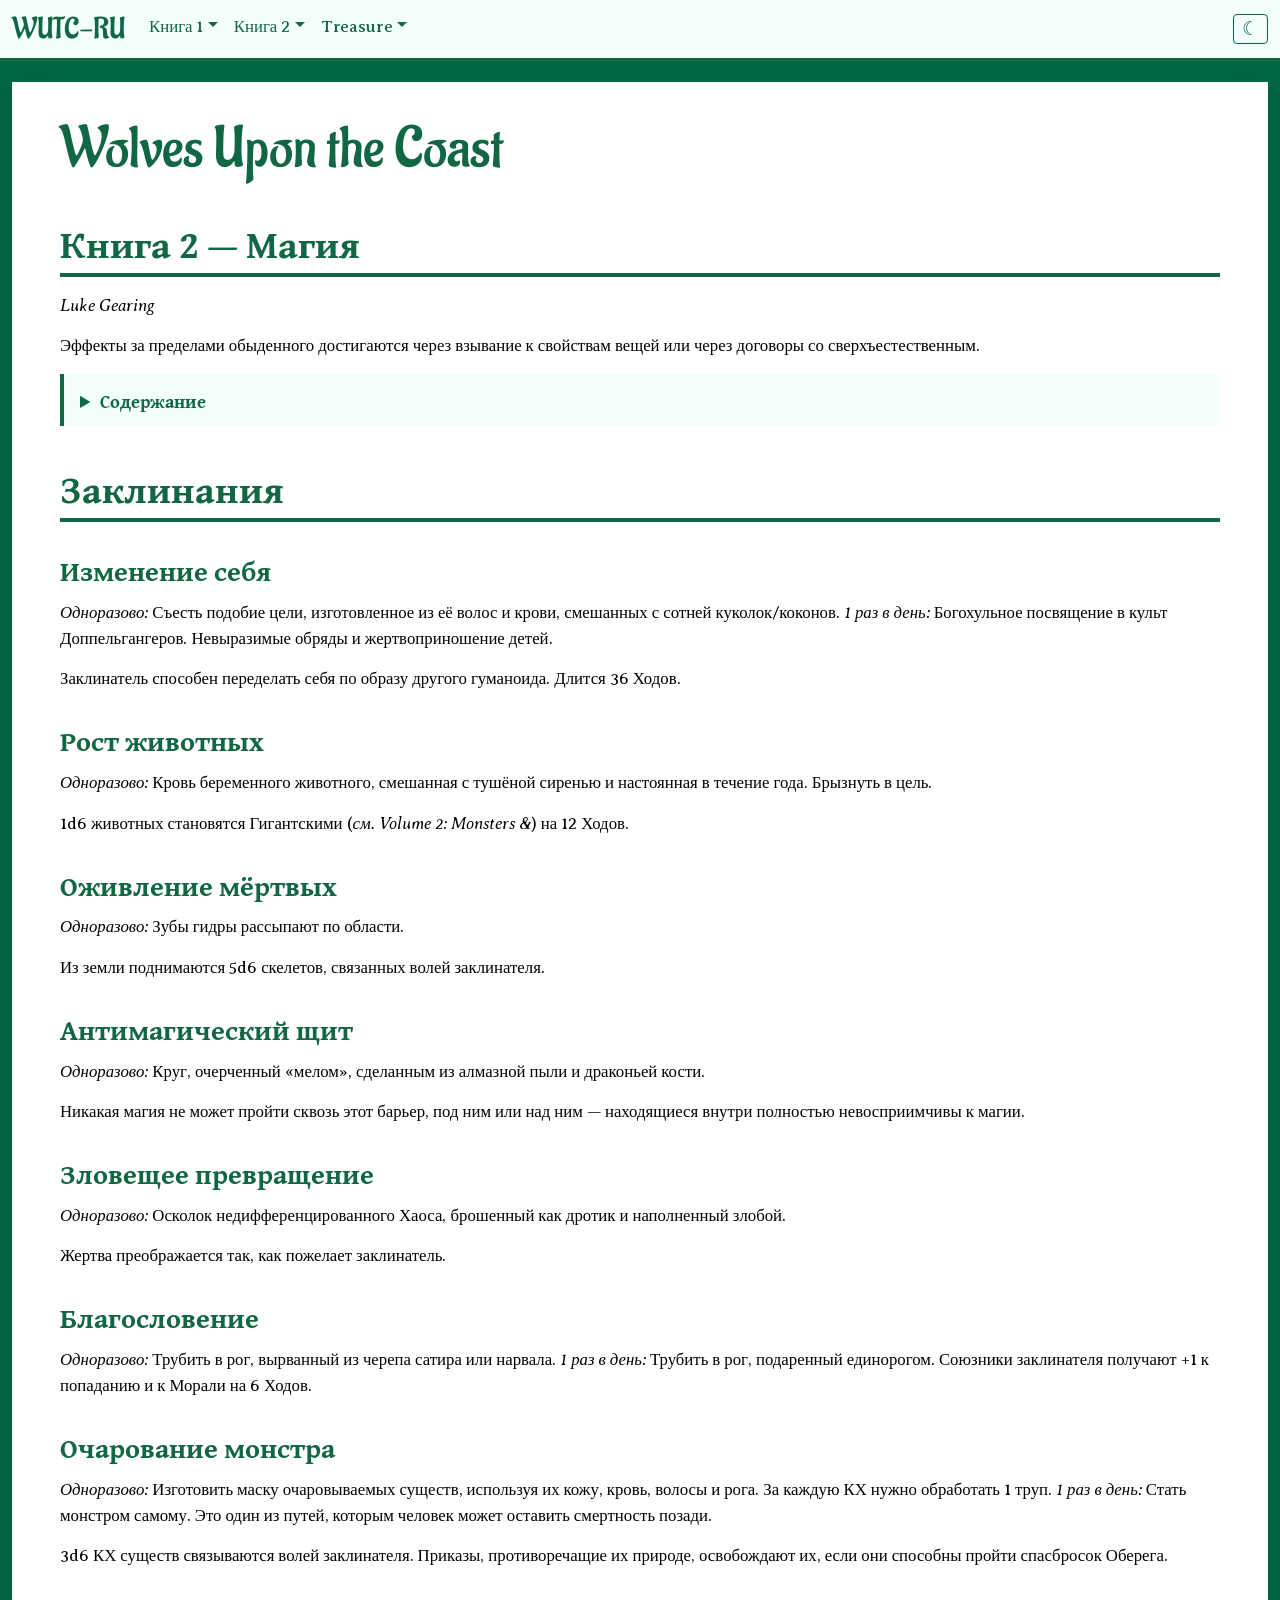
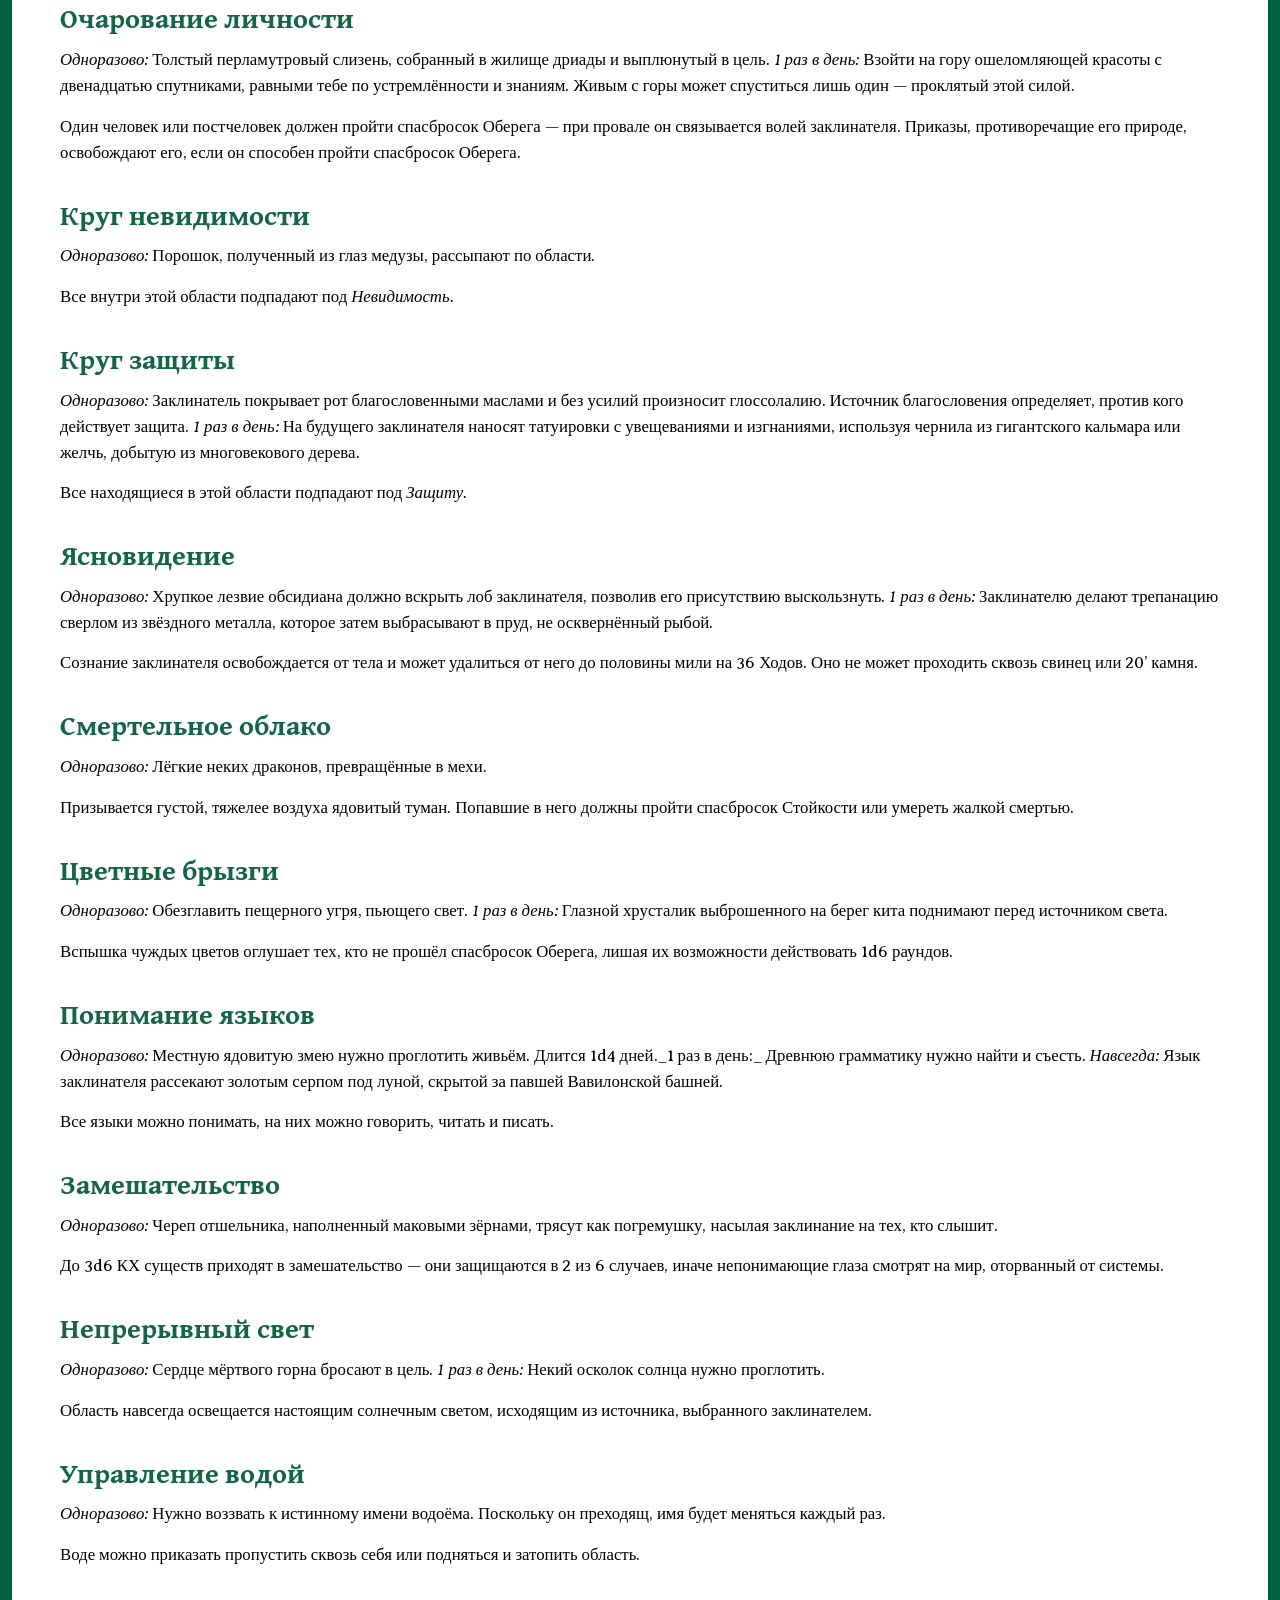
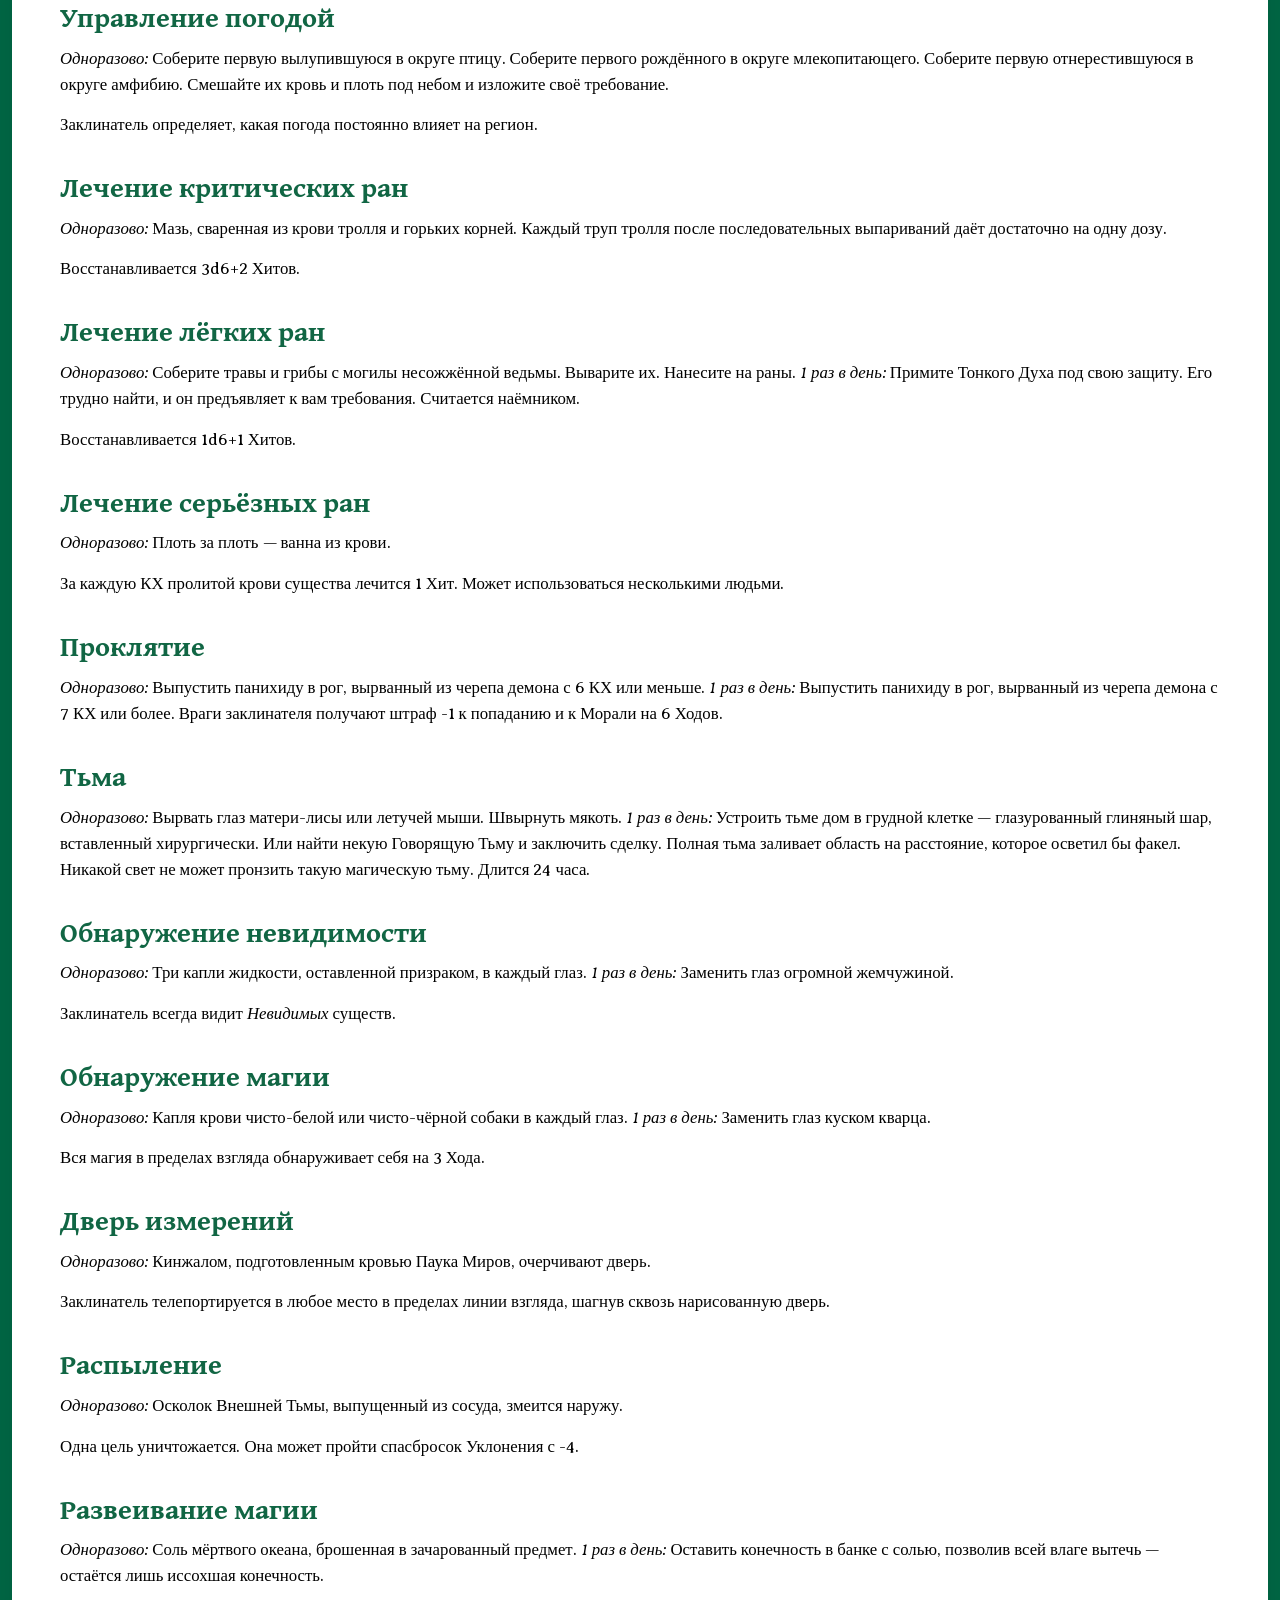
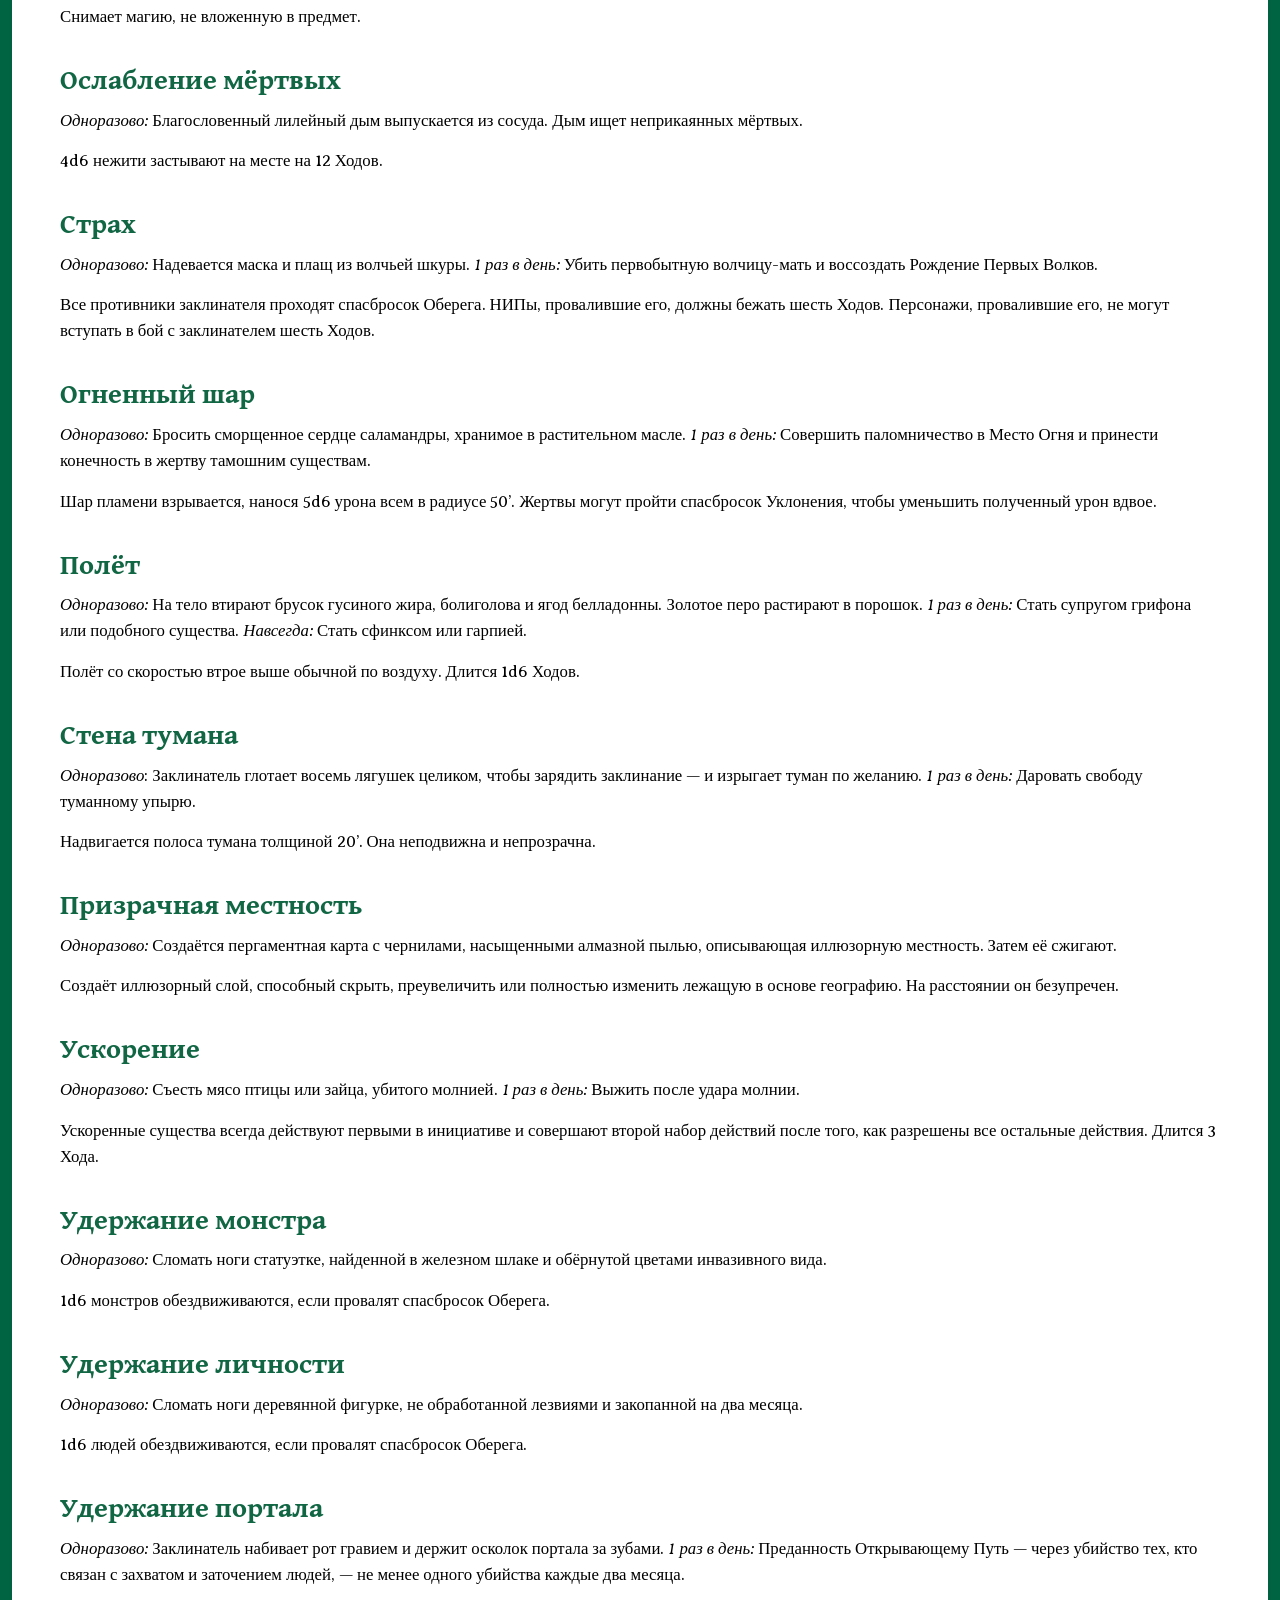
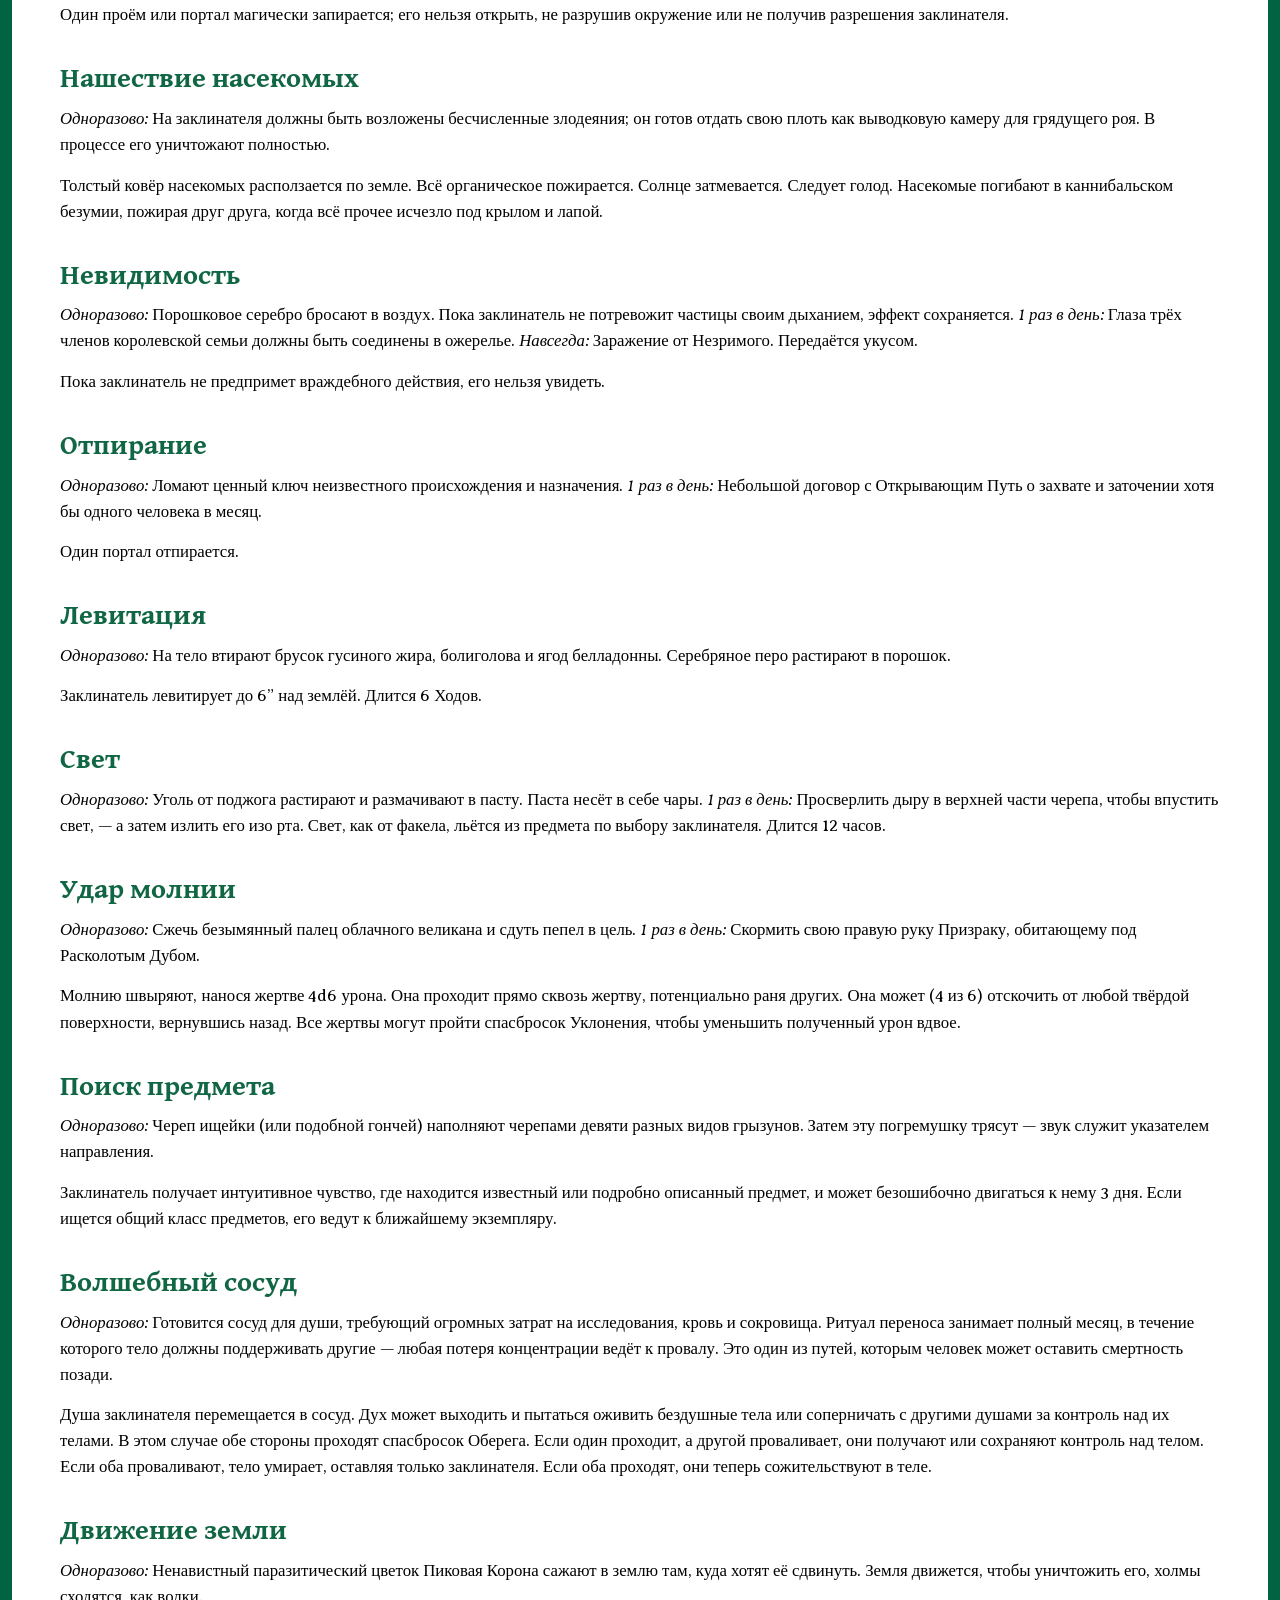
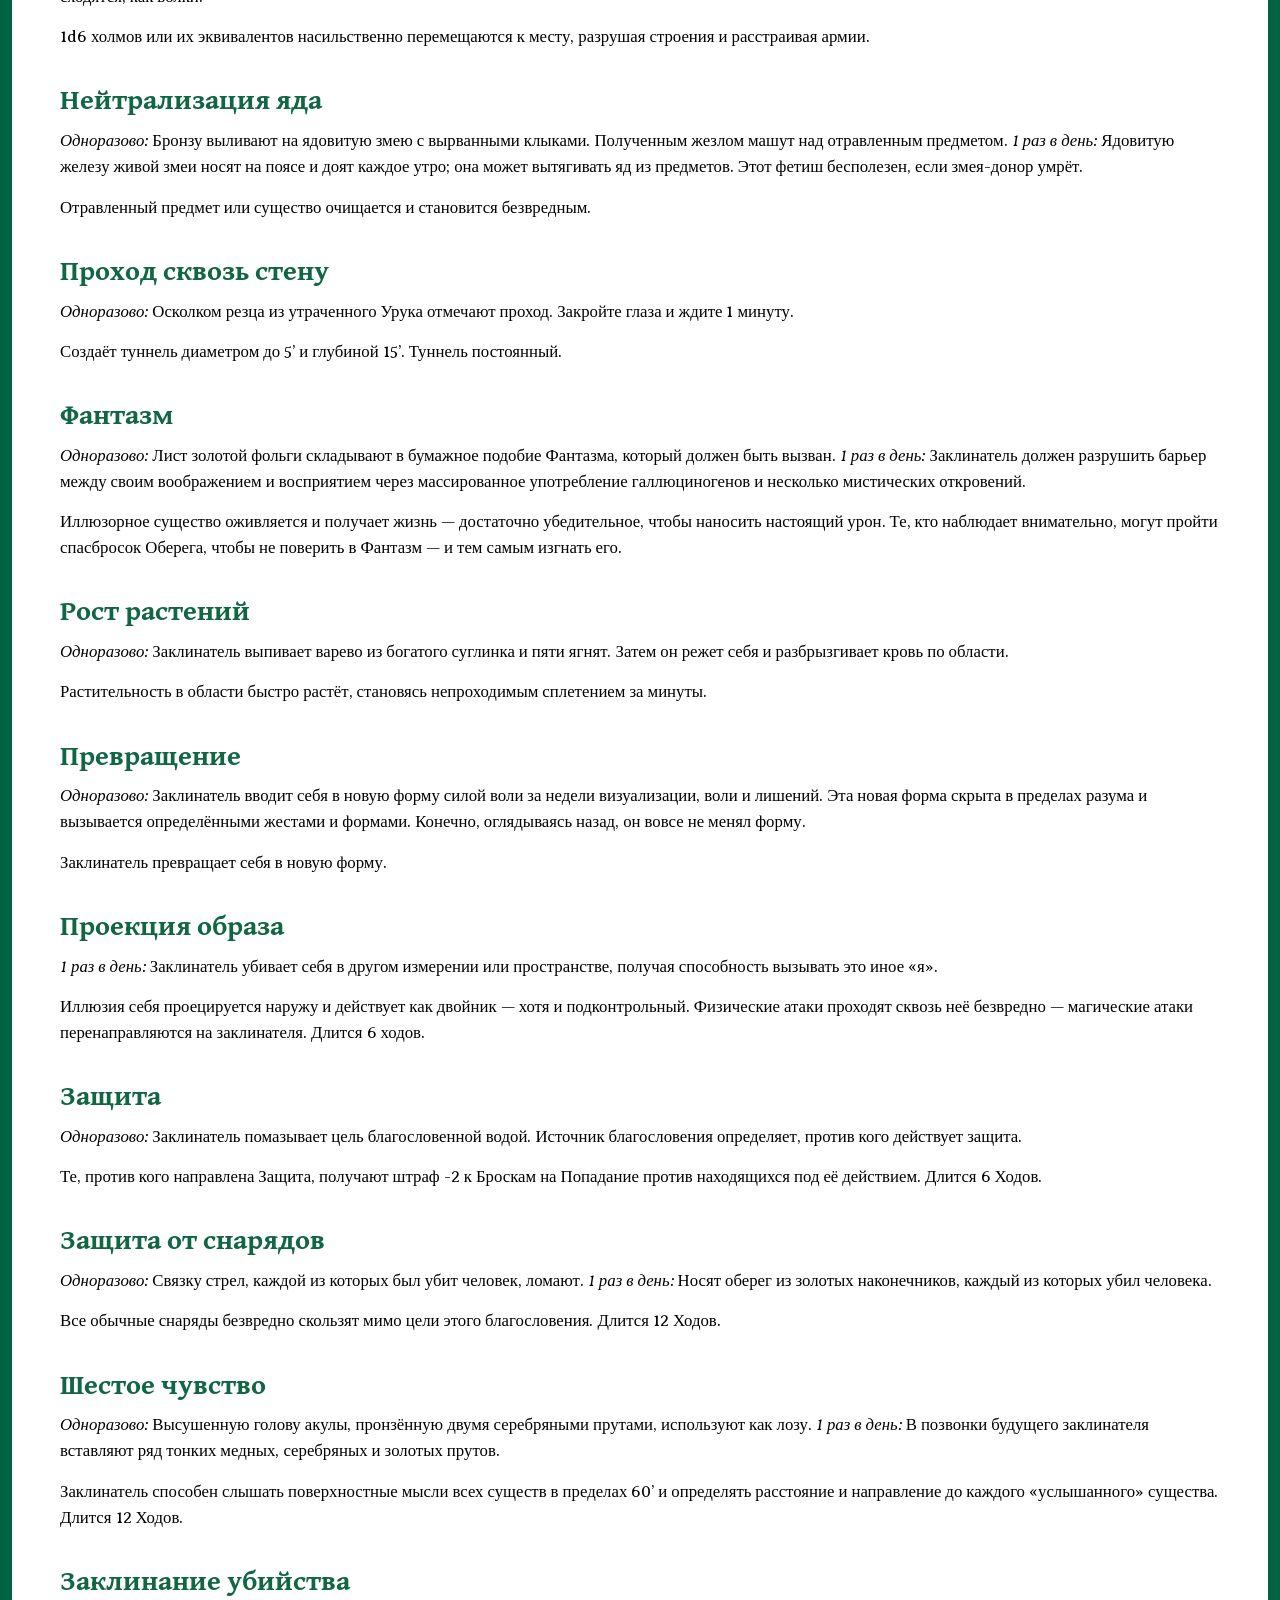
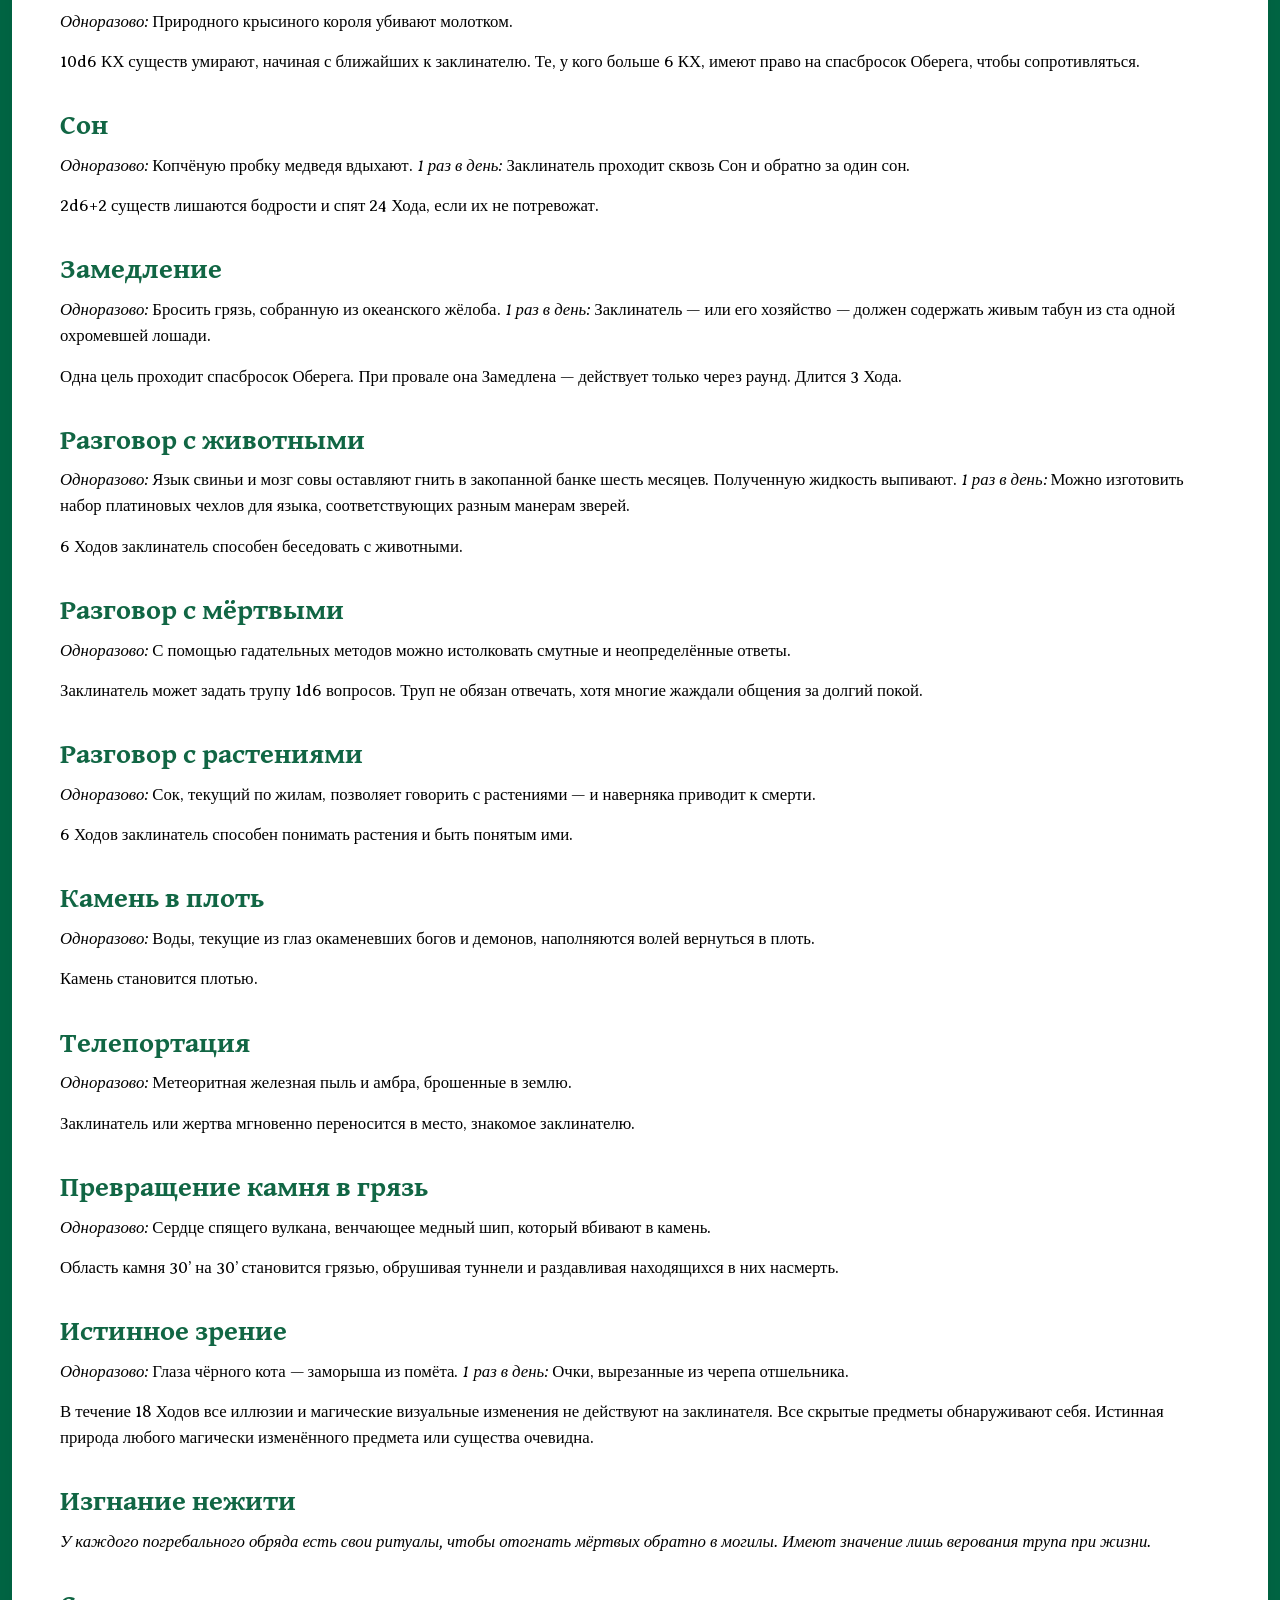
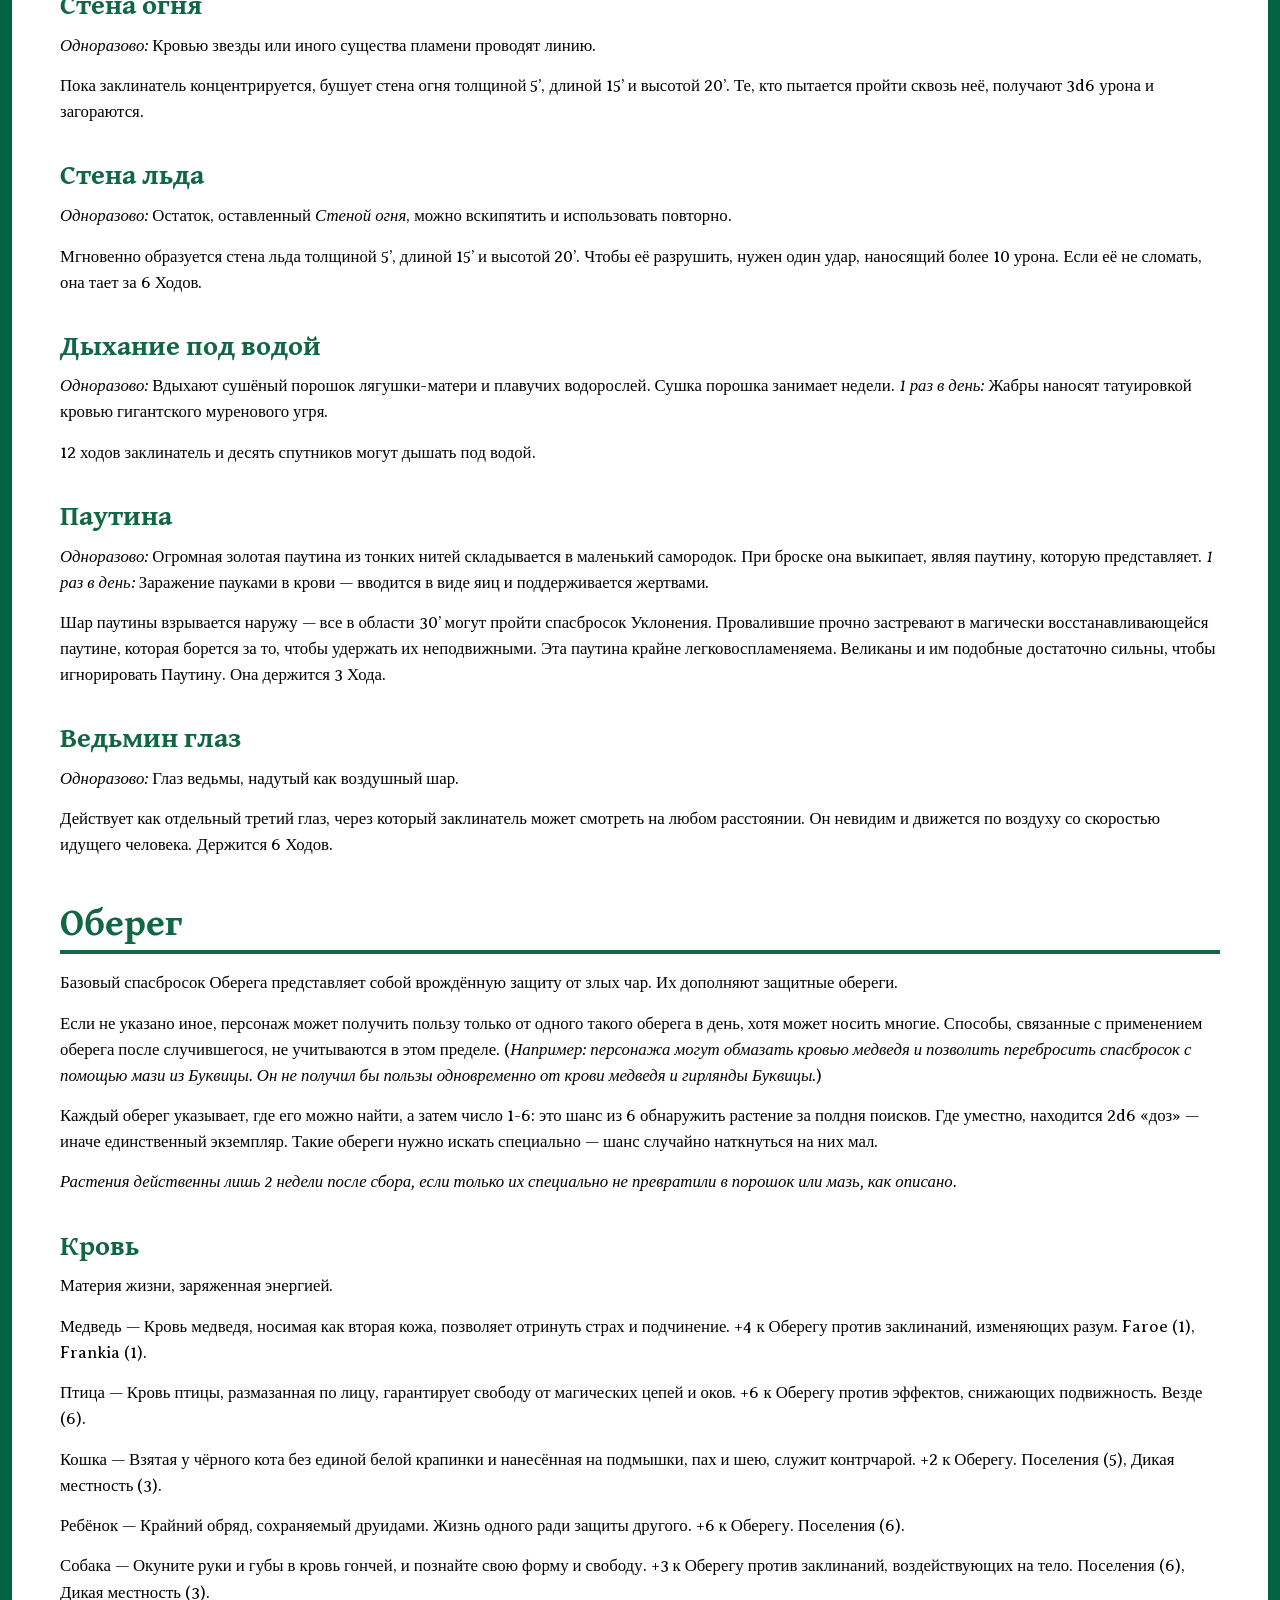
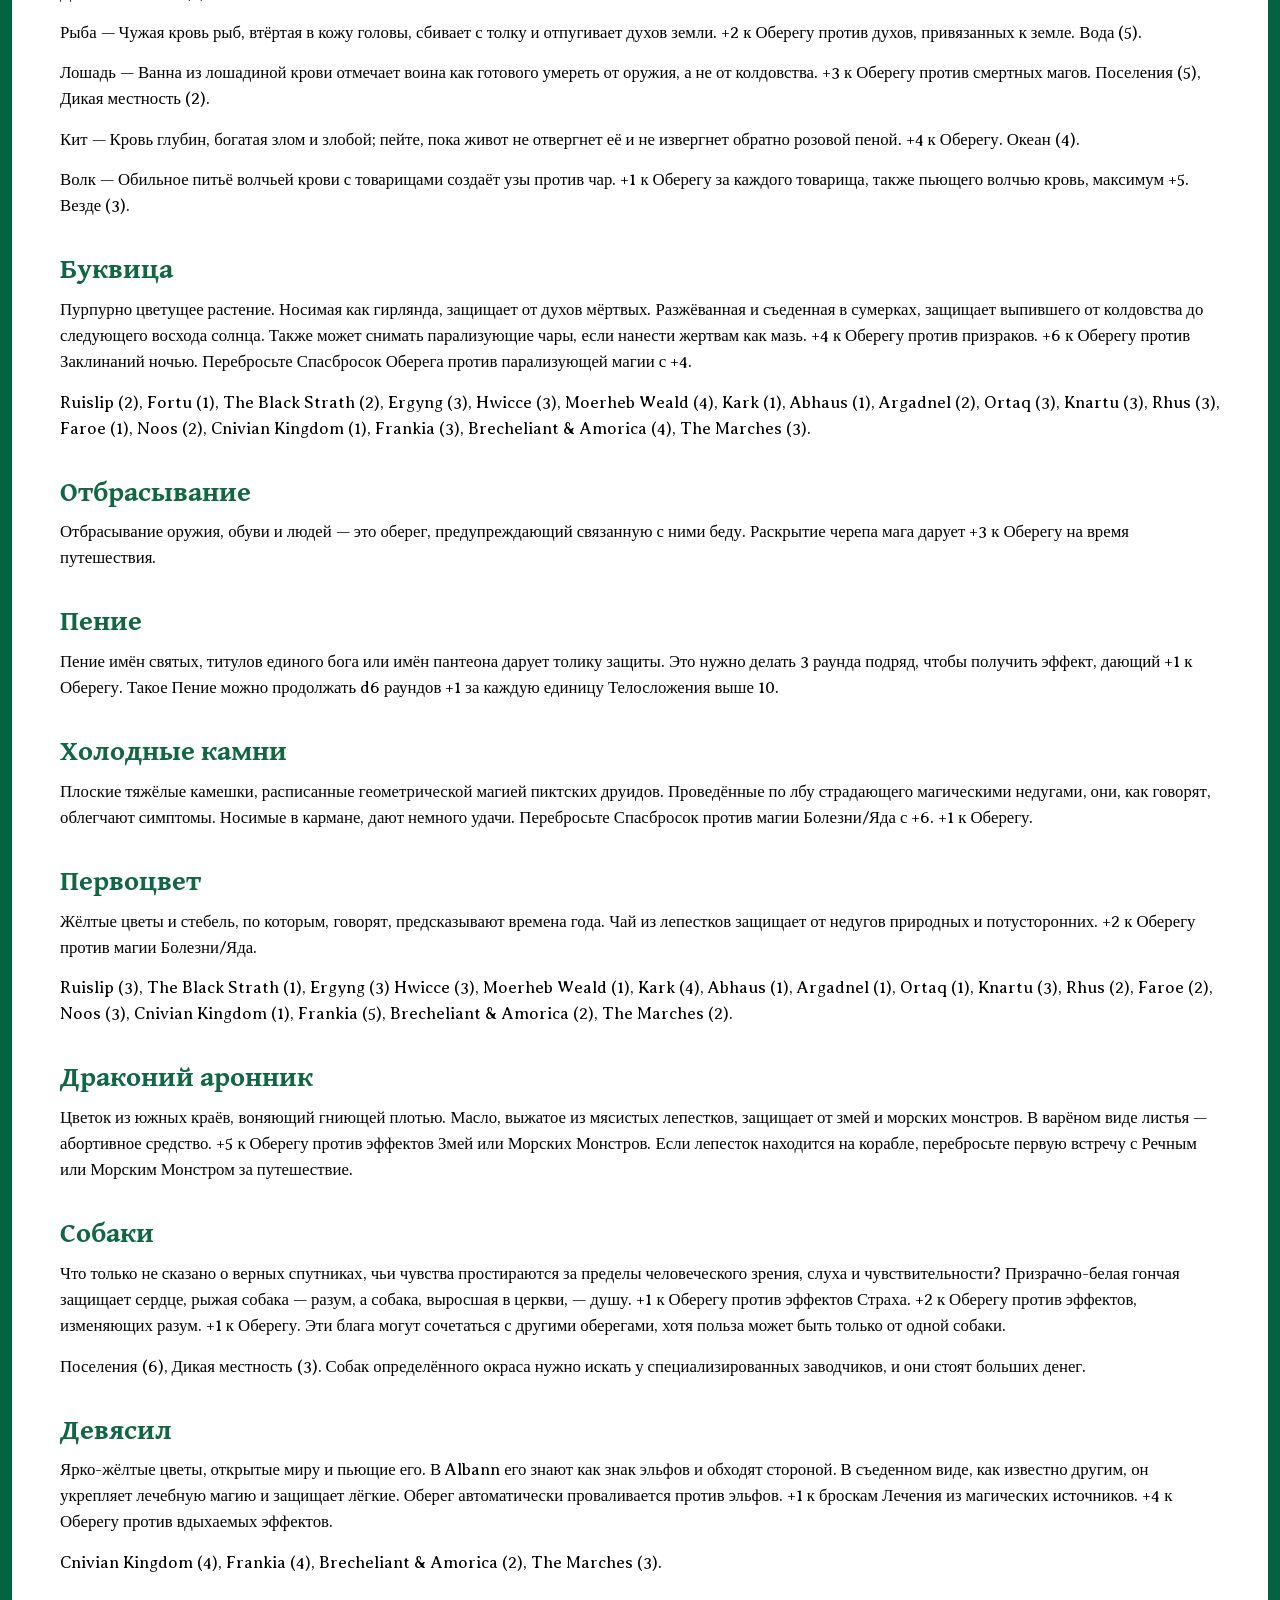
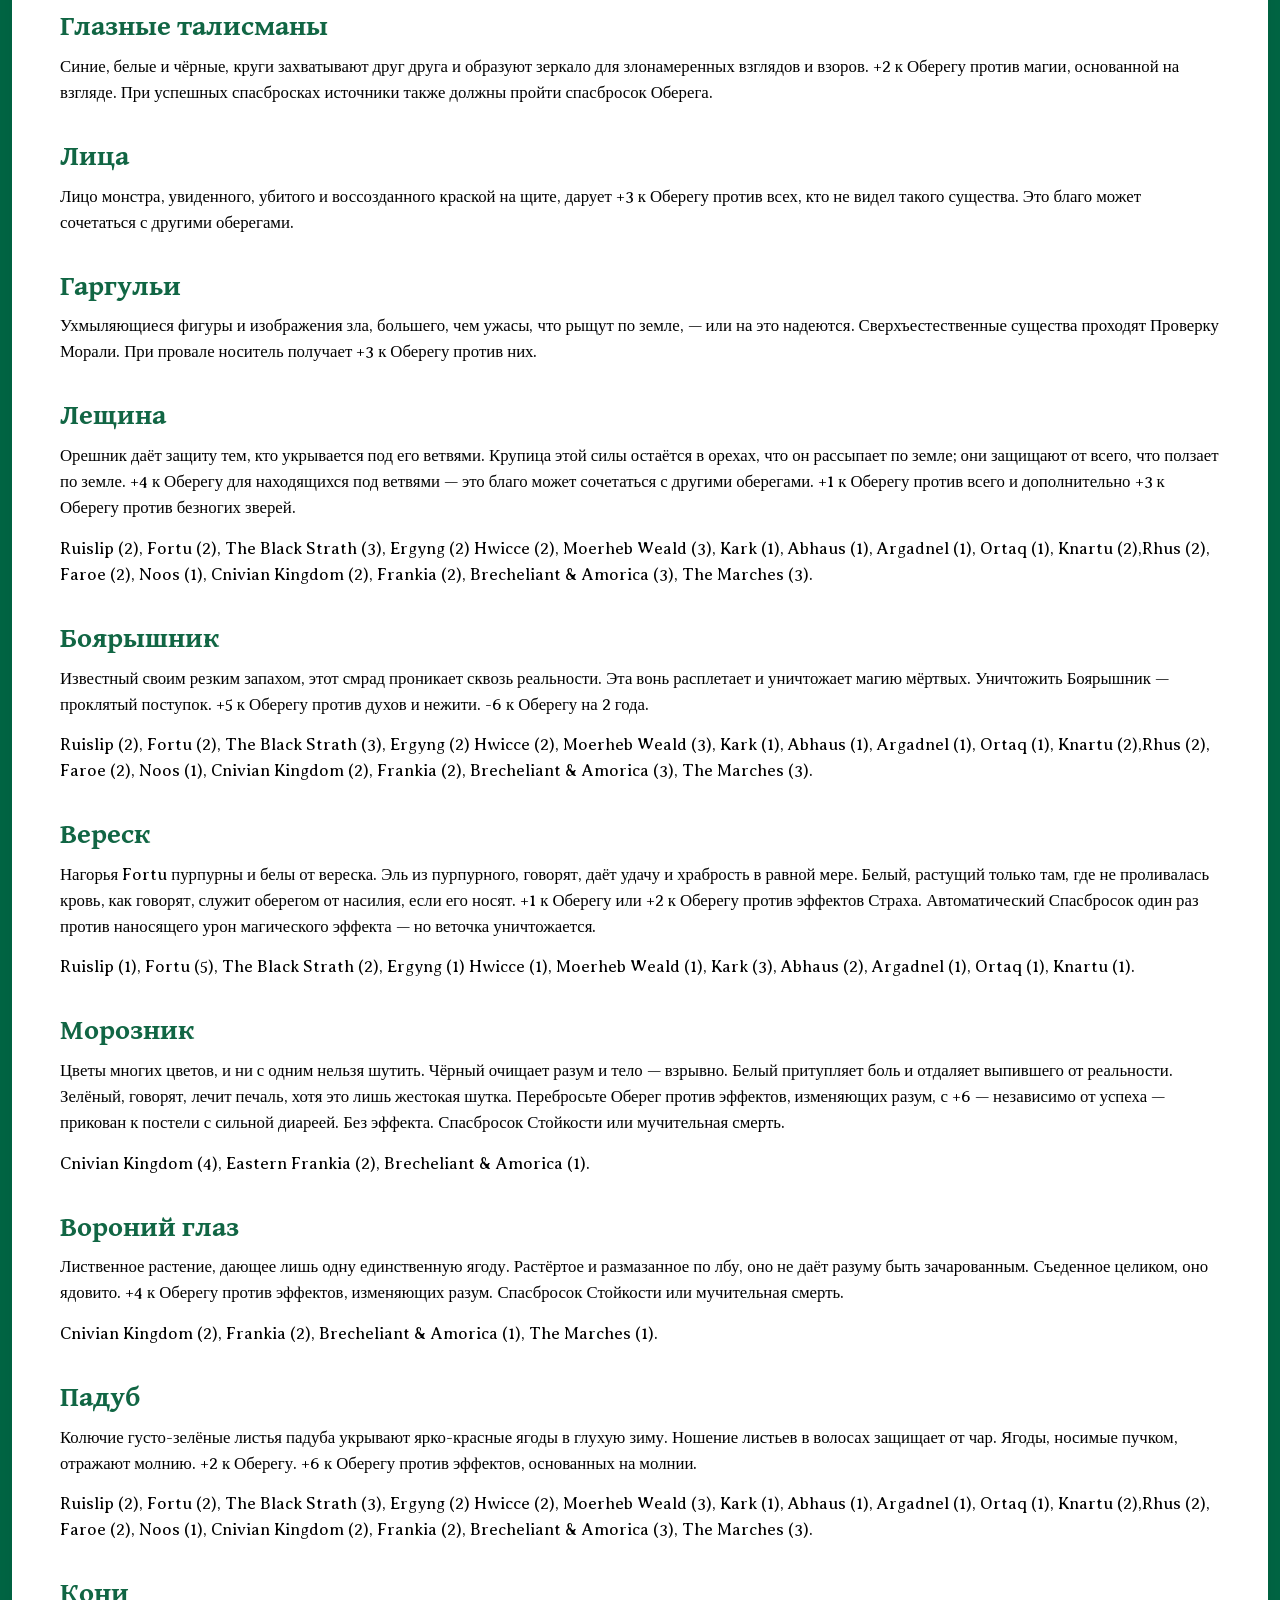
==== magic.html @ f544f0d9 "Сайт WutC-RU: три книги, Bootstrap-тема, сборка из Markdown" ====
<!DOCTYPE html>
<html lang="ru" data-bs-theme="light">
<head>
    <meta charset="utf-8">
    <meta name="viewport" content="width=device-width, initial-scale=1">
    <meta name="description" content="Wolves Upon the Coast — перевод на русский: Книга 2">
    <title>Книга 2 — Магия — Wolves Upon the Coast</title>
    <link rel="preconnect" href="https://fonts.googleapis.com">
    <link rel="preconnect" href="https://fonts.gstatic.com" crossorigin>
    <link href="https://fonts.googleapis.com/css2?family=Aladin&family=Averia+Serif+Libre:ital,wght@0,300;0,400;0,700;1,300;1,400&family=Gentium+Book+Plus:ital,wght@0,400;0,700;1,400&display=swap" rel="stylesheet">
    <link href="https://cdn.jsdelivr.net/npm/bootstrap@5.3.3/dist/css/bootstrap.min.css" rel="stylesheet">
    <link href="assets/style.css" rel="stylesheet">
</head>
<body>
<a class="visually-hidden-focusable" href="#main">К содержанию</a>
<nav class="navbar navbar-expand-lg sticky-top wutc-navbar">
    <div class="container-xxl">
        <a class="navbar-brand" href="index.html">WUTC-RU</a>
        <button class="navbar-toggler" type="button" data-bs-toggle="collapse" data-bs-target="#wutcNav"
                aria-controls="wutcNav" aria-expanded="false" aria-label="Переключить навигацию">
            <span class="navbar-toggler-icon"></span>
        </button>
        <div class="collapse navbar-collapse" id="wutcNav">
            <ul class="navbar-nav me-auto">
                <li class="nav-item dropdown"><a class="nav-link dropdown-toggle" href="index.html" role="button" data-bs-toggle="dropdown" aria-expanded="false">Книга 1</a><ul class="dropdown-menu"><li><a class="dropdown-item" href="index.html#книга-1--правила">Книга 1 — Правила</a></li><li><a class="dropdown-item" href="index.html#персонажи">Персонажи</a></li><li><a class="dropdown-item" href="index.html#снаряжение">Снаряжение</a></li><li><a class="dropdown-item" href="index.html#инструменты-разрешения">Инструменты разрешения</a></li><li><a class="dropdown-item" href="index.html#путешествие">Путешествие</a></li><li><a class="dropdown-item" href="index.html#против-моря">Против моря</a></li><li><a class="dropdown-item" href="index.html#на-земле">На земле</a></li><li><a class="dropdown-item" href="index.html#под-землёй">Под землёй</a></li><li><a class="dropdown-item" href="index.html#послесловие">Послесловие</a></li></ul></li>
                <li class="nav-item dropdown"><a class="nav-link dropdown-toggle" href="magic.html" role="button" data-bs-toggle="dropdown" aria-expanded="false">Книга 2</a><ul class="dropdown-menu"><li><a class="dropdown-item" href="magic.html#книга-2--магия">Книга 2 — Магия</a></li><li><a class="dropdown-item" href="magic.html#заклинания">Заклинания</a></li><li><a class="dropdown-item" href="magic.html#оберег">Оберег</a></li><li><a class="dropdown-item" href="magic.html#приложение-1-изгнание-нежити">Приложение 1: Изгнание нежити</a></li></ul></li>
                <li class="nav-item dropdown"><a class="nav-link dropdown-toggle" href="treasure.html" role="button" data-bs-toggle="dropdown" aria-expanded="false">Treasure</a><ul class="dropdown-menu"><li><a class="dropdown-item" href="treasure.html#таблицы-сокровищ">Таблицы сокровищ</a></li><li><a class="dropdown-item" href="treasure.html#монеты">Монеты</a></li><li><a class="dropdown-item" href="treasure.html#товары-1d100">Товары (1d100)</a></li><li><a class="dropdown-item" href="treasure.html#артефакты-d20">Артефакты (d20)</a></li><li><a class="dropdown-item" href="treasure.html#карты">Карты</a></li><li><a class="dropdown-item" href="treasure.html#магические-предметы-d100">Магические предметы (d100)</a></li></ul></li>
            </ul>
            <button id="themeToggle" class="btn btn-sm wutc-theme-toggle ms-lg-2 mt-2 mt-lg-0"
                    type="button" aria-label="Переключить тему">
                <span class="theme-icon theme-icon-light" aria-hidden="true">&#9788;</span>
                <span class="theme-icon theme-icon-dark" aria-hidden="true">&#9790;</span>
            </button>
        </div>
    </div>
</nav>
<div class="container-xxl wutc-shell">
    <main id="main" class="wutc-content">
<h1 id="wolves-upon-the-coast"><a aria-hidden="true" class="header-anchor" href="#wolves-upon-the-coast" tabindex="-1" title="Ссылка на раздел">#</a>Wolves Upon the Coast</h1>
<h2 id="книга-2--магия"><a aria-hidden="true" class="header-anchor" href="#книга-2--магия" tabindex="-1" title="Ссылка на раздел">#</a>Книга 2 — Магия</h2>
<p><em>Luke Gearing</em></p>
<p>Эффекты за пределами обыденного достигаются через взывание к свойствам вещей или через договоры со сверхъестественным.</p>
<details class="wutc-toc"><summary class="wutc-toc-title">Содержание</summary><ul><li class="toc-h2"><a href="#книга-2--магия">Книга 2 — Магия</a></li><li class="toc-h2"><a href="#заклинания">Заклинания</a></li><li class="toc-h3"><a href="#изменение-себя">Изменение себя</a></li><li class="toc-h3"><a href="#рост-животных">Рост животных</a></li><li class="toc-h3"><a href="#оживление-мёртвых">Оживление мёртвых</a></li><li class="toc-h3"><a href="#антимагический-щит">Антимагический щит</a></li><li class="toc-h3"><a href="#зловещее-превращение">Зловещее превращение</a></li><li class="toc-h3"><a href="#благословение">Благословение</a></li><li class="toc-h3"><a href="#очарование-монстра">Очарование монстра</a></li><li class="toc-h3"><a href="#очарование-личности">Очарование личности</a></li><li class="toc-h3"><a href="#круг-невидимости">Круг невидимости</a></li><li class="toc-h3"><a href="#круг-защиты">Круг защиты</a></li><li class="toc-h3"><a href="#ясновидение">Ясновидение</a></li><li class="toc-h3"><a href="#смертельное-облако">Смертельное облако</a></li><li class="toc-h3"><a href="#цветные-брызги">Цветные брызги</a></li><li class="toc-h3"><a href="#понимание-языков">Понимание языков</a></li><li class="toc-h3"><a href="#замешательство">Замешательство</a></li><li class="toc-h3"><a href="#непрерывный-свет">Непрерывный свет</a></li><li class="toc-h3"><a href="#управление-водой">Управление водой</a></li><li class="toc-h3"><a href="#управление-погодой">Управление погодой</a></li><li class="toc-h3"><a href="#лечение-критических-ран">Лечение критических ран</a></li><li class="toc-h3"><a href="#лечение-лёгких-ран">Лечение лёгких ран</a></li><li class="toc-h3"><a href="#лечение-серьёзных-ран">Лечение серьёзных ран</a></li><li class="toc-h3"><a href="#проклятие">Проклятие</a></li><li class="toc-h3"><a href="#тьма">Тьма</a></li><li class="toc-h3"><a href="#обнаружение-невидимости">Обнаружение невидимости</a></li><li class="toc-h3"><a href="#обнаружение-магии">Обнаружение магии</a></li><li class="toc-h3"><a href="#дверь-измерений">Дверь измерений</a></li><li class="toc-h3"><a href="#распыление">Распыление</a></li><li class="toc-h3"><a href="#развеивание-магии">Развеивание магии</a></li><li class="toc-h3"><a href="#ослабление-мёртвых">Ослабление мёртвых</a></li><li class="toc-h3"><a href="#страх">Страх</a></li><li class="toc-h3"><a href="#огненный-шар">Огненный шар</a></li><li class="toc-h3"><a href="#полёт">Полёт</a></li><li class="toc-h3"><a href="#стена-тумана">Стена тумана</a></li><li class="toc-h3"><a href="#призрачная-местность">Призрачная местность</a></li><li class="toc-h3"><a href="#ускорение">Ускорение</a></li><li class="toc-h3"><a href="#удержание-монстра">Удержание монстра</a></li><li class="toc-h3"><a href="#удержание-личности">Удержание личности</a></li><li class="toc-h3"><a href="#удержание-портала">Удержание портала</a></li><li class="toc-h3"><a href="#нашествие-насекомых">Нашествие насекомых</a></li><li class="toc-h3"><a href="#невидимость">Невидимость</a></li><li class="toc-h3"><a href="#отпирание">Отпирание</a></li><li class="toc-h3"><a href="#левитация">Левитация</a></li><li class="toc-h3"><a href="#свет">Свет</a></li><li class="toc-h3"><a href="#удар-молнии">Удар молнии</a></li><li class="toc-h3"><a href="#поиск-предмета">Поиск предмета</a></li><li class="toc-h3"><a href="#волшебный-сосуд">Волшебный сосуд</a></li><li class="toc-h3"><a href="#движение-земли">Движение земли</a></li><li class="toc-h3"><a href="#нейтрализация-яда">Нейтрализация яда</a></li><li class="toc-h3"><a href="#проход-сквозь-стену">Проход сквозь стену</a></li><li class="toc-h3"><a href="#фантазм">Фантазм</a></li><li class="toc-h3"><a href="#рост-растений">Рост растений</a></li><li class="toc-h3"><a href="#превращение">Превращение</a></li><li class="toc-h3"><a href="#проекция-образа">Проекция образа</a></li><li class="toc-h3"><a href="#защита">Защита</a></li><li class="toc-h3"><a href="#защита-от-снарядов">Защита от снарядов</a></li><li class="toc-h3"><a href="#шестое-чувство">Шестое чувство</a></li><li class="toc-h3"><a href="#заклинание-убийства">Заклинание убийства</a></li><li class="toc-h3"><a href="#сон">Сон</a></li><li class="toc-h3"><a href="#замедление">Замедление</a></li><li class="toc-h3"><a href="#разговор-с-животными">Разговор с животными</a></li><li class="toc-h3"><a href="#разговор-с-мёртвыми">Разговор с мёртвыми</a></li><li class="toc-h3"><a href="#разговор-с-растениями">Разговор с растениями</a></li><li class="toc-h3"><a href="#камень-в-плоть">Камень в плоть</a></li><li class="toc-h3"><a href="#телепортация">Телепортация</a></li><li class="toc-h3"><a href="#превращение-камня-в-грязь">Превращение камня в грязь</a></li><li class="toc-h3"><a href="#истинное-зрение">Истинное зрение</a></li><li class="toc-h3"><a href="#изгнание-нежити">Изгнание нежити</a></li><li class="toc-h3"><a href="#стена-огня">Стена огня</a></li><li class="toc-h3"><a href="#стена-льда">Стена льда</a></li><li class="toc-h3"><a href="#дыхание-под-водой">Дыхание под водой</a></li><li class="toc-h3"><a href="#паутина">Паутина</a></li><li class="toc-h3"><a href="#ведьмин-глаз">Ведьмин глаз</a></li><li class="toc-h2"><a href="#оберег">Оберег</a></li><li class="toc-h3"><a href="#кровь">Кровь</a></li><li class="toc-h3"><a href="#буквица">Буквица</a></li><li class="toc-h3"><a href="#отбрасывание">Отбрасывание</a></li><li class="toc-h3"><a href="#пение">Пение</a></li><li class="toc-h3"><a href="#холодные-камни">Холодные камни</a></li><li class="toc-h3"><a href="#первоцвет">Первоцвет</a></li><li class="toc-h3"><a href="#драконий-аронник">Драконий аронник</a></li><li class="toc-h3"><a href="#собаки">Собаки</a></li><li class="toc-h3"><a href="#девясил">Девясил</a></li><li class="toc-h3"><a href="#глазные-талисманы">Глазные талисманы</a></li><li class="toc-h3"><a href="#лица">Лица</a></li><li class="toc-h3"><a href="#гаргульи">Гаргульи</a></li><li class="toc-h3"><a href="#лещина">Лещина</a></li><li class="toc-h3"><a href="#боярышник">Боярышник</a></li><li class="toc-h3"><a href="#вереск">Вереск</a></li><li class="toc-h3"><a href="#морозник">Морозник</a></li><li class="toc-h3"><a href="#вороний-глаз">Вороний глаз</a></li><li class="toc-h3"><a href="#падуб">Падуб</a></li><li class="toc-h3"><a href="#кони">Кони</a></li><li class="toc-h3"><a href="#подковы">Подковы</a></li><li class="toc-h3"><a href="#плющ">Плющ</a></li><li class="toc-h3"><a href="#коровяк">Коровяк</a></li><li class="toc-h3"><a href="#дуб">Дуб</a></li><li class="toc-h3"><a href="#фаллы">Фаллы</a></li><li class="toc-h3"><a href="#карманные-фигурки">Карманные фигурки</a></li><li class="toc-h3"><a href="#розмарин">Розмарин</a></li><li class="toc-h3"><a href="#рябина">Рябина</a></li><li class="toc-h3"><a href="#рута">Рута</a></li><li class="toc-h3"><a href="#сера">Сера</a></li><li class="toc-h3"><a href="#вербена">Вербена</a></li><li class="toc-h3"><a href="#письмена">Письмена</a></li><li class="toc-h3"><a href="#тысячелистник">Тысячелистник</a></li><li class="toc-h3"><a href="#тис">Тис</a></li><li class="toc-h2"><a href="#приложение-1-изгнание-нежити">Приложение 1: Изгнание нежити</a></li></ul></details><h2 id="заклинания"><a aria-hidden="true" class="header-anchor" href="#заклинания" tabindex="-1" title="Ссылка на раздел">#</a>Заклинания</h2>
<h3 id="изменение-себя"><a aria-hidden="true" class="header-anchor" href="#изменение-себя" tabindex="-1" title="Ссылка на раздел">#</a>Изменение себя</h3>
<p><em>Одноразово:</em> Съесть подобие цели, изготовленное из её волос и крови, смешанных с сотней куколок/коконов. <em>1 раз в день:</em> Богохульное посвящение в культ Доппельгангеров. Невыразимые обряды и жертвоприношение детей.</p>
<p>Заклинатель способен переделать себя по образу другого гуманоида. Длится 36 Ходов.</p>
<h3 id="рост-животных"><a aria-hidden="true" class="header-anchor" href="#рост-животных" tabindex="-1" title="Ссылка на раздел">#</a>Рост животных</h3>
<p><em>Одноразово:</em> Кровь беременного животного, смешанная с тушёной сиренью и настоянная в течение года. Брызнуть в цель.</p>
<p>1d6 животных становятся Гигантскими (<em>см. Volume 2: Monsters &amp;</em>) на 12 Ходов.</p>
<h3 id="оживление-мёртвых"><a aria-hidden="true" class="header-anchor" href="#оживление-мёртвых" tabindex="-1" title="Ссылка на раздел">#</a>Оживление мёртвых</h3>
<p><em>Одноразово:</em> Зубы гидры рассыпают по области.</p>
<p>Из земли поднимаются 5d6 скелетов, связанных волей заклинателя.</p>
<h3 id="антимагический-щит"><a aria-hidden="true" class="header-anchor" href="#антимагический-щит" tabindex="-1" title="Ссылка на раздел">#</a>Антимагический щит</h3>
<p><em>Одноразово:</em> Круг, очерченный «мелом», сделанным из алмазной пыли и драконьей кости.</p>
<p>Никакая магия не может пройти сквозь этот барьер, под ним или над ним — находящиеся внутри полностью невосприимчивы к магии.</p>
<h3 id="зловещее-превращение"><a aria-hidden="true" class="header-anchor" href="#зловещее-превращение" tabindex="-1" title="Ссылка на раздел">#</a>Зловещее превращение</h3>
<p><em>Одноразово:</em> Осколок недифференцированного Хаоса, брошенный как дротик и наполненный злобой.</p>
<p>Жертва преображается так, как пожелает заклинатель.</p>
<h3 id="благословение"><a aria-hidden="true" class="header-anchor" href="#благословение" tabindex="-1" title="Ссылка на раздел">#</a>Благословение</h3>
<p><em>Одноразово:</em> Трубить в рог, вырванный из черепа сатира или нарвала. <em>1 раз в день:</em> Трубить в рог, подаренный единорогом. Союзники заклинателя получают +1 к попаданию и к Морали на 6 Ходов.</p>
<h3 id="очарование-монстра"><a aria-hidden="true" class="header-anchor" href="#очарование-монстра" tabindex="-1" title="Ссылка на раздел">#</a>Очарование монстра</h3>
<p><em>Одноразово:</em> Изготовить маску очаровываемых существ, используя их кожу, кровь, волосы и рога. За каждую КХ нужно обработать 1 труп. <em>1 раз в день:</em> Стать монстром самому. Это один из путей, которым человек может оставить смертность позади.</p>
<p>3d6 КХ существ связываются волей заклинателя. Приказы, противоречащие их природе, освобождают их, если они способны пройти спасбросок Оберега.</p>
<h3 id="очарование-личности"><a aria-hidden="true" class="header-anchor" href="#очарование-личности" tabindex="-1" title="Ссылка на раздел">#</a>Очарование личности</h3>
<p><em>Одноразово:</em> Толстый перламутровый слизень, собранный в жилище дриады и выплюнутый в цель. <em>1 раз в день:</em> Взойти на гору ошеломляющей красоты с двенадцатью спутниками, равными тебе по устремлённости и знаниям. Живым с горы может спуститься лишь один — проклятый этой силой.</p>
<p>Один человек или постчеловек должен пройти спасбросок Оберега — при провале он связывается волей заклинателя. Приказы, противоречащие его природе, освобождают его, если он способен пройти спасбросок Оберега.</p>
<h3 id="круг-невидимости"><a aria-hidden="true" class="header-anchor" href="#круг-невидимости" tabindex="-1" title="Ссылка на раздел">#</a>Круг невидимости</h3>
<p><em>Одноразово:</em> Порошок, полученный из глаз медузы, рассыпают по области.</p>
<p>Все внутри этой области подпадают под <em>Невидимость.</em></p>
<h3 id="круг-защиты"><a aria-hidden="true" class="header-anchor" href="#круг-защиты" tabindex="-1" title="Ссылка на раздел">#</a>Круг защиты</h3>
<p><em>Одноразово:</em> Заклинатель покрывает рот благословенными маслами и без усилий произносит глоссолалию. Источник благословения определяет, против кого действует защита. <em>1 раз в день:</em> На будущего заклинателя наносят татуировки с увещеваниями и изгнаниями, используя чернила из гигантского кальмара или желчь, добытую из многовекового дерева.</p>
<p>Все находящиеся в этой области подпадают под <em>Защиту.</em></p>
<h3 id="ясновидение"><a aria-hidden="true" class="header-anchor" href="#ясновидение" tabindex="-1" title="Ссылка на раздел">#</a>Ясновидение</h3>
<p><em>Одноразово:</em> Хрупкое лезвие обсидиана должно вскрыть лоб заклинателя, позволив его присутствию выскользнуть. <em>1 раз в день:</em> Заклинателю делают трепанацию сверлом из звёздного металла, которое затем выбрасывают в пруд, не осквернённый рыбой.</p>
<p>Сознание заклинателя освобождается от тела и может удалиться от него до половины мили на 36 Ходов. Оно не может проходить сквозь свинец или 20’ камня.</p>
<h3 id="смертельное-облако"><a aria-hidden="true" class="header-anchor" href="#смертельное-облако" tabindex="-1" title="Ссылка на раздел">#</a>Смертельное облако</h3>
<p><em>Одноразово:</em> Лёгкие неких драконов, превращённые в мехи.</p>
<p>Призывается густой, тяжелее воздуха ядовитый туман. Попавшие в него должны пройти спасбросок Стойкости или умереть жалкой смертью.</p>
<h3 id="цветные-брызги"><a aria-hidden="true" class="header-anchor" href="#цветные-брызги" tabindex="-1" title="Ссылка на раздел">#</a>Цветные брызги</h3>
<p><em>Одноразово:</em> Обезглавить пещерного угря, пьющего свет. <em>1 раз в день:</em> Глазной хрусталик выброшенного на берег кита поднимают перед источником света.</p>
<p>Вспышка чуждых цветов оглушает тех, кто не прошёл спасбросок Оберега, лишая их возможности действовать 1d6 раундов.</p>
<h3 id="понимание-языков"><a aria-hidden="true" class="header-anchor" href="#понимание-языков" tabindex="-1" title="Ссылка на раздел">#</a>Понимание языков</h3>
<p><em>Одноразово:</em> Местную ядовитую змею нужно проглотить живьём. Длится 1d4 дней._1 раз в день:_ Древнюю грамматику нужно найти и съесть. <em>Навсегда:</em> Язык заклинателя рассекают золотым серпом под луной, скрытой за павшей Вавилонской башней.</p>
<p>Все языки можно понимать, на них можно говорить, читать и писать.</p>
<h3 id="замешательство"><a aria-hidden="true" class="header-anchor" href="#замешательство" tabindex="-1" title="Ссылка на раздел">#</a>Замешательство</h3>
<p><em>Одноразово:</em> Череп отшельника, наполненный маковыми зёрнами, трясут как погремушку, насылая заклинание на тех, кто слышит.</p>
<p>До 3d6 КХ существ приходят в замешательство — они защищаются в 2 из 6 случаев, иначе непонимающие глаза смотрят на мир, оторванный от системы.</p>
<h3 id="непрерывный-свет"><a aria-hidden="true" class="header-anchor" href="#непрерывный-свет" tabindex="-1" title="Ссылка на раздел">#</a>Непрерывный свет</h3>
<p><em>Одноразово:</em> Сердце мёртвого горна бросают в цель. <em>1 раз в день:</em> Некий осколок солнца нужно проглотить.</p>
<p>Область навсегда освещается настоящим солнечным светом, исходящим из источника, выбранного заклинателем.</p>
<h3 id="управление-водой"><a aria-hidden="true" class="header-anchor" href="#управление-водой" tabindex="-1" title="Ссылка на раздел">#</a>Управление водой</h3>
<p><em>Одноразово:</em> Нужно воззвать к истинному имени водоёма. Поскольку он преходящ, имя будет меняться каждый раз.</p>
<p>Воде можно приказать пропустить сквозь себя или подняться и затопить область.</p>
<h3 id="управление-погодой"><a aria-hidden="true" class="header-anchor" href="#управление-погодой" tabindex="-1" title="Ссылка на раздел">#</a>Управление погодой</h3>
<p><em>Одноразово:</em> Соберите первую вылупившуюся в округе птицу. Соберите первого рождённого в округе млекопитающего. Соберите первую отнерестившуюся в округе амфибию. Смешайте их кровь и плоть под небом и изложите своё требование.</p>
<p>Заклинатель определяет, какая погода постоянно влияет на регион.</p>
<h3 id="лечение-критических-ран"><a aria-hidden="true" class="header-anchor" href="#лечение-критических-ран" tabindex="-1" title="Ссылка на раздел">#</a>Лечение критических ран</h3>
<p><em>Одноразово:</em> Мазь, сваренная из крови тролля и горьких корней. Каждый труп тролля после последовательных выпариваний даёт достаточно на одну дозу.</p>
<p>Восстанавливается 3d6+2 Хитов.</p>
<h3 id="лечение-лёгких-ран"><a aria-hidden="true" class="header-anchor" href="#лечение-лёгких-ран" tabindex="-1" title="Ссылка на раздел">#</a>Лечение лёгких ран</h3>
<p><em>Одноразово:</em> Соберите травы и грибы с могилы несожжённой ведьмы. Выварите их. Нанесите на раны. <em>1 раз в день:</em> Примите Тонкого Духа под свою защиту. Его трудно найти, и он предъявляет к вам требования. Считается наёмником.</p>
<p>Восстанавливается 1d6+1 Хитов.</p>
<h3 id="лечение-серьёзных-ран"><a aria-hidden="true" class="header-anchor" href="#лечение-серьёзных-ран" tabindex="-1" title="Ссылка на раздел">#</a>Лечение серьёзных ран</h3>
<p><em>Одноразово:</em> Плоть за плоть — ванна из крови.</p>
<p>За каждую КХ пролитой крови существа лечится 1 Хит. Может использоваться несколькими людьми.</p>
<h3 id="проклятие"><a aria-hidden="true" class="header-anchor" href="#проклятие" tabindex="-1" title="Ссылка на раздел">#</a>Проклятие</h3>
<p><em>Одноразово:</em> Выпустить панихиду в рог, вырванный из черепа демона с 6 КХ или меньше. <em>1 раз в день:</em> Выпустить панихиду в рог, вырванный из черепа демона с 7 КХ или более. Враги заклинателя получают штраф -1 к попаданию и к Морали на 6 Ходов.</p>
<h3 id="тьма"><a aria-hidden="true" class="header-anchor" href="#тьма" tabindex="-1" title="Ссылка на раздел">#</a>Тьма</h3>
<p><em>Одноразово:</em> Вырвать глаз матери-лисы или летучей мыши. Швырнуть мякоть. <em>1 раз в день:</em> Устроить тьме дом в грудной клетке — глазурованный глиняный шар, вставленный хирургически. Или найти некую Говорящую Тьму и заключить сделку. Полная тьма заливает область на расстояние, которое осветил бы факел. Никакой свет не может пронзить такую магическую тьму. Длится 24 часа.</p>
<h3 id="обнаружение-невидимости"><a aria-hidden="true" class="header-anchor" href="#обнаружение-невидимости" tabindex="-1" title="Ссылка на раздел">#</a>Обнаружение невидимости</h3>
<p><em>Одноразово:</em> Три капли жидкости, оставленной призраком, в каждый глаз. <em>1 раз в день:</em> Заменить глаз огромной жемчужиной.</p>
<p>Заклинатель всегда видит <em>Невидимых</em> существ.</p>
<h3 id="обнаружение-магии"><a aria-hidden="true" class="header-anchor" href="#обнаружение-магии" tabindex="-1" title="Ссылка на раздел">#</a>Обнаружение магии</h3>
<p><em>Одноразово:</em> Капля крови чисто-белой или чисто-чёрной собаки в каждый глаз. <em>1 раз в день:</em> Заменить глаз куском кварца.</p>
<p>Вся магия в пределах взгляда обнаруживает себя на 3 Хода.</p>
<h3 id="дверь-измерений"><a aria-hidden="true" class="header-anchor" href="#дверь-измерений" tabindex="-1" title="Ссылка на раздел">#</a>Дверь измерений</h3>
<p><em>Одноразово:</em> Кинжалом, подготовленным кровью Паука Миров, очерчивают дверь.</p>
<p>Заклинатель телепортируется в любое место в пределах линии взгляда, шагнув сквозь нарисованную дверь.</p>
<h3 id="распыление"><a aria-hidden="true" class="header-anchor" href="#распыление" tabindex="-1" title="Ссылка на раздел">#</a>Распыление</h3>
<p><em>Одноразово:</em> Осколок Внешней Тьмы, выпущенный из сосуда, змеится наружу.</p>
<p>Одна цель уничтожается. Она может пройти спасбросок Уклонения с -4.</p>
<h3 id="развеивание-магии"><a aria-hidden="true" class="header-anchor" href="#развеивание-магии" tabindex="-1" title="Ссылка на раздел">#</a>Развеивание магии</h3>
<p><em>Одноразово:</em> Соль мёртвого океана, брошенная в зачарованный предмет. <em>1 раз в день:</em> Оставить конечность в банке с солью, позволив всей влаге вытечь — остаётся лишь иссохшая конечность.</p>
<p>Снимает магию, не вложенную в предмет.</p>
<h3 id="ослабление-мёртвых"><a aria-hidden="true" class="header-anchor" href="#ослабление-мёртвых" tabindex="-1" title="Ссылка на раздел">#</a>Ослабление мёртвых</h3>
<p><em>Одноразово:</em> Благословенный лилейный дым выпускается из сосуда. Дым ищет неприкаянных мёртвых.</p>
<p>4d6 нежити застывают на месте на 12 Ходов.</p>
<h3 id="страх"><a aria-hidden="true" class="header-anchor" href="#страх" tabindex="-1" title="Ссылка на раздел">#</a>Страх</h3>
<p><em>Одноразово:</em> Надевается маска и плащ из волчьей шкуры. <em>1 раз в день:</em> Убить первобытную волчицу-мать и воссоздать Рождение Первых Волков.</p>
<p>Все противники заклинателя проходят спасбросок Оберега. НИПы, провалившие его, должны бежать шесть Ходов. Персонажи, провалившие его, не могут вступать в бой с заклинателем шесть Ходов.</p>
<h3 id="огненный-шар"><a aria-hidden="true" class="header-anchor" href="#огненный-шар" tabindex="-1" title="Ссылка на раздел">#</a>Огненный шар</h3>
<p><em>Одноразово:</em> Бросить сморщенное сердце саламандры, хранимое в растительном масле. <em>1 раз в день:</em> Совершить паломничество в Место Огня и принести конечность в жертву тамошним существам.</p>
<p>Шар пламени взрывается, нанося 5d6 урона всем в радиусе 50’. Жертвы могут пройти спасбросок Уклонения, чтобы уменьшить полученный урон вдвое.</p>
<h3 id="полёт"><a aria-hidden="true" class="header-anchor" href="#полёт" tabindex="-1" title="Ссылка на раздел">#</a>Полёт</h3>
<p><em>Одноразово:</em> На тело втирают брусок гусиного жира, болиголова и ягод белладонны. Золотое перо растирают в порошок. <em>1 раз в день:</em> Стать супругом грифона или подобного существа. <em>Навсегда:</em> Стать сфинксом или гарпией.</p>
<p>Полёт со скоростью втрое выше обычной по воздуху. Длится 1d6 Ходов.</p>
<h3 id="стена-тумана"><a aria-hidden="true" class="header-anchor" href="#стена-тумана" tabindex="-1" title="Ссылка на раздел">#</a>Стена тумана</h3>
<p><em>Одноразово</em>: Заклинатель глотает восемь лягушек целиком, чтобы зарядить заклинание — и изрыгает туман по желанию. <em>1 раз в день:</em> Даровать свободу туманному упырю.</p>
<p>Надвигается полоса тумана толщиной 20’. Она неподвижна и непрозрачна.</p>
<h3 id="призрачная-местность"><a aria-hidden="true" class="header-anchor" href="#призрачная-местность" tabindex="-1" title="Ссылка на раздел">#</a>Призрачная местность</h3>
<p><em>Одноразово:</em> Создаётся пергаментная карта с чернилами, насыщенными алмазной пылью, описывающая иллюзорную местность. Затем её сжигают.</p>
<p>Создаёт иллюзорный слой, способный скрыть, преувеличить или полностью изменить лежащую в основе географию. На расстоянии он безупречен.</p>
<h3 id="ускорение"><a aria-hidden="true" class="header-anchor" href="#ускорение" tabindex="-1" title="Ссылка на раздел">#</a>Ускорение</h3>
<p><em>Одноразово:</em> Съесть мясо птицы или зайца, убитого молнией. <em>1 раз в день:</em> Выжить после удара молнии.</p>
<p>Ускоренные существа всегда действуют первыми в инициативе и совершают второй набор действий после того, как разрешены все остальные действия. Длится 3 Хода.</p>
<h3 id="удержание-монстра"><a aria-hidden="true" class="header-anchor" href="#удержание-монстра" tabindex="-1" title="Ссылка на раздел">#</a>Удержание монстра</h3>
<p><em>Одноразово:</em> Сломать ноги статуэтке, найденной в железном шлаке и обёрнутой цветами инвазивного вида.</p>
<p>1d6 монстров обездвиживаются, если провалят спасбросок Оберега.</p>
<h3 id="удержание-личности"><a aria-hidden="true" class="header-anchor" href="#удержание-личности" tabindex="-1" title="Ссылка на раздел">#</a>Удержание личности</h3>
<p><em>Одноразово:</em> Сломать ноги деревянной фигурке, не обработанной лезвиями и закопанной на два месяца.</p>
<p>1d6 людей обездвиживаются, если провалят спасбросок Оберега.</p>
<h3 id="удержание-портала"><a aria-hidden="true" class="header-anchor" href="#удержание-портала" tabindex="-1" title="Ссылка на раздел">#</a>Удержание портала</h3>
<p><em>Одноразово:</em> Заклинатель набивает рот гравием и держит осколок портала за зубами. <em>1 раз в день:</em> Преданность Открывающему Путь — через убийство тех, кто связан с захватом и заточением людей, — не менее одного убийства каждые два месяца.</p>
<p>Один проём или портал магически запирается; его нельзя открыть, не разрушив окружение или не получив разрешения заклинателя.</p>
<h3 id="нашествие-насекомых"><a aria-hidden="true" class="header-anchor" href="#нашествие-насекомых" tabindex="-1" title="Ссылка на раздел">#</a>Нашествие насекомых</h3>
<p><em>Одноразово:</em> На заклинателя должны быть возложены бесчисленные злодеяния; он готов отдать свою плоть как выводковую камеру для грядущего роя. В процессе его уничтожают полностью.</p>
<p>Толстый ковёр насекомых расползается по земле. Всё органическое пожирается. Солнце затмевается. Следует голод. Насекомые погибают в каннибальском безумии, пожирая друг друга, когда всё прочее исчезло под крылом и лапой.</p>
<h3 id="невидимость"><a aria-hidden="true" class="header-anchor" href="#невидимость" tabindex="-1" title="Ссылка на раздел">#</a>Невидимость</h3>
<p><em>Одноразово:</em> Порошковое серебро бросают в воздух. Пока заклинатель не потревожит частицы своим дыханием, эффект сохраняется. <em>1 раз в день:</em> Глаза трёх членов королевской семьи должны быть соединены в ожерелье. <em>Навсегда:</em> Заражение от Незримого. Передаётся укусом.</p>
<p>Пока заклинатель не предпримет враждебного действия, его нельзя увидеть.</p>
<h3 id="отпирание"><a aria-hidden="true" class="header-anchor" href="#отпирание" tabindex="-1" title="Ссылка на раздел">#</a>Отпирание</h3>
<p><em>Одноразово:</em> Ломают ценный ключ неизвестного происхождения и назначения. <em>1 раз в день:</em> Небольшой договор с Открывающим Путь о захвате и заточении хотя бы одного человека в месяц.</p>
<p>Один портал отпирается.</p>
<h3 id="левитация"><a aria-hidden="true" class="header-anchor" href="#левитация" tabindex="-1" title="Ссылка на раздел">#</a>Левитация</h3>
<p><em>Одноразово:</em> На тело втирают брусок гусиного жира, болиголова и ягод белладонны. Серебряное перо растирают в порошок.</p>
<p>Заклинатель левитирует до 6” над землёй. Длится 6 Ходов.</p>
<h3 id="свет"><a aria-hidden="true" class="header-anchor" href="#свет" tabindex="-1" title="Ссылка на раздел">#</a>Свет</h3>
<p><em>Одноразово:</em> Уголь от поджога растирают и размачивают в пасту. Паста несёт в себе чары. <em>1 раз в день:</em> Просверлить дыру в верхней части черепа, чтобы впустить свет, — а затем излить его изо рта. Свет, как от факела, льётся из предмета по выбору заклинателя. Длится 12 часов.</p>
<h3 id="удар-молнии"><a aria-hidden="true" class="header-anchor" href="#удар-молнии" tabindex="-1" title="Ссылка на раздел">#</a>Удар молнии</h3>
<p><em>Одноразово:</em> Сжечь безымянный палец облачного великана и сдуть пепел в цель. <em>1 раз в день:</em> Скормить свою правую руку Призраку, обитающему под Расколотым Дубом.</p>
<p>Молнию швыряют, нанося жертве 4d6 урона. Она проходит прямо сквозь жертву, потенциально раня других. Она может (4 из 6) отскочить от любой твёрдой поверхности, вернувшись назад. Все жертвы могут пройти спасбросок Уклонения, чтобы уменьшить полученный урон вдвое.</p>
<h3 id="поиск-предмета"><a aria-hidden="true" class="header-anchor" href="#поиск-предмета" tabindex="-1" title="Ссылка на раздел">#</a>Поиск предмета</h3>
<p><em>Одноразово:</em> Череп ищейки (или подобной гончей) наполняют черепами девяти разных видов грызунов. Затем эту погремушку трясут — звук служит указателем направления.</p>
<p>Заклинатель получает интуитивное чувство, где находится известный или подробно описанный предмет, и может безошибочно двигаться к нему 3 дня. Если ищется общий класс предметов, его ведут к ближайшему экземпляру.</p>
<h3 id="волшебный-сосуд"><a aria-hidden="true" class="header-anchor" href="#волшебный-сосуд" tabindex="-1" title="Ссылка на раздел">#</a>Волшебный сосуд</h3>
<p><em>Одноразово:</em> Готовится сосуд для души, требующий огромных затрат на исследования, кровь и сокровища. Ритуал переноса занимает полный месяц, в течение которого тело должны поддерживать другие — любая потеря концентрации ведёт к провалу. Это один из путей, которым человек может оставить смертность позади.</p>
<p>Душа заклинателя перемещается в сосуд. Дух может выходить и пытаться оживить бездушные тела или соперничать с другими душами за контроль над их телами. В этом случае обе стороны проходят спасбросок Оберега. Если один проходит, а другой проваливает, они получают или сохраняют контроль над телом. Если оба проваливают, тело умирает, оставляя только заклинателя. Если оба проходят, они теперь сожительствуют в теле.</p>
<h3 id="движение-земли"><a aria-hidden="true" class="header-anchor" href="#движение-земли" tabindex="-1" title="Ссылка на раздел">#</a>Движение земли</h3>
<p><em>Одноразово:</em> Ненавистный паразитический цветок Пиковая Корона сажают в землю там, куда хотят её сдвинуть. Земля движется, чтобы уничтожить его, холмы сходятся, как волки.</p>
<p>1d6 холмов или их эквивалентов насильственно перемещаются к месту, разрушая строения и расстраивая армии.</p>
<h3 id="нейтрализация-яда"><a aria-hidden="true" class="header-anchor" href="#нейтрализация-яда" tabindex="-1" title="Ссылка на раздел">#</a>Нейтрализация яда</h3>
<p><em>Одноразово:</em> Бронзу выливают на ядовитую змею с вырванными клыками. Полученным жезлом машут над отравленным предметом. <em>1 раз в день:</em> Ядовитую железу живой змеи носят на поясе и доят каждое утро; она может вытягивать яд из предметов. Этот фетиш бесполезен, если змея-донор умрёт.</p>
<p>Отравленный предмет или существо очищается и становится безвредным.</p>
<h3 id="проход-сквозь-стену"><a aria-hidden="true" class="header-anchor" href="#проход-сквозь-стену" tabindex="-1" title="Ссылка на раздел">#</a>Проход сквозь стену</h3>
<p><em>Одноразово:</em> Осколком резца из утраченного Урука отмечают проход. Закройте глаза и ждите 1 минуту.</p>
<p>Создаёт туннель диаметром до 5’ и глубиной 15’. Туннель постоянный.</p>
<h3 id="фантазм"><a aria-hidden="true" class="header-anchor" href="#фантазм" tabindex="-1" title="Ссылка на раздел">#</a>Фантазм</h3>
<p><em>Одноразово:</em> Лист золотой фольги складывают в бумажное подобие Фантазма, который должен быть вызван. <em>1 раз в день:</em> Заклинатель должен разрушить барьер между своим воображением и восприятием через массированное употребление галлюциногенов и несколько мистических откровений.</p>
<p>Иллюзорное существо оживляется и получает жизнь — достаточно убедительное, чтобы наносить настоящий урон. Те, кто наблюдает внимательно, могут пройти спасбросок Оберега, чтобы не поверить в Фантазм — и тем самым изгнать его.</p>
<h3 id="рост-растений"><a aria-hidden="true" class="header-anchor" href="#рост-растений" tabindex="-1" title="Ссылка на раздел">#</a>Рост растений</h3>
<p><em>Одноразово:</em> Заклинатель выпивает варево из богатого суглинка и пяти ягнят. Затем он режет себя и разбрызгивает кровь по области.</p>
<p>Растительность в области быстро растёт, становясь непроходимым сплетением за минуты.</p>
<h3 id="превращение"><a aria-hidden="true" class="header-anchor" href="#превращение" tabindex="-1" title="Ссылка на раздел">#</a>Превращение</h3>
<p><em>Одноразово:</em> Заклинатель вводит себя в новую форму силой воли за недели визуализации, воли и лишений. Эта новая форма скрыта в пределах разума и вызывается определёнными жестами и формами. Конечно, оглядываясь назад, он вовсе не менял форму.</p>
<p>Заклинатель превращает себя в новую форму.</p>
<h3 id="проекция-образа"><a aria-hidden="true" class="header-anchor" href="#проекция-образа" tabindex="-1" title="Ссылка на раздел">#</a>Проекция образа</h3>
<p><em>1 раз в день:</em> Заклинатель убивает себя в другом измерении или пространстве, получая способность вызывать это иное «я».</p>
<p>Иллюзия себя проецируется наружу и действует как двойник — хотя и подконтрольный. Физические атаки проходят сквозь неё безвредно — магические атаки перенаправляются на заклинателя. Длится 6 ходов.</p>
<h3 id="защита"><a aria-hidden="true" class="header-anchor" href="#защита" tabindex="-1" title="Ссылка на раздел">#</a>Защита</h3>
<p><em>Одноразово:</em> Заклинатель помазывает цель благословенной водой. Источник благословения определяет, против кого действует защита.</p>
<p>Те, против кого направлена Защита, получают штраф -2 к Броскам на Попадание против находящихся под её действием. Длится 6 Ходов.</p>
<h3 id="защита-от-снарядов"><a aria-hidden="true" class="header-anchor" href="#защита-от-снарядов" tabindex="-1" title="Ссылка на раздел">#</a>Защита от снарядов</h3>
<p><em>Одноразово:</em> Связку стрел, каждой из которых был убит человек, ломают. <em>1 раз в день:</em> Носят оберег из золотых наконечников, каждый из которых убил человека.</p>
<p>Все обычные снаряды безвредно скользят мимо цели этого благословения. Длится 12 Ходов.</p>
<h3 id="шестое-чувство"><a aria-hidden="true" class="header-anchor" href="#шестое-чувство" tabindex="-1" title="Ссылка на раздел">#</a>Шестое чувство</h3>
<p><em>Одноразово:</em> Высушенную голову акулы, пронзённую двумя серебряными прутами, используют как лозу. <em>1 раз в день:</em> В позвонки будущего заклинателя вставляют ряд тонких медных, серебряных и золотых прутов.</p>
<p>Заклинатель способен слышать поверхностные мысли всех существ в пределах 60’ и определять расстояние и направление до каждого «услышанного» существа. Длится 12 Ходов.</p>
<h3 id="заклинание-убийства"><a aria-hidden="true" class="header-anchor" href="#заклинание-убийства" tabindex="-1" title="Ссылка на раздел">#</a>Заклинание убийства</h3>
<p><em>Одноразово:</em> Природного крысиного короля убивают молотком.</p>
<p>10d6 КХ существ умирают, начиная с ближайших к заклинателю. Те, у кого больше 6 КХ, имеют право на спасбросок Оберега, чтобы сопротивляться.</p>
<h3 id="сон"><a aria-hidden="true" class="header-anchor" href="#сон" tabindex="-1" title="Ссылка на раздел">#</a>Сон</h3>
<p><em>Одноразово:</em> Копчёную пробку медведя вдыхают. <em>1 раз в день:</em> Заклинатель проходит сквозь Сон и обратно за один сон.</p>
<p>2d6+2 существ лишаются бодрости и спят 24 Хода, если их не потревожат.</p>
<h3 id="замедление"><a aria-hidden="true" class="header-anchor" href="#замедление" tabindex="-1" title="Ссылка на раздел">#</a>Замедление</h3>
<p><em>Одноразово:</em> Бросить грязь, собранную из океанского жёлоба. <em>1 раз в день:</em> Заклинатель — или его хозяйство — должен содержать живым табун из ста одной охромевшей лошади.</p>
<p>Одна цель проходит спасбросок Оберега. При провале она Замедлена — действует только через раунд. Длится 3 Хода.</p>
<h3 id="разговор-с-животными"><a aria-hidden="true" class="header-anchor" href="#разговор-с-животными" tabindex="-1" title="Ссылка на раздел">#</a>Разговор с животными</h3>
<p><em>Одноразово:</em> Язык свиньи и мозг совы оставляют гнить в закопанной банке шесть месяцев. Полученную жидкость выпивают. <em>1 раз в день:</em> Можно изготовить набор платиновых чехлов для языка, соответствующих разным манерам зверей.</p>
<p>6 Ходов заклинатель способен беседовать с животными.</p>
<h3 id="разговор-с-мёртвыми"><a aria-hidden="true" class="header-anchor" href="#разговор-с-мёртвыми" tabindex="-1" title="Ссылка на раздел">#</a>Разговор с мёртвыми</h3>
<p><em>Одноразово:</em> С помощью гадательных методов можно истолковать смутные и неопределённые ответы.</p>
<p>Заклинатель может задать трупу 1d6 вопросов. Труп не обязан отвечать, хотя многие жаждали общения за долгий покой.</p>
<h3 id="разговор-с-растениями"><a aria-hidden="true" class="header-anchor" href="#разговор-с-растениями" tabindex="-1" title="Ссылка на раздел">#</a>Разговор с растениями</h3>
<p><em>Одноразово:</em> Сок, текущий по жилам, позволяет говорить с растениями — и наверняка приводит к смерти.</p>
<p>6 Ходов заклинатель способен понимать растения и быть понятым ими.</p>
<h3 id="камень-в-плоть"><a aria-hidden="true" class="header-anchor" href="#камень-в-плоть" tabindex="-1" title="Ссылка на раздел">#</a>Камень в плоть</h3>
<p><em>Одноразово:</em> Воды, текущие из глаз окаменевших богов и демонов, наполняются волей вернуться в плоть.</p>
<p>Камень становится плотью.</p>
<h3 id="телепортация"><a aria-hidden="true" class="header-anchor" href="#телепортация" tabindex="-1" title="Ссылка на раздел">#</a>Телепортация</h3>
<p><em>Одноразово:</em> Метеоритная железная пыль и амбра, брошенные в землю.</p>
<p>Заклинатель или жертва мгновенно переносится в место, знакомое заклинателю.</p>
<h3 id="превращение-камня-в-грязь"><a aria-hidden="true" class="header-anchor" href="#превращение-камня-в-грязь" tabindex="-1" title="Ссылка на раздел">#</a>Превращение камня в грязь</h3>
<p><em>Одноразово:</em> Сердце спящего вулкана, венчающее медный шип, который вбивают в камень.</p>
<p>Область камня 30’ на 30’ становится грязью, обрушивая туннели и раздавливая находящихся в них насмерть.</p>
<h3 id="истинное-зрение"><a aria-hidden="true" class="header-anchor" href="#истинное-зрение" tabindex="-1" title="Ссылка на раздел">#</a>Истинное зрение</h3>
<p><em>Одноразово:</em> Глаза чёрного кота — заморыша из помёта. <em>1 раз в день:</em> Очки, вырезанные из черепа отшельника.</p>
<p>В течение 18 Ходов все иллюзии и магические визуальные изменения не действуют на заклинателя. Все скрытые предметы обнаруживают себя. Истинная природа любого магически изменённого предмета или существа очевидна.</p>
<h3 id="изгнание-нежити"><a aria-hidden="true" class="header-anchor" href="#изгнание-нежити" tabindex="-1" title="Ссылка на раздел">#</a>Изгнание нежити</h3>
<p><em>У каждого погребального обряда есть свои ритуалы, чтобы отогнать мёртвых обратно в могилы. Имеют значение лишь верования трупа при жизни.</em></p>
<h3 id="стена-огня"><a aria-hidden="true" class="header-anchor" href="#стена-огня" tabindex="-1" title="Ссылка на раздел">#</a>Стена огня</h3>
<p><em>Одноразово:</em> Кровью звезды или иного существа пламени проводят линию.</p>
<p>Пока заклинатель концентрируется, бушует стена огня толщиной 5’, длиной 15’ и высотой 20’. Те, кто пытается пройти сквозь неё, получают 3d6 урона и загораются.</p>
<h3 id="стена-льда"><a aria-hidden="true" class="header-anchor" href="#стена-льда" tabindex="-1" title="Ссылка на раздел">#</a>Стена льда</h3>
<p><em>Одноразово:</em> Остаток, оставленный <em>Стеной огня</em>, можно вскипятить и использовать повторно.</p>
<p>Мгновенно образуется стена льда толщиной 5’, длиной 15’ и высотой 20’. Чтобы её разрушить, нужен один удар, наносящий более 10 урона. Если её не сломать, она тает за 6 Ходов.</p>
<h3 id="дыхание-под-водой"><a aria-hidden="true" class="header-anchor" href="#дыхание-под-водой" tabindex="-1" title="Ссылка на раздел">#</a>Дыхание под водой</h3>
<p><em>Одноразово:</em> Вдыхают сушёный порошок лягушки-матери и плавучих водорослей. Сушка порошка занимает недели. <em>1 раз в день:</em> Жабры наносят татуировкой кровью гигантского муренового угря.</p>
<p>12 ходов заклинатель и десять спутников могут дышать под водой.</p>
<h3 id="паутина"><a aria-hidden="true" class="header-anchor" href="#паутина" tabindex="-1" title="Ссылка на раздел">#</a>Паутина</h3>
<p><em>Одноразово:</em> Огромная золотая паутина из тонких нитей складывается в маленький самородок. При броске она выкипает, являя паутину, которую представляет. <em>1 раз в день:</em> Заражение пауками в крови — вводится в виде яиц и поддерживается жертвами.</p>
<p>Шар паутины взрывается наружу — все в области 30’ могут пройти спасбросок Уклонения. Провалившие прочно застревают в магически восстанавливающейся паутине, которая борется за то, чтобы удержать их неподвижными. Эта паутина крайне легковоспламеняема. Великаны и им подобные достаточно сильны, чтобы игнорировать Паутину. Она держится 3 Хода.</p>
<h3 id="ведьмин-глаз"><a aria-hidden="true" class="header-anchor" href="#ведьмин-глаз" tabindex="-1" title="Ссылка на раздел">#</a>Ведьмин глаз</h3>
<p><em>Одноразово:</em> Глаз ведьмы, надутый как воздушный шар.</p>
<p>Действует как отдельный третий глаз, через который заклинатель может смотреть на любом расстоянии. Он невидим и движется по воздуху со скоростью идущего человека. Держится 6 Ходов.</p>
<h2 id="оберег"><a aria-hidden="true" class="header-anchor" href="#оберег" tabindex="-1" title="Ссылка на раздел">#</a>Оберег</h2>
<p>Базовый спасбросок Оберега представляет собой врождённую защиту от злых чар. Их дополняют защитные обереги.</p>
<p>Если не указано иное, персонаж может получить пользу только от одного такого оберега в день, хотя может носить многие. Способы, связанные с применением оберега после случившегося, не учитываются в этом пределе. (<em>Например: персонажа могут обмазать кровью медведя и позволить перебросить спасбросок с помощью мази из Буквицы. Он не получил бы пользы одновременно от крови медведя и гирлянды Буквицы.</em>)</p>
<p>Каждый оберег указывает, где его можно найти, а затем число 1-6: это шанс из 6 обнаружить растение за полдня поисков. Где уместно, находится 2d6 «доз» — иначе единственный экземпляр. Такие обереги нужно искать специально — шанс случайно наткнуться на них мал.</p>
<p><em>Растения действенны лишь 2 недели после сбора, если только их специально не превратили в порошок или мазь, как описано.</em></p>
<h3 id="кровь"><a aria-hidden="true" class="header-anchor" href="#кровь" tabindex="-1" title="Ссылка на раздел">#</a>Кровь</h3>
<p>Материя жизни, заряженная энергией.</p>
<p>Медведь — Кровь медведя, носимая как вторая кожа, позволяет отринуть страх и подчинение. +4 к Оберегу против заклинаний, изменяющих разум. Faroe (1), Frankia (1).</p>
<p>Птица — Кровь птицы, размазанная по лицу, гарантирует свободу от магических цепей и оков. +6 к Оберегу против эффектов, снижающих подвижность. Везде (6).</p>
<p>Кошка — Взятая у чёрного кота без единой белой крапинки и нанесённая на подмышки, пах и шею, служит контрчарой. +2 к Оберегу. Поселения (5), Дикая местность (3).</p>
<p>Ребёнок — Крайний обряд, сохраняемый друидами. Жизнь одного ради защиты другого. +6 к Оберегу. Поселения (6).</p>
<p>Собака — Окуните руки и губы в кровь гончей, и познайте свою форму и свободу. +3 к Оберегу против заклинаний, воздействующих на тело. Поселения (6), Дикая местность (3).</p>
<p>Рыба — Чужая кровь рыб, втёртая в кожу головы, сбивает с толку и отпугивает духов земли. +2 к Оберегу против духов, привязанных к земле. Вода (5).</p>
<p>Лошадь — Ванна из лошадиной крови отмечает воина как готового умереть от оружия, а не от колдовства. +3 к Оберегу против смертных магов. Поселения (5), Дикая местность (2).</p>
<p>Кит — Кровь глубин, богатая злом и злобой; пейте, пока живот не отвергнет её и не извергнет обратно розовой пеной. +4 к Оберегу. Океан (4).</p>
<p>Волк — Обильное питьё волчьей крови с товарищами создаёт узы против чар. +1 к Оберегу за каждого товарища, также пьющего волчью кровь, максимум +5. Везде (3).</p>
<h3 id="буквица"><a aria-hidden="true" class="header-anchor" href="#буквица" tabindex="-1" title="Ссылка на раздел">#</a>Буквица</h3>
<p>Пурпурно цветущее растение. Носимая как гирлянда, защищает от духов мёртвых. Разжёванная и съеденная в сумерках, защищает выпившего от колдовства до следующего восхода солнца. Также может снимать парализующие чары, если нанести жертвам как мазь. +4 к Оберегу против призраков. +6 к Оберегу против Заклинаний ночью. Перебросьте Спасбросок Оберега против парализующей магии с +4.</p>
<p>Ruislip (2), Fortu (1), The Black Strath (2), Ergyng (3), Hwicce (3), Moerheb Weald (4), Kark (1), Abhaus (1), Argadnel (2), Ortaq (3), Knartu (3), Rhus (3), Faroe (1), Noos (2), Cnivian Kingdom (1), Frankia (3), Brecheliant &amp; Amorica (4), The Marches (3).</p>
<h3 id="отбрасывание"><a aria-hidden="true" class="header-anchor" href="#отбрасывание" tabindex="-1" title="Ссылка на раздел">#</a>Отбрасывание</h3>
<p>Отбрасывание оружия, обуви и людей — это оберег, предупреждающий связанную с ними беду. Раскрытие черепа мага дарует +3 к Оберегу на время путешествия.</p>
<h3 id="пение"><a aria-hidden="true" class="header-anchor" href="#пение" tabindex="-1" title="Ссылка на раздел">#</a>Пение</h3>
<p>Пение имён святых, титулов единого бога или имён пантеона дарует толику защиты. Это нужно делать 3 раунда подряд, чтобы получить эффект, дающий +1 к Оберегу. Такое Пение можно продолжать d6 раундов +1 за каждую единицу Телосложения выше 10.</p>
<h3 id="холодные-камни"><a aria-hidden="true" class="header-anchor" href="#холодные-камни" tabindex="-1" title="Ссылка на раздел">#</a>Холодные камни</h3>
<p>Плоские тяжёлые камешки, расписанные геометрической магией пиктских друидов. Проведённые по лбу страдающего магическими недугами, они, как говорят, облегчают симптомы. Носимые в кармане, дают немного удачи. Перебросьте Спасбросок против магии Болезни/Яда с +6. +1 к Оберегу.</p>
<h3 id="первоцвет"><a aria-hidden="true" class="header-anchor" href="#первоцвет" tabindex="-1" title="Ссылка на раздел">#</a>Первоцвет</h3>
<p>Жёлтые цветы и стебель, по которым, говорят, предсказывают времена года. Чай из лепестков защищает от недугов природных и потусторонних. +2 к Оберегу против магии Болезни/Яда.</p>
<p>Ruislip (3), The Black Strath (1), Ergyng (3) Hwicce (3), Moerheb Weald (1), Kark (4), Abhaus (1), Argadnel (1), Ortaq (1), Knartu (3), Rhus (2), Faroe (2), Noos (3), Cnivian Kingdom (1), Frankia (5), Brecheliant &amp; Amorica (2), The Marches (2).</p>
<h3 id="драконий-аронник"><a aria-hidden="true" class="header-anchor" href="#драконий-аронник" tabindex="-1" title="Ссылка на раздел">#</a>Драконий аронник</h3>
<p>Цветок из южных краёв, воняющий гниющей плотью. Масло, выжатое из мясистых лепестков, защищает от змей и морских монстров. В варёном виде листья — абортивное средство. +5 к Оберегу против эффектов Змей или Морских Монстров. Если лепесток находится на корабле, перебросьте первую встречу с Речным или Морским Монстром за путешествие.</p>
<h3 id="собаки"><a aria-hidden="true" class="header-anchor" href="#собаки" tabindex="-1" title="Ссылка на раздел">#</a>Собаки</h3>
<p>Что только не сказано о верных спутниках, чьи чувства простираются за пределы человеческого зрения, слуха и чувствительности? Призрачно-белая гончая защищает сердце, рыжая собака — разум, а собака, выросшая в церкви, — душу. +1 к Оберегу против эффектов Страха. +2 к Оберегу против эффектов, изменяющих разум. +1 к Оберегу. Эти блага могут сочетаться с другими оберегами, хотя польза может быть только от одной собаки.</p>
<p>Поселения (6), Дикая местность (3). Собак определённого окраса нужно искать у специализированных заводчиков, и они стоят больших денег.</p>
<h3 id="девясил"><a aria-hidden="true" class="header-anchor" href="#девясил" tabindex="-1" title="Ссылка на раздел">#</a>Девясил</h3>
<p>Ярко-жёлтые цветы, открытые миру и пьющие его. В Albann его знают как знак эльфов и обходят стороной. В съеденном виде, как известно другим, он укрепляет лечебную магию и защищает лёгкие. Оберег автоматически проваливается против эльфов. +1 к броскам Лечения из магических источников. +4 к Оберегу против вдыхаемых эффектов.</p>
<p>Cnivian Kingdom (4), Frankia (4), Brecheliant &amp; Amorica (2), The Marches (3).</p>
<h3 id="глазные-талисманы"><a aria-hidden="true" class="header-anchor" href="#глазные-талисманы" tabindex="-1" title="Ссылка на раздел">#</a>Глазные талисманы</h3>
<p>Синие, белые и чёрные, круги захватывают друг друга и образуют зеркало для злонамеренных взглядов и взоров. +2 к Оберегу против магии, основанной на взгляде. При успешных спасбросках источники также должны пройти спасбросок Оберега.</p>
<h3 id="лица"><a aria-hidden="true" class="header-anchor" href="#лица" tabindex="-1" title="Ссылка на раздел">#</a>Лица</h3>
<p>Лицо монстра, увиденного, убитого и воссозданного краской на щите, дарует +3 к Оберегу против всех, кто не видел такого существа. Это благо может сочетаться с другими оберегами.</p>
<h3 id="гаргульи"><a aria-hidden="true" class="header-anchor" href="#гаргульи" tabindex="-1" title="Ссылка на раздел">#</a>Гаргульи</h3>
<p>Ухмыляющиеся фигуры и изображения зла, большего, чем ужасы, что рыщут по земле, — или на это надеются. Сверхъестественные существа проходят Проверку Морали. При провале носитель получает +3 к Оберегу против них.</p>
<h3 id="лещина"><a aria-hidden="true" class="header-anchor" href="#лещина" tabindex="-1" title="Ссылка на раздел">#</a>Лещина</h3>
<p>Орешник даёт защиту тем, кто укрывается под его ветвями. Крупица этой силы остаётся в орехах, что он рассыпает по земле; они защищают от всего, что ползает по земле. +4 к Оберегу для находящихся под ветвями — это благо может сочетаться с другими оберегами. +1 к Оберегу против всего и дополнительно +3 к Оберегу против безногих зверей.</p>
<p>Ruislip (2), Fortu (2), The Black Strath (3), Ergyng (2) Hwicce (2), Moerheb Weald (3), Kark (1), Abhaus (1), Argadnel (1), Ortaq (1), Knartu (2),Rhus (2), Faroe (2), Noos (1), Cnivian Kingdom (2), Frankia (2), Brecheliant &amp; Amorica (3), The Marches (3).</p>
<h3 id="боярышник"><a aria-hidden="true" class="header-anchor" href="#боярышник" tabindex="-1" title="Ссылка на раздел">#</a>Боярышник</h3>
<p>Известный своим резким запахом, этот смрад проникает сквозь реальности. Эта вонь расплетает и уничтожает магию мёртвых. Уничтожить Боярышник — проклятый поступок. +5 к Оберегу против духов и нежити. -6 к Оберегу на 2 года.</p>
<p>Ruislip (2), Fortu (2), The Black Strath (3), Ergyng (2) Hwicce (2), Moerheb Weald (3), Kark (1), Abhaus (1), Argadnel (1), Ortaq (1), Knartu (2),Rhus (2), Faroe (2), Noos (1), Cnivian Kingdom (2), Frankia (2), Brecheliant &amp; Amorica (3), The Marches (3).</p>
<h3 id="вереск"><a aria-hidden="true" class="header-anchor" href="#вереск" tabindex="-1" title="Ссылка на раздел">#</a>Вереск</h3>
<p>Нагорья Fortu пурпурны и белы от вереска. Эль из пурпурного, говорят, даёт удачу и храбрость в равной мере. Белый, растущий только там, где не проливалась кровь, как говорят, служит оберегом от насилия, если его носят. +1 к Оберегу или +2 к Оберегу против эффектов Страха. Автоматический Спасбросок один раз против наносящего урон магического эффекта — но веточка уничтожается.</p>
<p>Ruislip (1), Fortu (5), The Black Strath (2), Ergyng (1) Hwicce (1), Moerheb Weald (1), Kark (3), Abhaus (2), Argadnel (1), Ortaq (1), Knartu (1).</p>
<h3 id="морозник"><a aria-hidden="true" class="header-anchor" href="#морозник" tabindex="-1" title="Ссылка на раздел">#</a>Морозник</h3>
<p>Цветы многих цветов, и ни с одним нельзя шутить. Чёрный очищает разум и тело — взрывно. Белый притупляет боль и отдаляет выпившего от реальности. Зелёный, говорят, лечит печаль, хотя это лишь жестокая шутка. Перебросьте Оберег против эффектов, изменяющих разум, с +6 — независимо от успеха — прикован к постели с сильной диареей. Без эффекта. Спасбросок Стойкости или мучительная смерть.</p>
<p>Cnivian Kingdom (4), Eastern Frankia (2), Brecheliant &amp; Amorica (1).</p>
<h3 id="вороний-глаз"><a aria-hidden="true" class="header-anchor" href="#вороний-глаз" tabindex="-1" title="Ссылка на раздел">#</a>Вороний глаз</h3>
<p>Лиственное растение, дающее лишь одну единственную ягоду. Растёртое и размазанное по лбу, оно не даёт разуму быть зачарованным. Съеденное целиком, оно ядовито. +4 к Оберегу против эффектов, изменяющих разум. Спасбросок Стойкости или мучительная смерть.</p>
<p>Cnivian Kingdom (2), Frankia (2), Brecheliant &amp; Amorica (1), The Marches (1).</p>
<h3 id="падуб"><a aria-hidden="true" class="header-anchor" href="#падуб" tabindex="-1" title="Ссылка на раздел">#</a>Падуб</h3>
<p>Колючие густо-зелёные листья падуба укрывают ярко-красные ягоды в глухую зиму. Ношение листьев в волосах защищает от чар. Ягоды, носимые пучком, отражают молнию. +2 к Оберегу. +6 к Оберегу против эффектов, основанных на молнии.</p>
<p>Ruislip (2), Fortu (2), The Black Strath (3), Ergyng (2) Hwicce (2), Moerheb Weald (3), Kark (1), Abhaus (1), Argadnel (1), Ortaq (1), Knartu (2),Rhus (2), Faroe (2), Noos (1), Cnivian Kingdom (2), Frankia (2), Brecheliant &amp; Amorica (3), The Marches (3).</p>
<h3 id="кони"><a aria-hidden="true" class="header-anchor" href="#кони" tabindex="-1" title="Ссылка на раздел">#</a>Кони</h3>
<p>Работа животного не заканчивается смертью. Череп лошади, имевшей имя, служит громоздким защитным оберегом. Если он ещё облечён плотью, голова — страшное проклятие. +3 к Оберегу. Есть шанс 1 из 6, что череп расколется при каждом успешном спасброске.</p>
<p>Поселения (5), Дикая местность (2).</p>
<h3 id="подковы"><a aria-hidden="true" class="header-anchor" href="#подковы" tabindex="-1" title="Ссылка на раздел">#</a>Подковы</h3>
<p>Извечный оберег удачи. +1 к Оберегу. Если подкову купили именно для этой цели — нет эффекта: её нужно найти или украсть.</p>
<p>Поселения (2), Дикая местность (1).</p>
<h3 id="плющ"><a aria-hidden="true" class="header-anchor" href="#плющ" tabindex="-1" title="Ссылка на раздел">#</a>Плющ</h3>
<p>Ползучие лозы плотно связывают строения и проникают в мельчайшие щели. Находящиеся внутри защищены от магии, брошенной в здание. +3 к Оберегу для всех внутри. Это благо может сочетаться с другими оберегами.</p>
<p>Везде (5).</p>
<h3 id="коровяк"><a aria-hidden="true" class="header-anchor" href="#коровяк" tabindex="-1" title="Ссылка на раздел">#</a>Коровяк</h3>
<p>Свеча из этих листьев даёт низкое, мерцающее пламя. Те, кто находится в скудном свете такой свечи, защищены от козней и чар ведьм. +6 к Оберегу против смертных магов.</p>
<p>Горы (3).</p>
<h3 id="дуб"><a aria-hidden="true" class="header-anchor" href="#дуб" tabindex="-1" title="Ссылка на раздел">#</a>Дуб</h3>
<p>Древесина с репутацией крепкой и глубокой силы. Дубовый щит останавливает магию так же, как клинки. Горсть жёлудей защищает от всех приходящих, а лист на шее рассекает иллюзии. Дубовый щит можно принести в жертву, чтобы добавить +6 к проваленному спасброску Оберега. +1 к Оберегу. +4 к Оберегу против Иллюзий.</p>
<p>Везде (3).</p>
<h3 id="фаллы"><a aria-hidden="true" class="header-anchor" href="#фаллы" tabindex="-1" title="Ссылка на раздел">#</a>Фаллы</h3>
<p>Захватчики с юга носили обереги из крылатых фаллосов — говорили, что смех, который они вызывали, отвлекал злые силы. +1 к Оберегу. +2 к Оберегу, если с оберегом пошутить непристойно.</p>
<h3 id="карманные-фигурки"><a aria-hidden="true" class="header-anchor" href="#карманные-фигурки" tabindex="-1" title="Ссылка на раздел">#</a>Карманные фигурки</h3>
<p>Резные фигурки святых, богов и героев широко распространены и многообразны. У каждой есть история, и говорят, что они защищают от того, что эти герои преодолели. Герои и Святые дают +2 к Оберегу против того, что они преодолели в своих историях. Боги дают +1 к Оберегу против вещей в их владениях и против всего, чему они противились.</p>
<h3 id="розмарин"><a aria-hidden="true" class="header-anchor" href="#розмарин" tabindex="-1" title="Ссылка на раздел">#</a>Розмарин</h3>
<p>Голубые цветы и зелёные иглы растут из этого растения, овеянного легендами. Гирлянда цветов или носимая веточка защищает от невидимых вещей. +4 к Оберегу против духов и бесплотных существ.</p>
<p>Монастыри и церкви (4).</p>
<h3 id="рябина"><a aria-hidden="true" class="header-anchor" href="#рябина" tabindex="-1" title="Ссылка на раздел">#</a>Рябина</h3>
<p>Каждая оранжево-красная ягода отмечена пятиконечной звездой — указанием на их силу. Растёртые в пасту и размазанные по щиту, они защищают владельца. +4 к Оберегу, пока паста полностью не высохнет (~2 часа).</p>
<p>Ruislip (1), Fortu (3), The Black Strath (3), Ergyng (1) Hwicce (1), Moerheb Weald (2), Kark (3), Abhaus (2), Faroe (3).</p>
<h3 id="рута"><a aria-hidden="true" class="header-anchor" href="#рута" tabindex="-1" title="Ссылка на раздел">#</a>Рута</h3>
<p>Сине-зелёные листья, также известные как погибель ведьм, и не без причины. Пучок листьев можно сжечь, и вдыхающие дым получают защиту от магии. +3 к Оберегу против смертных магов. Вдыхающие этот дым не могут творить заклинания. Длится 4 часа.</p>
<p>Cnivian Kingdom (2), Римские руины (1).</p>
<h3 id="сера"><a aria-hidden="true" class="header-anchor" href="#сера" tabindex="-1" title="Ссылка на раздел">#</a>Сера</h3>
<p>Минерал, жаждущий гореть и извергать своё ужасное зловоние; все, кто вдыхает едкий дым, начинают извергаться рвотой, но очищаются от нечистых чар. Перебросьте Оберег с +6. Спасбросок Стойкости, чтобы не потерять d6 раундов на рвоту.</p>
<h3 id="вербена"><a aria-hidden="true" class="header-anchor" href="#вербена" tabindex="-1" title="Ссылка на раздел">#</a>Вербена</h3>
<p>Пурпурные цветы вербены, носимые в кармане, отвлекают злые силы. +3 к Оберегу. После одного успешного спасброска цветок увядает и становится бесполезным.</p>
<p>Везде (2).</p>
<h3 id="письмена"><a aria-hidden="true" class="header-anchor" href="#письмена" tabindex="-1" title="Ссылка на раздел">#</a>Письмена</h3>
<p>Письменное слово, будь то латинский шрифт или древние руны, обладает собственной магией и может защищать от других форм. Знаки из обычных материалов дают +1 к Оберегу против ровно того, что они описывают. Знаки чернилами морского зверя и кровью монстра, взятого у существа с 5+ КХ, дают +2 к Оберегу против категории угрозы. Руны из растёртого алмаза, смешанного с королевской кровью, могут давать +3 к Оберегу навсегда — сила, сжатая в одну фразу или знак. Чернила морского зверя и кровь монстра можно использовать для татуировок, дающих +1 к Оберегу навсегда. Это благо может сочетаться с другими оберегами. Можно носить до двух таких татуировок, но вторая должна быть сделана из существа с более высоким КХ, чем первая.</p>
<h3 id="тысячелистник"><a aria-hidden="true" class="header-anchor" href="#тысячелистник" tabindex="-1" title="Ссылка на раздел">#</a>Тысячелистник</h3>
<p>Белые и лиловые цветы, растёртые в припарку и размазанные по спине, как говорят, внушают храбрость, достаточную, чтобы выстоять перед потусторонним. +6 к Оберегу против эффектов Страха.</p>
<p>Ruislip (2), Fortu (2), The Black Strath (1), Ergyng (2) Hwicce (2), Moerheb Weald (1), Kark (1), Abhaus (1), Argadnel (1), Ortaq (1), Knartu (2),Rhus (2), Faroe (2), Noos (3), Cnivian Kingdom (2), Frankia (2), Brecheliant &amp; Amorica (1), The Marches (2).</p>
<h3 id="тис"><a aria-hidden="true" class="header-anchor" href="#тис" tabindex="-1" title="Ссылка на раздел">#</a>Тис</h3>
<p>Ещё одно дерево из легенд; его ягоды использовали, чтобы избежать плена — съевшие уходили в смерть. Он имеет власть над мёртвыми и требует, чтобы они оставались в покое. Щиты из тиса несут этот оберег с собой. +4 к Оберегу против эффектов нежити под тисовым деревом. +3 к Оберегу для носителя тисового щита.</p>
<p>Ruislip (1), Fortu (1), The Black Strath (1), Ergyng (2) Hwicce (2), Moerheb Weald (3), Rhus (2), Faroe (1), Cnivian Kingdom (1), Frankia (2), Brecheliant &amp; Amorica (2).</p>
<h2 id="приложение-1-изгнание-нежити"><a aria-hidden="true" class="header-anchor" href="#приложение-1-изгнание-нежити" tabindex="-1" title="Ссылка на раздел">#</a>Приложение 1: Изгнание нежити</h2>
<p>Несчастные мёртвые, вынужденные ходить, отзываются на разные обряды изгнания в зависимости от их веры при жизни. Обучение таким обрядам часто ограничено высшими эшелонами вер — или их агентами. Изгнанная нежить бежит из области, не совершая атак.</p>
<p>Христианские и мусульманские мёртвые сопротивляются изгнанию. Их подняли рано, их завет нарушен. Всё, чего они желают, — месть жестокому миру. Серебряный святой символ может отогнать их, хотя они проходят Спасбросок Оберега, чтобы сопротивляться. Каждый делает этот спасбросок отдельно, и прошедшие невосприимчивы к дальнейшим попыткам.</p>
<p>Друидических мёртвых изгоняют, швыряя землю, собранную у корней дуба. 2d6 КХ нежити отгоняются за раунд.</p>
<p>Мёртвых древних норманнов изгоняют чтением деяний — за каждую успешно пересказанную Похвальбу изгоняется 1d6 нежити.</p>
<p>Мёртвых Noos изгоняют морской водой: облитые чашкой воды, они становятся спокойными и неподвижными.</p>
<p>Мёртвые The Marches не нападают на тех, кто перечисляет имена и родословные белгских предков. Многие имеют парольные фразы, вплетённые в процесс их поднятия.</p>

    </main>
    <footer class="wutc-footer">
        <p>Wolves Upon the Coast · перевод на русский · <a href="index.html">Книга 1</a> · <a href="magic.html">Книга 2</a> · <a href="treasure.html">Treasure</a></p>
    </footer>
</div>
<script src="https://cdn.jsdelivr.net/npm/bootstrap@5.3.3/dist/js/bootstrap.bundle.min.js"></script>
<script src="assets/app.js"></script>
</body>
</html>
---- assets/style.css ----
/* WutC-RU — оформление по мотивам callmepartario.github.io/wutc */

:root {
    --wutc-green: #164;
    --wutc-deep: #064;
    --wutc-deep-dark: #032;
    --wutc-paper: #ffffff;
    --wutc-paper-soft: #f2fffc;
    --wutc-ink: #000000;
    --wutc-muted: #5c6b66;
    --wutc-link: #2b71f4;
    --wutc-link-hover: #225ac3;
    --wutc-rule: #164;
    --wutc-navbar: #f2fffc;
    --wutc-shadow: rgba(0, 0, 0, .08);
}

[data-bs-theme="dark"] {
    --wutc-green: #9dc;
    --wutc-paper: #1c1f21;
    --wutc-paper-soft: #222829;
    --wutc-ink: #ffffff;
    --wutc-muted: #b9c4c0;
    --wutc-link: #facc8e;
    --wutc-link-hover: #fca832;
    --wutc-rule: #164;
    --wutc-navbar: #164;
    --wutc-shadow: rgba(0, 0, 0, .45);
}

html {
    scroll-behavior: smooth;
    scroll-padding-top: 5.5rem;
}

body {
    font-family: "Averia Serif Libre", "Times New Roman", Times, serif;
    font-weight: 300;
    font-size: 1.05rem;
    line-height: 1.55;
    color: var(--wutc-ink);
    background-color: var(--wutc-deep);
}

[data-bs-theme="dark"] body {
    background-color: var(--wutc-deep-dark);
}

a {
    color: var(--wutc-link);
}

a:hover {
    color: var(--wutc-link-hover);
}

/* ---------- Навигация ---------- */

.wutc-navbar {
    background-color: var(--wutc-navbar) !important;
    border-bottom: 0.25em solid var(--wutc-rule);
    padding-top: .35rem;
    padding-bottom: .35rem;
}

.wutc-navbar .navbar-brand {
    font-family: Aladin, "Times New Roman", Times, serif;
    font-size: 1.9rem;
    line-height: 1;
    color: var(--wutc-green);
}

[data-bs-theme="dark"] .wutc-navbar .navbar-brand {
    color: #ffffff;
}

.wutc-navbar .nav-link {
    color: var(--wutc-green);
    font-weight: 400;
}

[data-bs-theme="dark"] .wutc-navbar .nav-link {
    color: #ffffff;
}

.wutc-navbar .dropdown-menu {
    background-color: var(--wutc-paper);
    border-color: var(--wutc-rule);
}

.wutc-navbar .dropdown-item {
    color: var(--wutc-ink);
}

.wutc-navbar .dropdown-item:hover,
.wutc-navbar .dropdown-item:focus {
    background-color: var(--wutc-paper-soft);
    color: var(--wutc-green);
}

.wutc-theme-toggle {
    border: 1px solid var(--wutc-rule);
    color: var(--wutc-green);
    background-color: transparent;
    line-height: 1;
    font-size: 1.2rem;
}

.wutc-theme-toggle:hover {
    background-color: var(--wutc-paper-soft);
    color: var(--wutc-green);
}

.theme-icon-light {
    display: none;
}

[data-bs-theme="dark"] .theme-icon-light {
    display: inline;
}

[data-bs-theme="dark"] .theme-icon-dark {
    display: none;
}

/* ---------- Основной блок ---------- */

.wutc-shell {
    padding-top: 1.25rem;
    padding-bottom: 1.25rem;
}

.wutc-content {
    background-color: var(--wutc-paper);
    color: var(--wutc-ink);
    padding: 1.5rem 1.75rem 2rem;
    box-shadow: 0 .5rem 1.5rem var(--wutc-shadow);
}

@media (min-width: 768px) {
    .wutc-content {
        padding: 2.25rem 3rem 3rem;
    }
}

.wutc-footer {
    color: #d8e6e1;
    font-size: .9rem;
    text-align: center;
    padding: 1.25rem 0 2rem;
}

.wutc-footer a {
    color: #ffffff;
}

/* ---------- Типографика ---------- */

h1, h2, h3, h4, h5, h6 {
    color: var(--wutc-green);
    scroll-margin-top: 5.5rem;
}

h1 {
    font-family: Aladin, "Times New Roman", Times, serif;
    font-size: clamp(2.4rem, 5vw, 3.6rem);
    font-weight: normal;
    line-height: 1.1;
    text-align: left;
    margin: 0 0 1rem;
}

h2 {
    font-family: "Gentium Book Plus", "Times New Roman", Times, serif;
    font-size: clamp(1.7rem, 3vw, 2.5rem);
    font-weight: bold;
    border-bottom: .25rem solid var(--wutc-rule);
    padding-bottom: .35rem;
    margin-top: 2.5rem;
    margin-bottom: 1rem;
}

h3 {
    font-family: "Gentium Book Plus", "Times New Roman", Times, serif;
    font-size: clamp(1.4rem, 2.2vw, 2rem);
    font-weight: bold;
    margin-top: 2rem;
    margin-bottom: .75rem;
}

h4 {
    font-family: "Gentium Book Plus", "Times New Roman", Times, serif;
    font-size: 1.45rem;
    font-weight: bold;
    margin-top: 1.6rem;
    margin-bottom: .5rem;
}

p {
    margin-bottom: .9rem;
}

strong {
    font-weight: 700;
}

blockquote {
    margin: 1.5rem 0;
    padding: .25rem 0 .25rem 1rem;
    border-left: .25rem solid var(--wutc-rule);
    color: var(--wutc-green);
    font-style: italic;
    font-size: 1.15rem;
}

hr {
    border-top: .15rem solid var(--wutc-rule);
    opacity: 1;
    margin: 2rem 0;
}

ul, ol {
    margin-bottom: 1rem;
}

li {
    margin-bottom: .3rem;
}

/* ---------- Якоря заголовков ---------- */

.header-anchor {
    float: left;
    margin-left: -1.15em;
    width: 1.15em;
    color: var(--wutc-green);
    opacity: 0;
    text-decoration: none;
    font-weight: normal;
}

h1:hover .header-anchor,
h2:hover .header-anchor,
h3:hover .header-anchor,
h4:hover .header-anchor,
.header-anchor:focus {
    opacity: .45;
}

.header-anchor:hover {
    opacity: 1;
    color: var(--wutc-link-hover);
}

/* ---------- Оглавление ---------- */

.wutc-toc {
    background-color: var(--wutc-paper-soft);
    border-left: .25rem solid var(--wutc-rule);
    padding: .9rem 1rem .6rem;
    margin: 0 0 2rem;
}

.wutc-toc-title {
    font-family: "Gentium Book Plus", "Times New Roman", Times, serif;
    font-weight: bold;
    font-size: 1.15rem;
    color: var(--wutc-green);
    cursor: pointer;
    list-style-position: inside;
}

.wutc-toc[open] .wutc-toc-title {
    margin-bottom: .4rem;
}

.wutc-toc-title::marker {
    color: var(--wutc-green);
}

.wutc-toc ul {
    list-style: none;
    padding-left: 0;
    margin-bottom: 0;
    column-count: 1;
    column-gap: 2rem;
}

@media (min-width: 768px) {
    .wutc-toc ul {
        column-count: 2;
    }
}

@media (min-width: 1200px) {
    .wutc-toc ul {
        column-count: 3;
    }
}

.wutc-toc li {
    break-inside: avoid;
    margin-bottom: .2rem;
    line-height: 1.35;
}

.wutc-toc .toc-h2 {
    font-weight: 700;
    margin-top: .35rem;
}

.wutc-toc .toc-h3 {
    padding-left: 1rem;
    font-size: .95rem;
}

/* ---------- Таблицы ---------- */

.table-responsive {
    margin: 1.25rem 0 1.5rem;
}

.table {
    --bs-table-color: var(--wutc-ink);
    --bs-table-bg: transparent;
    --bs-table-striped-color: var(--wutc-ink);
    --bs-table-striped-bg: rgba(22, 68, 68, .06);
    --bs-table-border-color: rgba(22, 68, 68, .25);
    font-size: .95rem;
    border-top: .15rem solid var(--wutc-rule);
    border-bottom: .15rem solid var(--wutc-rule);
    margin-bottom: 0;
}

[data-bs-theme="dark"] .table {
    --bs-table-striped-bg: rgba(255, 255, 255, .05);
    --bs-table-border-color: rgba(255, 255, 255, .18);
}

.table > :not(caption) > * > * {
    padding: .45rem .6rem;
    vertical-align: top;
}

.table thead th {
    font-family: "Gentium Book Plus", "Times New Roman", Times, serif;
    font-weight: 700;
    border-bottom: .12rem solid var(--wutc-rule);
}

.table tbody td:first-child {
    font-weight: 600;
}

.table tbody tr:last-child td {
    border-bottom: 0;
}

/* ---------- Мелкое ---------- */

code {
    color: var(--wutc-green);
    background-color: var(--wutc-paper-soft);
}

:focus-visible {
    outline: .15rem solid var(--wutc-link);
    outline-offset: .15rem;
}

@media print {
    body {
        background: #ffffff;
    }

    .wutc-navbar,
    .wutc-footer,
    .wutc-toc,
    .header-anchor {
        display: none !important;
    }

    .wutc-content {
        box-shadow: none;
        padding: 0;
    }
}
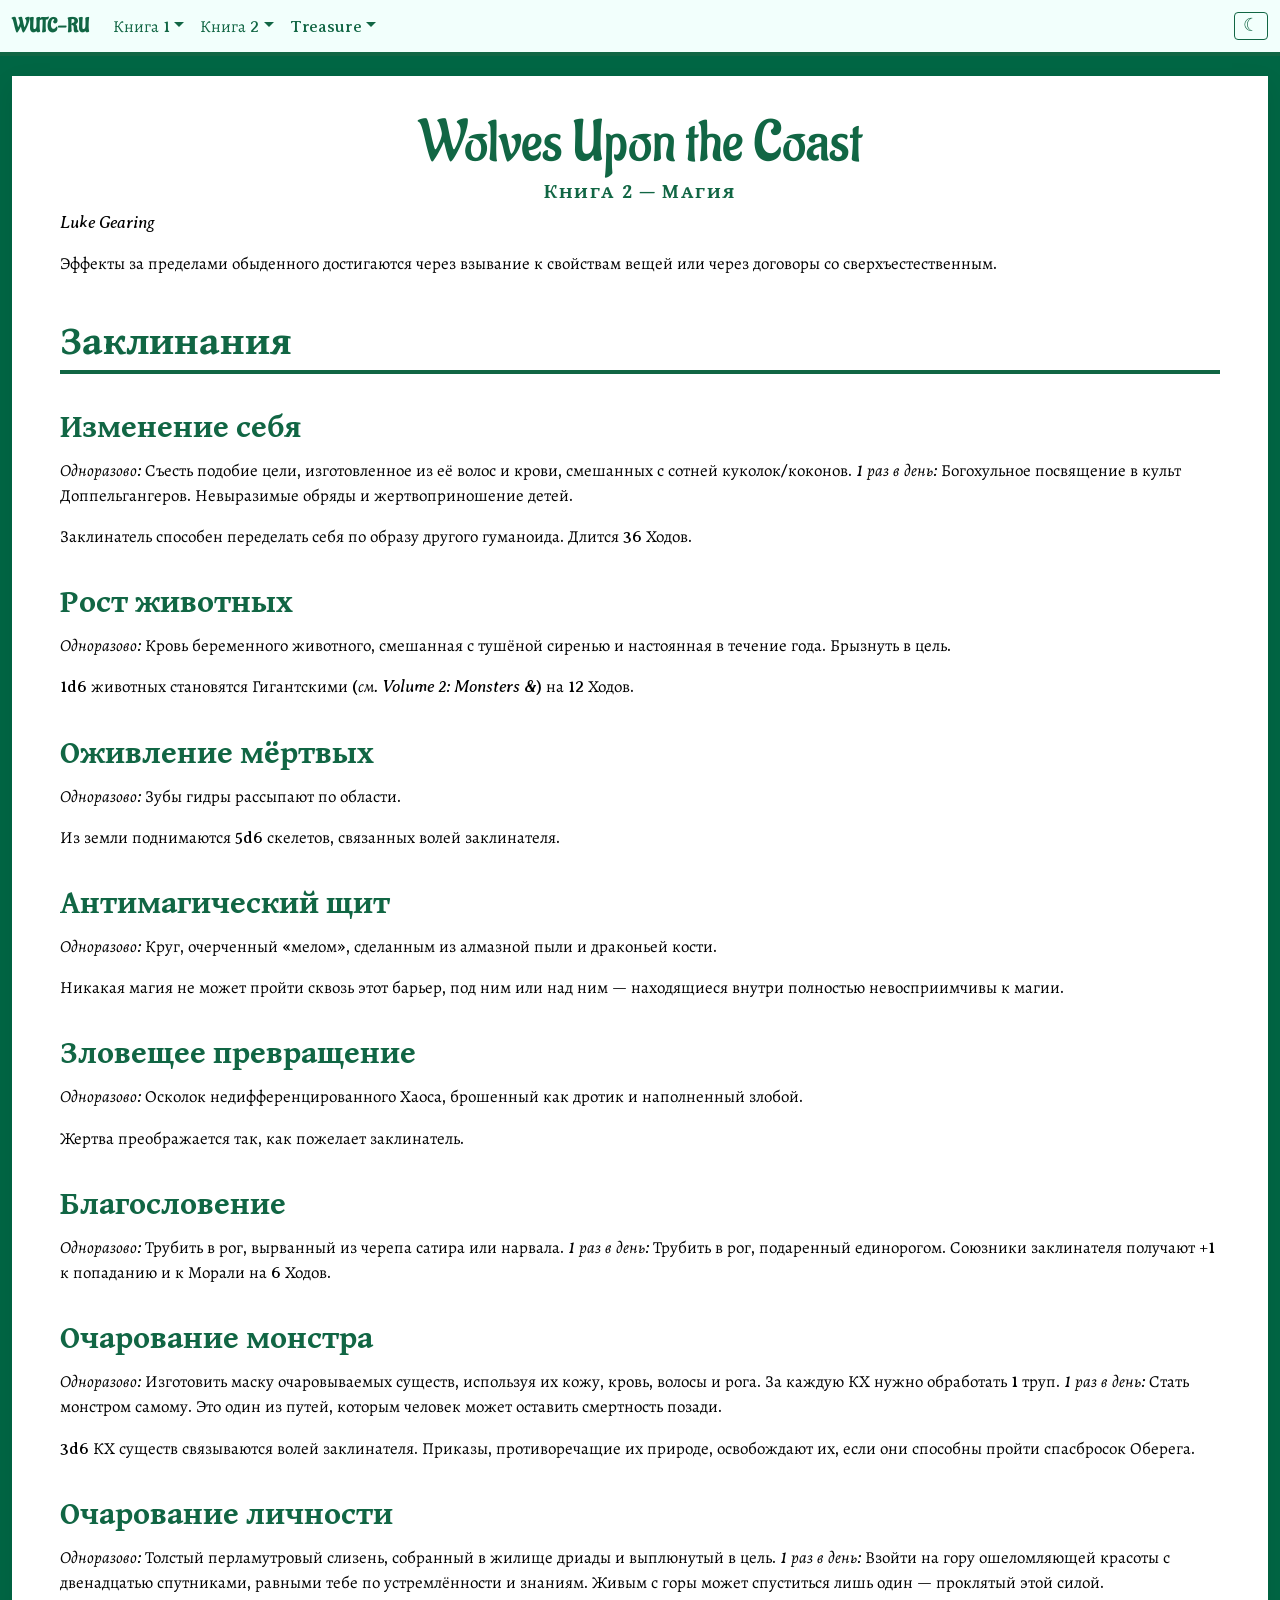
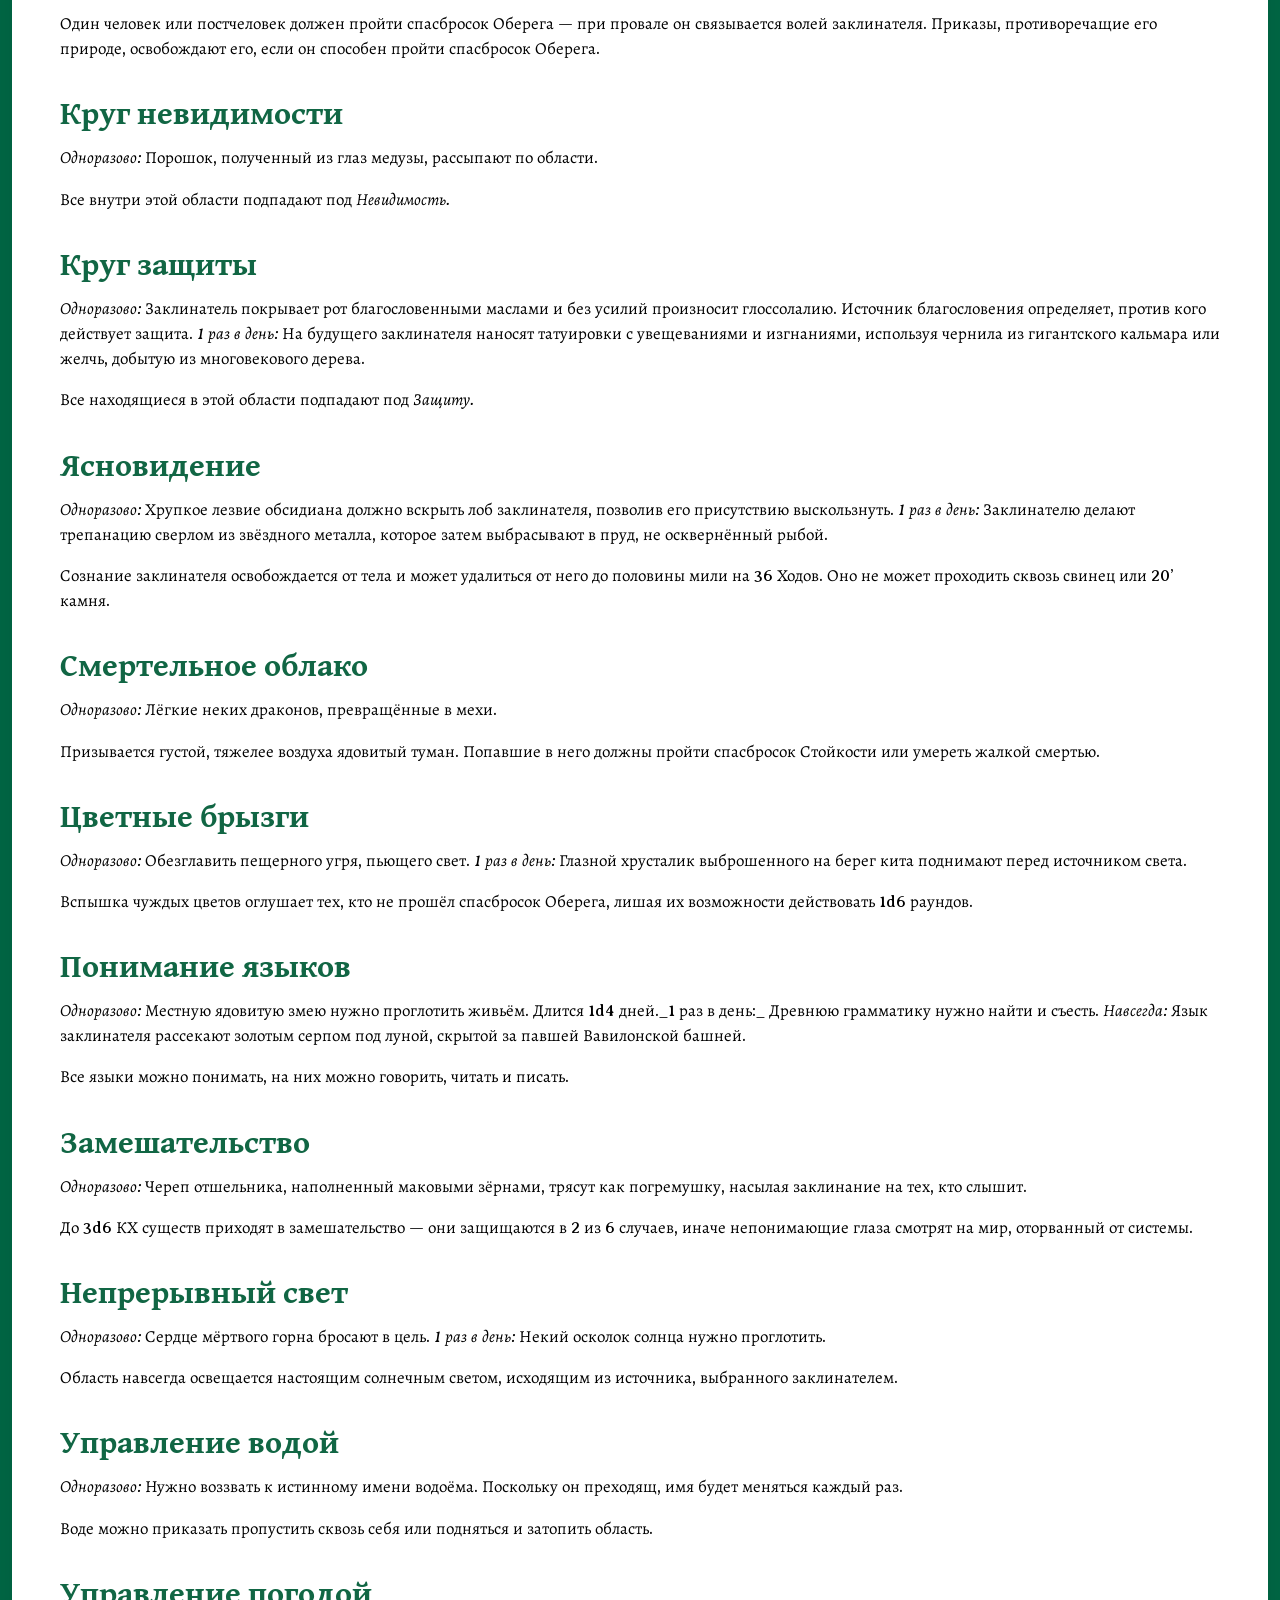
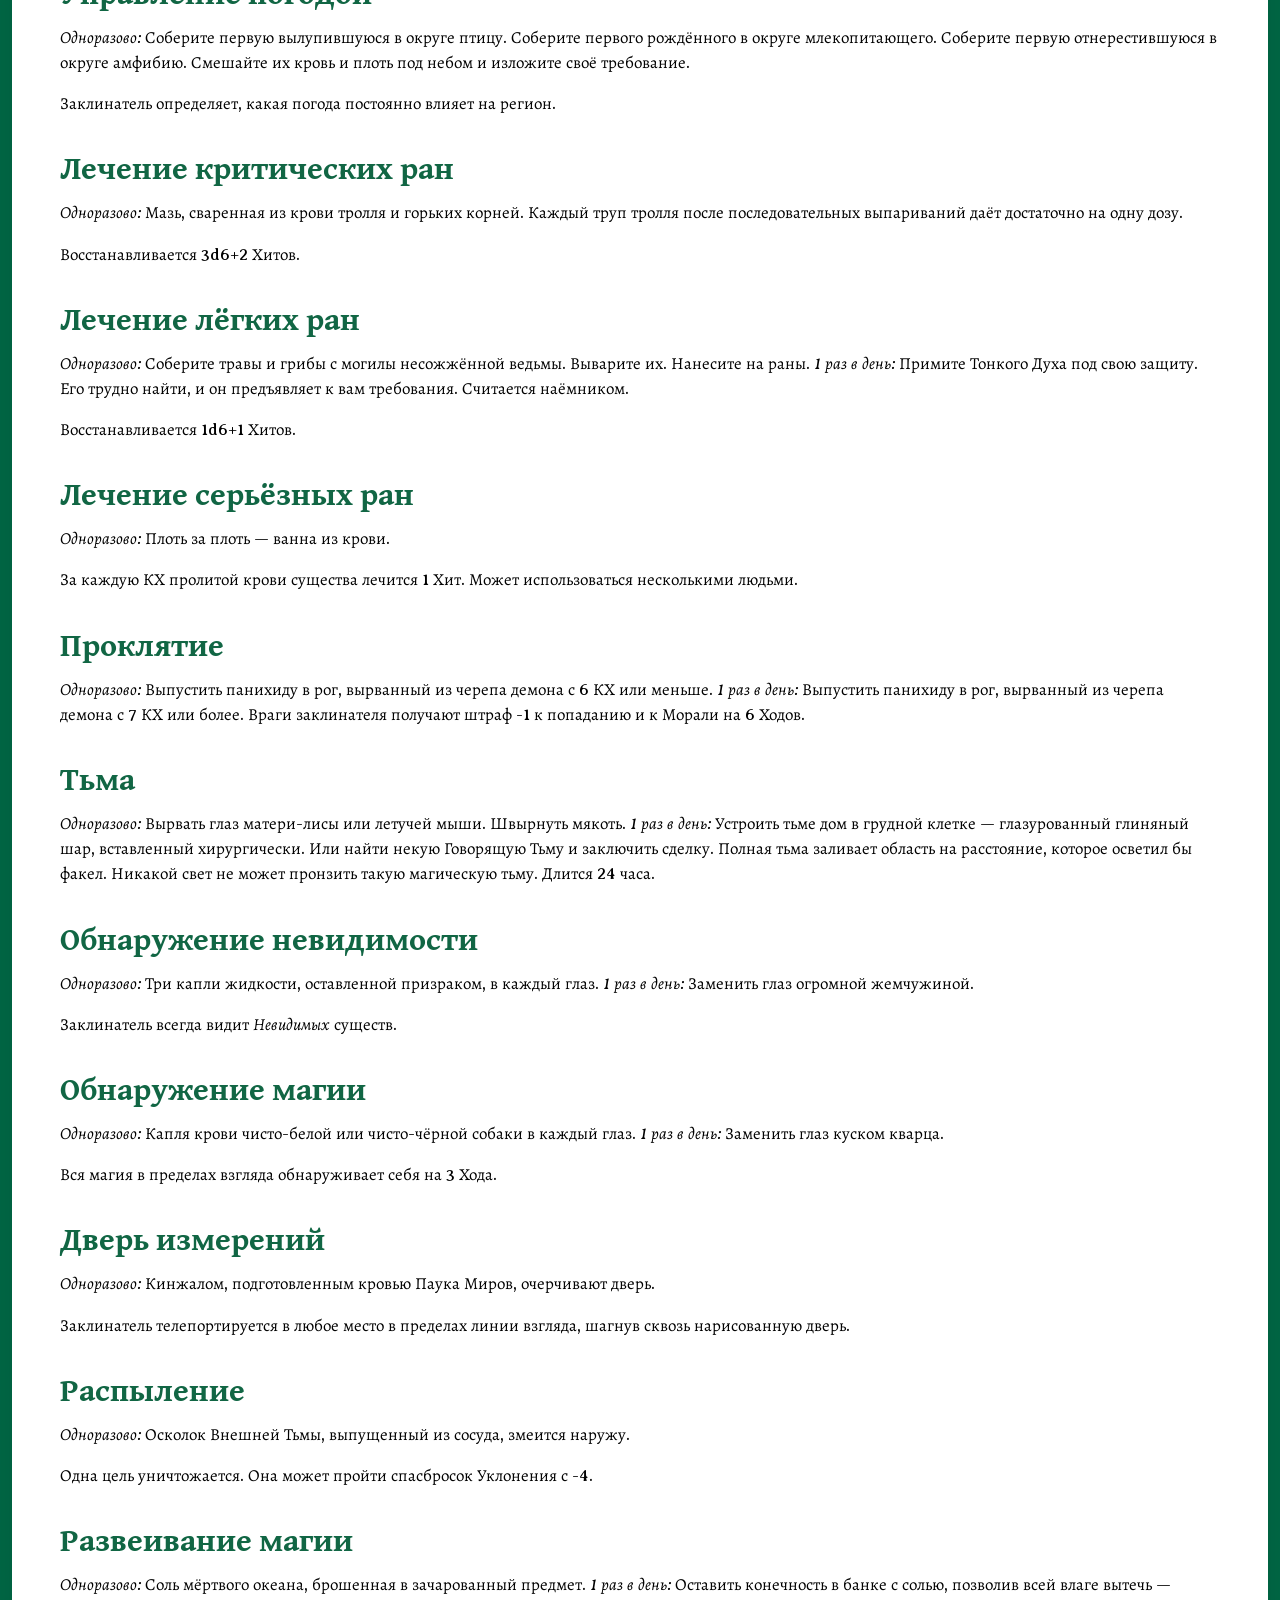
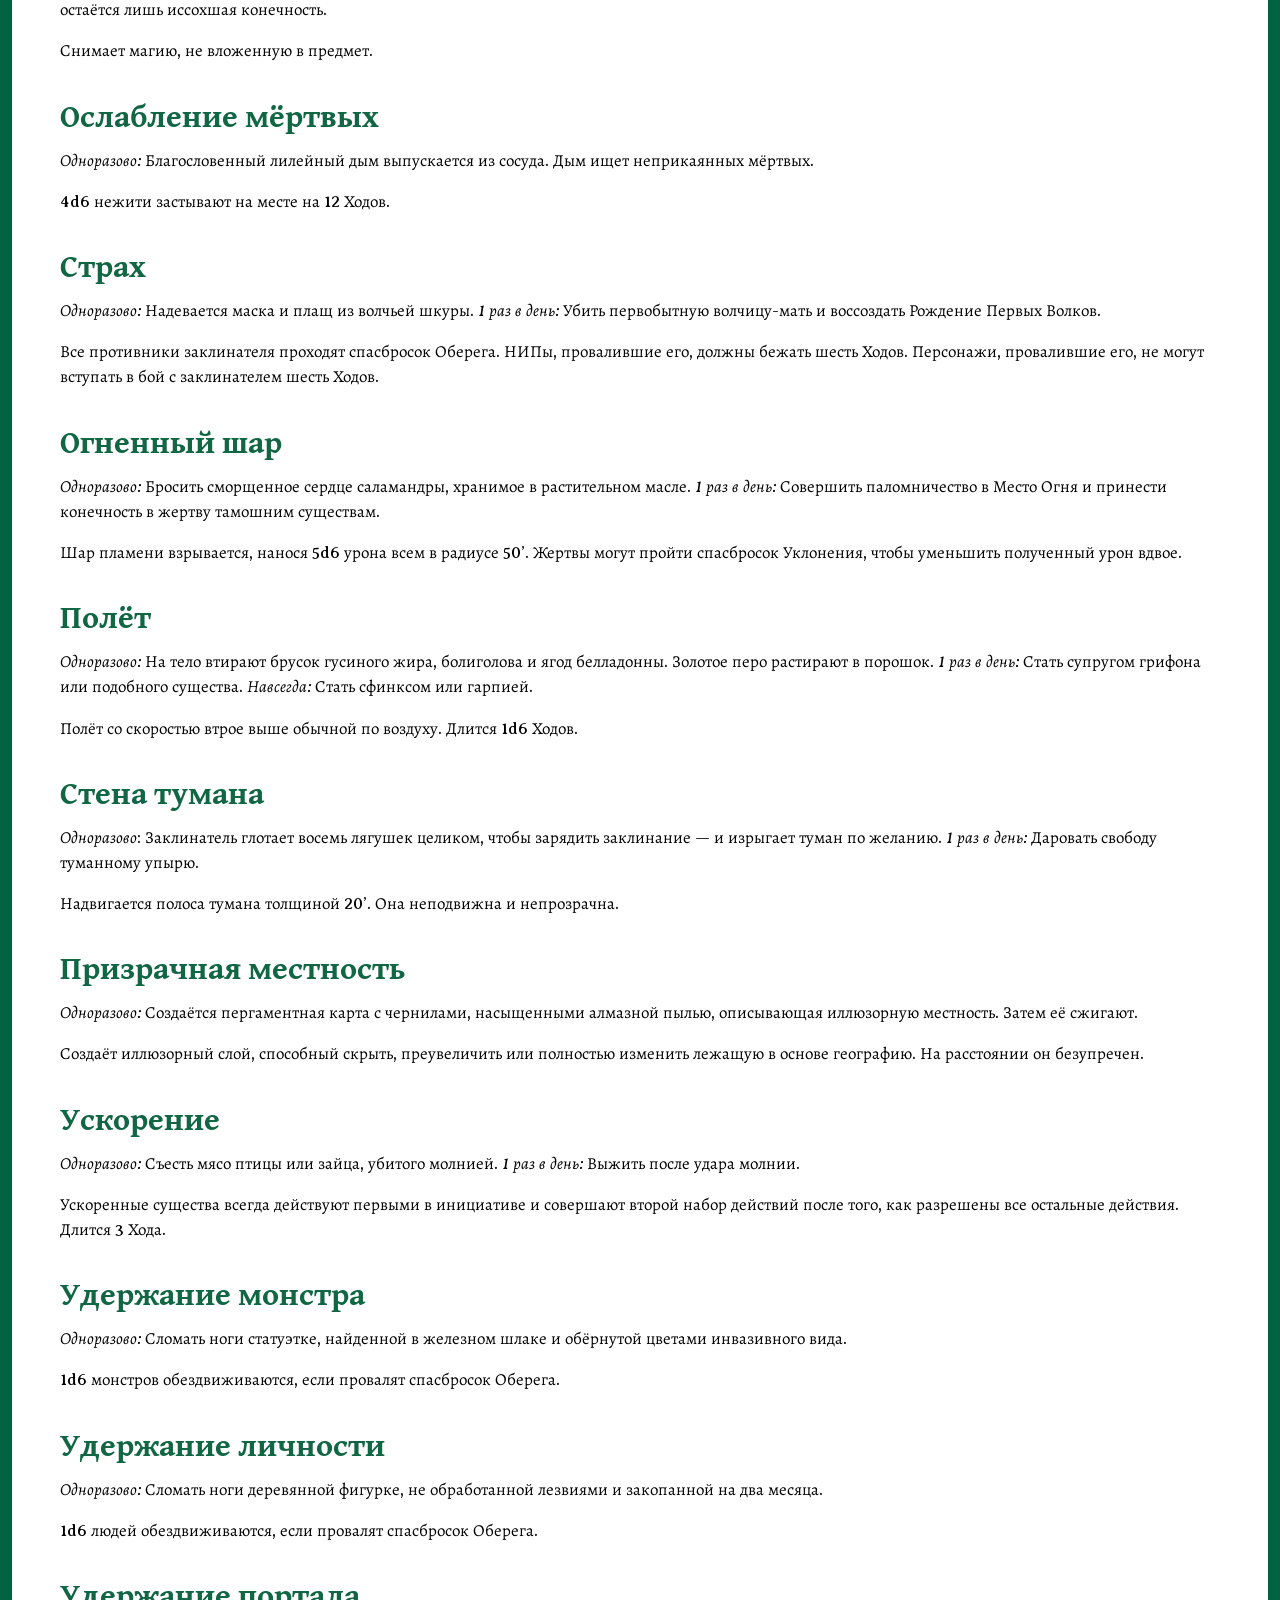
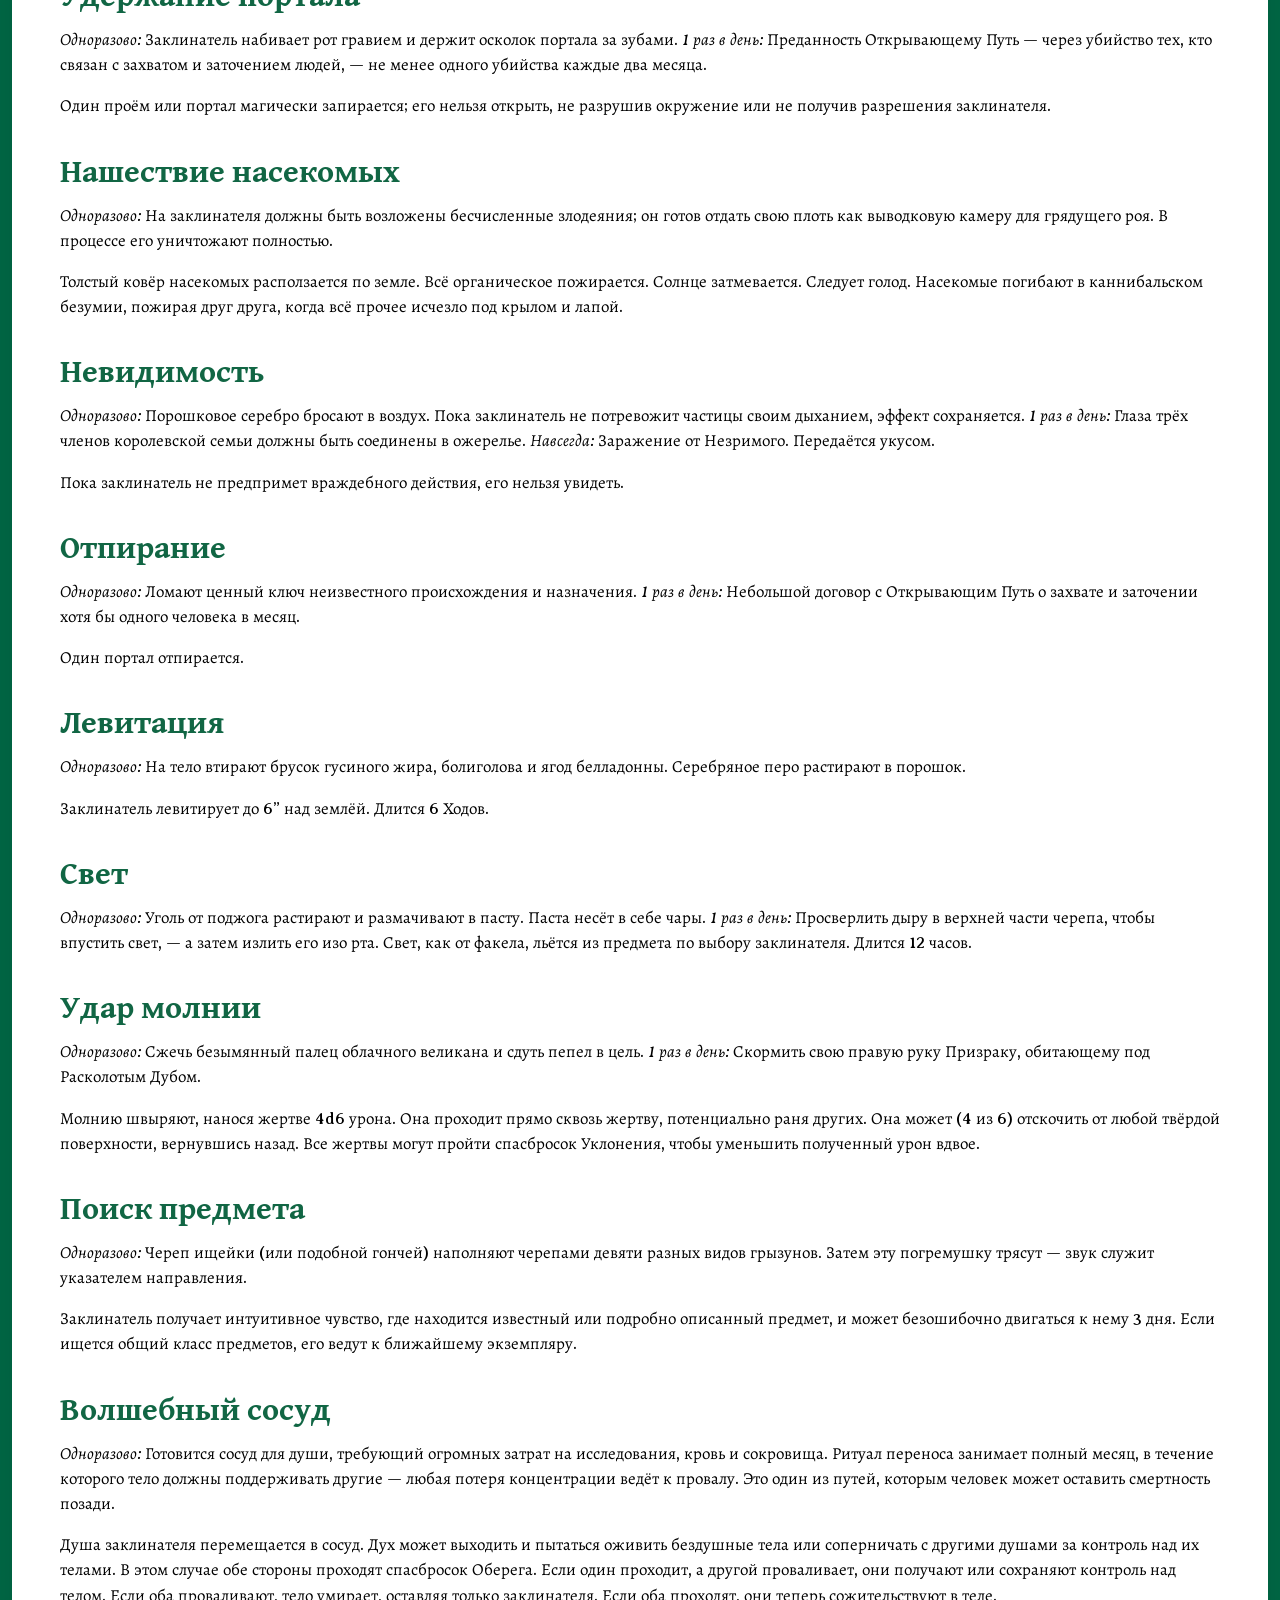
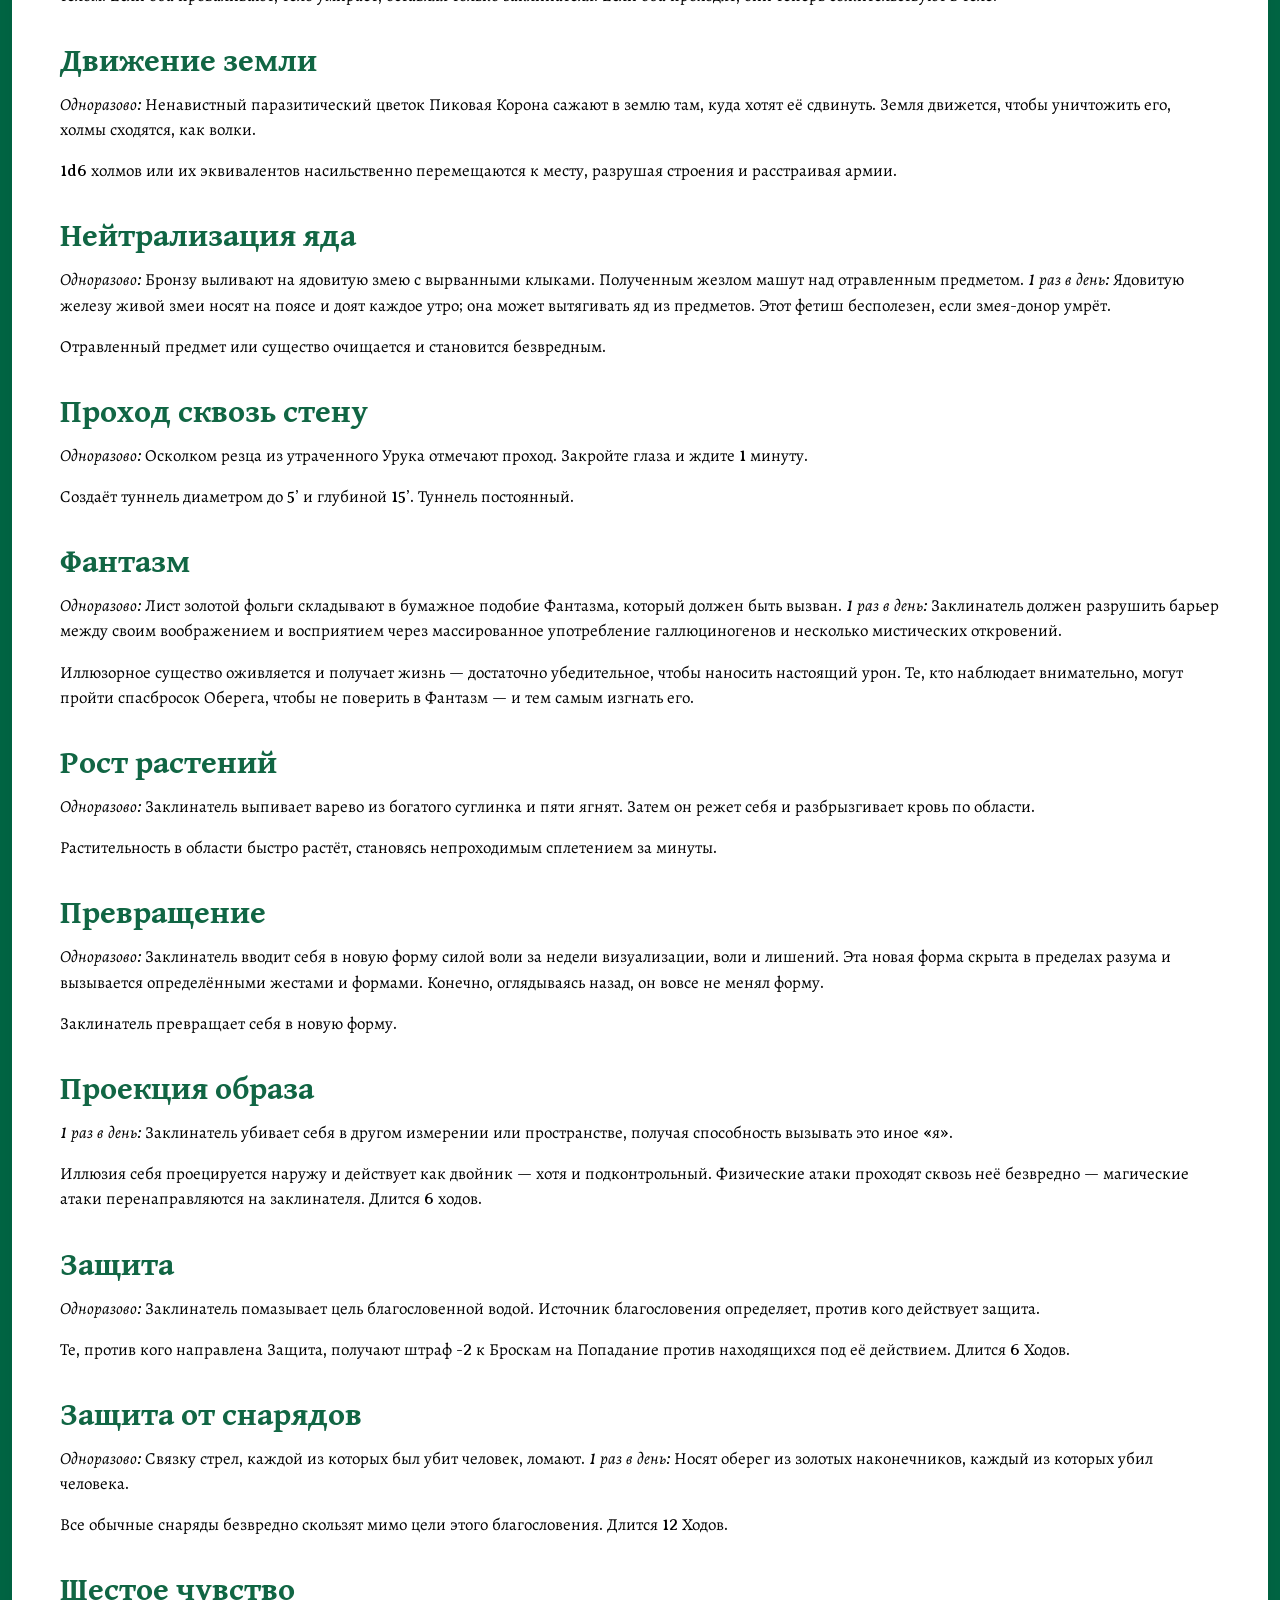
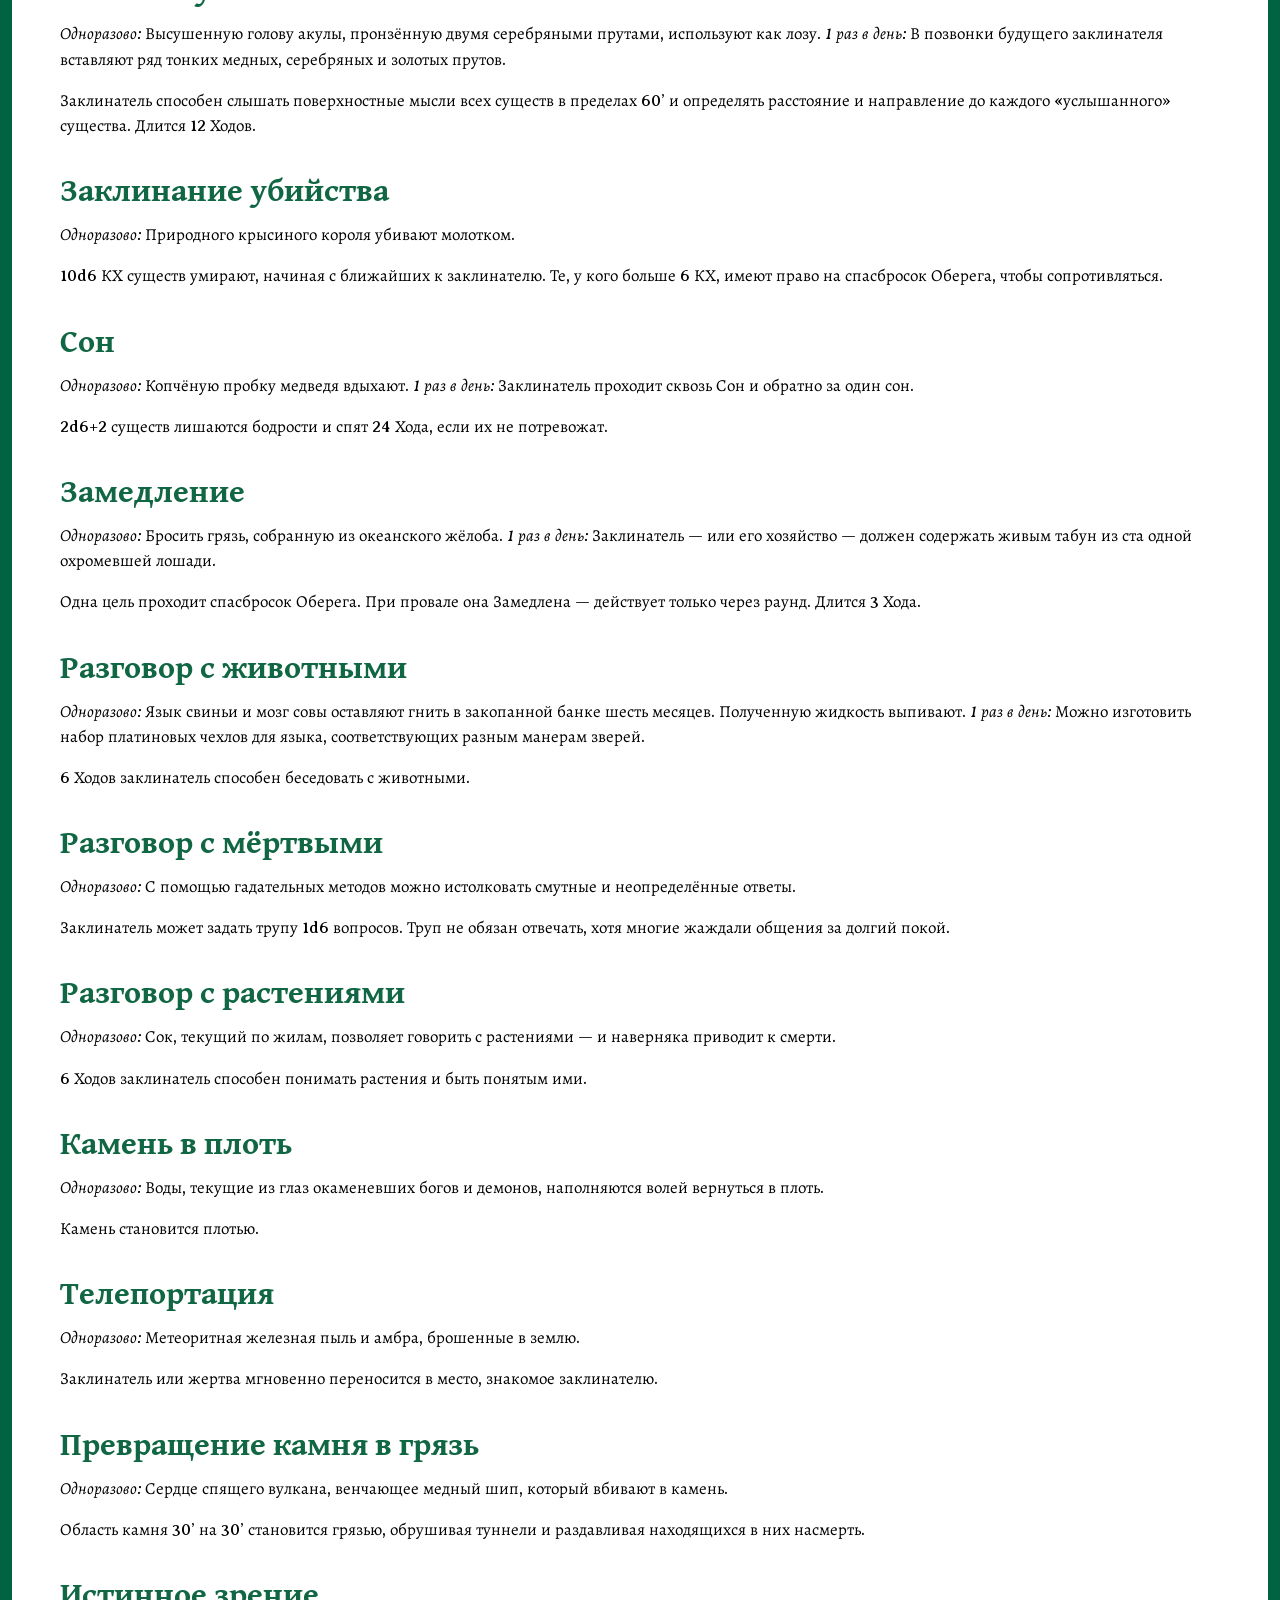
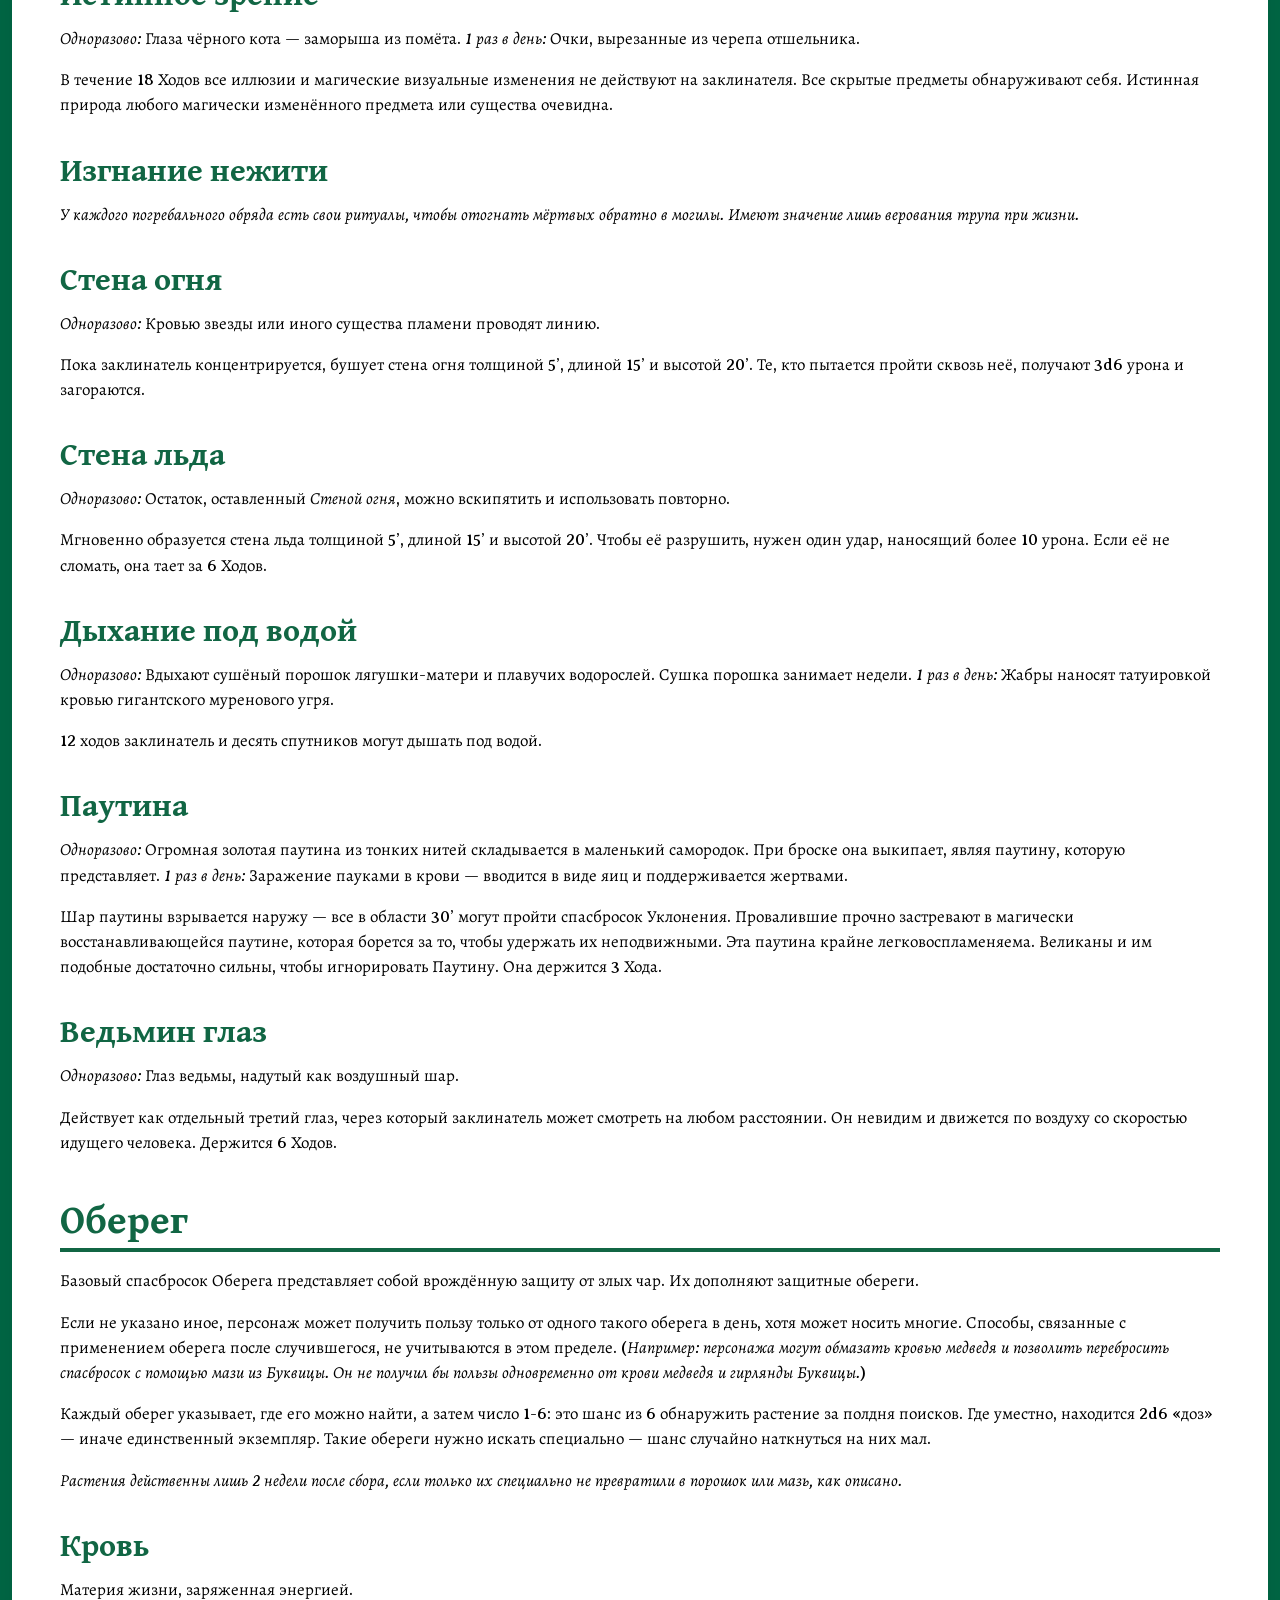
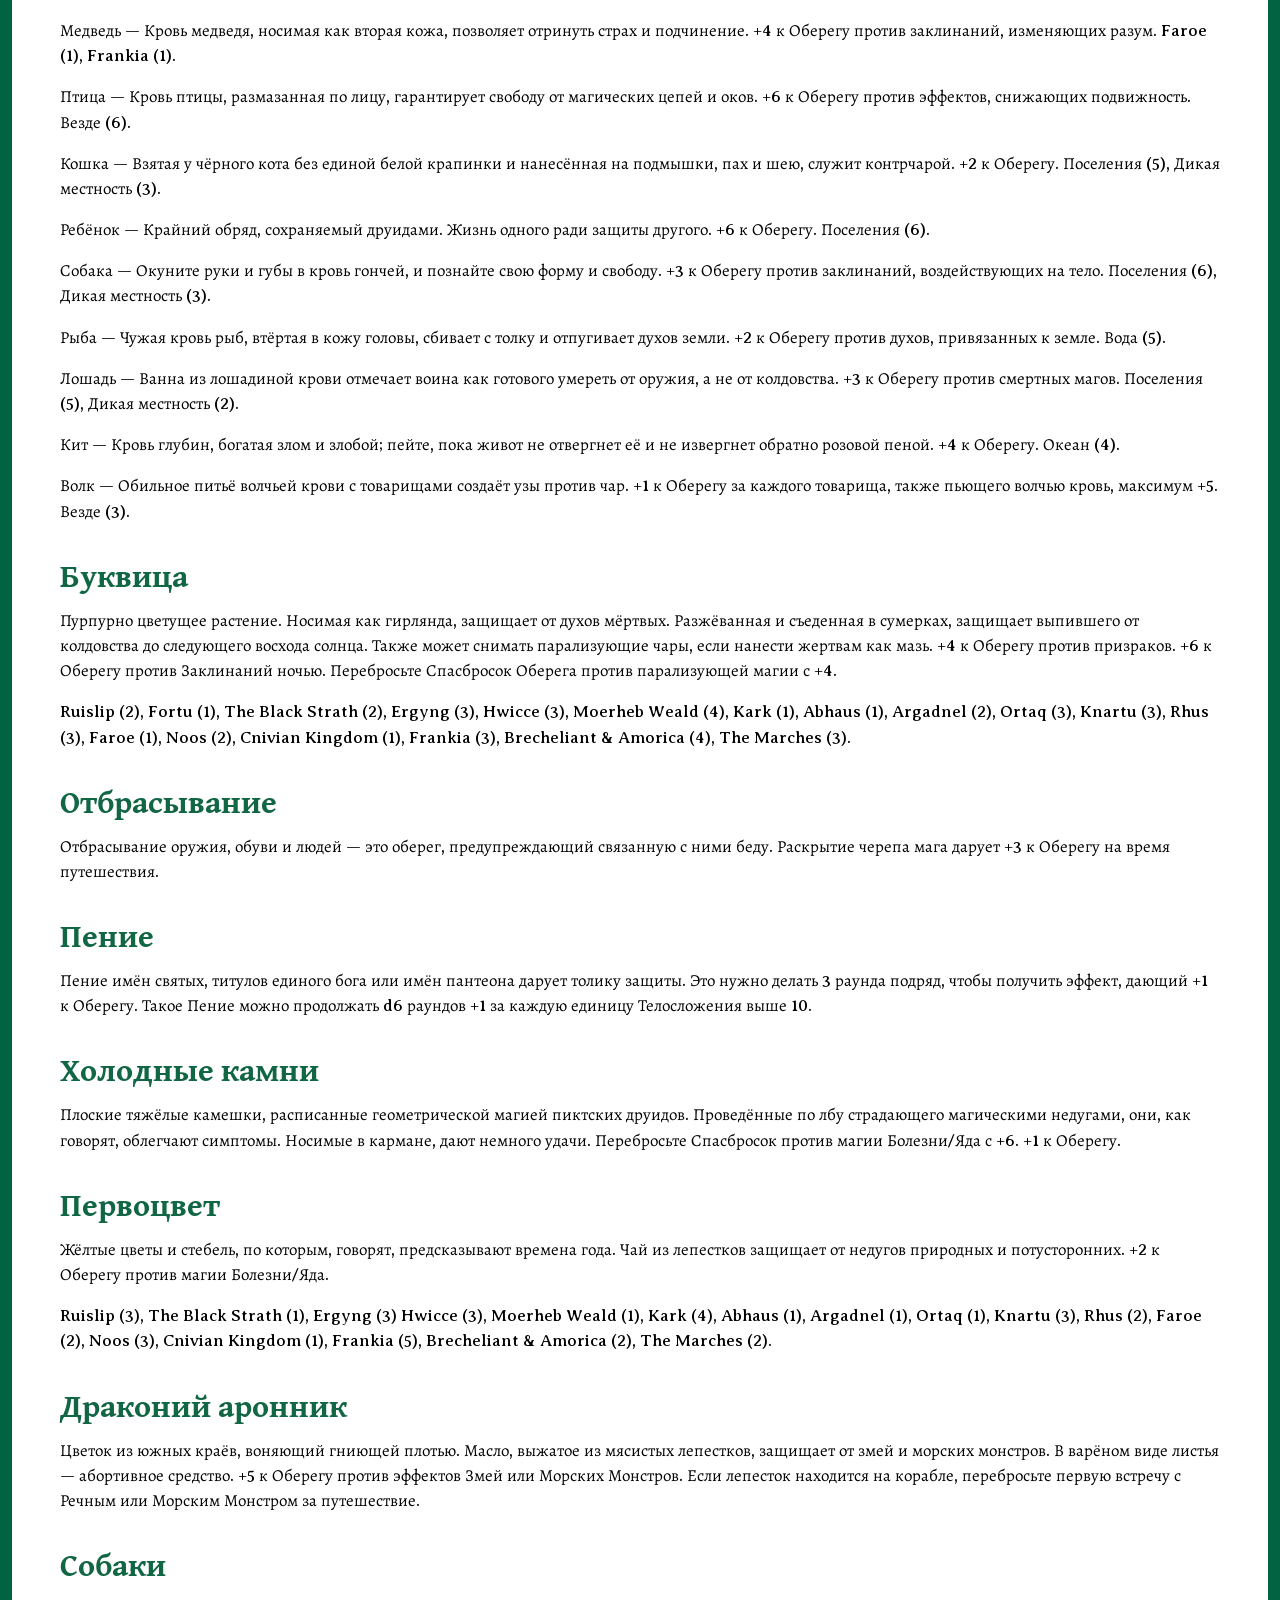
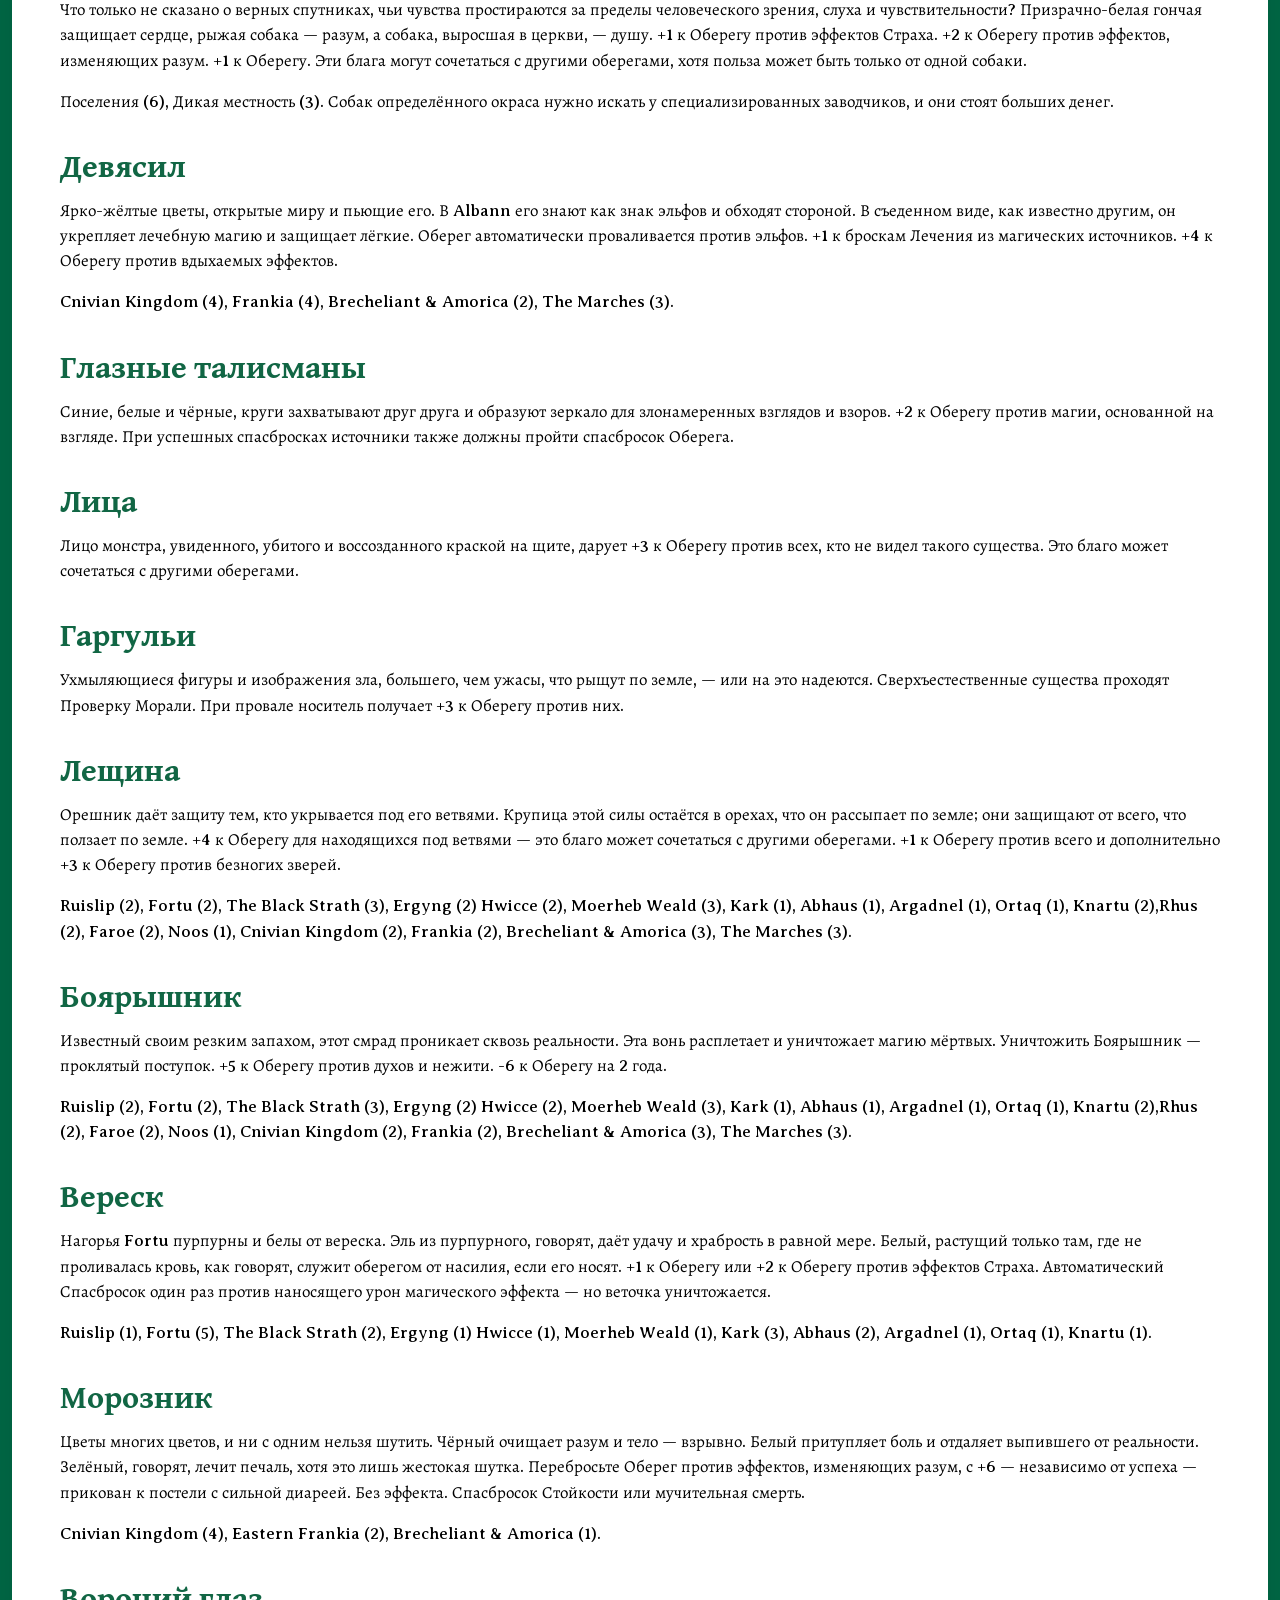
==== commit cc2a5e06: "Стиль как в эталоне: Alegreya, цитаты, подзаголовок h1, таблицы; убрано содержание; ссылка на перево" ====
--- a/magic.html
+++ b/magic.html
@@ -7,13 +7,13 @@
     <title>Книга 2 — Магия — Wolves Upon the Coast</title>
     <link rel="preconnect" href="https://fonts.googleapis.com">
     <link rel="preconnect" href="https://fonts.gstatic.com" crossorigin>
-    <link href="https://fonts.googleapis.com/css2?family=Aladin&family=Averia+Serif+Libre:ital,wght@0,300;0,400;0,700;1,300;1,400&family=Gentium+Book+Plus:ital,wght@0,400;0,700;1,400&display=swap" rel="stylesheet">
+    <link href="https://fonts.googleapis.com/css2?family=Aladin&family=Alegreya:ital,wght@0,400;0,700;1,400;1,700&family=Averia+Serif+Libre:ital,wght@0,300;0,400;0,700;1,300;1,400&family=Gentium+Book+Plus:ital,wght@0,400;0,700;1,400&display=swap" rel="stylesheet">
     <link href="https://cdn.jsdelivr.net/npm/bootstrap@5.3.3/dist/css/bootstrap.min.css" rel="stylesheet">
     <link href="assets/style.css" rel="stylesheet">
 </head>
 <body>
 <a class="visually-hidden-focusable" href="#main">К содержанию</a>
-<nav class="navbar navbar-expand-lg sticky-top wutc-navbar">
+<nav class="navbar navbar-expand-md sticky-top wutc-navbar">
     <div class="container-xxl">
         <a class="navbar-brand" href="index.html">WUTC-RU</a>
         <button class="navbar-toggler" type="button" data-bs-toggle="collapse" data-bs-target="#wutcNav"
@@ -22,8 +22,8 @@
         </button>
         <div class="collapse navbar-collapse" id="wutcNav">
             <ul class="navbar-nav me-auto">
-                <li class="nav-item dropdown"><a class="nav-link dropdown-toggle" href="index.html" role="button" data-bs-toggle="dropdown" aria-expanded="false">Книга 1</a><ul class="dropdown-menu"><li><a class="dropdown-item" href="index.html#книга-1--правила">Книга 1 — Правила</a></li><li><a class="dropdown-item" href="index.html#персонажи">Персонажи</a></li><li><a class="dropdown-item" href="index.html#снаряжение">Снаряжение</a></li><li><a class="dropdown-item" href="index.html#инструменты-разрешения">Инструменты разрешения</a></li><li><a class="dropdown-item" href="index.html#путешествие">Путешествие</a></li><li><a class="dropdown-item" href="index.html#против-моря">Против моря</a></li><li><a class="dropdown-item" href="index.html#на-земле">На земле</a></li><li><a class="dropdown-item" href="index.html#под-землёй">Под землёй</a></li><li><a class="dropdown-item" href="index.html#послесловие">Послесловие</a></li></ul></li>
-                <li class="nav-item dropdown"><a class="nav-link dropdown-toggle" href="magic.html" role="button" data-bs-toggle="dropdown" aria-expanded="false">Книга 2</a><ul class="dropdown-menu"><li><a class="dropdown-item" href="magic.html#книга-2--магия">Книга 2 — Магия</a></li><li><a class="dropdown-item" href="magic.html#заклинания">Заклинания</a></li><li><a class="dropdown-item" href="magic.html#оберег">Оберег</a></li><li><a class="dropdown-item" href="magic.html#приложение-1-изгнание-нежити">Приложение 1: Изгнание нежити</a></li></ul></li>
+                <li class="nav-item dropdown"><a class="nav-link dropdown-toggle" href="index.html" role="button" data-bs-toggle="dropdown" aria-expanded="false">Книга 1</a><ul class="dropdown-menu"><li><a class="dropdown-item" href="index.html#персонажи">Персонажи</a></li><li><a class="dropdown-item" href="index.html#снаряжение">Снаряжение</a></li><li><a class="dropdown-item" href="index.html#инструменты-разрешения">Инструменты разрешения</a></li><li><a class="dropdown-item" href="index.html#путешествие">Путешествие</a></li><li><a class="dropdown-item" href="index.html#против-моря">Против моря</a></li><li><a class="dropdown-item" href="index.html#на-земле">На земле</a></li><li><a class="dropdown-item" href="index.html#под-землёй">Под землёй</a></li><li><a class="dropdown-item" href="index.html#послесловие">Послесловие</a></li></ul></li>
+                <li class="nav-item dropdown"><a class="nav-link dropdown-toggle" href="magic.html" role="button" data-bs-toggle="dropdown" aria-expanded="false">Книга 2</a><ul class="dropdown-menu"><li><a class="dropdown-item" href="magic.html#заклинания">Заклинания</a></li><li><a class="dropdown-item" href="magic.html#оберег">Оберег</a></li><li><a class="dropdown-item" href="magic.html#приложение-1-изгнание-нежити">Приложение 1: Изгнание нежити</a></li></ul></li>
                 <li class="nav-item dropdown"><a class="nav-link dropdown-toggle" href="treasure.html" role="button" data-bs-toggle="dropdown" aria-expanded="false">Treasure</a><ul class="dropdown-menu"><li><a class="dropdown-item" href="treasure.html#таблицы-сокровищ">Таблицы сокровищ</a></li><li><a class="dropdown-item" href="treasure.html#монеты">Монеты</a></li><li><a class="dropdown-item" href="treasure.html#товары-1d100">Товары (1d100)</a></li><li><a class="dropdown-item" href="treasure.html#артефакты-d20">Артефакты (d20)</a></li><li><a class="dropdown-item" href="treasure.html#карты">Карты</a></li><li><a class="dropdown-item" href="treasure.html#магические-предметы-d100">Магические предметы (d100)</a></li></ul></li>
             </ul>
             <button id="themeToggle" class="btn btn-sm wutc-theme-toggle ms-lg-2 mt-2 mt-lg-0"
@@ -36,11 +36,11 @@
 </nav>
 <div class="container-xxl wutc-shell">
     <main id="main" class="wutc-content">
-<h1 id="wolves-upon-the-coast"><a aria-hidden="true" class="header-anchor" href="#wolves-upon-the-coast" tabindex="-1" title="Ссылка на раздел">#</a>Wolves Upon the Coast</h1>
-<h2 id="книга-2--магия"><a aria-hidden="true" class="header-anchor" href="#книга-2--магия" tabindex="-1" title="Ссылка на раздел">#</a>Книга 2 — Магия</h2>
+<h1 class="text-center" id="wolves-upon-the-coast"><a aria-hidden="true" class="header-anchor" href="#wolves-upon-the-coast" tabindex="-1" title="Ссылка на раздел">#</a>Wolves Upon the Coast<span class="wutc-subtitle" id="книга-2--магия">Книга 2 — Магия</span></h1>
+
 <p><em>Luke Gearing</em></p>
 <p>Эффекты за пределами обыденного достигаются через взывание к свойствам вещей или через договоры со сверхъестественным.</p>
-<details class="wutc-toc"><summary class="wutc-toc-title">Содержание</summary><ul><li class="toc-h2"><a href="#книга-2--магия">Книга 2 — Магия</a></li><li class="toc-h2"><a href="#заклинания">Заклинания</a></li><li class="toc-h3"><a href="#изменение-себя">Изменение себя</a></li><li class="toc-h3"><a href="#рост-животных">Рост животных</a></li><li class="toc-h3"><a href="#оживление-мёртвых">Оживление мёртвых</a></li><li class="toc-h3"><a href="#антимагический-щит">Антимагический щит</a></li><li class="toc-h3"><a href="#зловещее-превращение">Зловещее превращение</a></li><li class="toc-h3"><a href="#благословение">Благословение</a></li><li class="toc-h3"><a href="#очарование-монстра">Очарование монстра</a></li><li class="toc-h3"><a href="#очарование-личности">Очарование личности</a></li><li class="toc-h3"><a href="#круг-невидимости">Круг невидимости</a></li><li class="toc-h3"><a href="#круг-защиты">Круг защиты</a></li><li class="toc-h3"><a href="#ясновидение">Ясновидение</a></li><li class="toc-h3"><a href="#смертельное-облако">Смертельное облако</a></li><li class="toc-h3"><a href="#цветные-брызги">Цветные брызги</a></li><li class="toc-h3"><a href="#понимание-языков">Понимание языков</a></li><li class="toc-h3"><a href="#замешательство">Замешательство</a></li><li class="toc-h3"><a href="#непрерывный-свет">Непрерывный свет</a></li><li class="toc-h3"><a href="#управление-водой">Управление водой</a></li><li class="toc-h3"><a href="#управление-погодой">Управление погодой</a></li><li class="toc-h3"><a href="#лечение-критических-ран">Лечение критических ран</a></li><li class="toc-h3"><a href="#лечение-лёгких-ран">Лечение лёгких ран</a></li><li class="toc-h3"><a href="#лечение-серьёзных-ран">Лечение серьёзных ран</a></li><li class="toc-h3"><a href="#проклятие">Проклятие</a></li><li class="toc-h3"><a href="#тьма">Тьма</a></li><li class="toc-h3"><a href="#обнаружение-невидимости">Обнаружение невидимости</a></li><li class="toc-h3"><a href="#обнаружение-магии">Обнаружение магии</a></li><li class="toc-h3"><a href="#дверь-измерений">Дверь измерений</a></li><li class="toc-h3"><a href="#распыление">Распыление</a></li><li class="toc-h3"><a href="#развеивание-магии">Развеивание магии</a></li><li class="toc-h3"><a href="#ослабление-мёртвых">Ослабление мёртвых</a></li><li class="toc-h3"><a href="#страх">Страх</a></li><li class="toc-h3"><a href="#огненный-шар">Огненный шар</a></li><li class="toc-h3"><a href="#полёт">Полёт</a></li><li class="toc-h3"><a href="#стена-тумана">Стена тумана</a></li><li class="toc-h3"><a href="#призрачная-местность">Призрачная местность</a></li><li class="toc-h3"><a href="#ускорение">Ускорение</a></li><li class="toc-h3"><a href="#удержание-монстра">Удержание монстра</a></li><li class="toc-h3"><a href="#удержание-личности">Удержание личности</a></li><li class="toc-h3"><a href="#удержание-портала">Удержание портала</a></li><li class="toc-h3"><a href="#нашествие-насекомых">Нашествие насекомых</a></li><li class="toc-h3"><a href="#невидимость">Невидимость</a></li><li class="toc-h3"><a href="#отпирание">Отпирание</a></li><li class="toc-h3"><a href="#левитация">Левитация</a></li><li class="toc-h3"><a href="#свет">Свет</a></li><li class="toc-h3"><a href="#удар-молнии">Удар молнии</a></li><li class="toc-h3"><a href="#поиск-предмета">Поиск предмета</a></li><li class="toc-h3"><a href="#волшебный-сосуд">Волшебный сосуд</a></li><li class="toc-h3"><a href="#движение-земли">Движение земли</a></li><li class="toc-h3"><a href="#нейтрализация-яда">Нейтрализация яда</a></li><li class="toc-h3"><a href="#проход-сквозь-стену">Проход сквозь стену</a></li><li class="toc-h3"><a href="#фантазм">Фантазм</a></li><li class="toc-h3"><a href="#рост-растений">Рост растений</a></li><li class="toc-h3"><a href="#превращение">Превращение</a></li><li class="toc-h3"><a href="#проекция-образа">Проекция образа</a></li><li class="toc-h3"><a href="#защита">Защита</a></li><li class="toc-h3"><a href="#защита-от-снарядов">Защита от снарядов</a></li><li class="toc-h3"><a href="#шестое-чувство">Шестое чувство</a></li><li class="toc-h3"><a href="#заклинание-убийства">Заклинание убийства</a></li><li class="toc-h3"><a href="#сон">Сон</a></li><li class="toc-h3"><a href="#замедление">Замедление</a></li><li class="toc-h3"><a href="#разговор-с-животными">Разговор с животными</a></li><li class="toc-h3"><a href="#разговор-с-мёртвыми">Разговор с мёртвыми</a></li><li class="toc-h3"><a href="#разговор-с-растениями">Разговор с растениями</a></li><li class="toc-h3"><a href="#камень-в-плоть">Камень в плоть</a></li><li class="toc-h3"><a href="#телепортация">Телепортация</a></li><li class="toc-h3"><a href="#превращение-камня-в-грязь">Превращение камня в грязь</a></li><li class="toc-h3"><a href="#истинное-зрение">Истинное зрение</a></li><li class="toc-h3"><a href="#изгнание-нежити">Изгнание нежити</a></li><li class="toc-h3"><a href="#стена-огня">Стена огня</a></li><li class="toc-h3"><a href="#стена-льда">Стена льда</a></li><li class="toc-h3"><a href="#дыхание-под-водой">Дыхание под водой</a></li><li class="toc-h3"><a href="#паутина">Паутина</a></li><li class="toc-h3"><a href="#ведьмин-глаз">Ведьмин глаз</a></li><li class="toc-h2"><a href="#оберег">Оберег</a></li><li class="toc-h3"><a href="#кровь">Кровь</a></li><li class="toc-h3"><a href="#буквица">Буквица</a></li><li class="toc-h3"><a href="#отбрасывание">Отбрасывание</a></li><li class="toc-h3"><a href="#пение">Пение</a></li><li class="toc-h3"><a href="#холодные-камни">Холодные камни</a></li><li class="toc-h3"><a href="#первоцвет">Первоцвет</a></li><li class="toc-h3"><a href="#драконий-аронник">Драконий аронник</a></li><li class="toc-h3"><a href="#собаки">Собаки</a></li><li class="toc-h3"><a href="#девясил">Девясил</a></li><li class="toc-h3"><a href="#глазные-талисманы">Глазные талисманы</a></li><li class="toc-h3"><a href="#лица">Лица</a></li><li class="toc-h3"><a href="#гаргульи">Гаргульи</a></li><li class="toc-h3"><a href="#лещина">Лещина</a></li><li class="toc-h3"><a href="#боярышник">Боярышник</a></li><li class="toc-h3"><a href="#вереск">Вереск</a></li><li class="toc-h3"><a href="#морозник">Морозник</a></li><li class="toc-h3"><a href="#вороний-глаз">Вороний глаз</a></li><li class="toc-h3"><a href="#падуб">Падуб</a></li><li class="toc-h3"><a href="#кони">Кони</a></li><li class="toc-h3"><a href="#подковы">Подковы</a></li><li class="toc-h3"><a href="#плющ">Плющ</a></li><li class="toc-h3"><a href="#коровяк">Коровяк</a></li><li class="toc-h3"><a href="#дуб">Дуб</a></li><li class="toc-h3"><a href="#фаллы">Фаллы</a></li><li class="toc-h3"><a href="#карманные-фигурки">Карманные фигурки</a></li><li class="toc-h3"><a href="#розмарин">Розмарин</a></li><li class="toc-h3"><a href="#рябина">Рябина</a></li><li class="toc-h3"><a href="#рута">Рута</a></li><li class="toc-h3"><a href="#сера">Сера</a></li><li class="toc-h3"><a href="#вербена">Вербена</a></li><li class="toc-h3"><a href="#письмена">Письмена</a></li><li class="toc-h3"><a href="#тысячелистник">Тысячелистник</a></li><li class="toc-h3"><a href="#тис">Тис</a></li><li class="toc-h2"><a href="#приложение-1-изгнание-нежити">Приложение 1: Изгнание нежити</a></li></ul></details><h2 id="заклинания"><a aria-hidden="true" class="header-anchor" href="#заклинания" tabindex="-1" title="Ссылка на раздел">#</a>Заклинания</h2>
+<h2 id="заклинания"><a aria-hidden="true" class="header-anchor" href="#заклинания" tabindex="-1" title="Ссылка на раздел">#</a>Заклинания</h2>
 <h3 id="изменение-себя"><a aria-hidden="true" class="header-anchor" href="#изменение-себя" tabindex="-1" title="Ссылка на раздел">#</a>Изменение себя</h3>
 <p><em>Одноразово:</em> Съесть подобие цели, изготовленное из её волос и крови, смешанных с сотней куколок/коконов. <em>1 раз в день:</em> Богохульное посвящение в культ Доппельгангеров. Невыразимые обряды и жертвоприношение детей.</p>
 <p>Заклинатель способен переделать себя по образу другого гуманоида. Длится 36 Ходов.</p>
@@ -363,7 +363,9 @@
 
     </main>
     <footer class="wutc-footer">
-        <p>Wolves Upon the Coast · перевод на русский · <a href="index.html">Книга 1</a> · <a href="magic.html">Книга 2</a> · <a href="treasure.html">Treasure</a></p>
+        <p>Wolves Upon the Coast · перевод на русский:
+            <a href="https://t.me/pcspeoplestoo" target="_blank" rel="noopener">@pcspeoplestoo</a>
+            · <a href="index.html">Книга 1</a> · <a href="magic.html">Книга 2</a> · <a href="treasure.html">Treasure</a></p>
     </footer>
 </div>
 <script src="https://cdn.jsdelivr.net/npm/bootstrap@5.3.3/dist/js/bootstrap.bundle.min.js"></script>
--- a/assets/style.css
+++ b/assets/style.css
@@ -7,7 +7,6 @@
     --wutc-paper: #ffffff;
     --wutc-paper-soft: #f2fffc;
     --wutc-ink: #000000;
-    --wutc-muted: #5c6b66;
     --wutc-link: #2b71f4;
     --wutc-link-hover: #225ac3;
     --wutc-rule: #164;
@@ -20,10 +19,8 @@
     --wutc-paper: #1c1f21;
     --wutc-paper-soft: #222829;
     --wutc-ink: #ffffff;
-    --wutc-muted: #b9c4c0;
     --wutc-link: #facc8e;
     --wutc-link-hover: #fca832;
-    --wutc-rule: #164;
     --wutc-navbar: #164;
     --wutc-shadow: rgba(0, 0, 0, .45);
 }
@@ -34,10 +31,10 @@
 }
 
 body {
-    font-family: "Averia Serif Libre", "Times New Roman", Times, serif;
-    font-weight: 300;
+    font-family: "Averia Serif Libre", "Alegreya", "Times New Roman", Times, serif;
     font-size: 1.05rem;
-    line-height: 1.55;
+    font-weight: 400;
+    line-height: 1.5;
     color: var(--wutc-ink);
     background-color: var(--wutc-deep);
 }
@@ -54,19 +51,24 @@
     color: var(--wutc-link-hover);
 }
 
+p {
+    margin-bottom: 1rem;
+}
+
 /* ---------- Навигация ---------- */
 
 .wutc-navbar {
     background-color: var(--wutc-navbar) !important;
-    border-bottom: 0.25em solid var(--wutc-rule);
+    border-bottom: .25em solid var(--wutc-rule);
     padding-top: .35rem;
     padding-bottom: .35rem;
 }
 
 .wutc-navbar .navbar-brand {
     font-family: Aladin, "Times New Roman", Times, serif;
-    font-size: 1.9rem;
-    line-height: 1;
+    font-size: 1.25rem;
+    font-weight: 600;
+    line-height: 1.2;
     color: var(--wutc-green);
 }
 
@@ -103,7 +105,8 @@
     color: var(--wutc-green);
     background-color: transparent;
     line-height: 1;
-    font-size: 1.2rem;
+    font-size: 1.1rem;
+    padding: .25rem .5rem;
 }
 
 .wutc-theme-toggle:hover {
@@ -163,17 +166,24 @@
 
 h1 {
     font-family: Aladin, "Times New Roman", Times, serif;
-    font-size: clamp(2.4rem, 5vw, 3.6rem);
+    font-size: 3.6rem;
     font-weight: normal;
     line-height: 1.1;
-    text-align: left;
-    margin: 0 0 1rem;
+    text-align: center;
+    margin: 0 0 .5rem;
+}
+
+@media (max-width: 575.98px) {
+    h1 {
+        font-size: 2.4rem;
+    }
 }
 
 h2 {
     font-family: "Gentium Book Plus", "Times New Roman", Times, serif;
-    font-size: clamp(1.7rem, 3vw, 2.5rem);
-    font-weight: bold;
+    font-size: 2.5rem;
+    font-weight: bold;
+    line-height: 1.2;
     border-bottom: .25rem solid var(--wutc-rule);
     padding-bottom: .35rem;
     margin-top: 2.5rem;
@@ -182,22 +192,56 @@
 
 h3 {
     font-family: "Gentium Book Plus", "Times New Roman", Times, serif;
-    font-size: clamp(1.4rem, 2.2vw, 2rem);
-    font-weight: bold;
+    font-size: 2rem;
+    font-weight: bold;
+    line-height: 1.25;
     margin-top: 2rem;
     margin-bottom: .75rem;
 }
 
 h4 {
     font-family: "Gentium Book Plus", "Times New Roman", Times, serif;
-    font-size: 1.45rem;
-    font-weight: bold;
-    margin-top: 1.6rem;
+    font-size: 1.75rem;
+    font-weight: bold;
+    margin-top: 1.75rem;
     margin-bottom: .5rem;
 }
 
-p {
-    margin-bottom: .9rem;
+h5 {
+    font-family: "Gentium Book Plus", "Times New Roman", Times, serif;
+    font-size: 1.5rem;
+    font-weight: bold;
+}
+
+h6 {
+    font-family: "Gentium Book Plus", "Times New Roman", Times, serif;
+    font-size: 1.25rem;
+    font-weight: bold;
+}
+
+.wutc-subtitle {
+    display: block;
+    font-family: "Gentium Book Plus", "Times New Roman", Times, serif;
+    font-size: 1.25rem;
+    font-weight: 700;
+    font-variant: small-caps;
+    letter-spacing: .1rem;
+    text-transform: none;
+    margin-top: .25rem;
+}
+
+.wutc-quote {
+    font-style: italic;
+    font-size: 1.25rem;
+    text-align: center;
+    color: var(--wutc-green);
+    border: 0;
+    padding: 0;
+    margin: 2rem 0;
+}
+
+.wutc-quote .d-block {
+    display: block;
 }
 
 strong {
@@ -221,10 +265,6 @@
 
 ul, ol {
     margin-bottom: 1rem;
-}
-
-li {
-    margin-bottom: .3rem;
 }
 
 /* ---------- Якоря заголовков ---------- */
@@ -252,108 +292,14 @@
     color: var(--wutc-link-hover);
 }
 
-/* ---------- Оглавление ---------- */
-
-.wutc-toc {
-    background-color: var(--wutc-paper-soft);
-    border-left: .25rem solid var(--wutc-rule);
-    padding: .9rem 1rem .6rem;
-    margin: 0 0 2rem;
-}
-
-.wutc-toc-title {
-    font-family: "Gentium Book Plus", "Times New Roman", Times, serif;
-    font-weight: bold;
-    font-size: 1.15rem;
-    color: var(--wutc-green);
-    cursor: pointer;
-    list-style-position: inside;
-}
-
-.wutc-toc[open] .wutc-toc-title {
-    margin-bottom: .4rem;
-}
-
-.wutc-toc-title::marker {
-    color: var(--wutc-green);
-}
-
-.wutc-toc ul {
-    list-style: none;
-    padding-left: 0;
-    margin-bottom: 0;
-    column-count: 1;
-    column-gap: 2rem;
-}
-
-@media (min-width: 768px) {
-    .wutc-toc ul {
-        column-count: 2;
-    }
-}
-
-@media (min-width: 1200px) {
-    .wutc-toc ul {
-        column-count: 3;
-    }
-}
-
-.wutc-toc li {
-    break-inside: avoid;
-    margin-bottom: .2rem;
-    line-height: 1.35;
-}
-
-.wutc-toc .toc-h2 {
-    font-weight: 700;
-    margin-top: .35rem;
-}
-
-.wutc-toc .toc-h3 {
-    padding-left: 1rem;
-    font-size: .95rem;
-}
-
 /* ---------- Таблицы ---------- */
 
 .table-responsive {
     margin: 1.25rem 0 1.5rem;
 }
 
-.table {
-    --bs-table-color: var(--wutc-ink);
-    --bs-table-bg: transparent;
-    --bs-table-striped-color: var(--wutc-ink);
-    --bs-table-striped-bg: rgba(22, 68, 68, .06);
-    --bs-table-border-color: rgba(22, 68, 68, .25);
-    font-size: .95rem;
-    border-top: .15rem solid var(--wutc-rule);
-    border-bottom: .15rem solid var(--wutc-rule);
-    margin-bottom: 0;
-}
-
-[data-bs-theme="dark"] .table {
-    --bs-table-striped-bg: rgba(255, 255, 255, .05);
-    --bs-table-border-color: rgba(255, 255, 255, .18);
-}
-
-.table > :not(caption) > * > * {
-    padding: .45rem .6rem;
-    vertical-align: top;
-}
-
 .table thead th {
-    font-family: "Gentium Book Plus", "Times New Roman", Times, serif;
-    font-weight: 700;
-    border-bottom: .12rem solid var(--wutc-rule);
-}
-
-.table tbody td:first-child {
-    font-weight: 600;
-}
-
-.table tbody tr:last-child td {
-    border-bottom: 0;
+    vertical-align: bottom;
 }
 
 /* ---------- Мелкое ---------- */
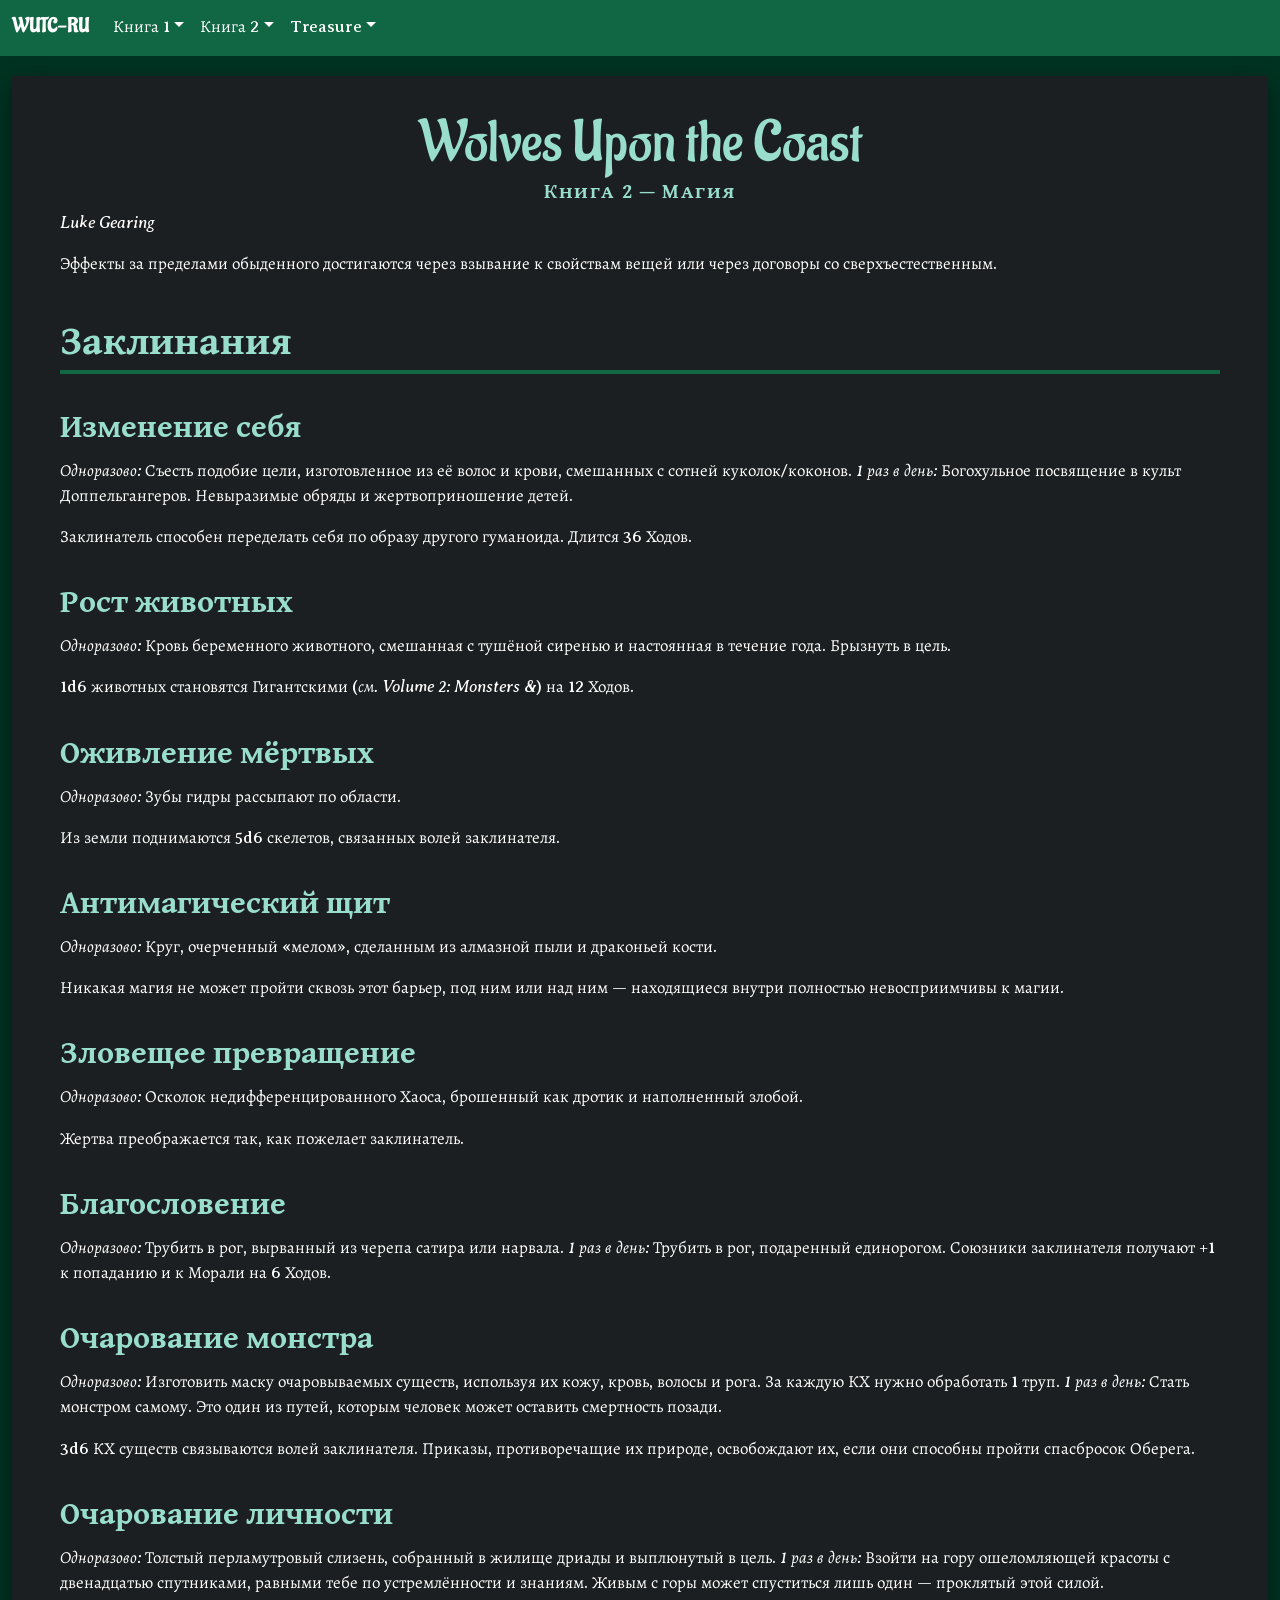
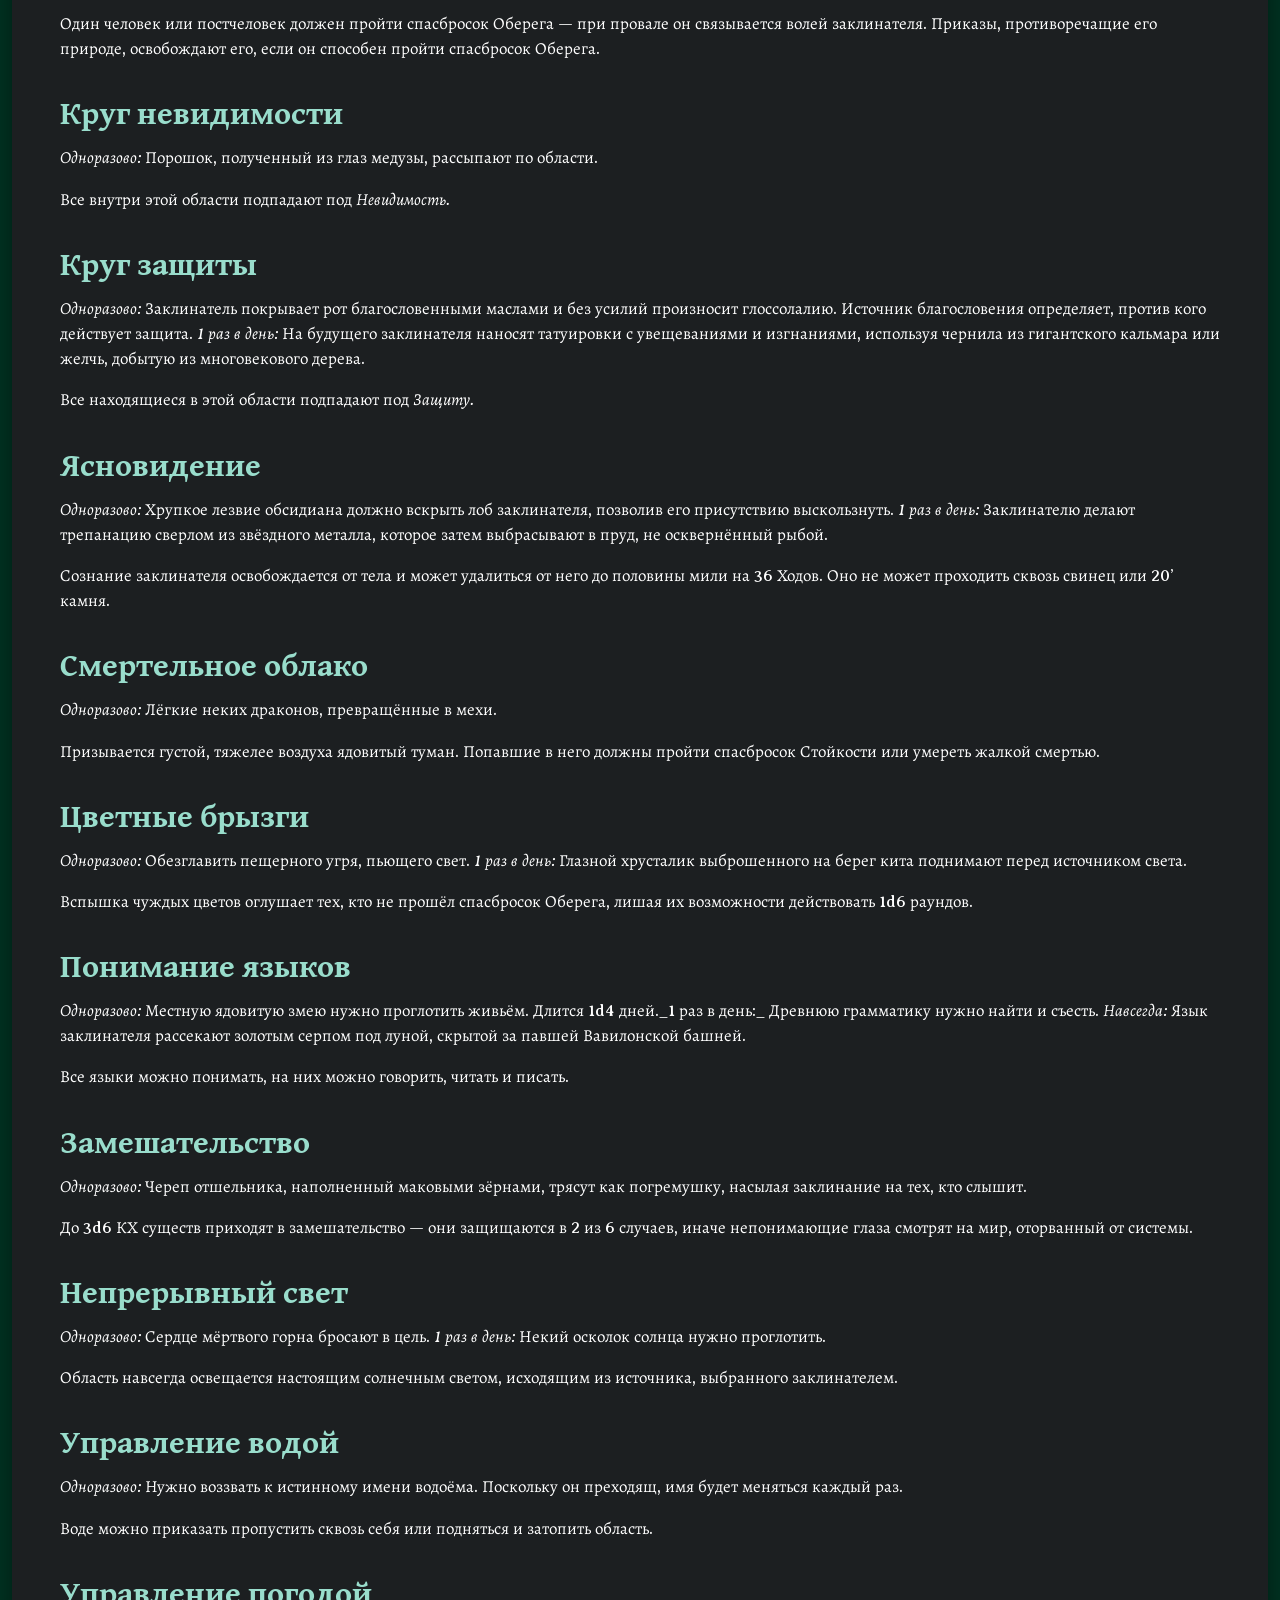
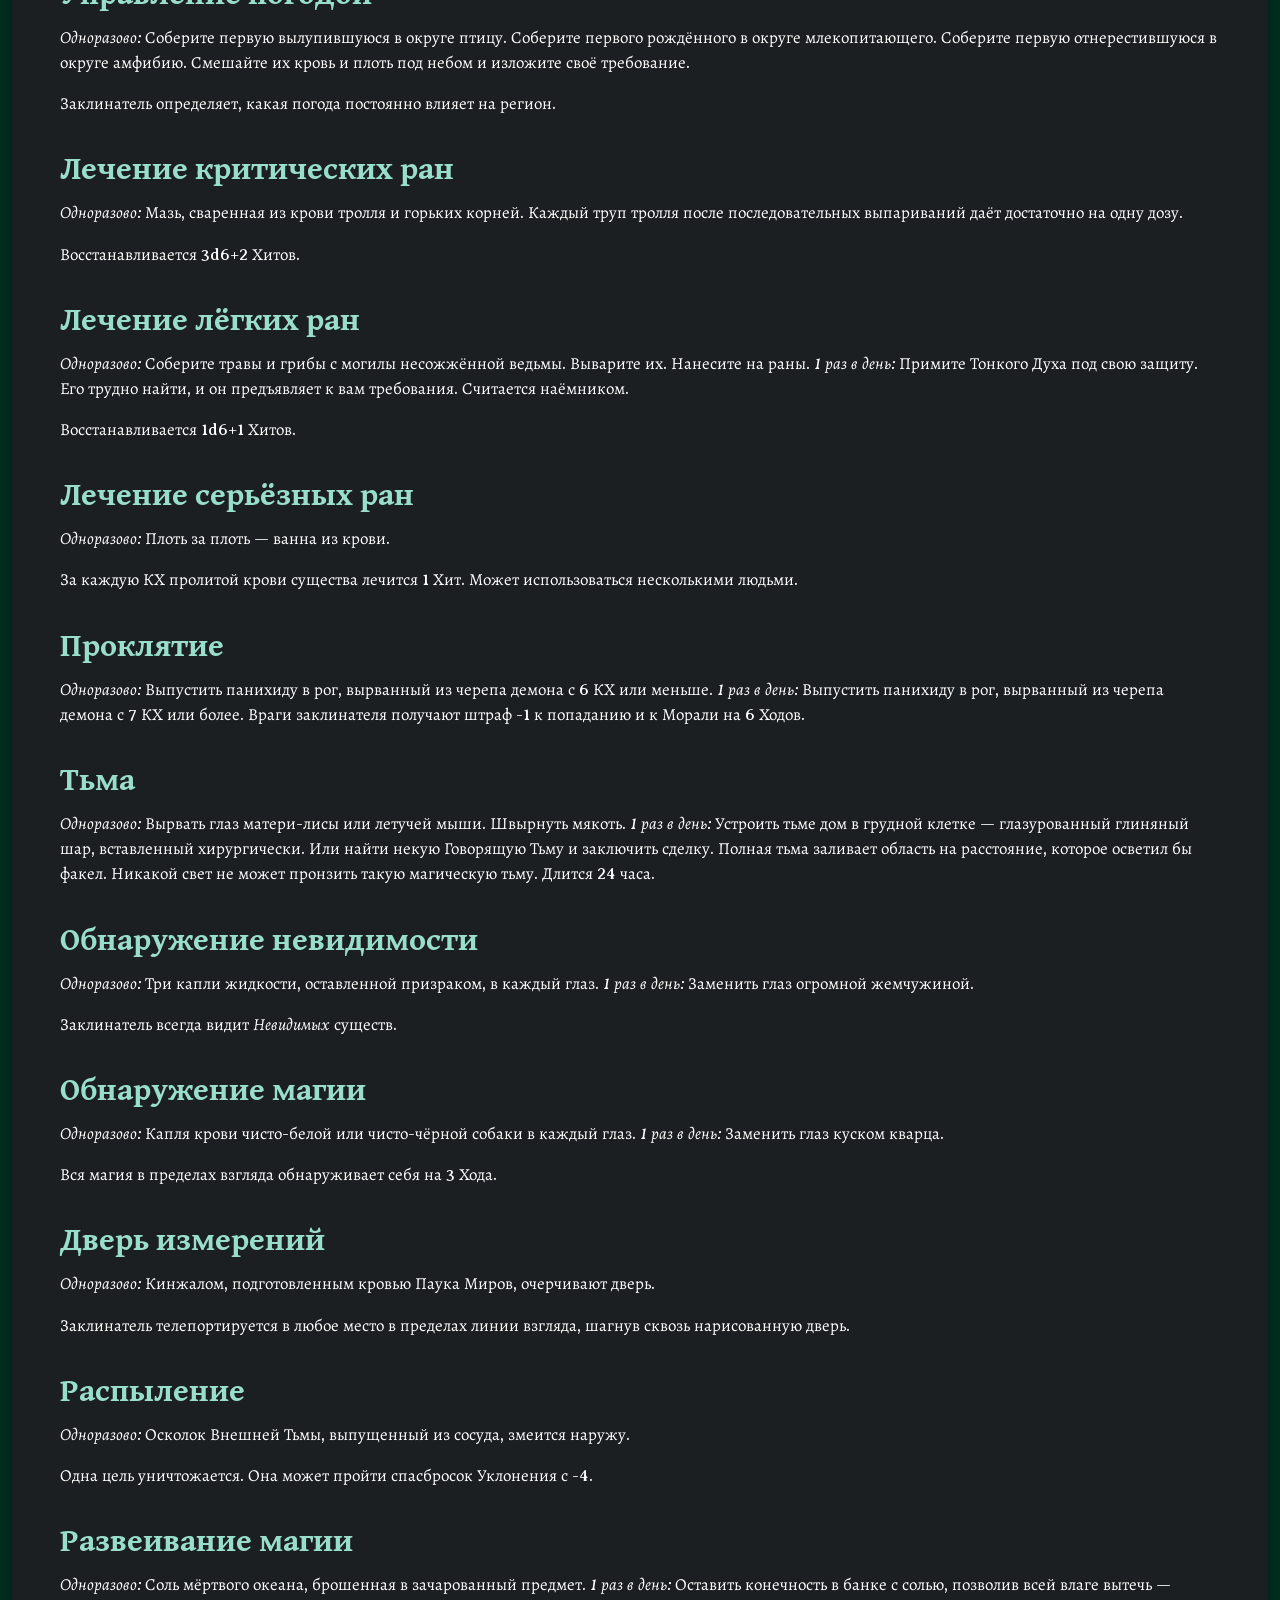
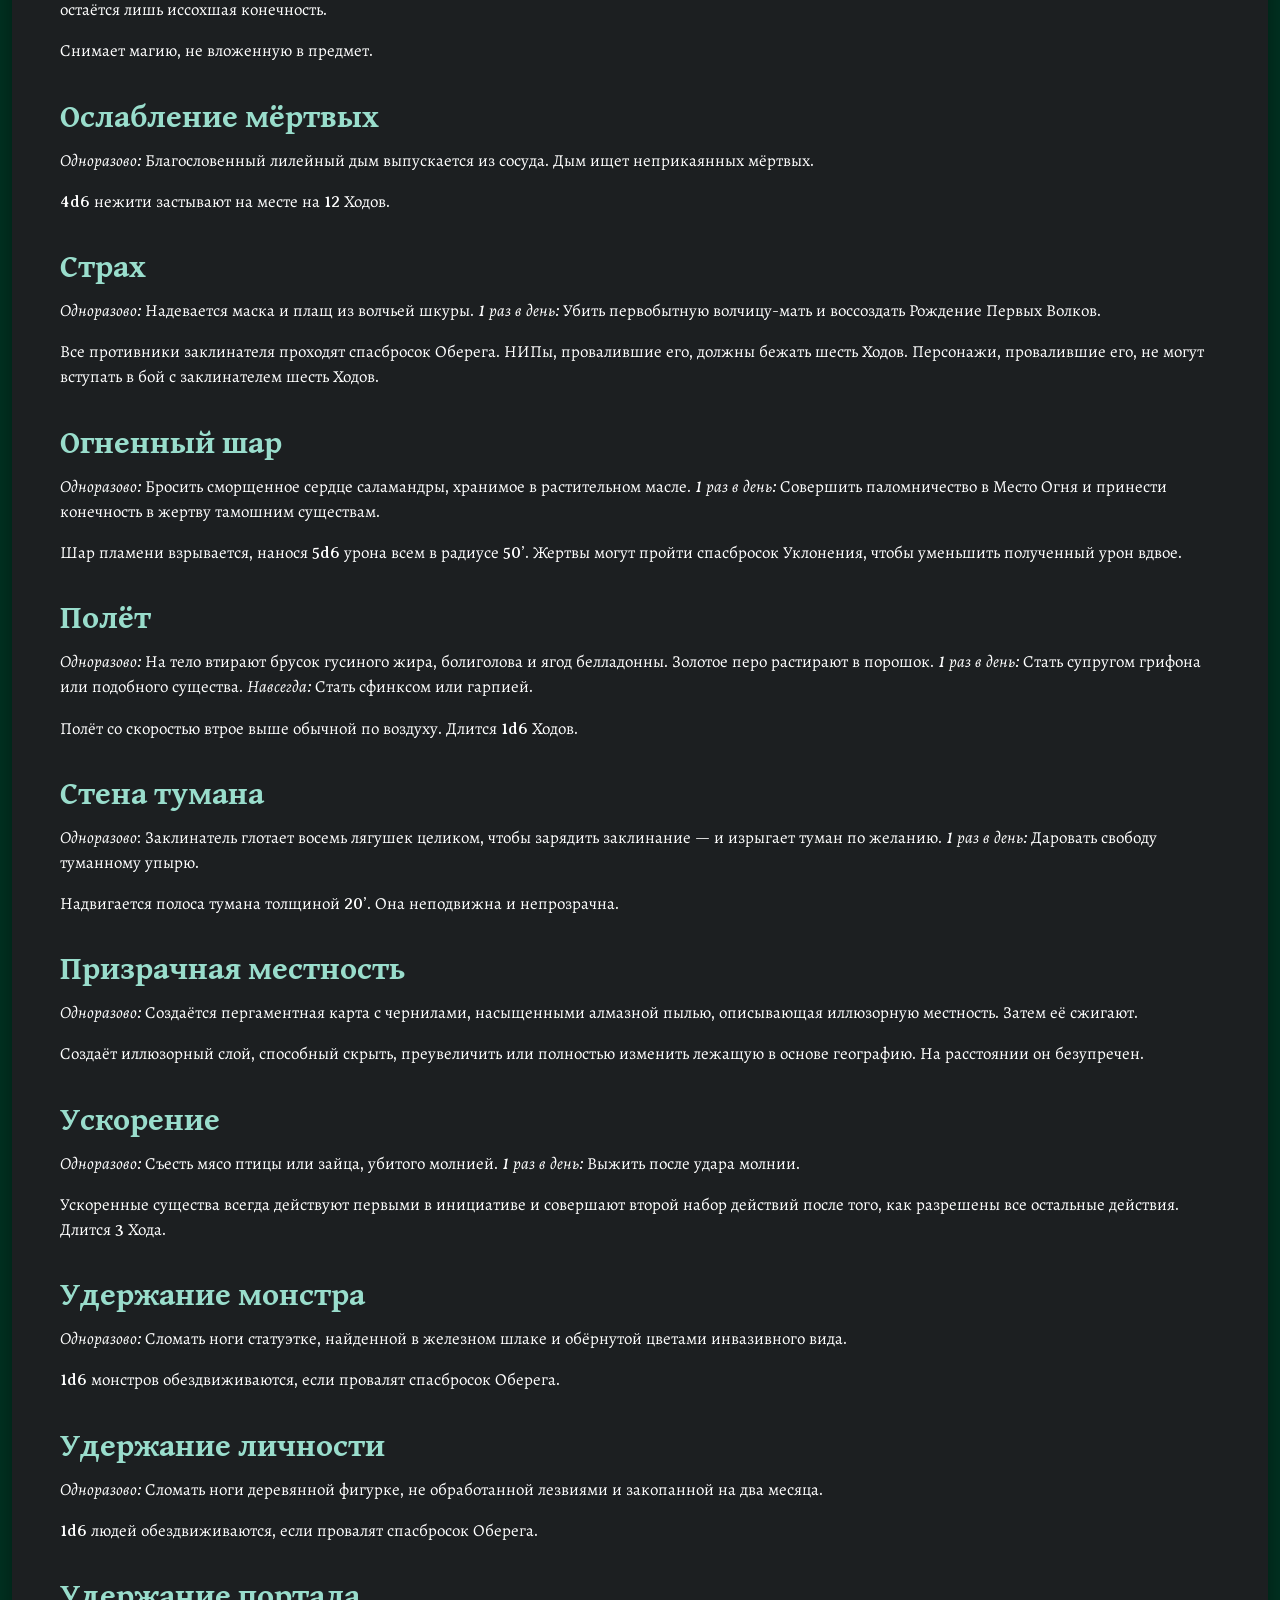
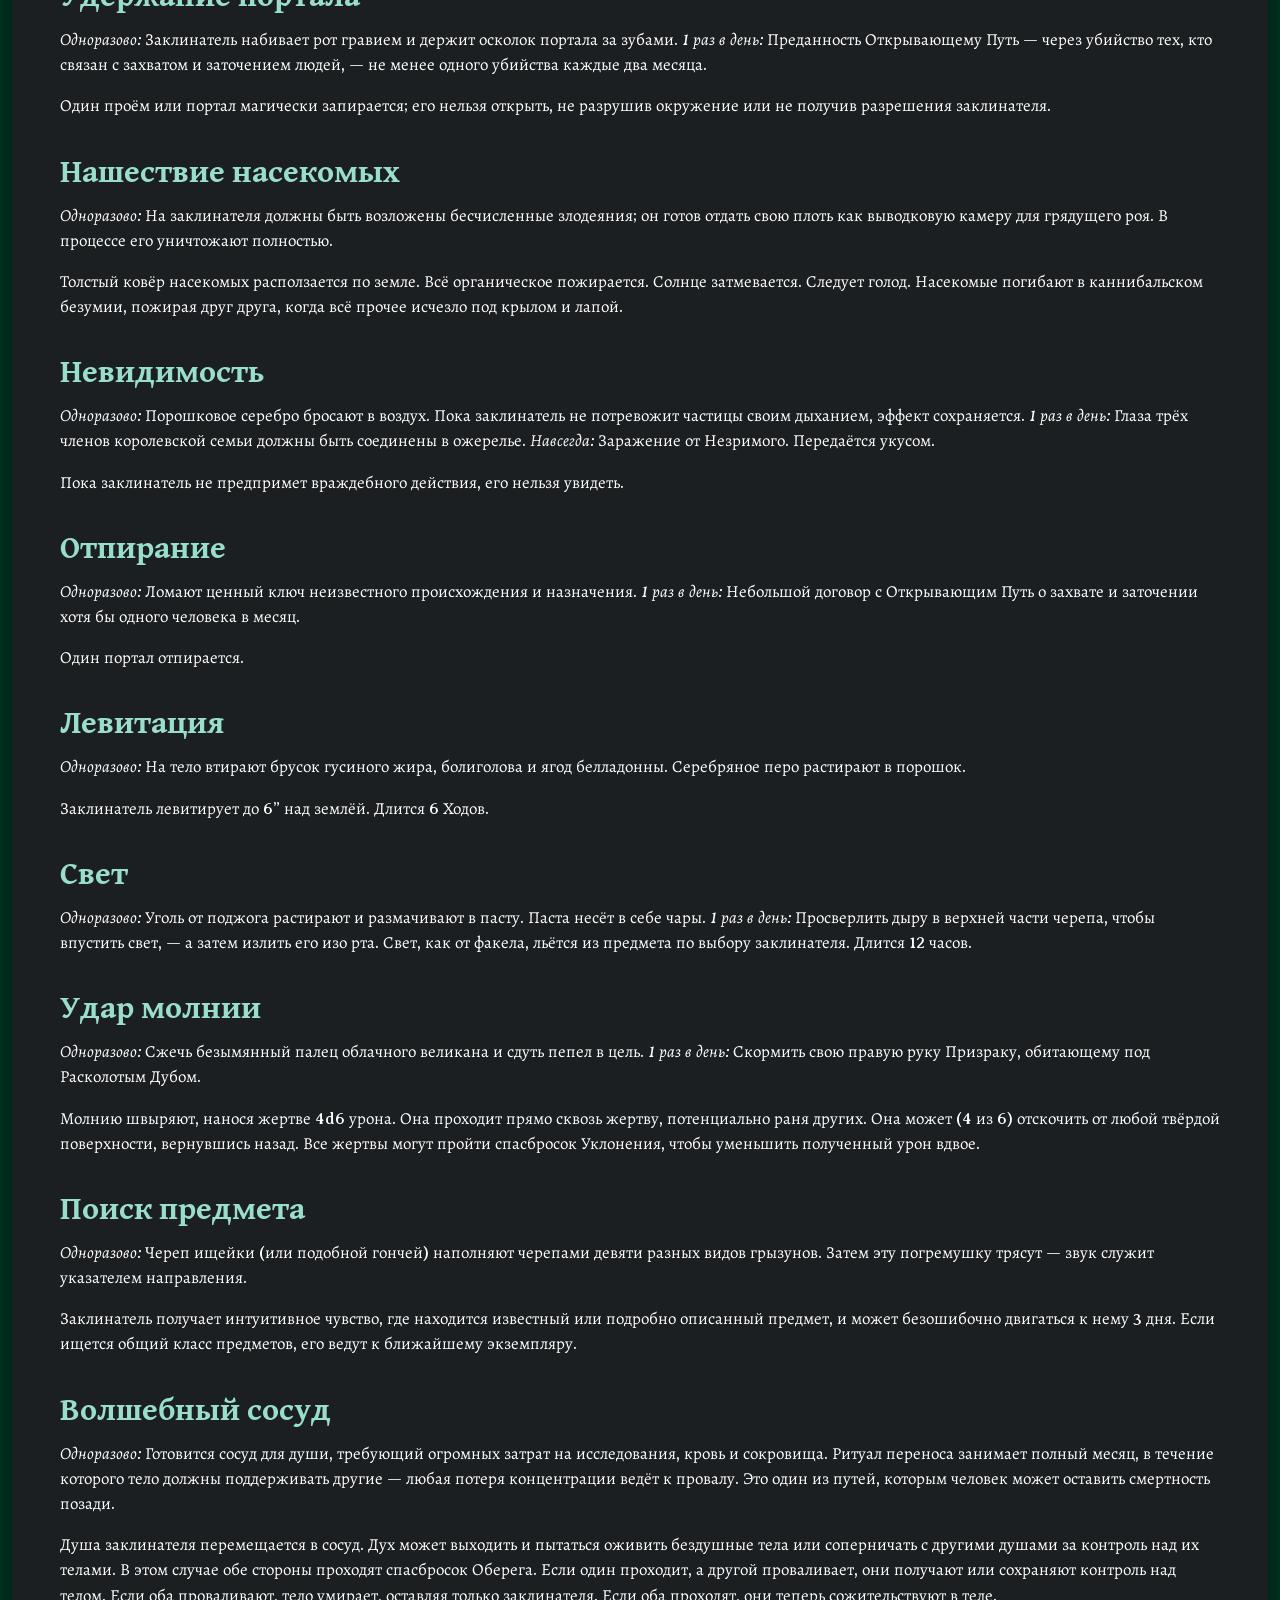
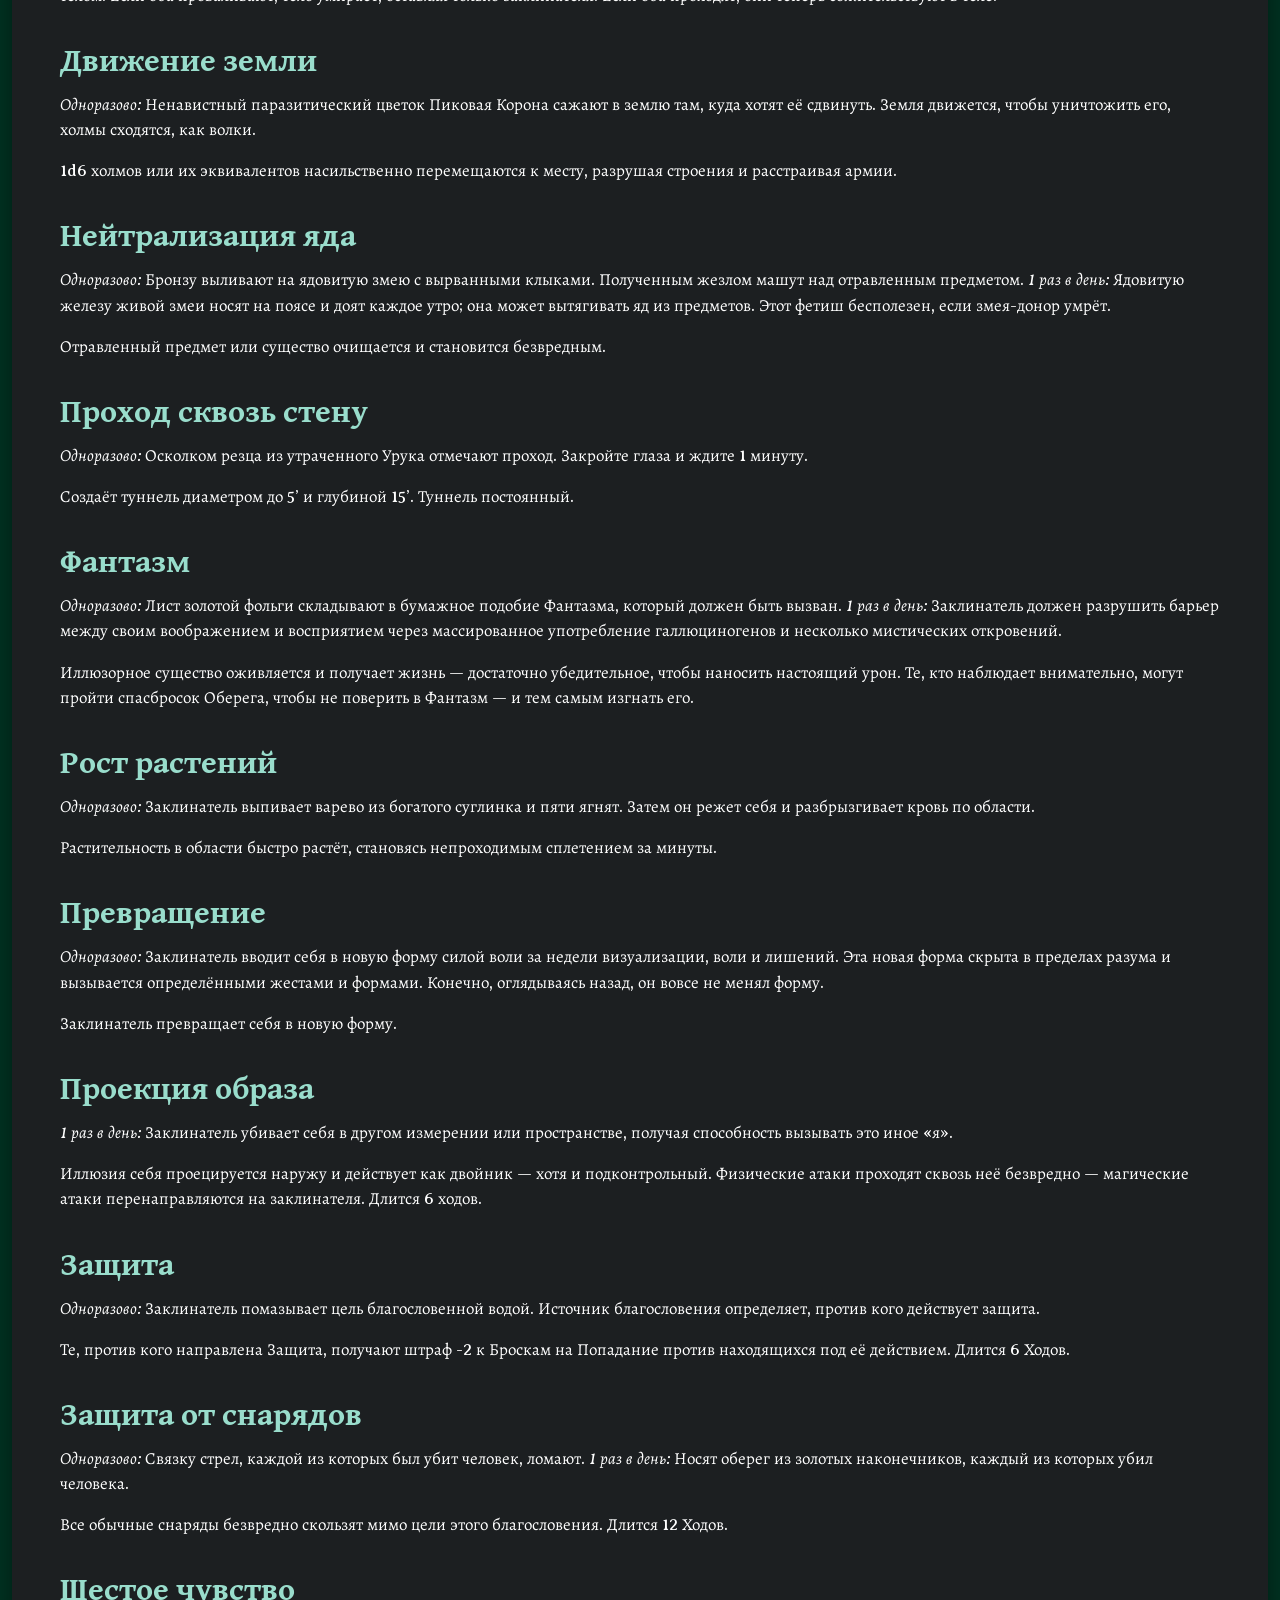
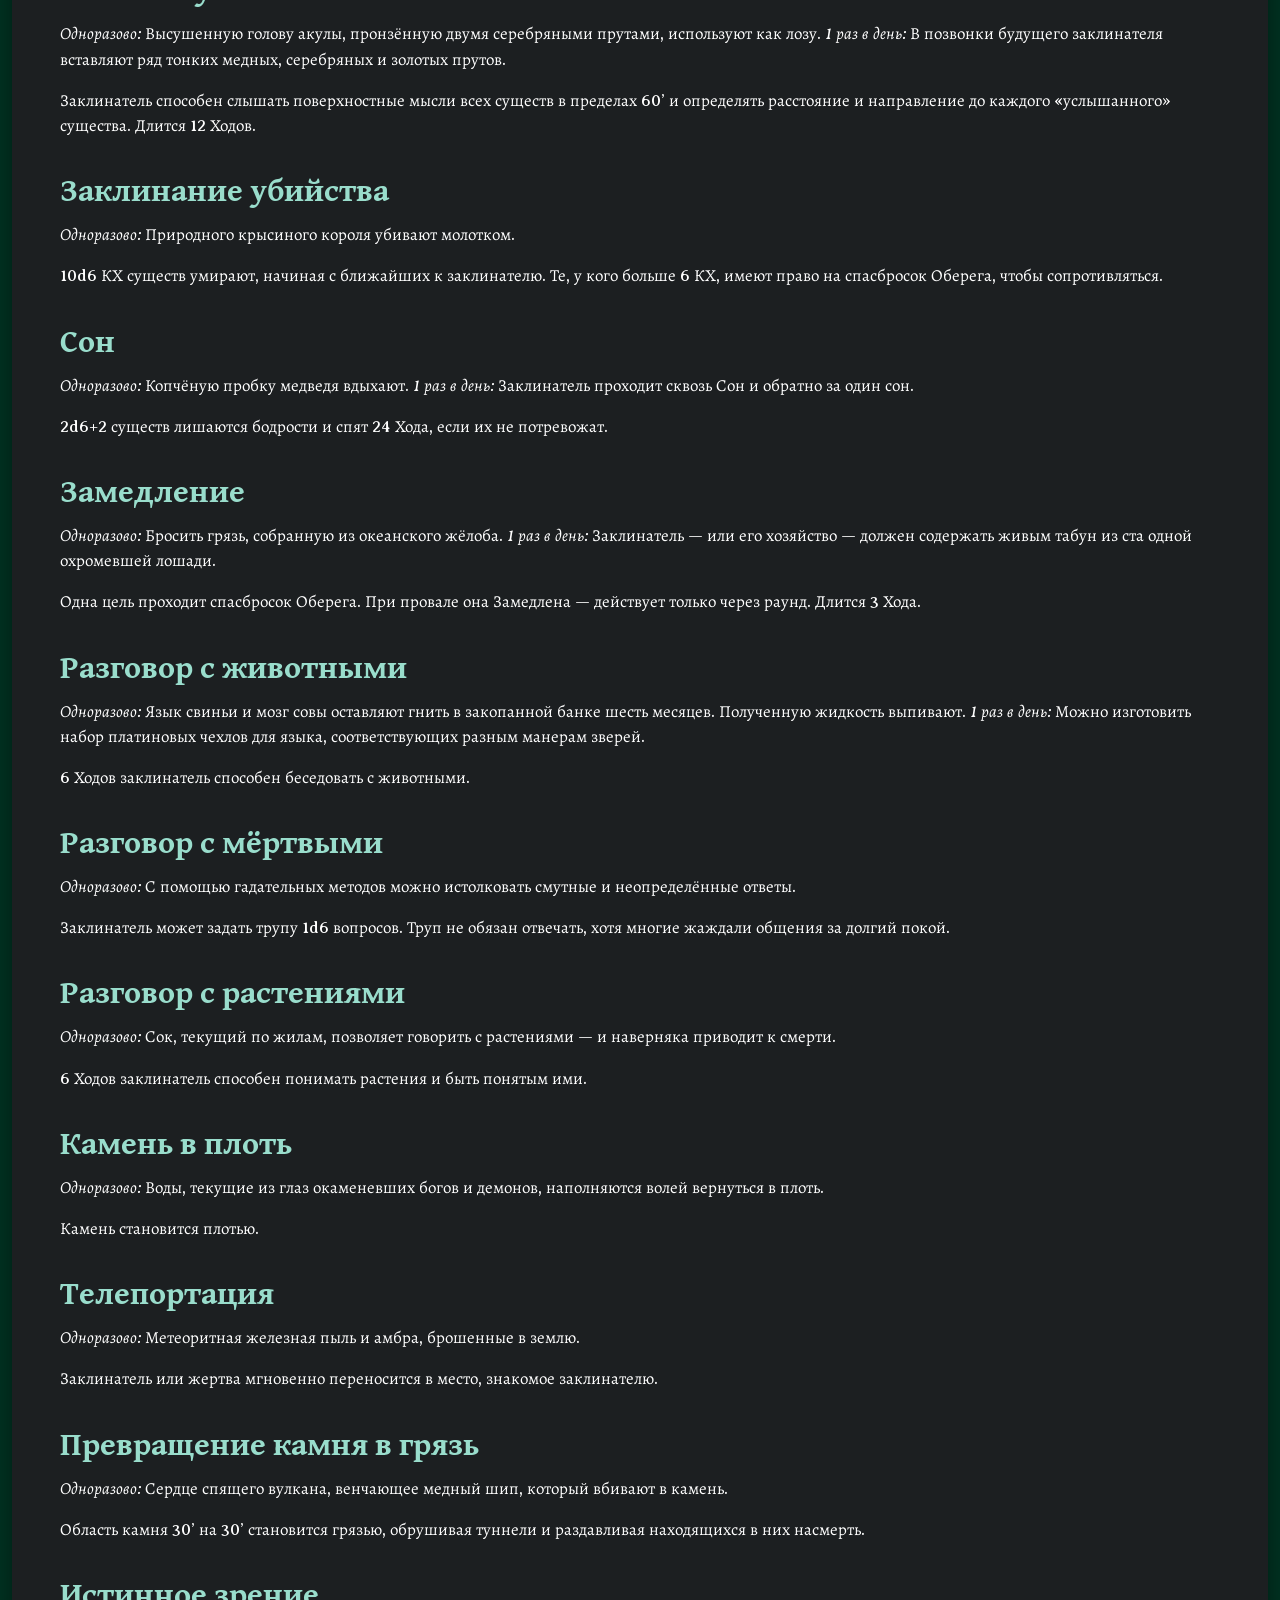
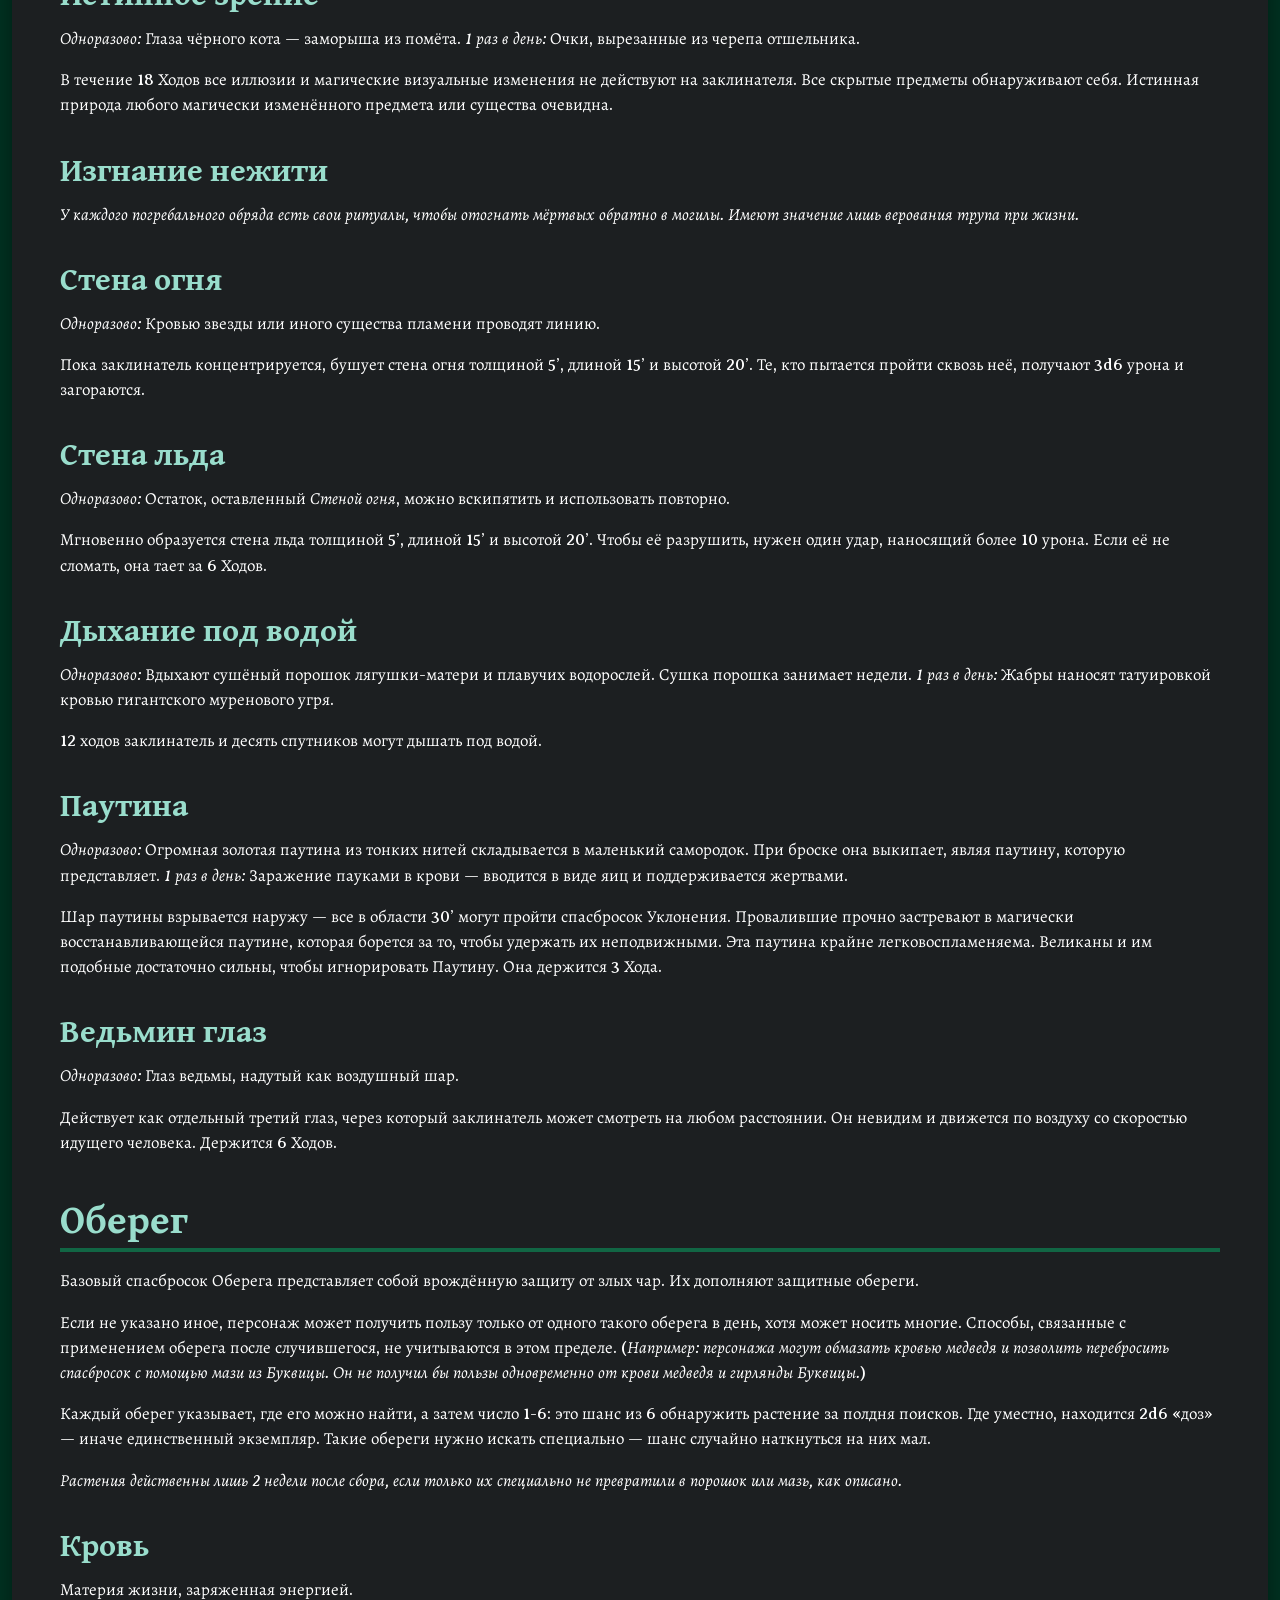
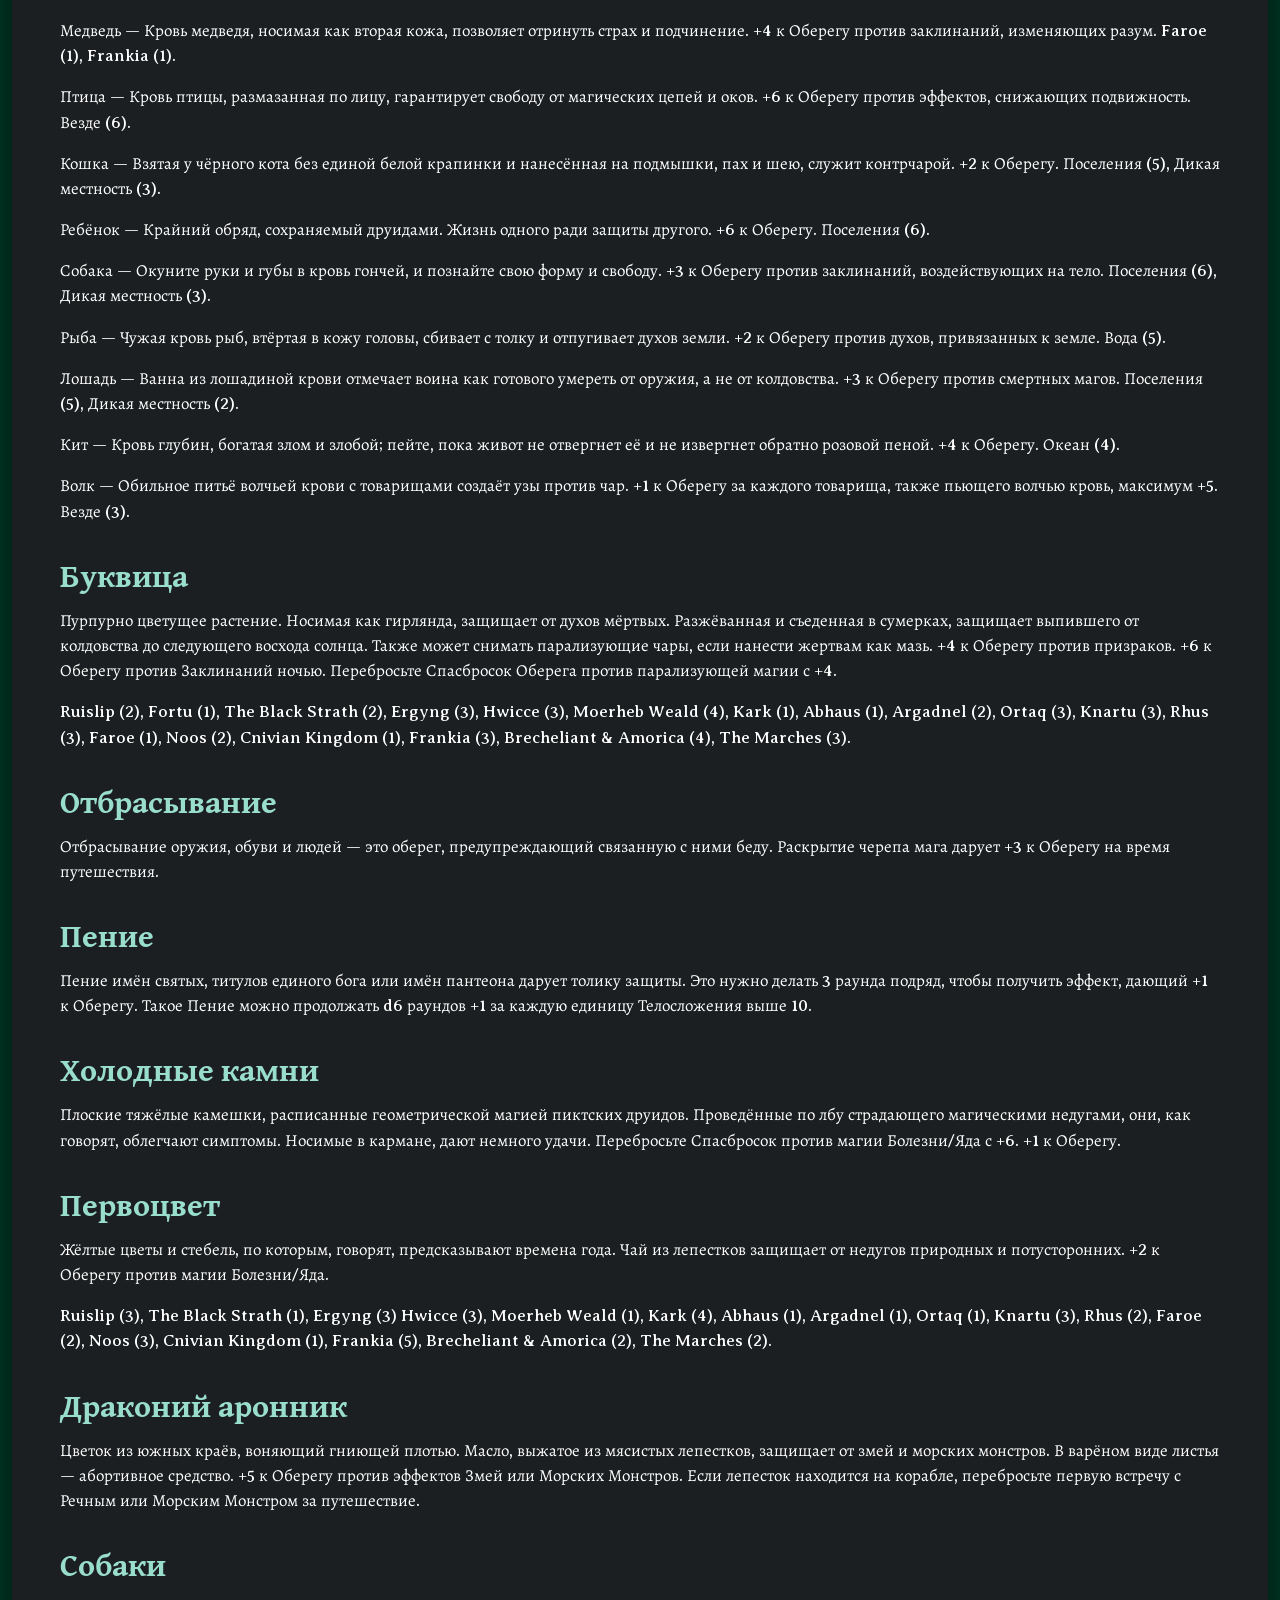
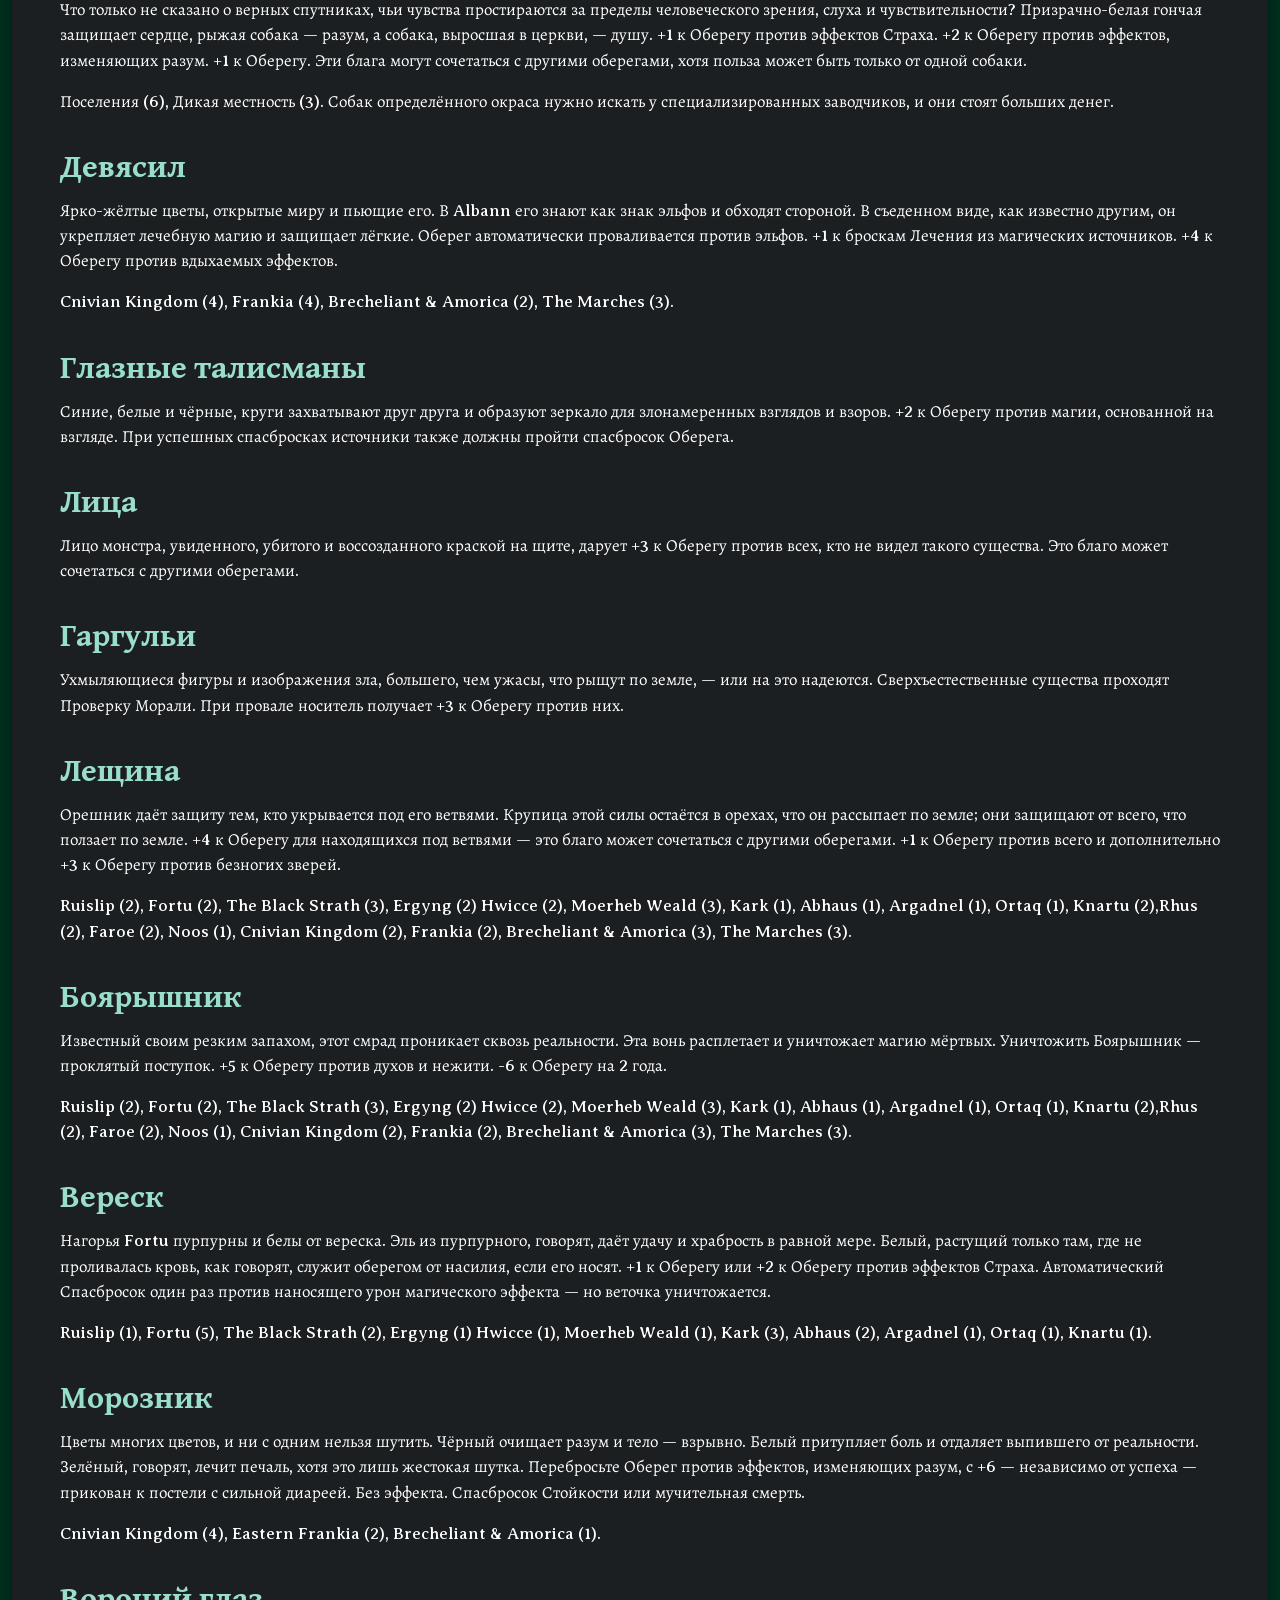
==== commit 1717b187: "Только тёмная тема: убран переключатель, таблицы тёмные, кэш-хэш для CSS/JS" ====
--- a/magic.html
+++ b/magic.html
@@ -1,5 +1,5 @@
 <!DOCTYPE html>
-<html lang="ru" data-bs-theme="light">
+<html lang="ru" data-bs-theme="dark">
 <head>
     <meta charset="utf-8">
     <meta name="viewport" content="width=device-width, initial-scale=1">
@@ -9,7 +9,7 @@
     <link rel="preconnect" href="https://fonts.gstatic.com" crossorigin>
     <link href="https://fonts.googleapis.com/css2?family=Aladin&family=Alegreya:ital,wght@0,400;0,700;1,400;1,700&family=Averia+Serif+Libre:ital,wght@0,300;0,400;0,700;1,300;1,400&family=Gentium+Book+Plus:ital,wght@0,400;0,700;1,400&display=swap" rel="stylesheet">
     <link href="https://cdn.jsdelivr.net/npm/bootstrap@5.3.3/dist/css/bootstrap.min.css" rel="stylesheet">
-    <link href="assets/style.css" rel="stylesheet">
+    <link href="assets/style.css?v=d457dec87a" rel="stylesheet">
 </head>
 <body>
 <a class="visually-hidden-focusable" href="#main">К содержанию</a>
@@ -26,11 +26,6 @@
                 <li class="nav-item dropdown"><a class="nav-link dropdown-toggle" href="magic.html" role="button" data-bs-toggle="dropdown" aria-expanded="false">Книга 2</a><ul class="dropdown-menu"><li><a class="dropdown-item" href="magic.html#заклинания">Заклинания</a></li><li><a class="dropdown-item" href="magic.html#оберег">Оберег</a></li><li><a class="dropdown-item" href="magic.html#приложение-1-изгнание-нежити">Приложение 1: Изгнание нежити</a></li></ul></li>
                 <li class="nav-item dropdown"><a class="nav-link dropdown-toggle" href="treasure.html" role="button" data-bs-toggle="dropdown" aria-expanded="false">Treasure</a><ul class="dropdown-menu"><li><a class="dropdown-item" href="treasure.html#таблицы-сокровищ">Таблицы сокровищ</a></li><li><a class="dropdown-item" href="treasure.html#монеты">Монеты</a></li><li><a class="dropdown-item" href="treasure.html#товары-1d100">Товары (1d100)</a></li><li><a class="dropdown-item" href="treasure.html#артефакты-d20">Артефакты (d20)</a></li><li><a class="dropdown-item" href="treasure.html#карты">Карты</a></li><li><a class="dropdown-item" href="treasure.html#магические-предметы-d100">Магические предметы (d100)</a></li></ul></li>
             </ul>
-            <button id="themeToggle" class="btn btn-sm wutc-theme-toggle ms-lg-2 mt-2 mt-lg-0"
-                    type="button" aria-label="Переключить тему">
-                <span class="theme-icon theme-icon-light" aria-hidden="true">&#9788;</span>
-                <span class="theme-icon theme-icon-dark" aria-hidden="true">&#9790;</span>
-            </button>
         </div>
     </div>
 </nav>
@@ -369,6 +364,6 @@
     </footer>
 </div>
 <script src="https://cdn.jsdelivr.net/npm/bootstrap@5.3.3/dist/js/bootstrap.bundle.min.js"></script>
-<script src="assets/app.js"></script>
+<script src="assets/app.js?v=a6cea43edc"></script>
 </body>
 </html>
--- a/assets/style.css
+++ b/assets/style.css
@@ -1,26 +1,15 @@
-/* WutC-RU — оформление по мотивам callmepartario.github.io/wutc */
+/* WutC-RU — тёмное оформление по мотивам callmepartario.github.io/wutc */
 
 :root {
-    --wutc-green: #164;
-    --wutc-deep: #064;
-    --wutc-deep-dark: #032;
-    --wutc-paper: #ffffff;
-    --wutc-paper-soft: #f2fffc;
-    --wutc-ink: #000000;
-    --wutc-link: #2b71f4;
-    --wutc-link-hover: #225ac3;
-    --wutc-rule: #164;
-    --wutc-navbar: #f2fffc;
-    --wutc-shadow: rgba(0, 0, 0, .08);
-}
-
-[data-bs-theme="dark"] {
+    color-scheme: dark;
     --wutc-green: #9dc;
     --wutc-paper: #1c1f21;
     --wutc-paper-soft: #222829;
+    --wutc-deep: #032;
     --wutc-ink: #ffffff;
     --wutc-link: #facc8e;
     --wutc-link-hover: #fca832;
+    --wutc-rule: #164;
     --wutc-navbar: #164;
     --wutc-shadow: rgba(0, 0, 0, .45);
 }
@@ -39,10 +28,6 @@
     background-color: var(--wutc-deep);
 }
 
-[data-bs-theme="dark"] body {
-    background-color: var(--wutc-deep-dark);
-}
-
 a {
     color: var(--wutc-link);
 }
@@ -69,24 +54,16 @@
     font-size: 1.25rem;
     font-weight: 600;
     line-height: 1.2;
-    color: var(--wutc-green);
-}
-
-[data-bs-theme="dark"] .wutc-navbar .navbar-brand {
     color: #ffffff;
 }
 
 .wutc-navbar .nav-link {
-    color: var(--wutc-green);
+    color: #ffffff;
     font-weight: 400;
 }
 
-[data-bs-theme="dark"] .wutc-navbar .nav-link {
-    color: #ffffff;
-}
-
 .wutc-navbar .dropdown-menu {
-    background-color: var(--wutc-paper);
+    background-color: var(--wutc-paper-soft);
     border-color: var(--wutc-rule);
 }
 
@@ -96,34 +73,8 @@
 
 .wutc-navbar .dropdown-item:hover,
 .wutc-navbar .dropdown-item:focus {
-    background-color: var(--wutc-paper-soft);
-    color: var(--wutc-green);
-}
-
-.wutc-theme-toggle {
-    border: 1px solid var(--wutc-rule);
-    color: var(--wutc-green);
-    background-color: transparent;
-    line-height: 1;
-    font-size: 1.1rem;
-    padding: .25rem .5rem;
-}
-
-.wutc-theme-toggle:hover {
-    background-color: var(--wutc-paper-soft);
-    color: var(--wutc-green);
-}
-
-.theme-icon-light {
-    display: none;
-}
-
-[data-bs-theme="dark"] .theme-icon-light {
-    display: inline;
-}
-
-[data-bs-theme="dark"] .theme-icon-dark {
-    display: none;
+    background-color: var(--wutc-paper);
+    color: var(--wutc-green);
 }
 
 /* ---------- Основной блок ---------- */
@@ -233,6 +184,7 @@
 .wutc-quote {
     font-style: italic;
     font-size: 1.25rem;
+    font-weight: 700;
     text-align: center;
     color: var(--wutc-green);
     border: 0;
@@ -298,8 +250,18 @@
     margin: 1.25rem 0 1.5rem;
 }
 
+.table {
+    --bs-table-color: var(--wutc-ink);
+    --bs-table-bg: transparent;
+    --bs-table-border-color: rgba(255, 255, 255, .15);
+    --bs-table-striped-color: var(--wutc-ink);
+    --bs-table-striped-bg: rgba(255, 255, 255, .06);
+    --bs-table-hover-color: var(--wutc-ink);
+}
+
 .table thead th {
     vertical-align: bottom;
+    border-bottom-color: rgba(255, 255, 255, .35);
 }
 
 /* ---------- Мелкое ---------- */
@@ -313,21 +275,3 @@
     outline: .15rem solid var(--wutc-link);
     outline-offset: .15rem;
 }
-
-@media print {
-    body {
-        background: #ffffff;
-    }
-
-    .wutc-navbar,
-    .wutc-footer,
-    .wutc-toc,
-    .header-anchor {
-        display: none !important;
-    }
-
-    .wutc-content {
-        box-shadow: none;
-        padding: 0;
-    }
-}
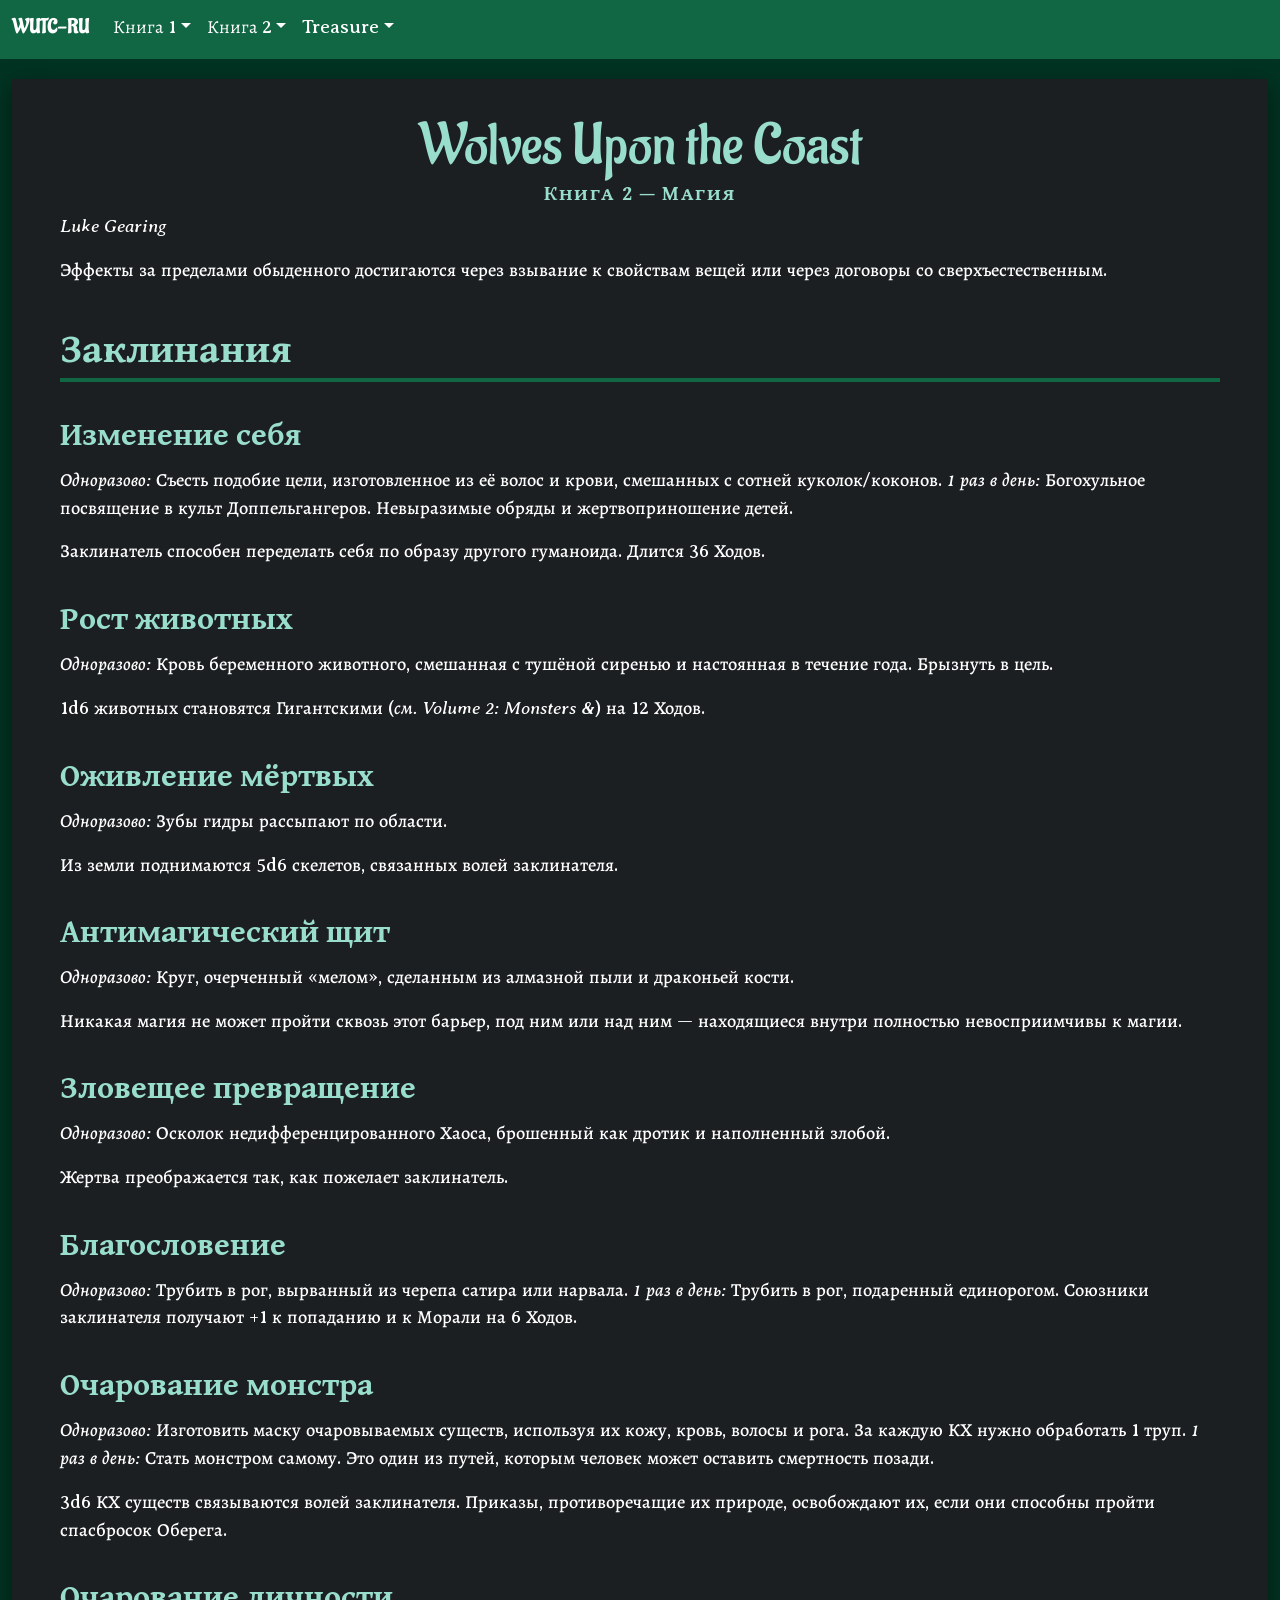
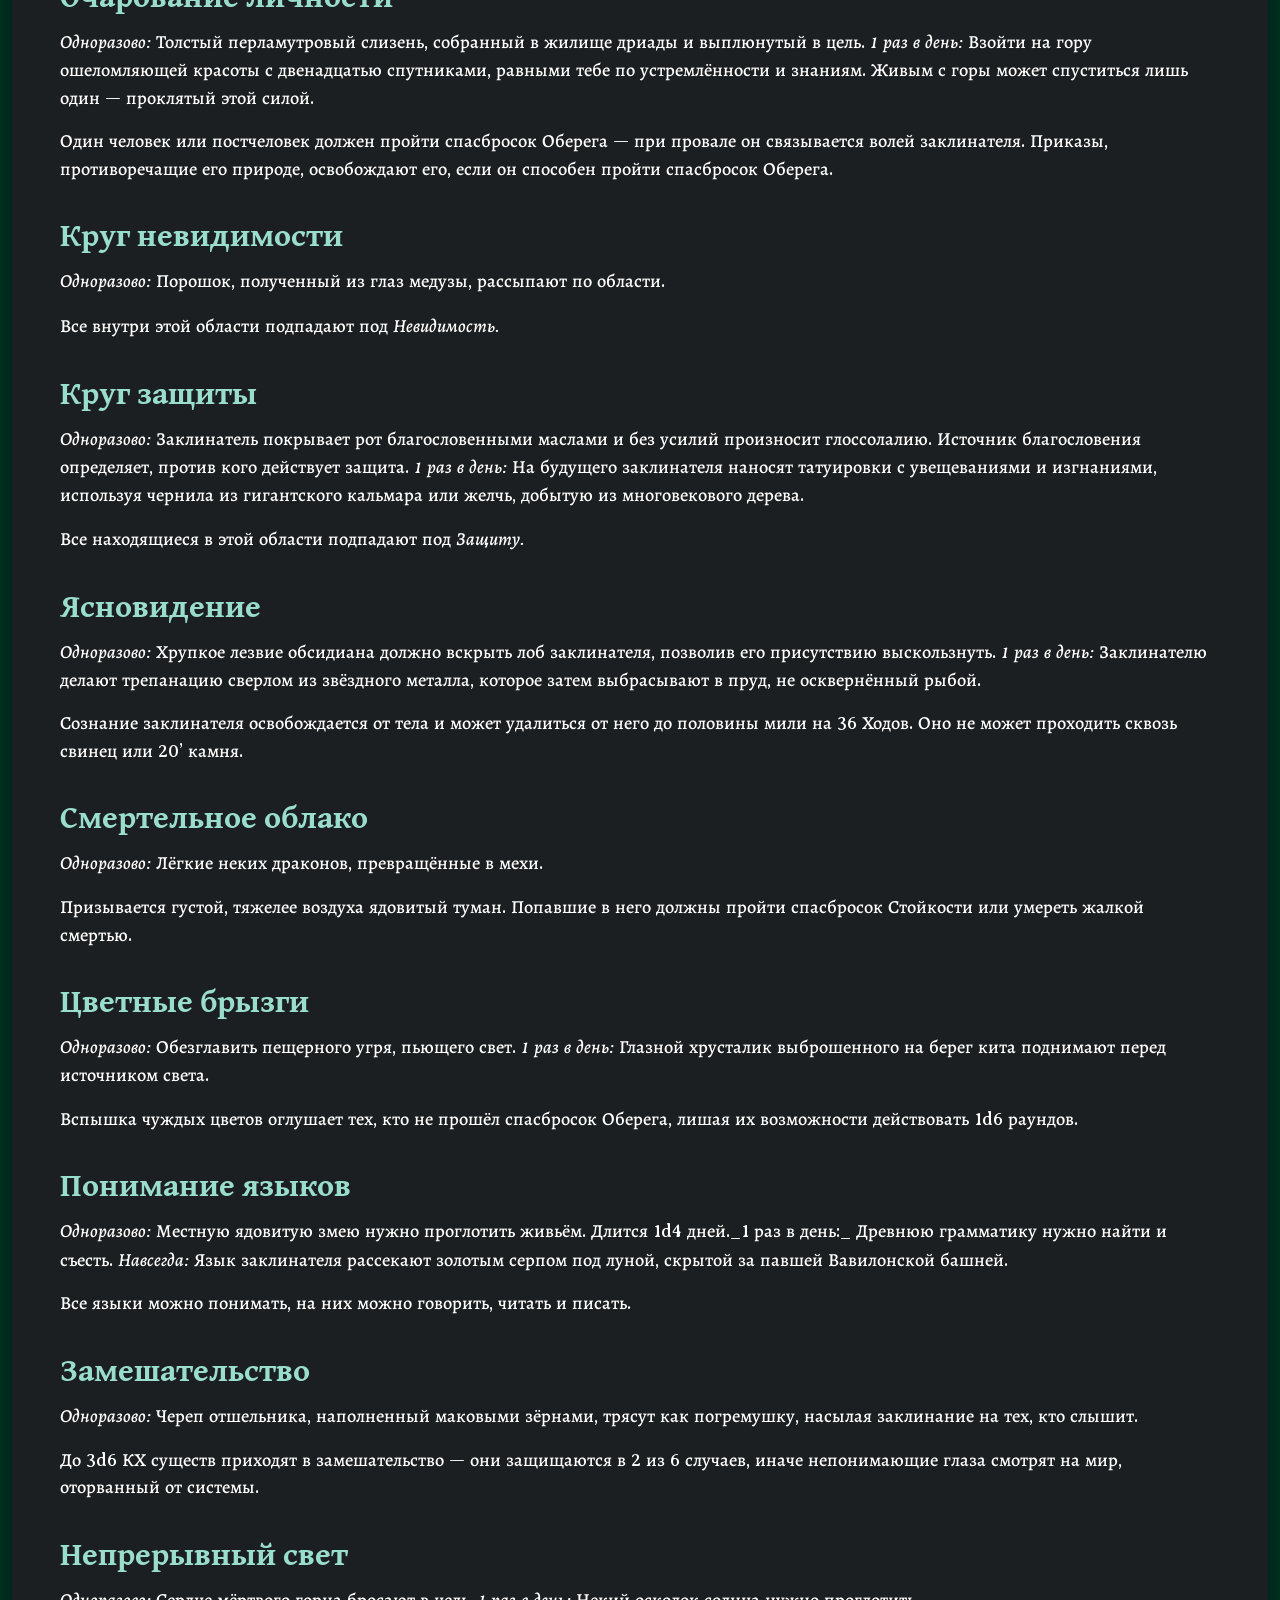
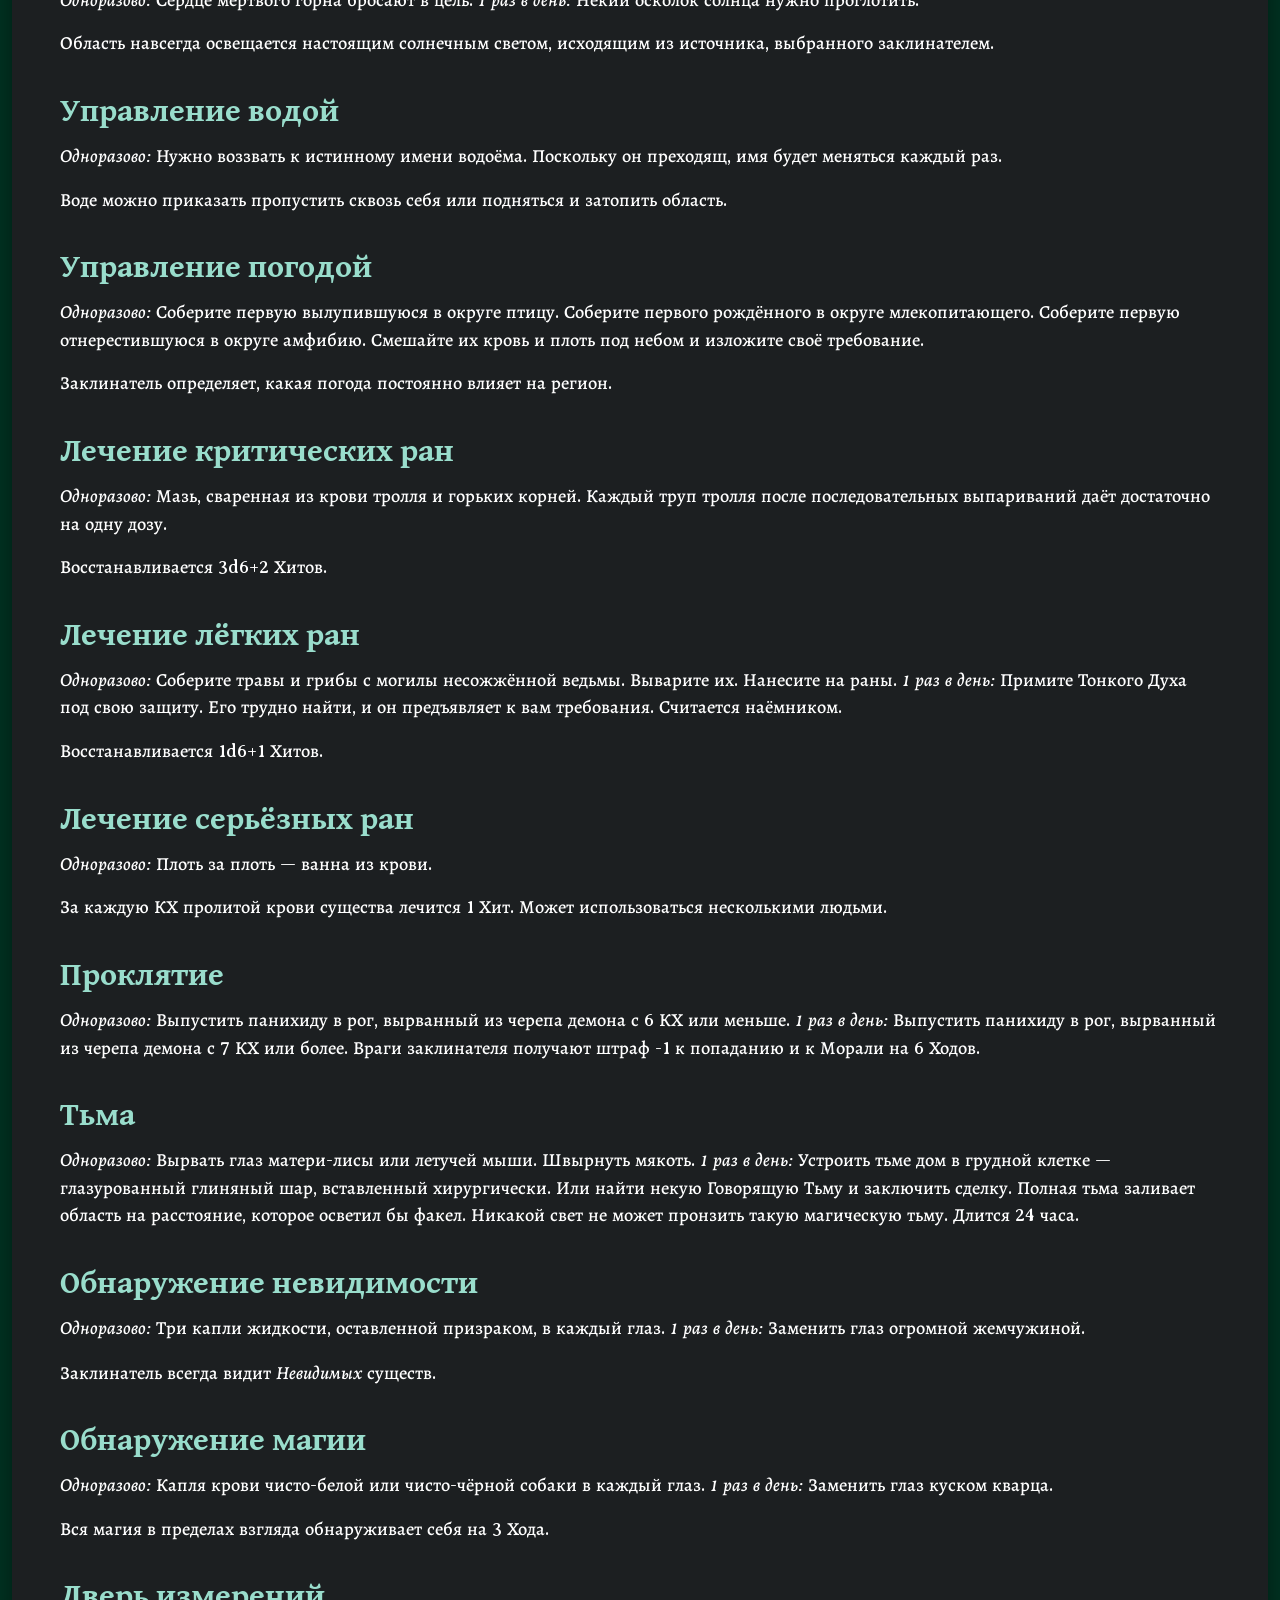
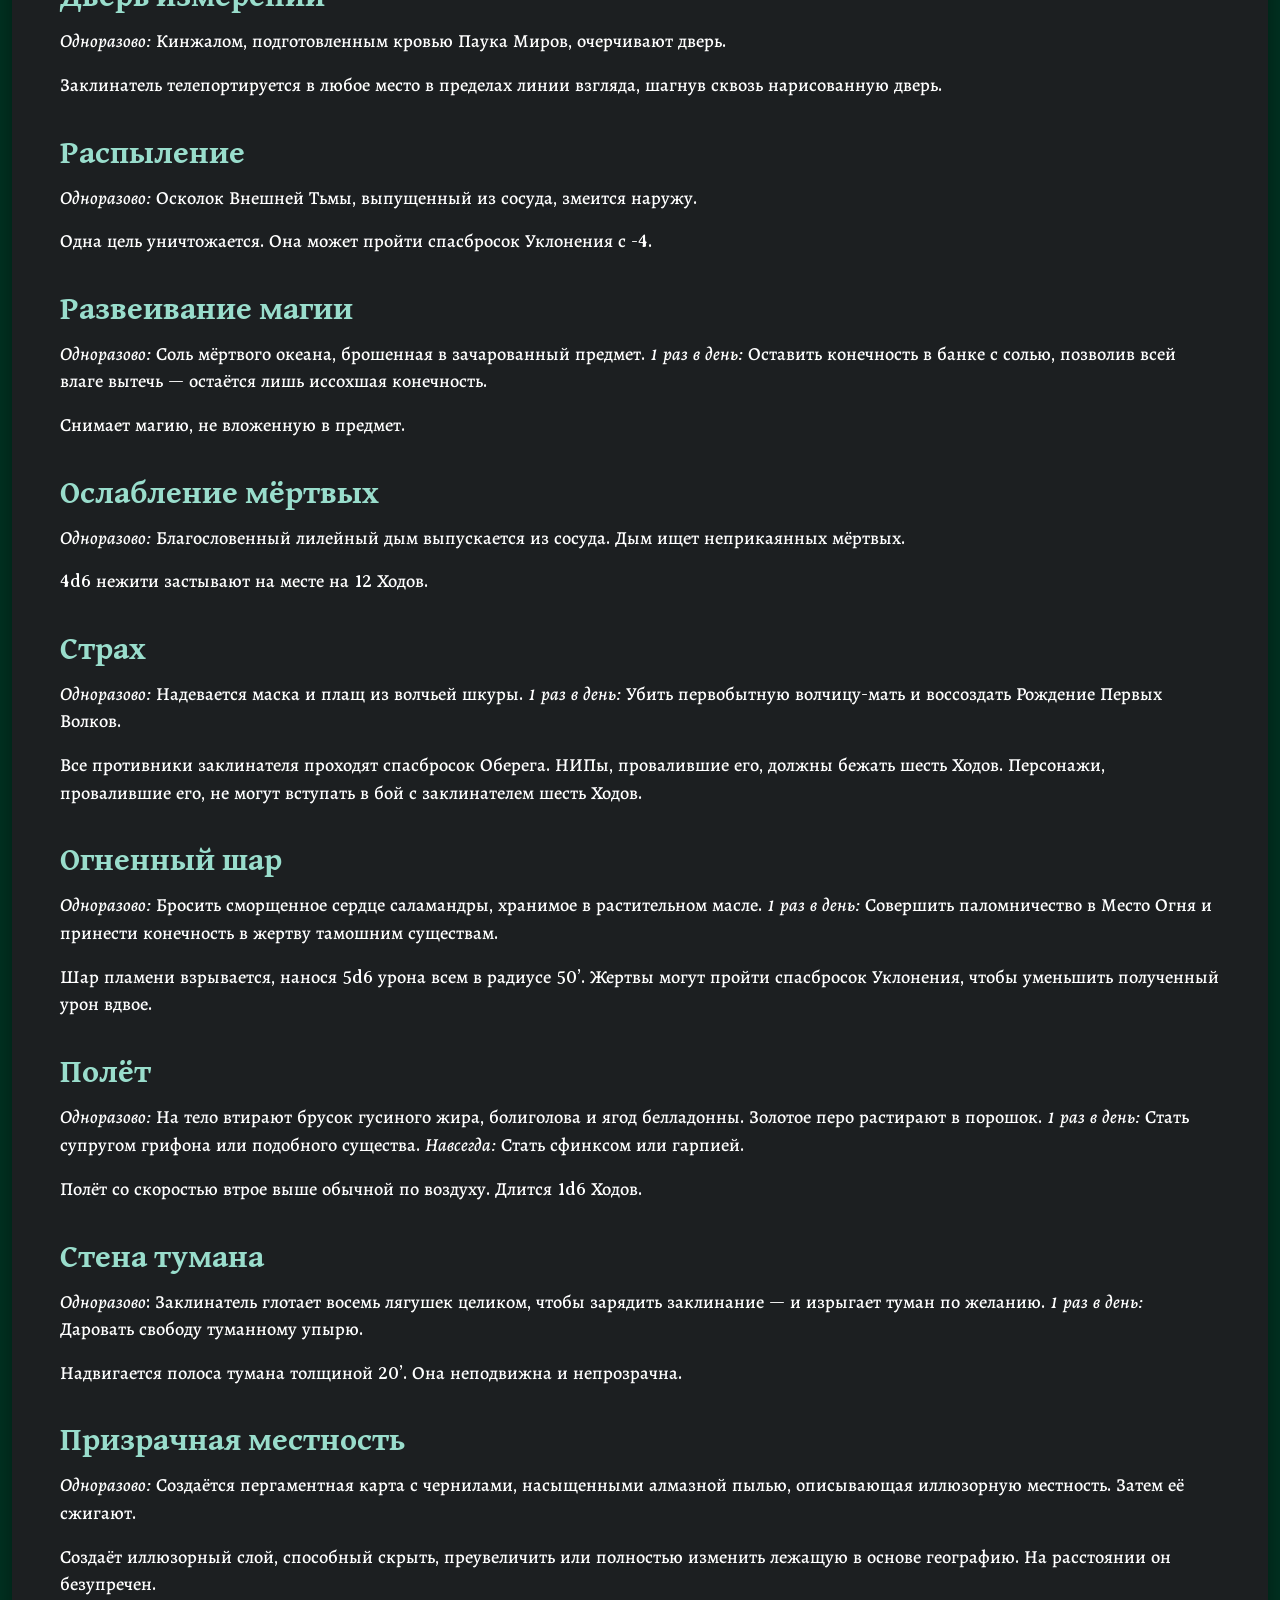
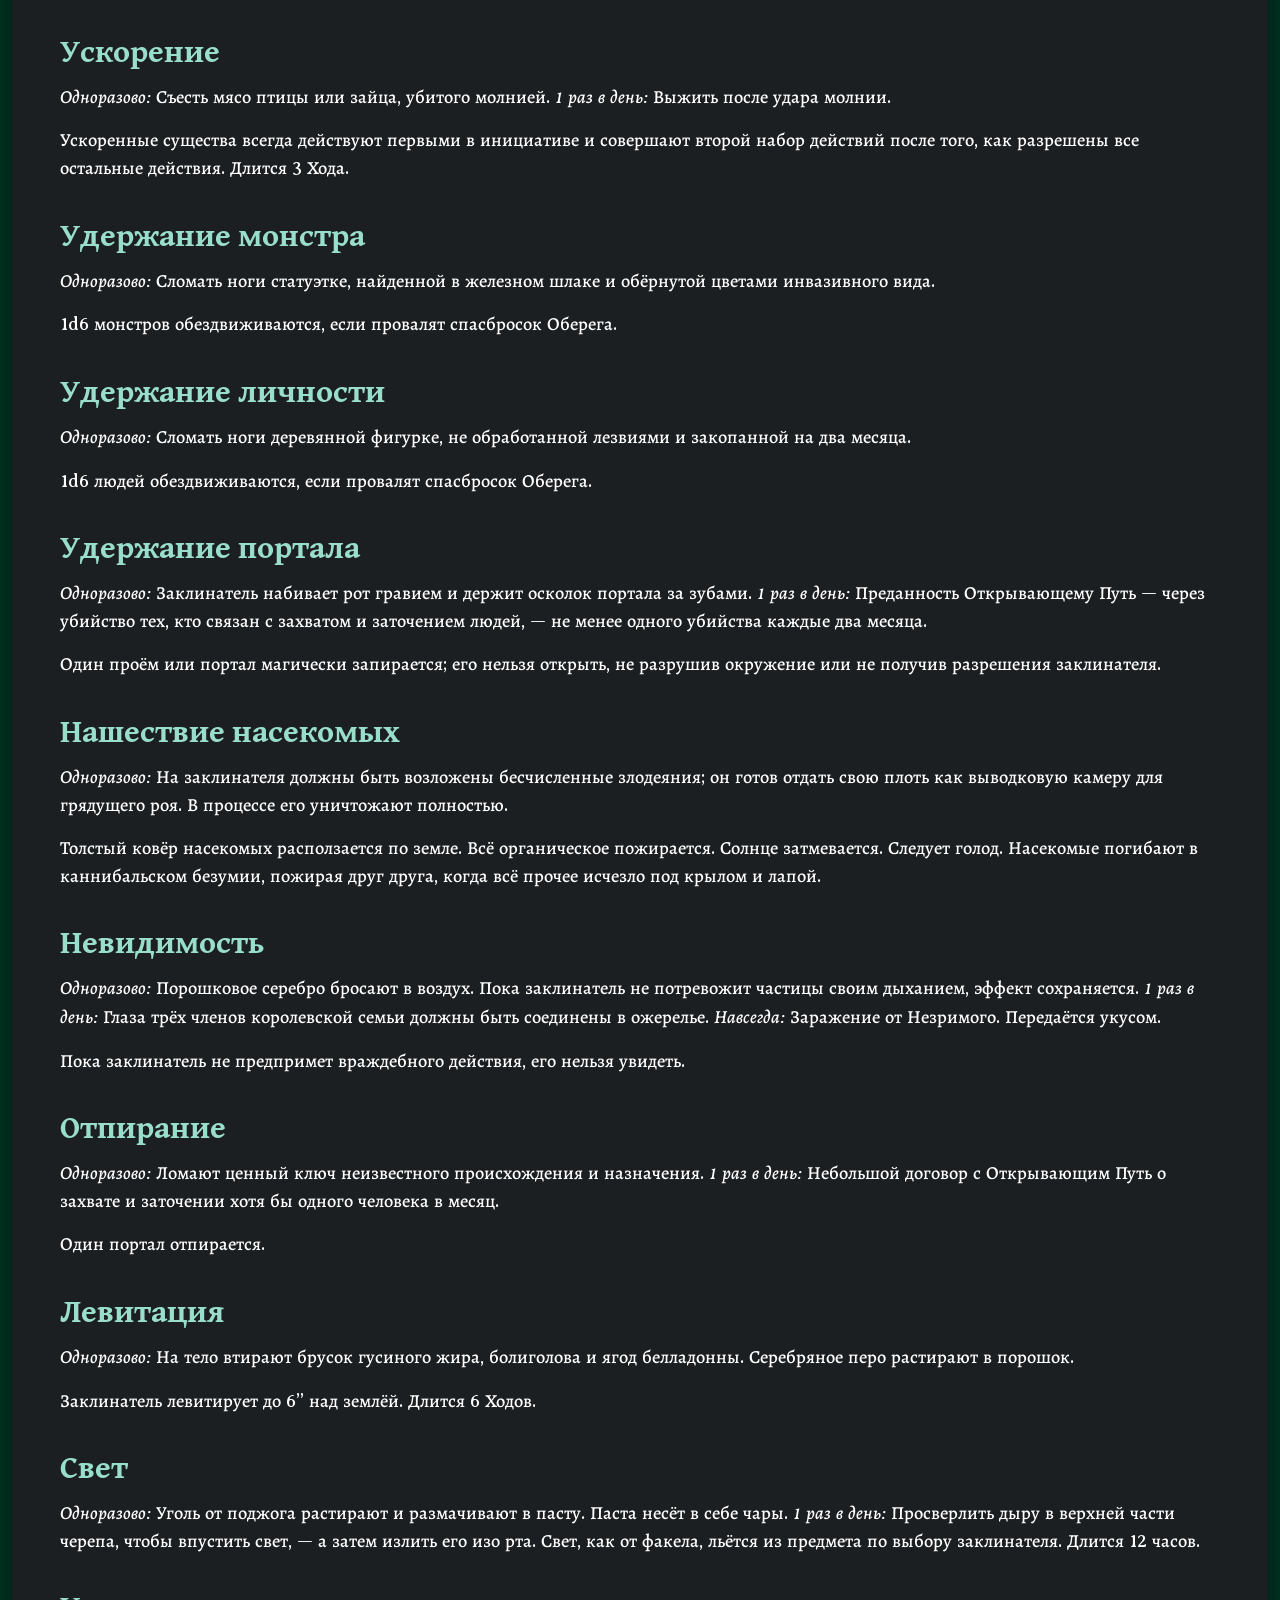
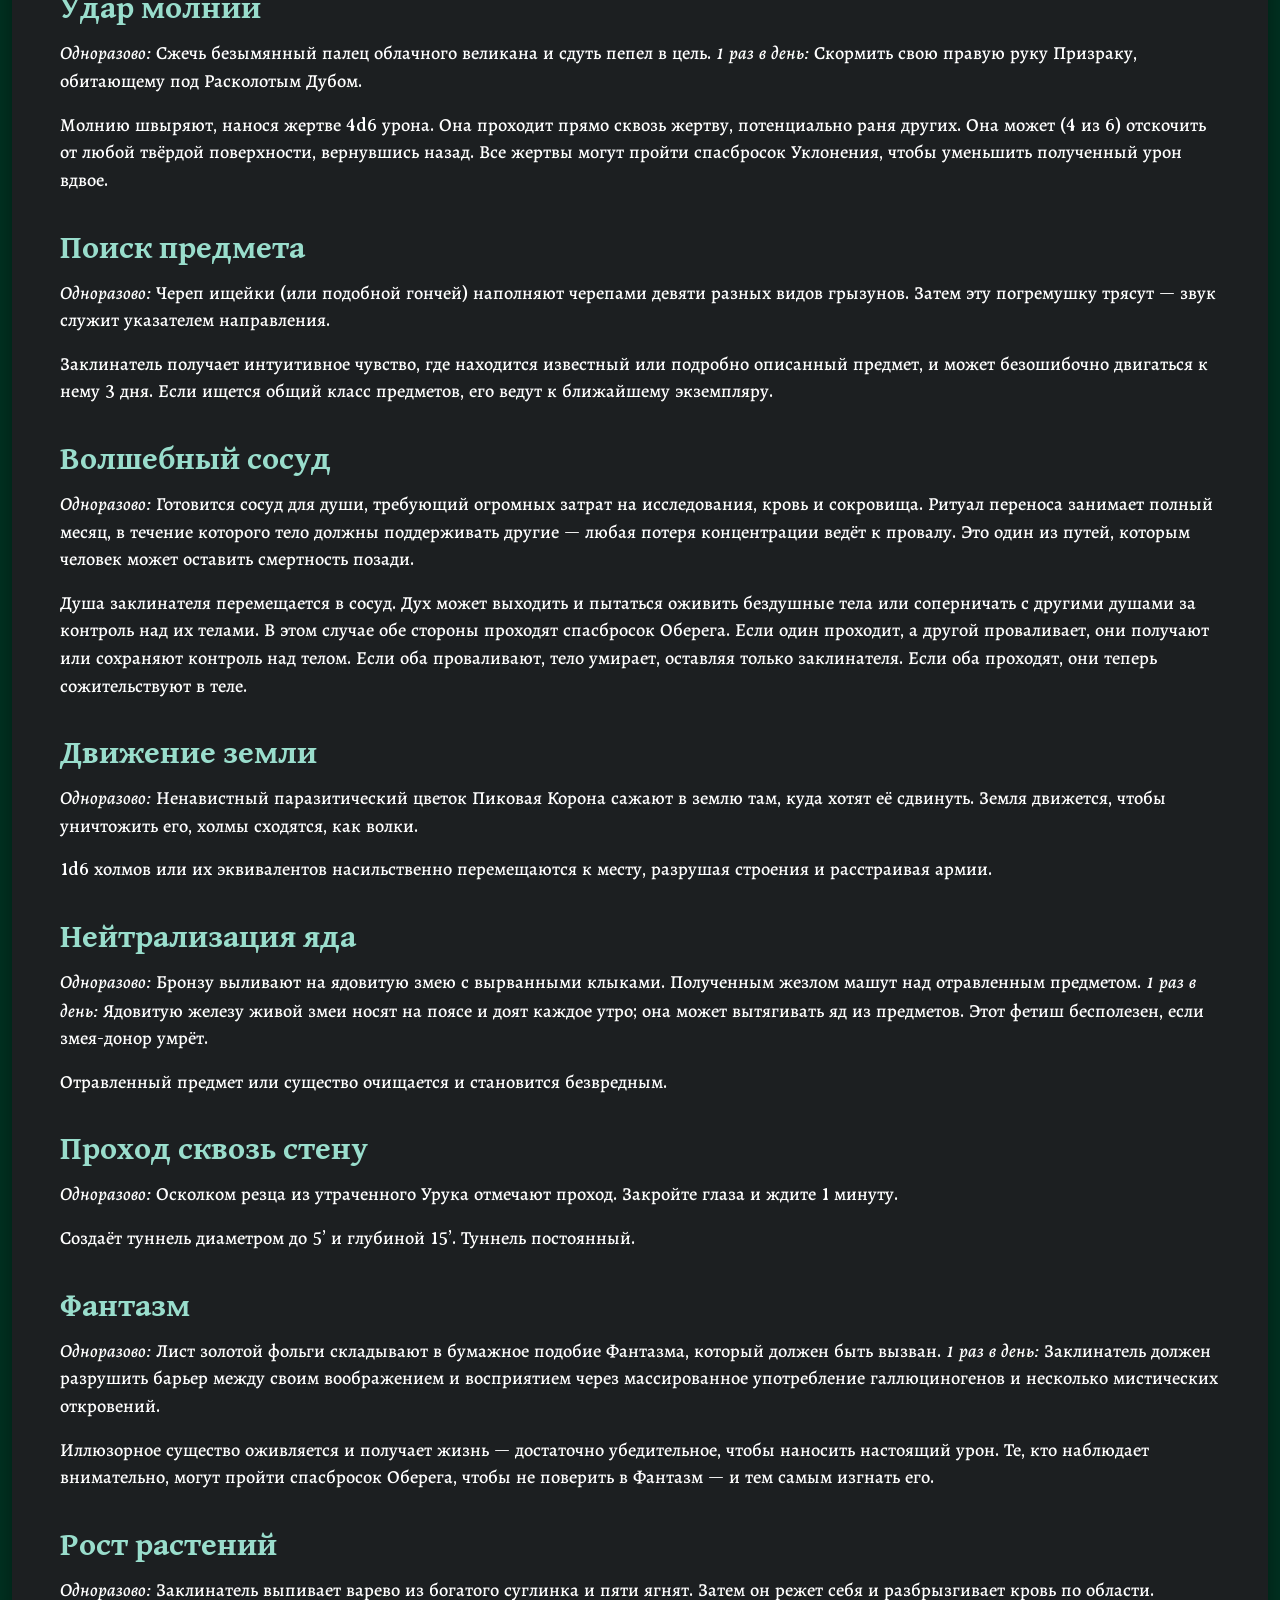
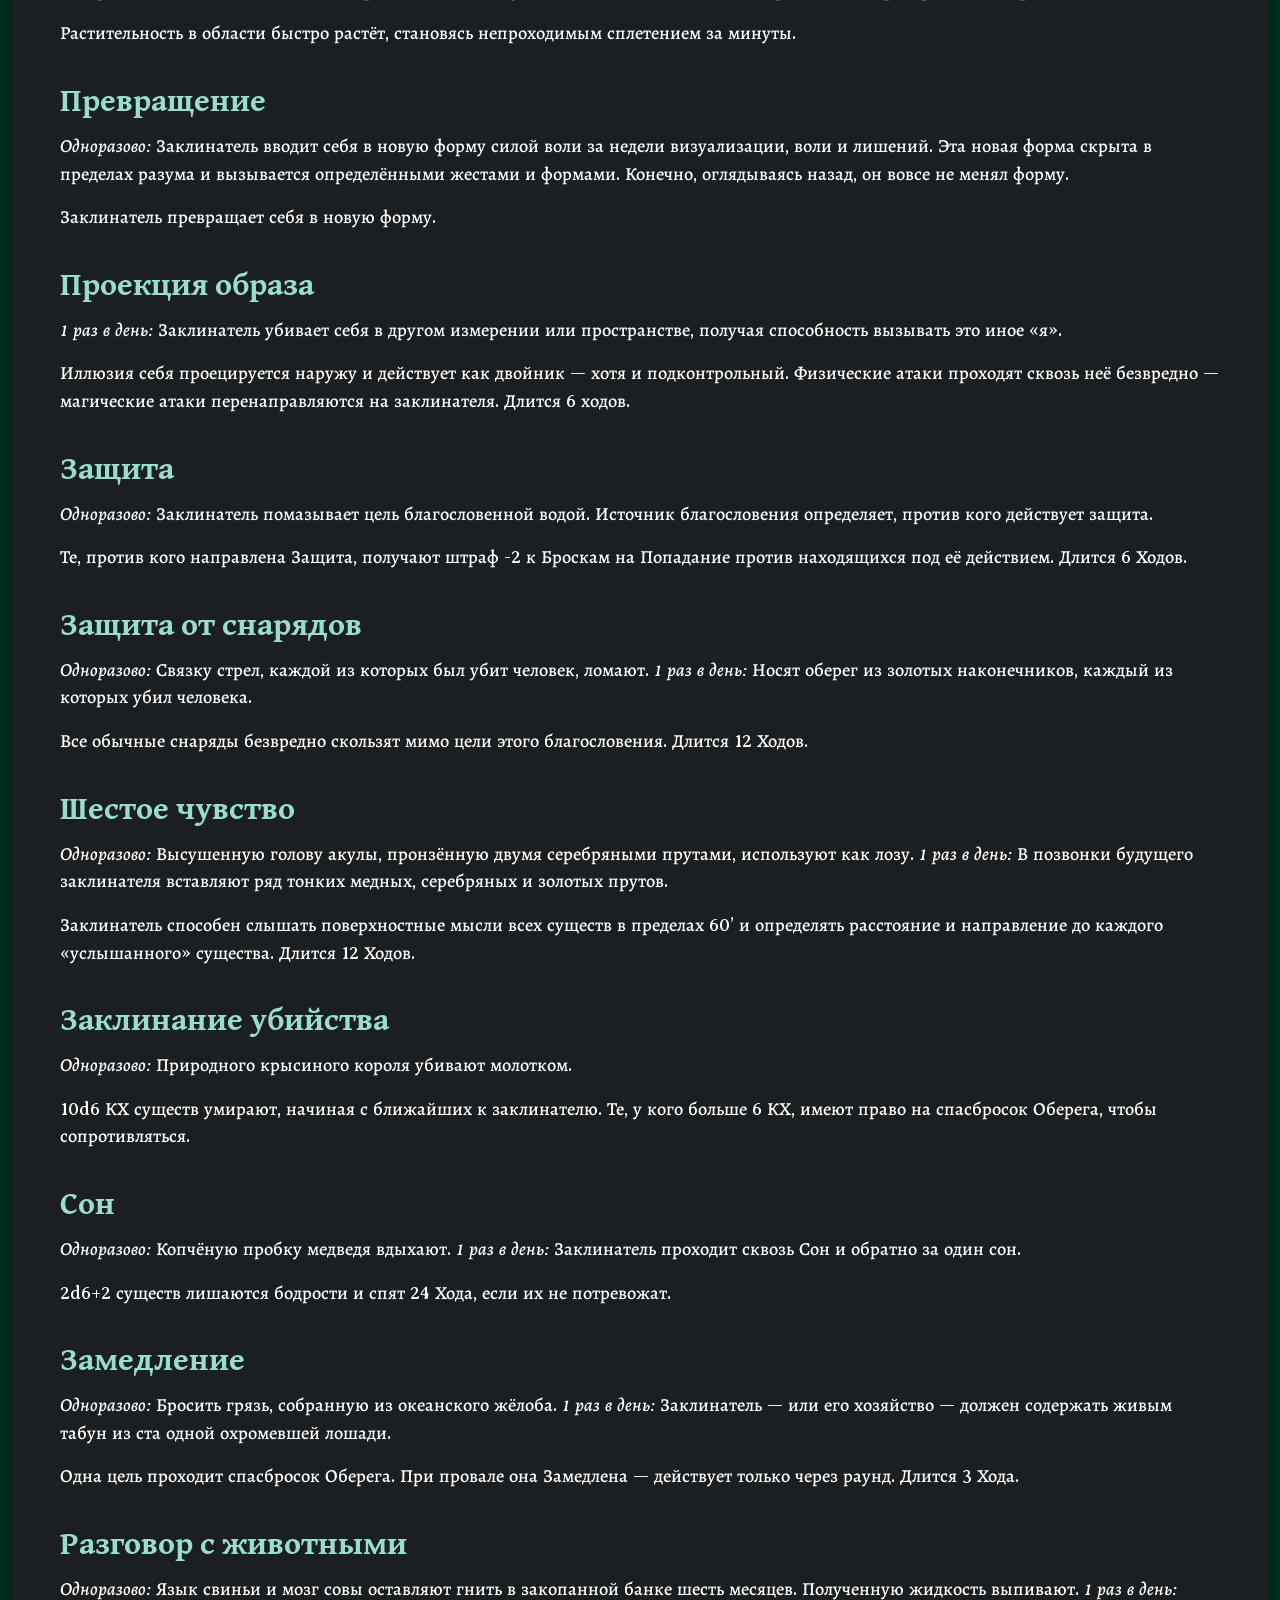
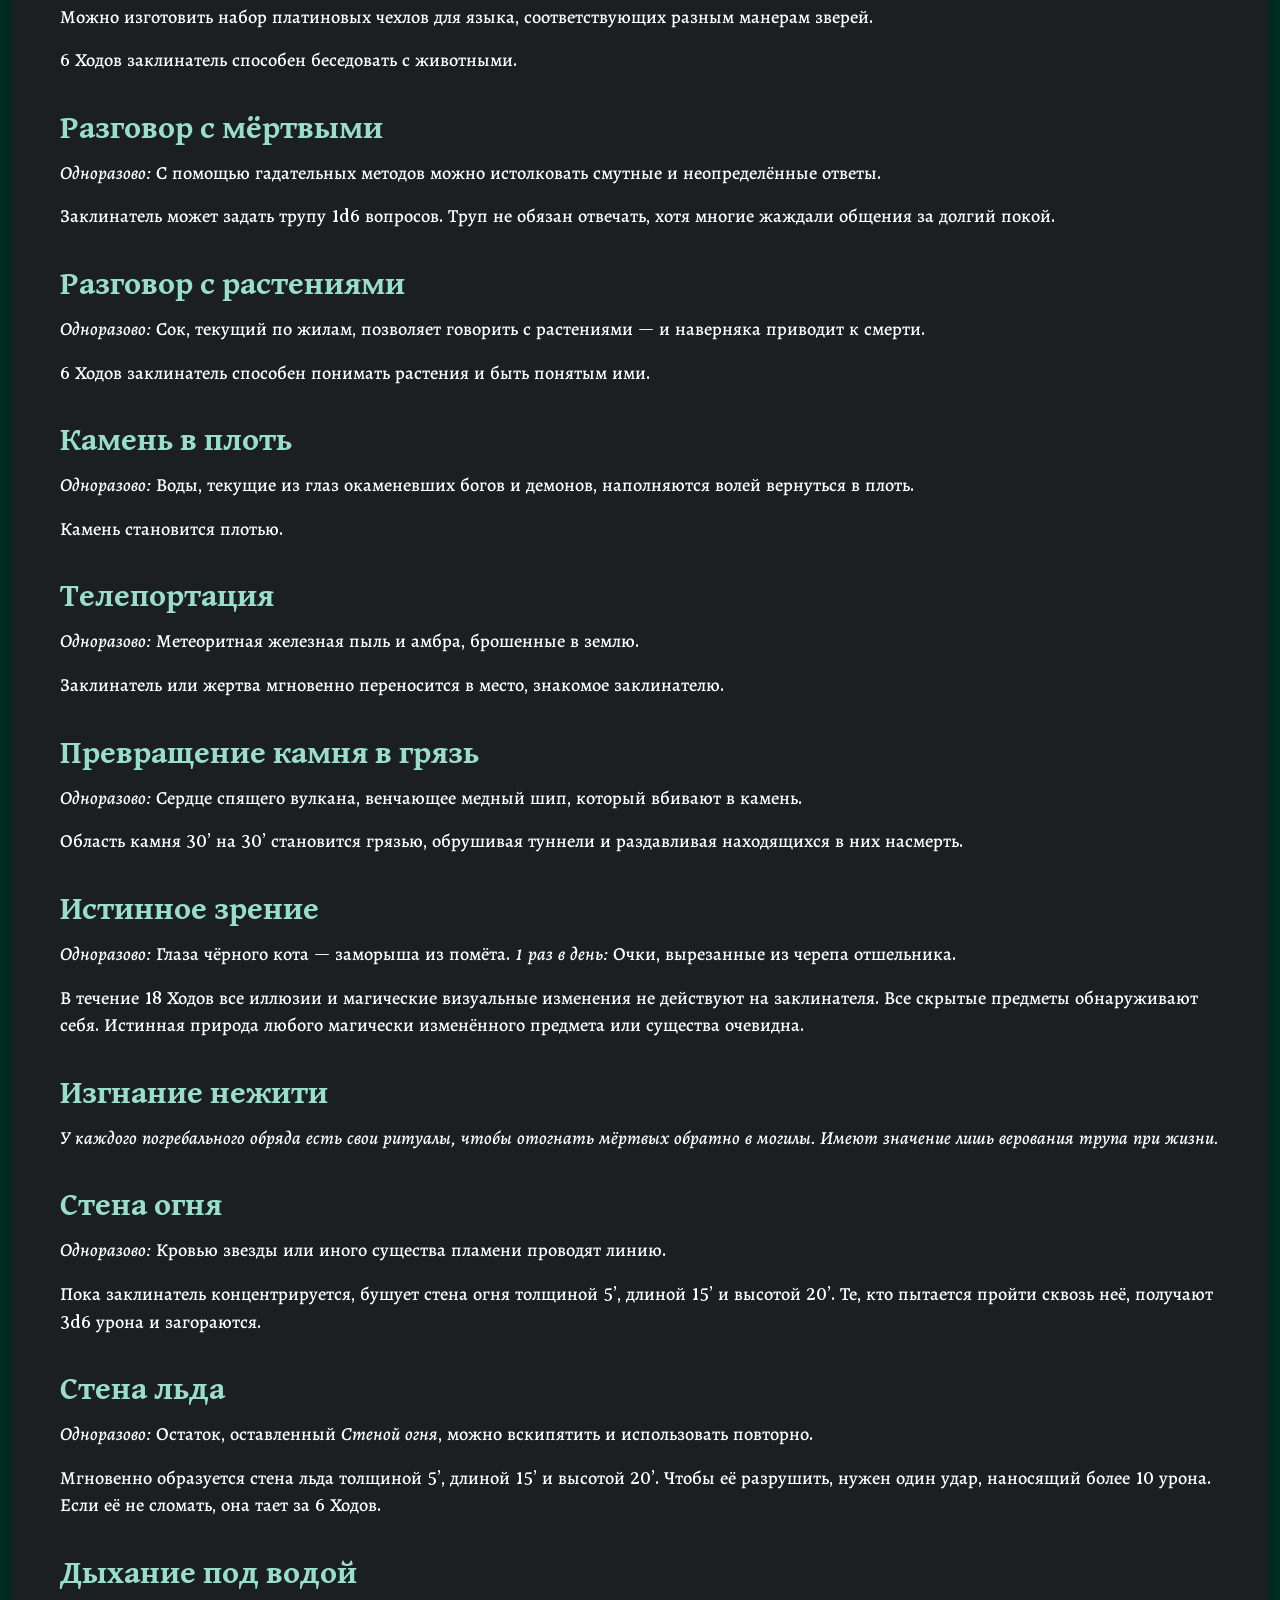
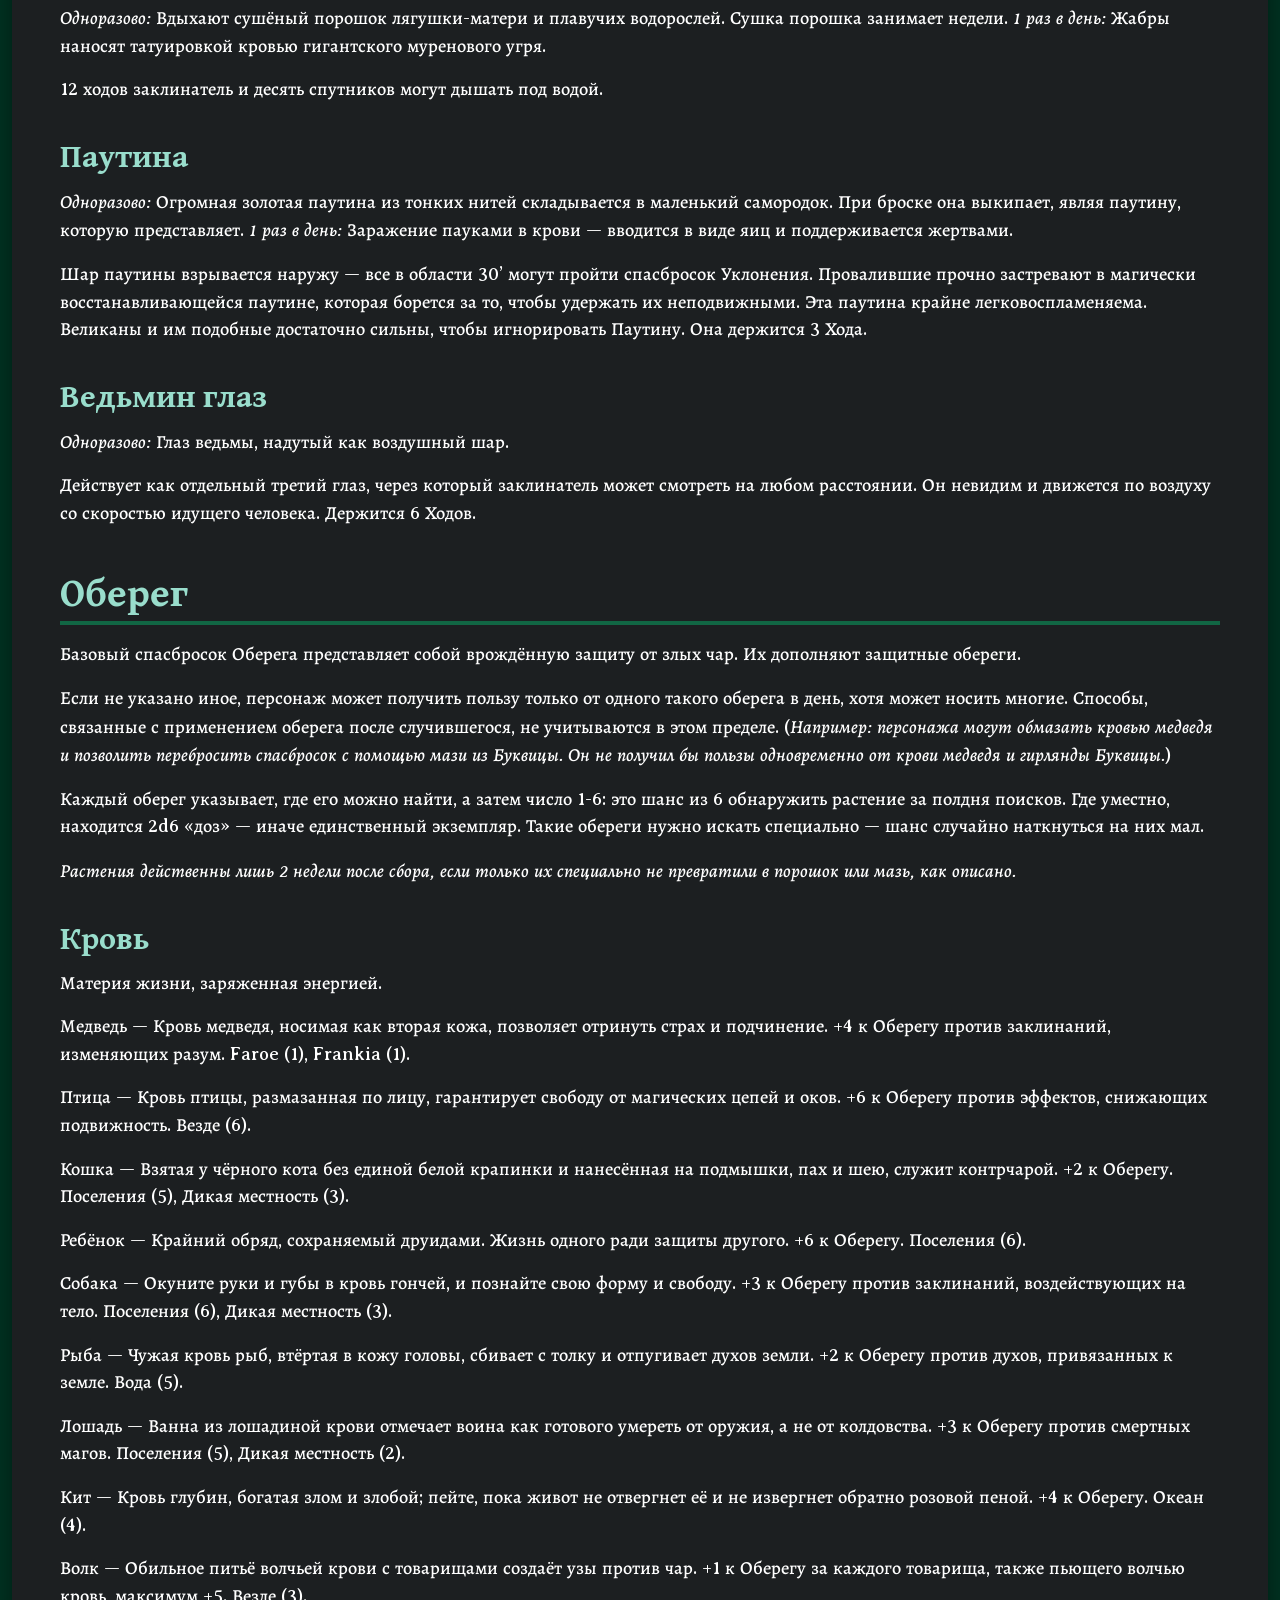
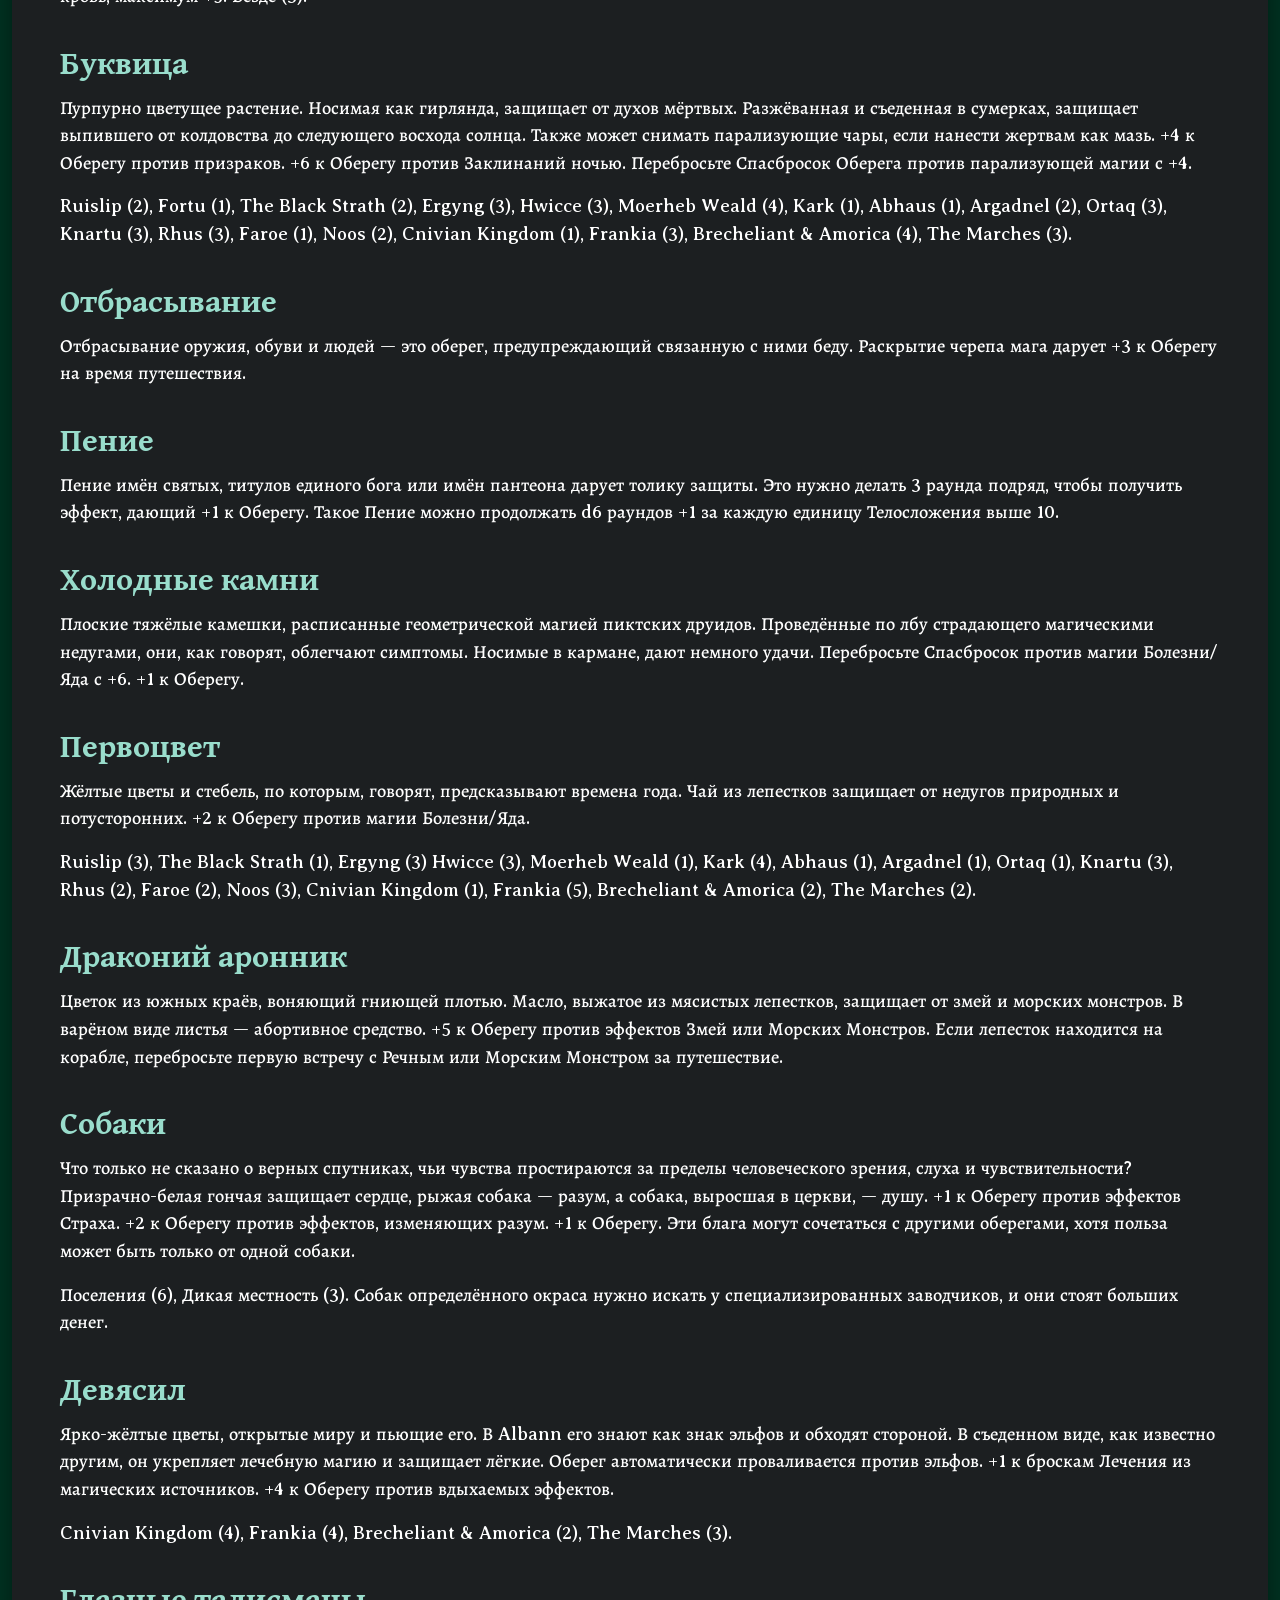
==== commit 2530ff09: "Основной текст крупнее и жирнее: Alegreya 500, 1.15rem; таблицы 1rem" ====
--- a/magic.html
+++ b/magic.html
@@ -7,9 +7,9 @@
     <title>Книга 2 — Магия — Wolves Upon the Coast</title>
     <link rel="preconnect" href="https://fonts.googleapis.com">
     <link rel="preconnect" href="https://fonts.gstatic.com" crossorigin>
-    <link href="https://fonts.googleapis.com/css2?family=Aladin&family=Alegreya:ital,wght@0,400;0,700;1,400;1,700&family=Averia+Serif+Libre:ital,wght@0,300;0,400;0,700;1,300;1,400&family=Gentium+Book+Plus:ital,wght@0,400;0,700;1,400&display=swap" rel="stylesheet">
+    <link href="https://fonts.googleapis.com/css2?family=Aladin&family=Alegreya:ital,wght@0,400;0,500;0,600;0,700;1,400;1,700&family=Averia+Serif+Libre:ital,wght@0,300;0,400;0,700;1,300;1,400&family=Gentium+Book+Plus:ital,wght@0,400;0,700;1,400&display=swap" rel="stylesheet">
     <link href="https://cdn.jsdelivr.net/npm/bootstrap@5.3.3/dist/css/bootstrap.min.css" rel="stylesheet">
-    <link href="assets/style.css?v=d457dec87a" rel="stylesheet">
+    <link href="assets/style.css?v=93362c56f2" rel="stylesheet">
 </head>
 <body>
 <a class="visually-hidden-focusable" href="#main">К содержанию</a>
--- a/assets/style.css
+++ b/assets/style.css
@@ -21,8 +21,8 @@
 
 body {
     font-family: "Averia Serif Libre", "Alegreya", "Times New Roman", Times, serif;
-    font-size: 1.05rem;
-    font-weight: 400;
+    font-size: 1.15rem;
+    font-weight: 500;
     line-height: 1.5;
     color: var(--wutc-ink);
     background-color: var(--wutc-deep);
@@ -251,6 +251,7 @@
 }
 
 .table {
+    font-size: 1rem;
     --bs-table-color: var(--wutc-ink);
     --bs-table-bg: transparent;
     --bs-table-border-color: rgba(255, 255, 255, .15);
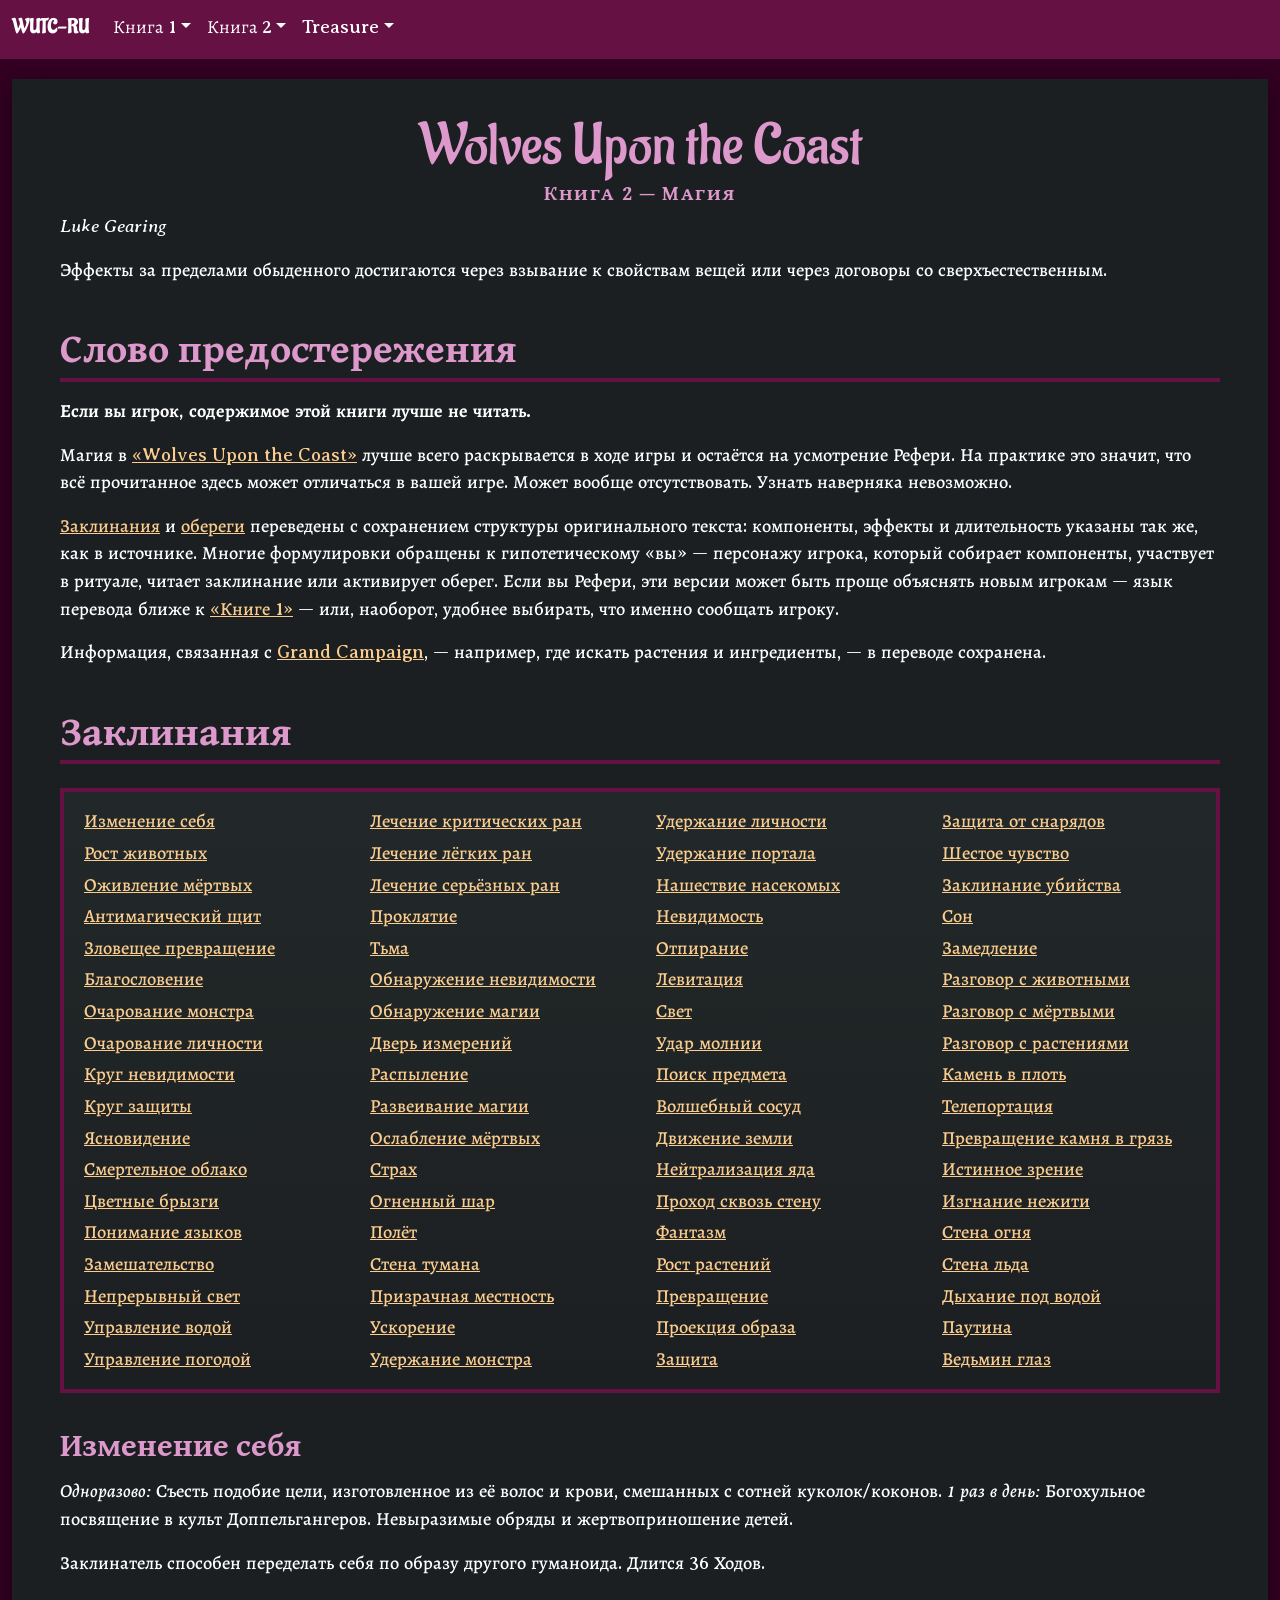
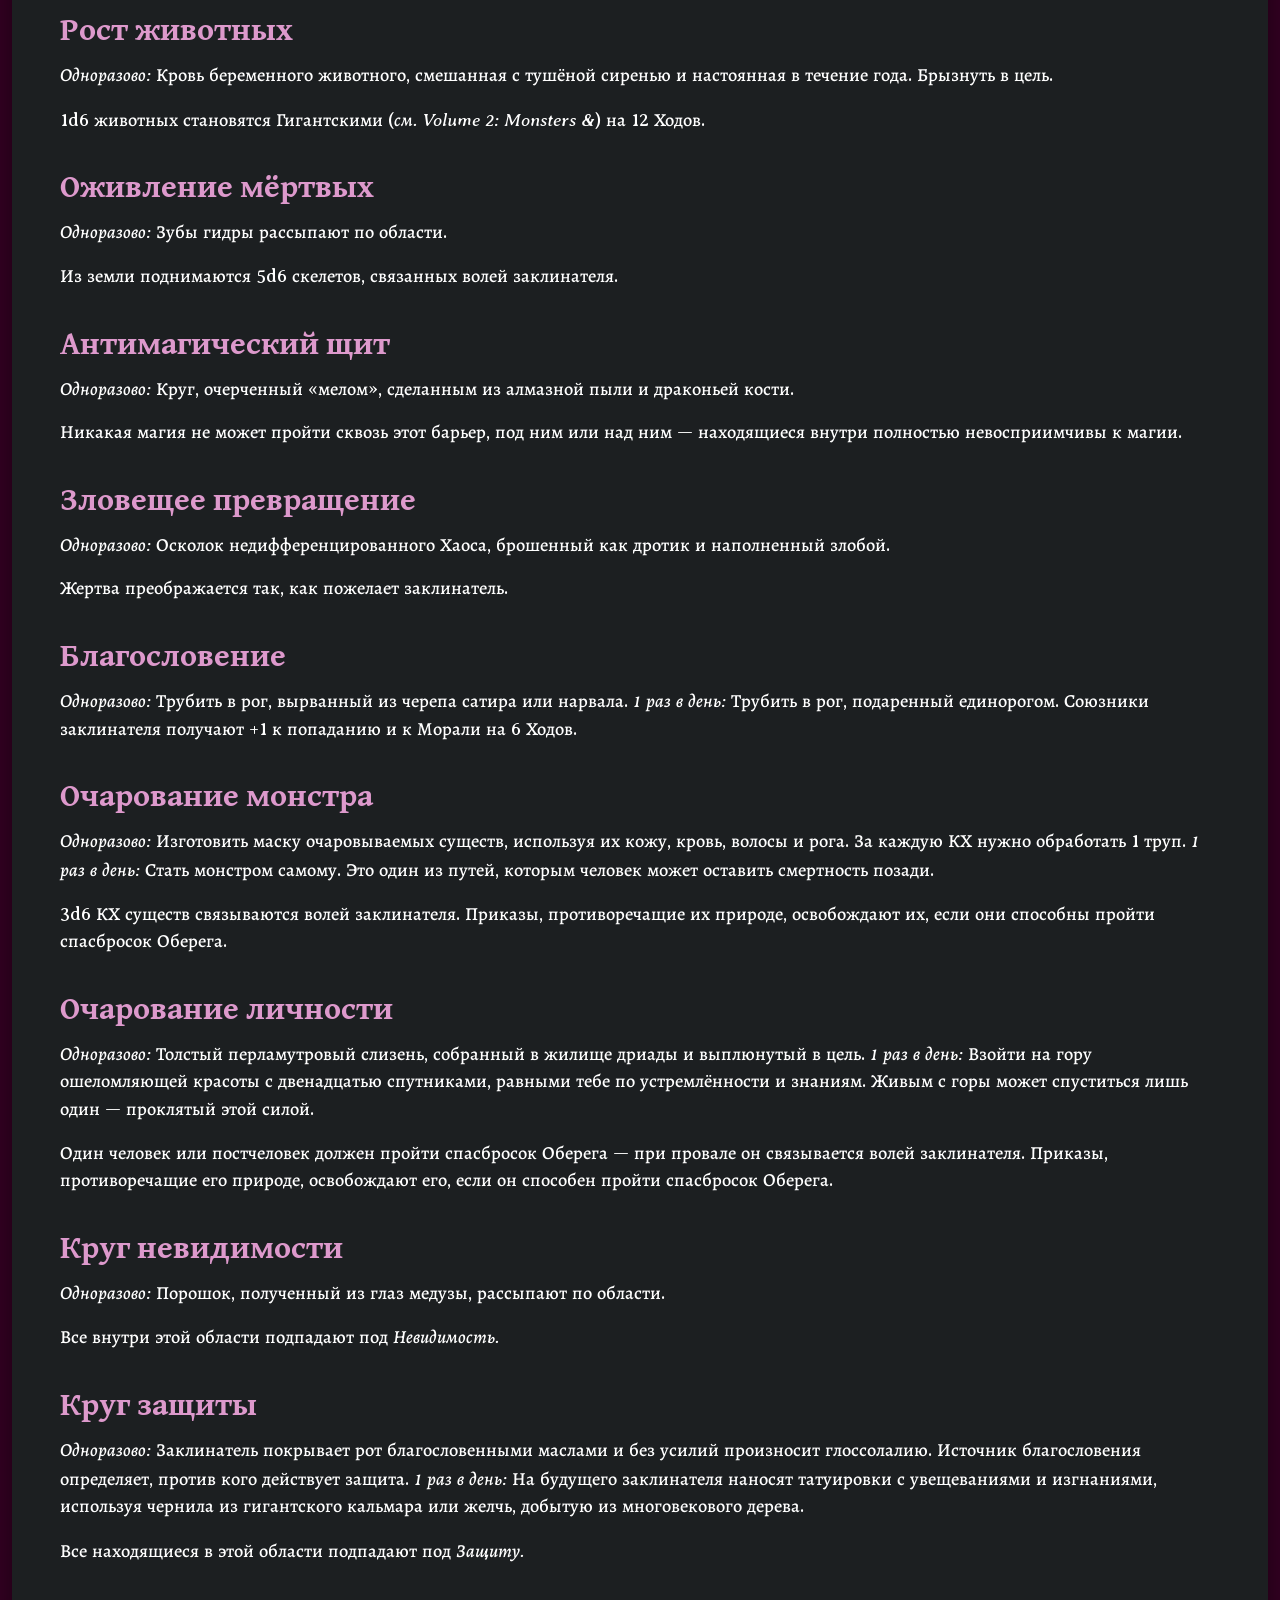
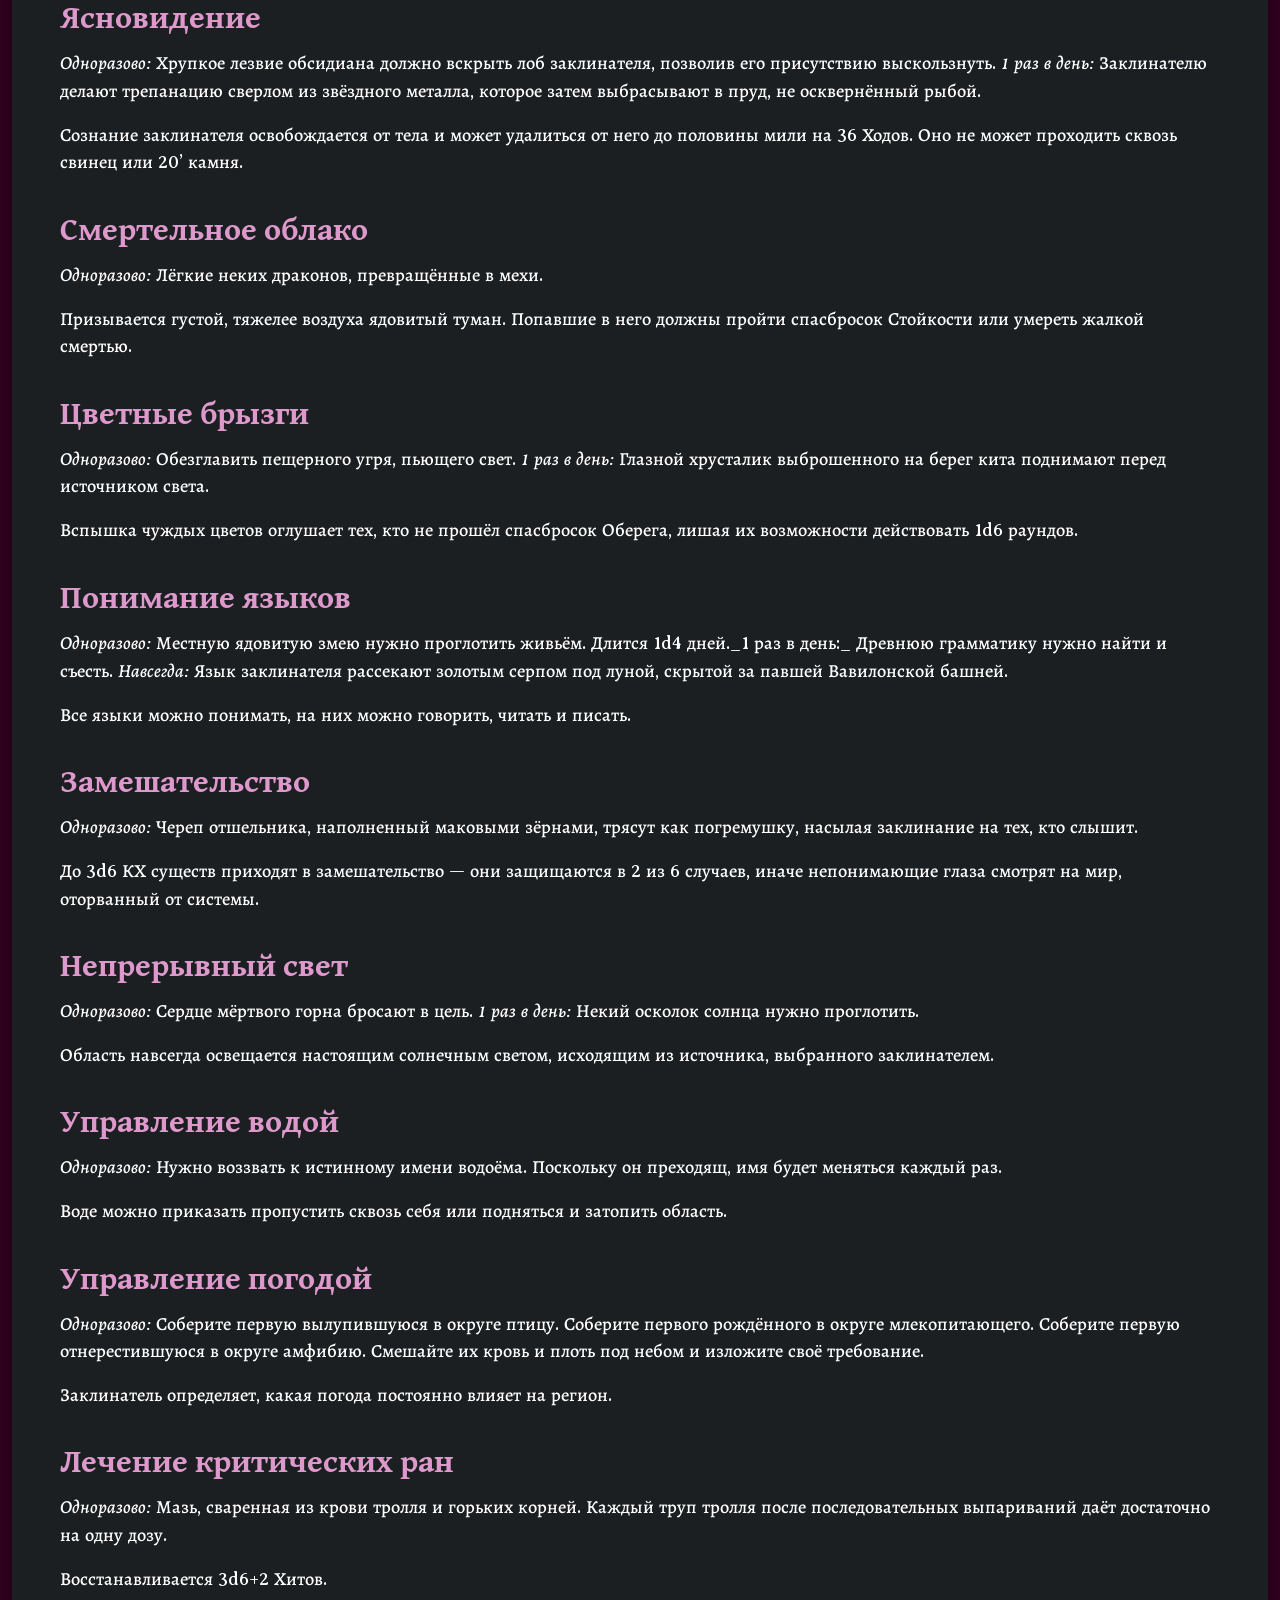
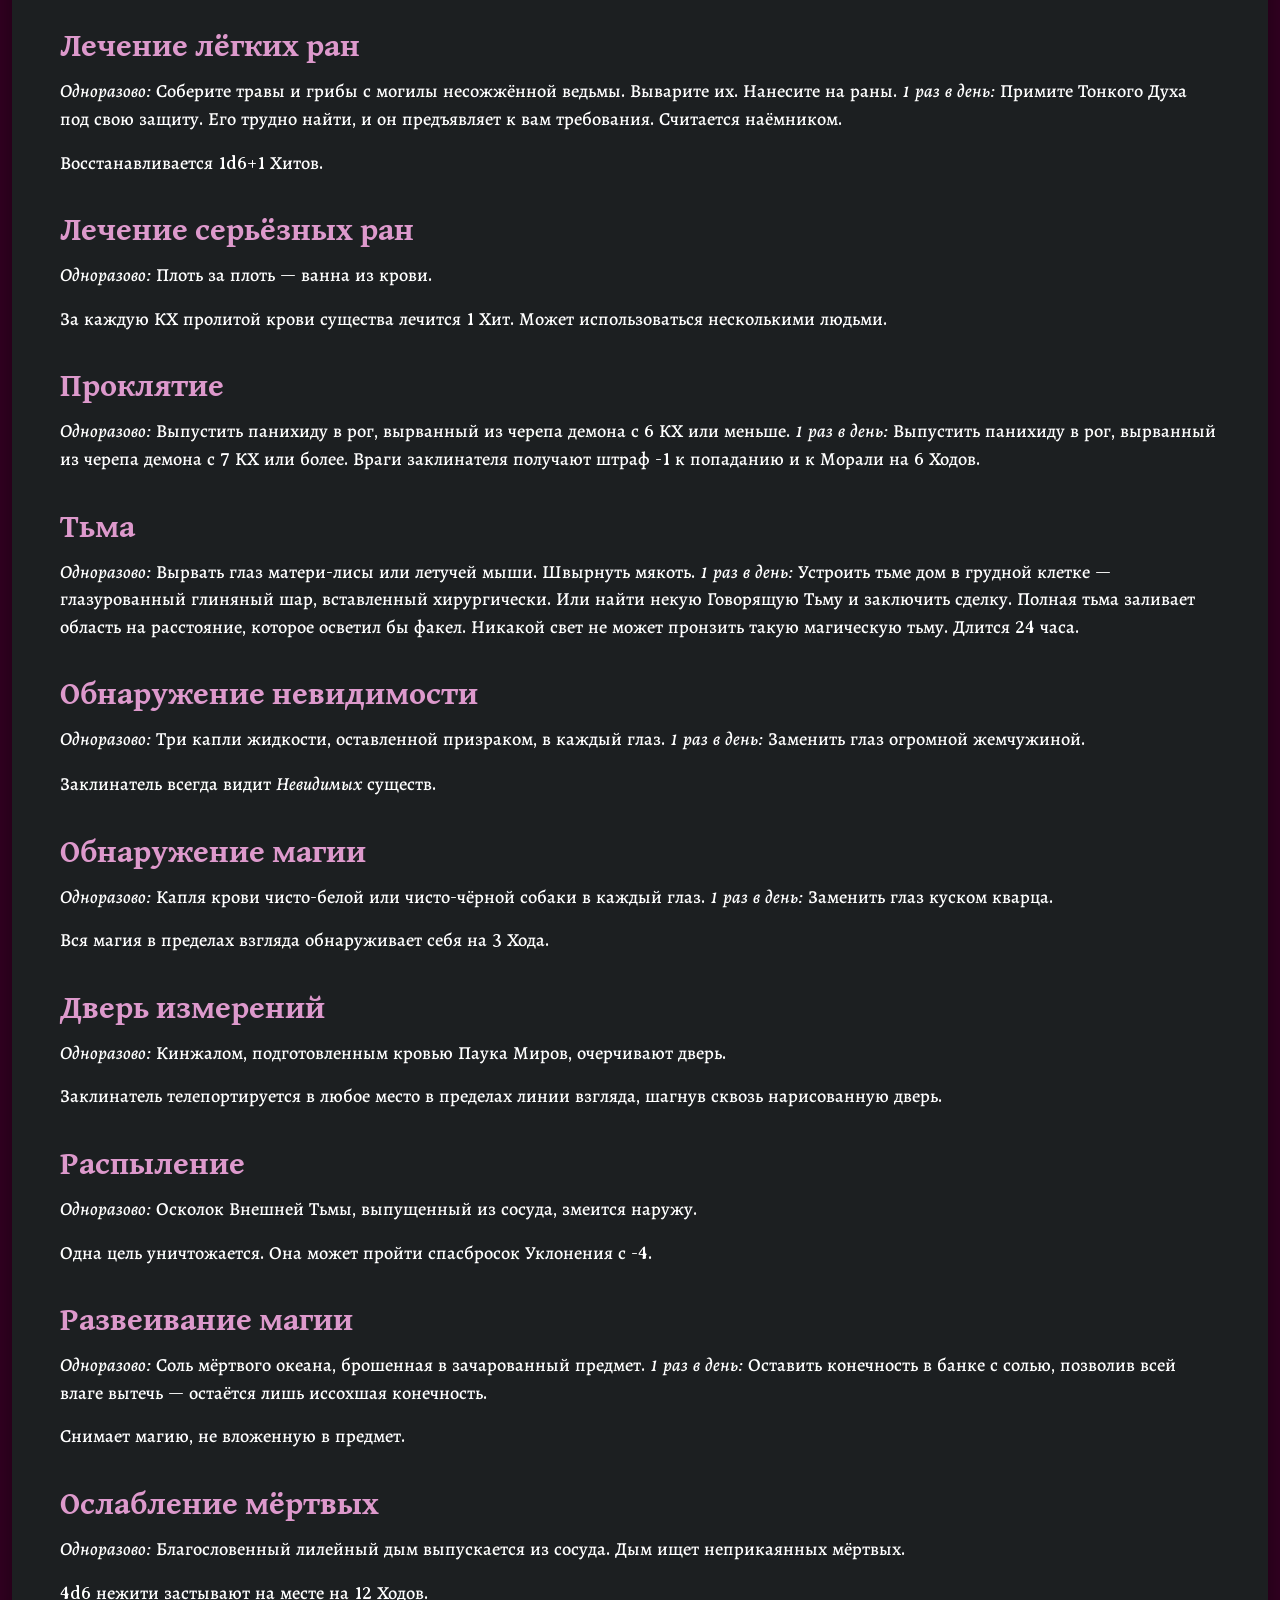
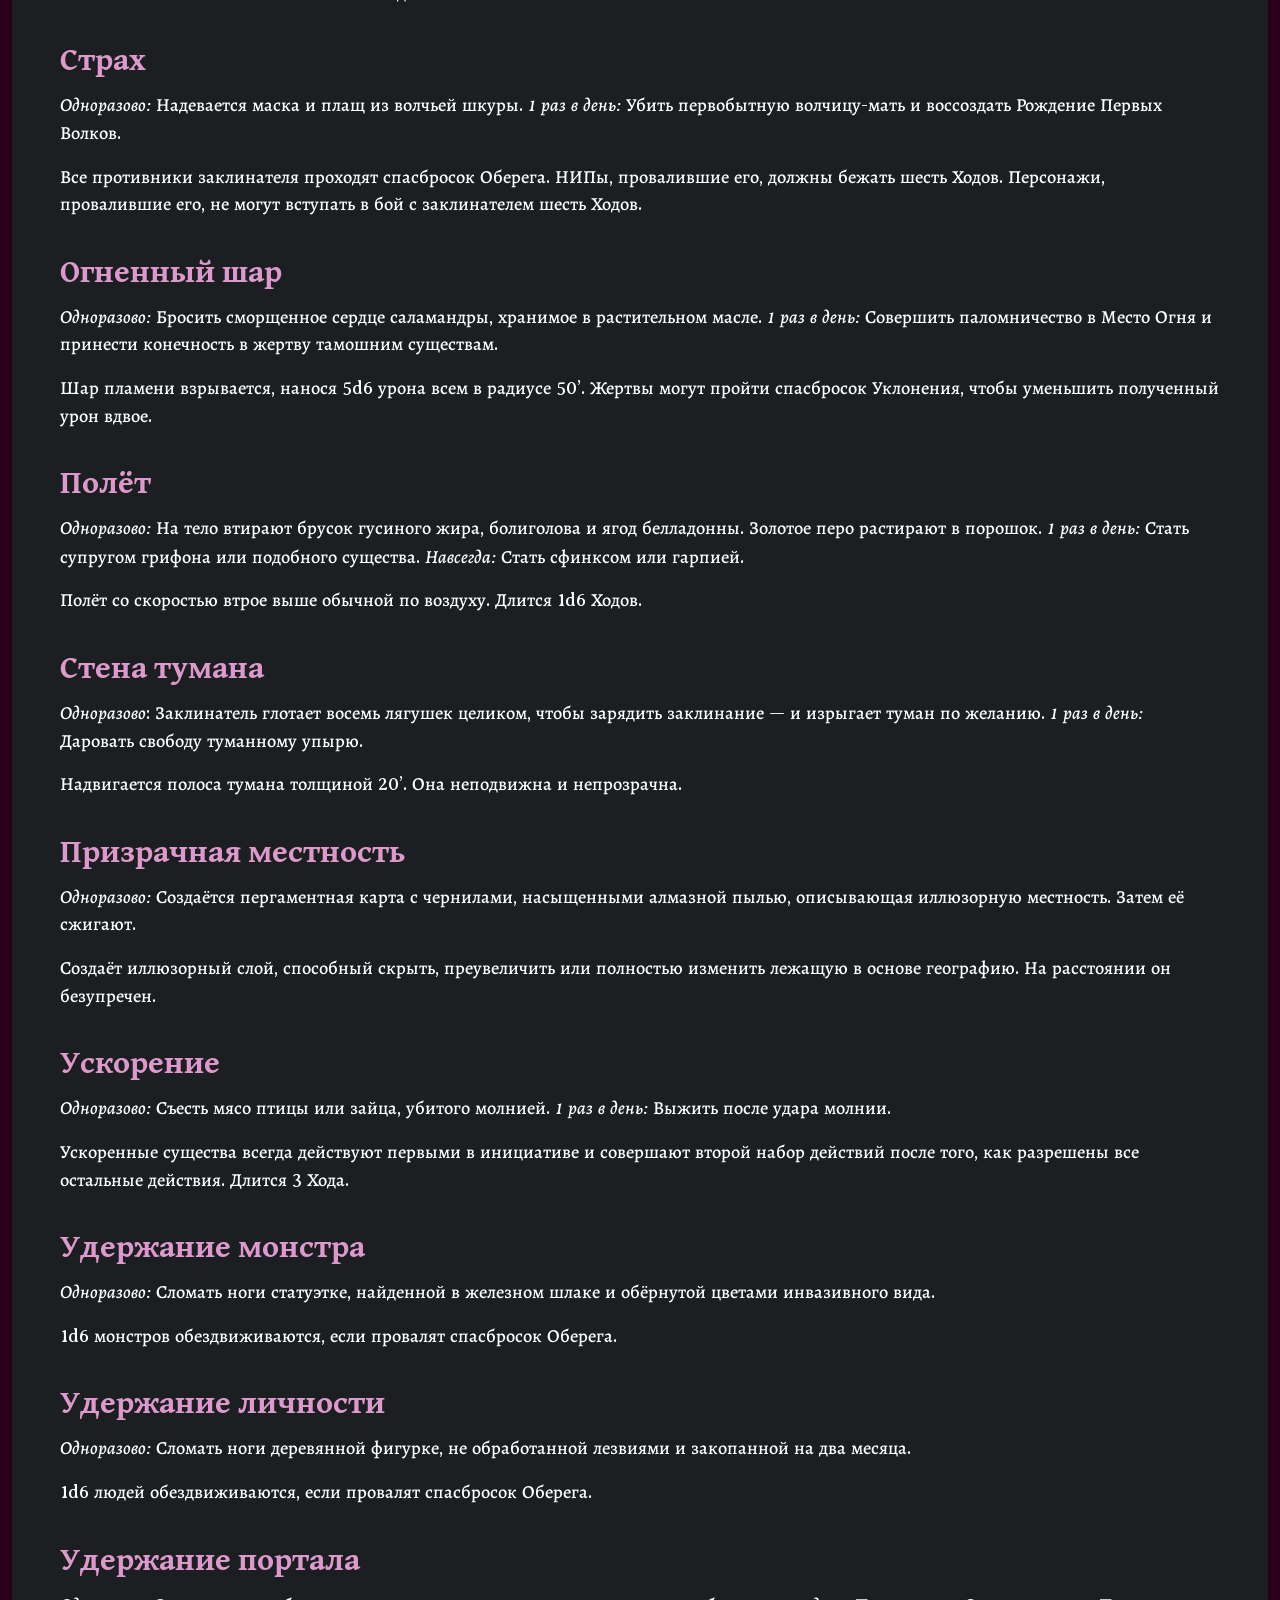
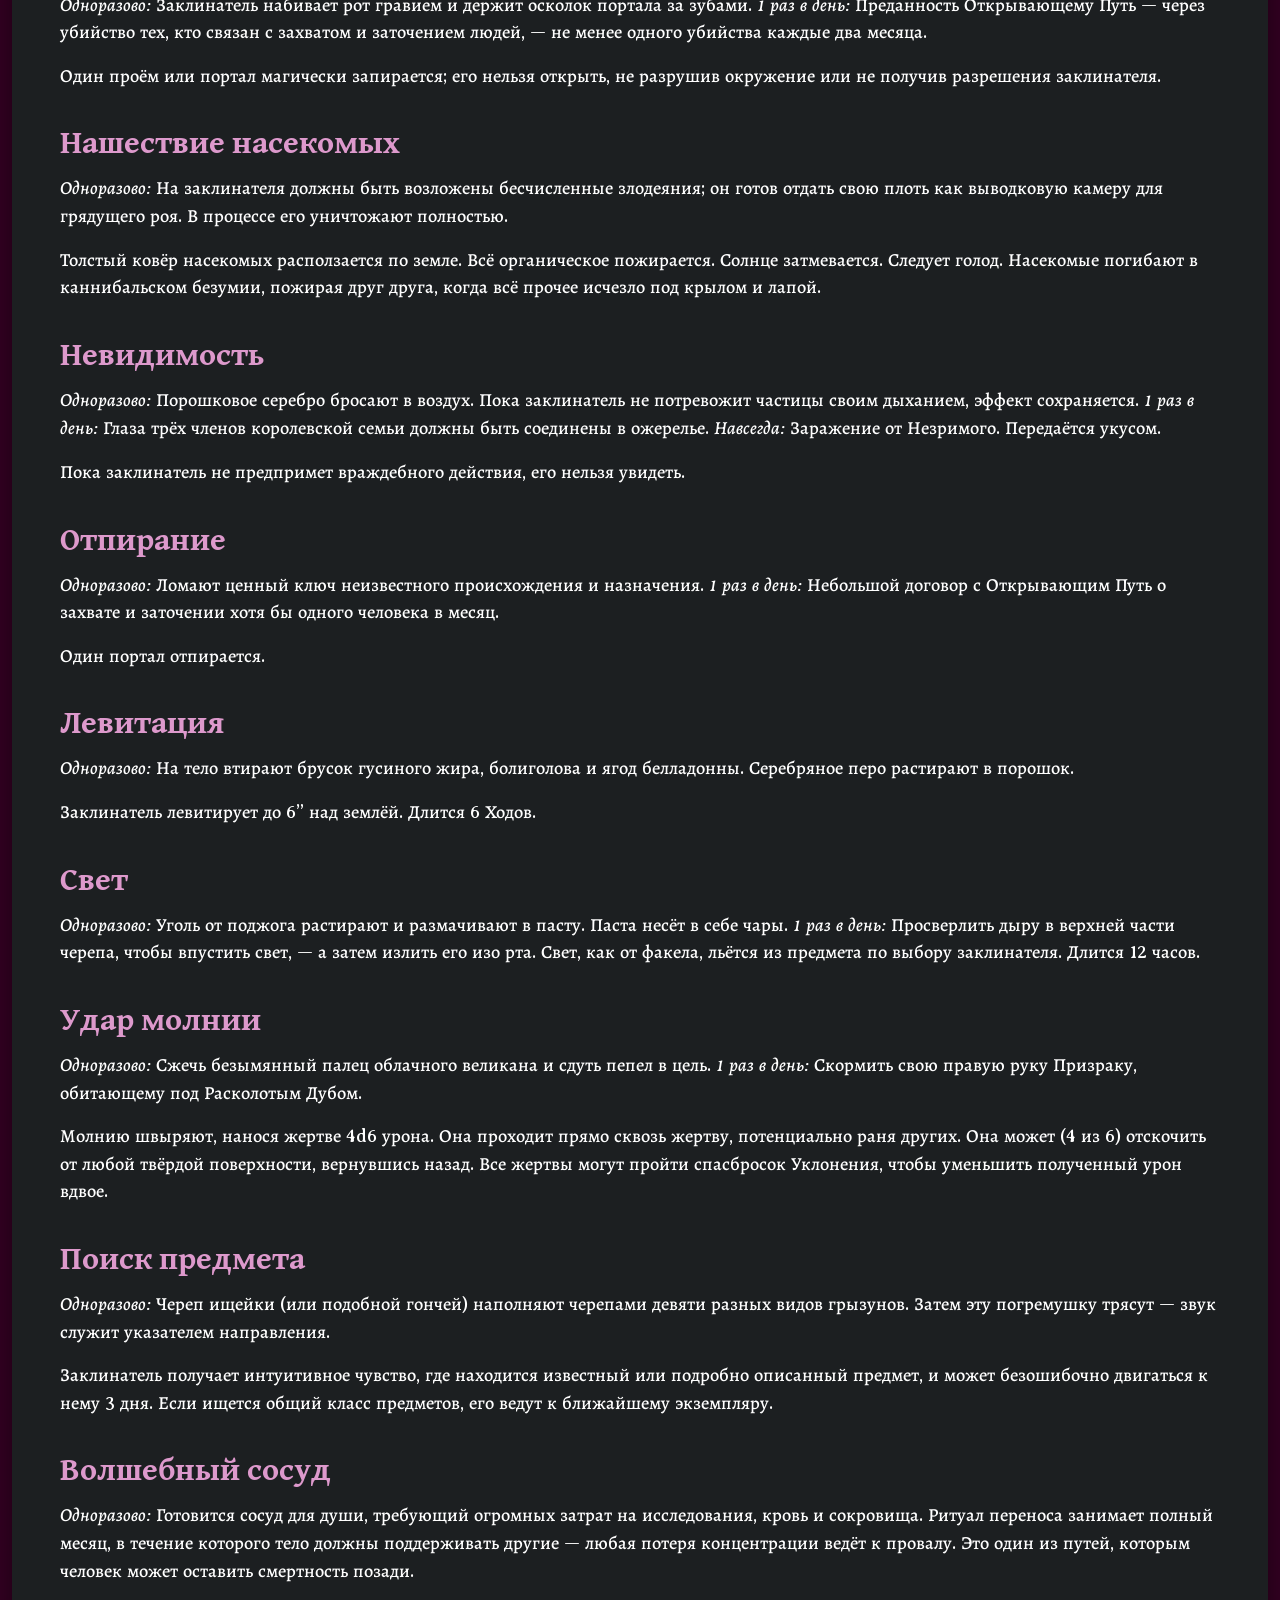
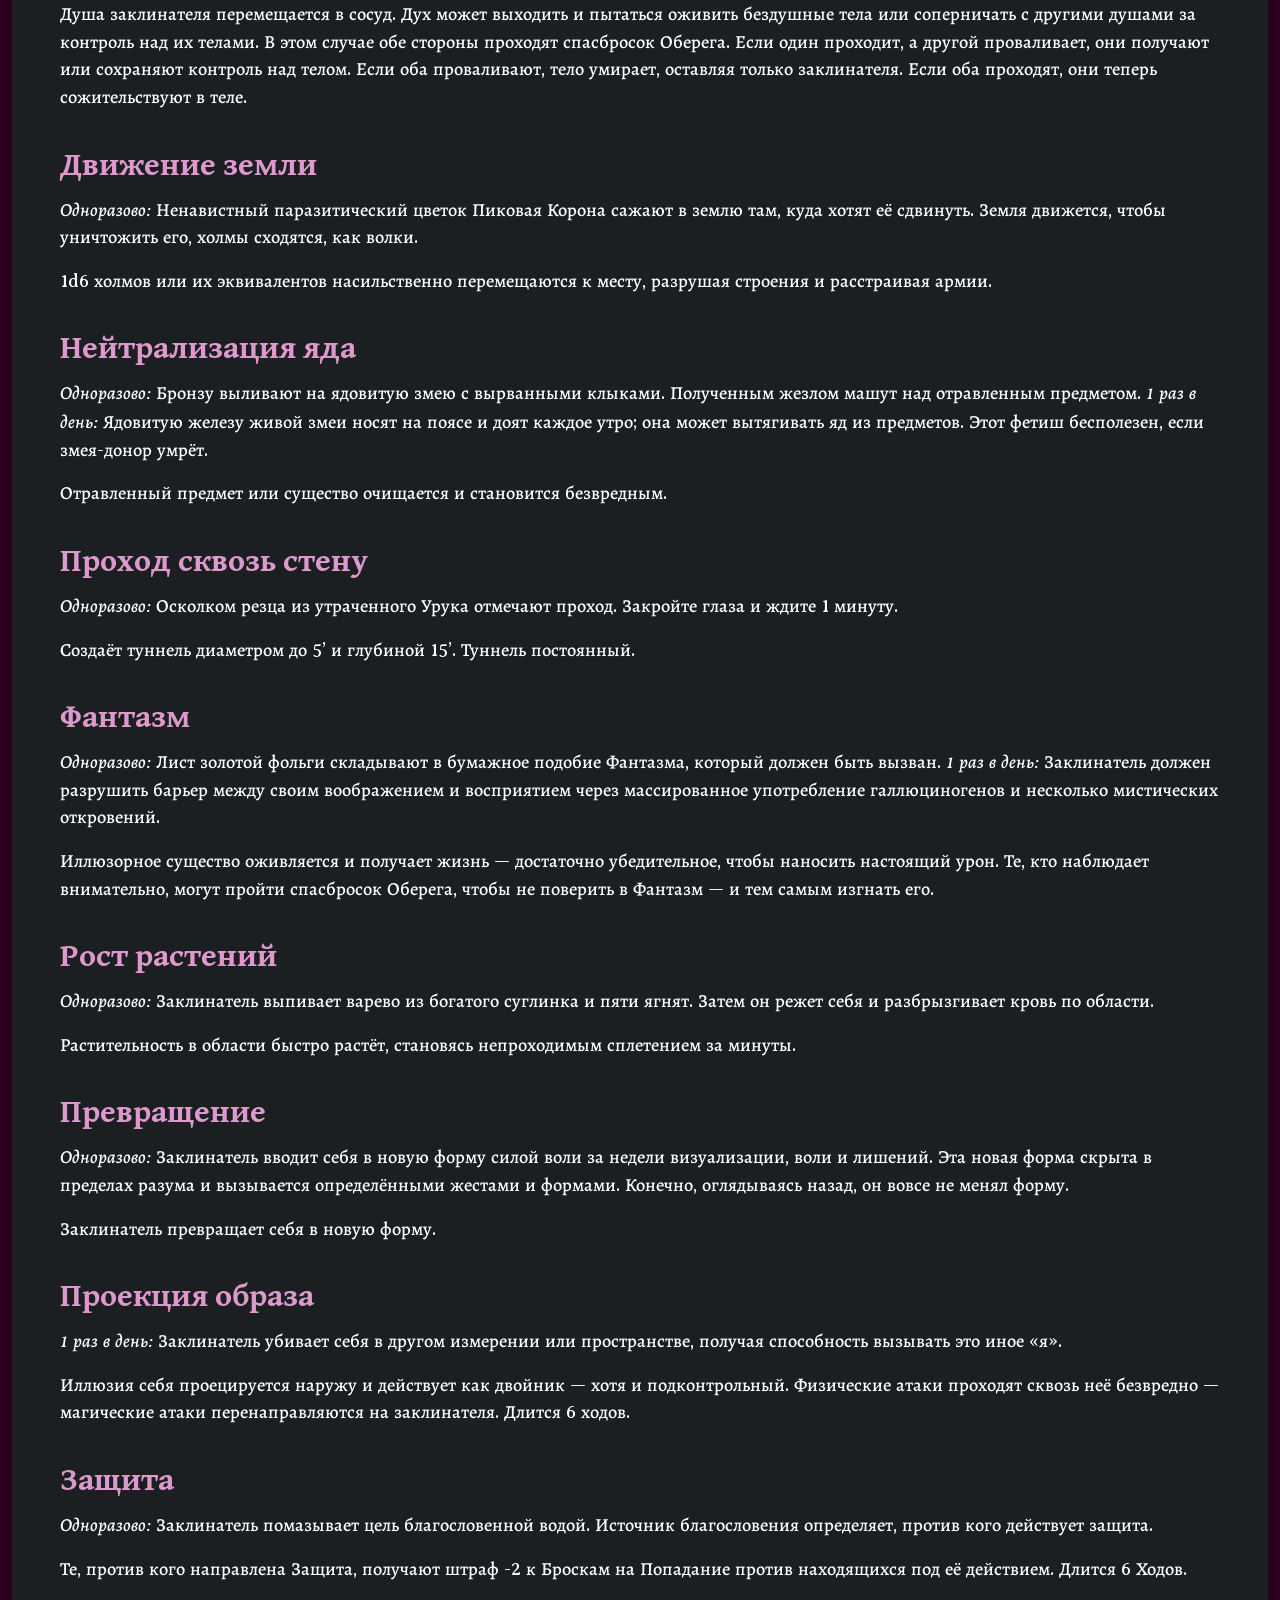
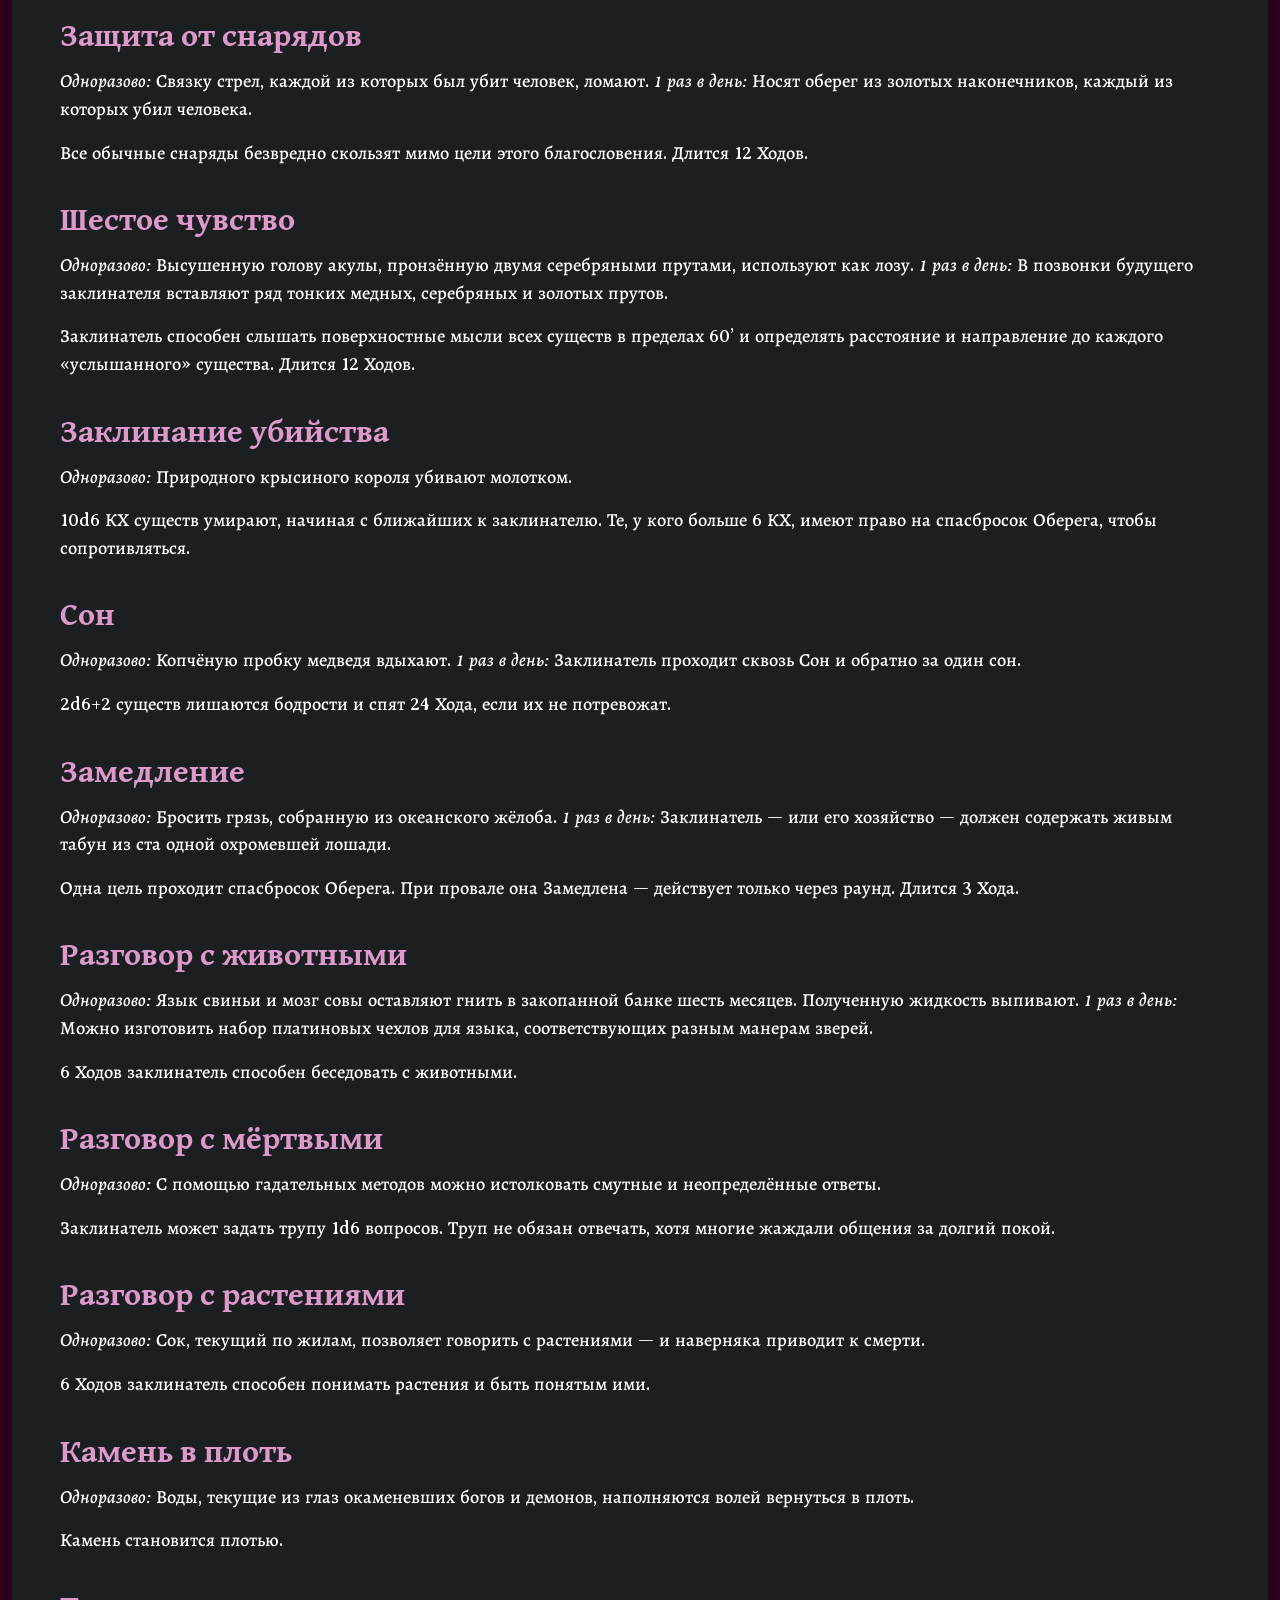
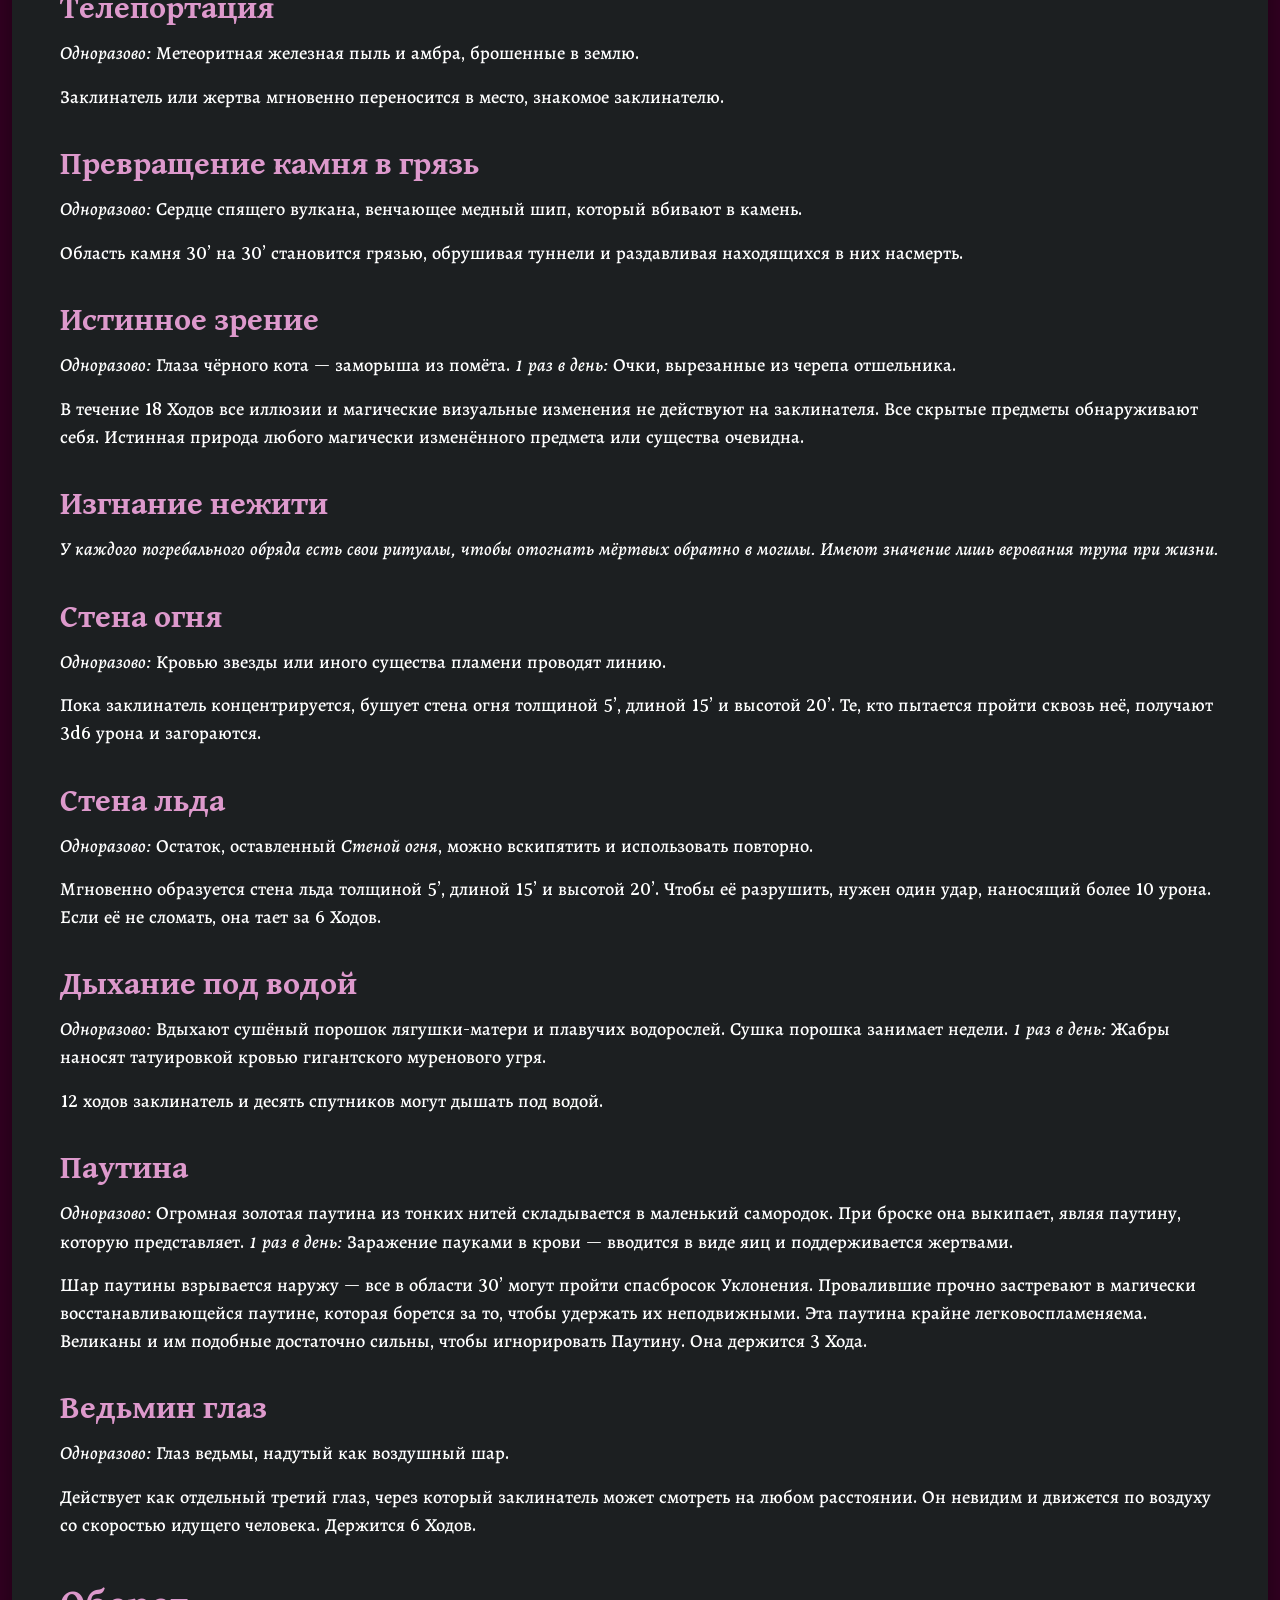
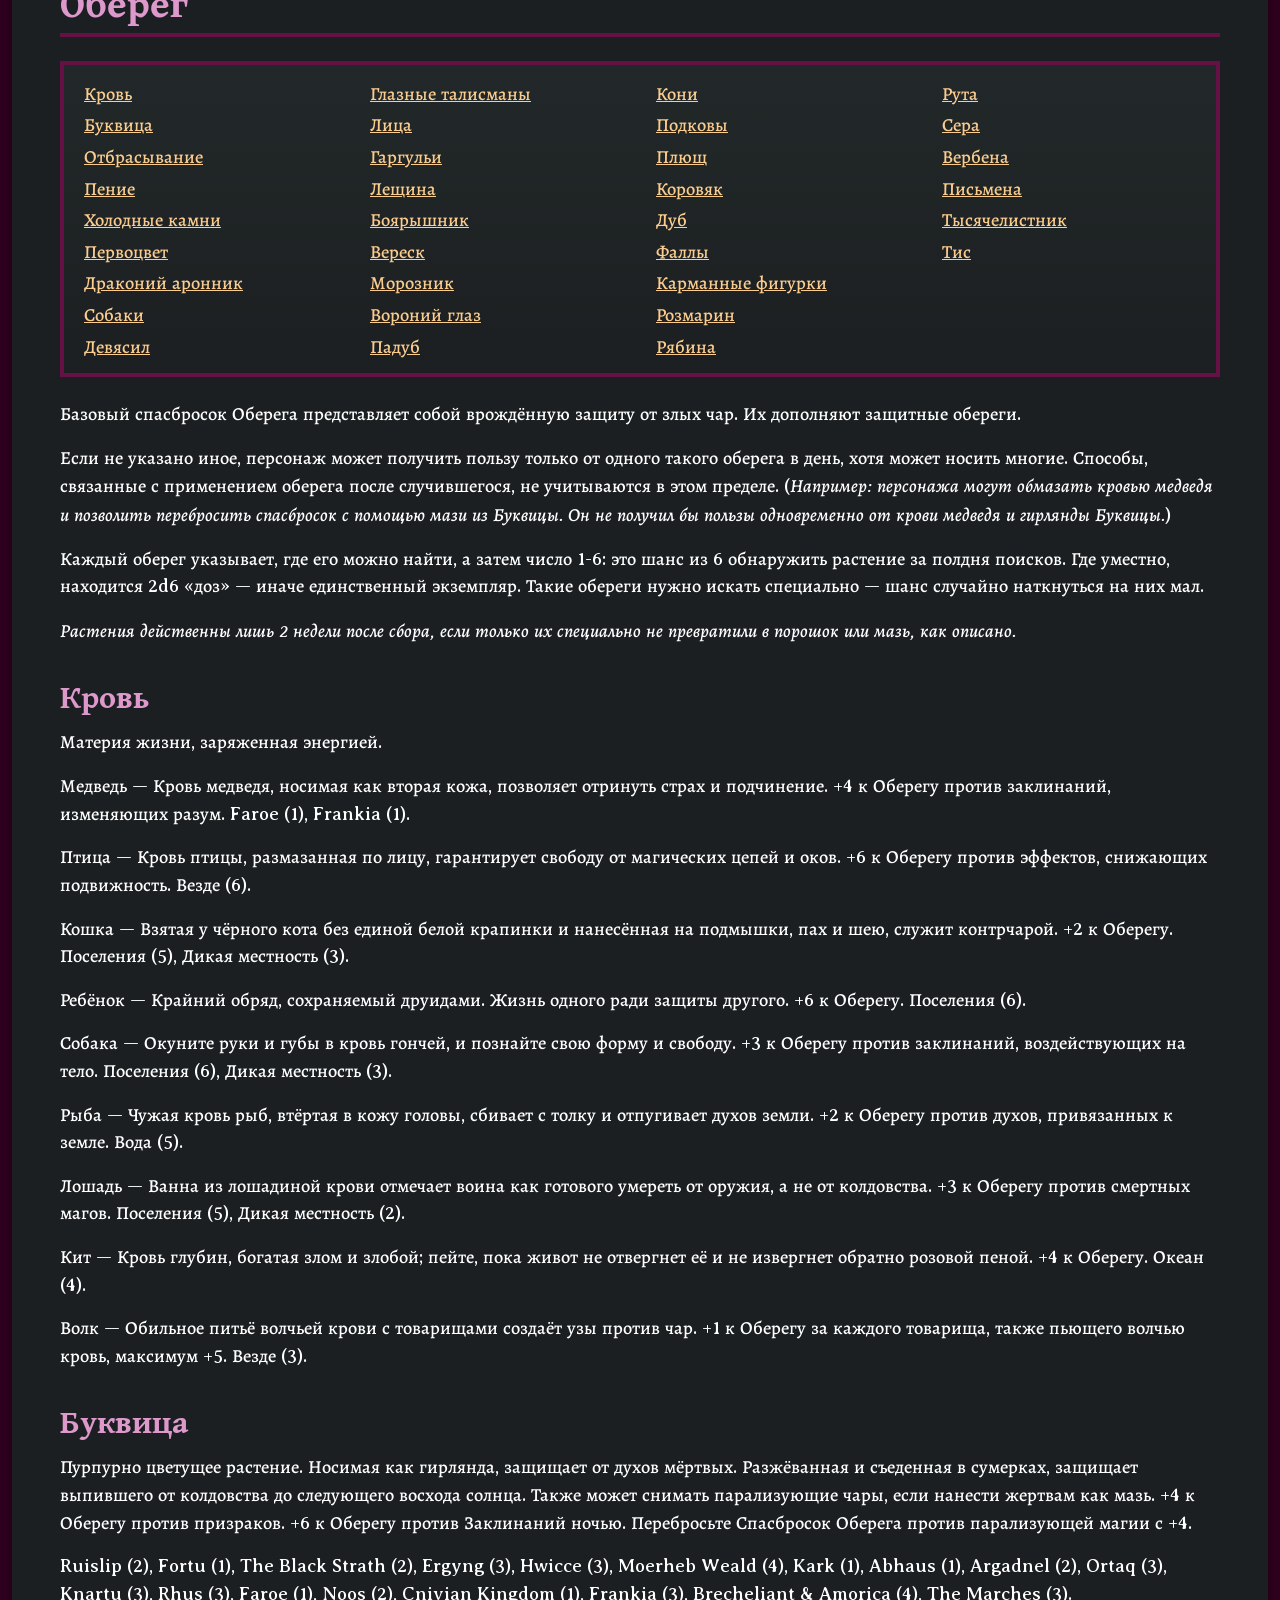
==== commit 55e0398a: "Вступления для Книги 1 и 2, индекс заклинаний/оберегов, фиолетовый акцент магии" ====
--- a/magic.html
+++ b/magic.html
@@ -9,9 +9,9 @@
     <link rel="preconnect" href="https://fonts.gstatic.com" crossorigin>
     <link href="https://fonts.googleapis.com/css2?family=Aladin&family=Alegreya:ital,wght@0,400;0,500;0,600;0,700;1,400;1,700&family=Averia+Serif+Libre:ital,wght@0,300;0,400;0,700;1,300;1,400&family=Gentium+Book+Plus:ital,wght@0,400;0,700;1,400&display=swap" rel="stylesheet">
     <link href="https://cdn.jsdelivr.net/npm/bootstrap@5.3.3/dist/css/bootstrap.min.css" rel="stylesheet">
-    <link href="assets/style.css?v=93362c56f2" rel="stylesheet">
+    <link href="assets/style.css?v=2e99d3b751" rel="stylesheet">
 </head>
-<body>
+<body class="page-magic">
 <a class="visually-hidden-focusable" href="#main">К содержанию</a>
 <nav class="navbar navbar-expand-md sticky-top wutc-navbar">
     <div class="container-xxl">
@@ -22,8 +22,8 @@
         </button>
         <div class="collapse navbar-collapse" id="wutcNav">
             <ul class="navbar-nav me-auto">
-                <li class="nav-item dropdown"><a class="nav-link dropdown-toggle" href="index.html" role="button" data-bs-toggle="dropdown" aria-expanded="false">Книга 1</a><ul class="dropdown-menu"><li><a class="dropdown-item" href="index.html#персонажи">Персонажи</a></li><li><a class="dropdown-item" href="index.html#снаряжение">Снаряжение</a></li><li><a class="dropdown-item" href="index.html#инструменты-разрешения">Инструменты разрешения</a></li><li><a class="dropdown-item" href="index.html#путешествие">Путешествие</a></li><li><a class="dropdown-item" href="index.html#против-моря">Против моря</a></li><li><a class="dropdown-item" href="index.html#на-земле">На земле</a></li><li><a class="dropdown-item" href="index.html#под-землёй">Под землёй</a></li><li><a class="dropdown-item" href="index.html#послесловие">Послесловие</a></li></ul></li>
-                <li class="nav-item dropdown"><a class="nav-link dropdown-toggle" href="magic.html" role="button" data-bs-toggle="dropdown" aria-expanded="false">Книга 2</a><ul class="dropdown-menu"><li><a class="dropdown-item" href="magic.html#заклинания">Заклинания</a></li><li><a class="dropdown-item" href="magic.html#оберег">Оберег</a></li><li><a class="dropdown-item" href="magic.html#приложение-1-изгнание-нежити">Приложение 1: Изгнание нежити</a></li></ul></li>
+                <li class="nav-item dropdown"><a class="nav-link dropdown-toggle" href="index.html" role="button" data-bs-toggle="dropdown" aria-expanded="false">Книга 1</a><ul class="dropdown-menu"><li><a class="dropdown-item" href="index.html#вступление">Вступление</a></li><li><a class="dropdown-item" href="index.html#персонажи">Персонажи</a></li><li><a class="dropdown-item" href="index.html#снаряжение">Снаряжение</a></li><li><a class="dropdown-item" href="index.html#инструменты-разрешения">Инструменты разрешения</a></li><li><a class="dropdown-item" href="index.html#путешествие">Путешествие</a></li><li><a class="dropdown-item" href="index.html#против-моря">Против моря</a></li><li><a class="dropdown-item" href="index.html#на-земле">На земле</a></li><li><a class="dropdown-item" href="index.html#под-землёй">Под землёй</a></li><li><a class="dropdown-item" href="index.html#послесловие">Послесловие</a></li></ul></li>
+                <li class="nav-item dropdown"><a class="nav-link dropdown-toggle" href="magic.html" role="button" data-bs-toggle="dropdown" aria-expanded="false">Книга 2</a><ul class="dropdown-menu"><li><a class="dropdown-item" href="magic.html#слово-предостережения">Слово предостережения</a></li><li><a class="dropdown-item" href="magic.html#заклинания">Заклинания</a></li><li><a class="dropdown-item" href="magic.html#оберег">Оберег</a></li><li><a class="dropdown-item" href="magic.html#приложение-1-изгнание-нежити">Приложение 1: Изгнание нежити</a></li></ul></li>
                 <li class="nav-item dropdown"><a class="nav-link dropdown-toggle" href="treasure.html" role="button" data-bs-toggle="dropdown" aria-expanded="false">Treasure</a><ul class="dropdown-menu"><li><a class="dropdown-item" href="treasure.html#таблицы-сокровищ">Таблицы сокровищ</a></li><li><a class="dropdown-item" href="treasure.html#монеты">Монеты</a></li><li><a class="dropdown-item" href="treasure.html#товары-1d100">Товары (1d100)</a></li><li><a class="dropdown-item" href="treasure.html#артефакты-d20">Артефакты (d20)</a></li><li><a class="dropdown-item" href="treasure.html#карты">Карты</a></li><li><a class="dropdown-item" href="treasure.html#магические-предметы-d100">Магические предметы (d100)</a></li></ul></li>
             </ul>
         </div>
@@ -35,7 +35,13 @@
 
 <p><em>Luke Gearing</em></p>
 <p>Эффекты за пределами обыденного достигаются через взывание к свойствам вещей или через договоры со сверхъестественным.</p>
-<h2 id="заклинания"><a aria-hidden="true" class="header-anchor" href="#заклинания" tabindex="-1" title="Ссылка на раздел">#</a>Заклинания</h2>
+
+<h2 id="слово-предостережения"><a aria-hidden="true" class="header-anchor" href="#слово-предостережения" tabindex="-1" title="Ссылка на раздел">#</a>Слово предостережения</h2>
+<p><strong>Если вы игрок, содержимое этой книги лучше не читать.</strong></p>
+<p>Магия в <a href="https://lukegearing.blot.im/wolves-upon-the-coast">«Wolves Upon the Coast»</a> лучше всего раскрывается в ходе игры и остаётся на усмотрение Рефери. На практике это значит, что всё прочитанное здесь может отличаться в вашей игре. Может вообще отсутствовать. Узнать наверняка невозможно.</p>
+<p><a href="#заклинания">Заклинания</a> и <a href="#оберег">обереги</a> переведены с сохранением структуры оригинального текста: компоненты, эффекты и длительность указаны так же, как в источнике. Многие формулировки обращены к гипотетическому «вы» — персонажу игрока, который собирает компоненты, участвует в ритуале, читает заклинание или активирует оберег. Если вы Рефери, эти версии может быть проще объяснять новым игрокам — язык перевода ближе к <a href="index.html">«Книге 1»</a> — или, наоборот, удобнее выбирать, что именно сообщать игроку.</p>
+<p>Информация, связанная с <a href="https://lukegearing.itch.io/wolves-upon-the-coast-grand-campaign">Grand Campaign</a>, — например, где искать растения и ингредиенты, — в переводе сохранена.</p>
+<h2 id="заклинания"><a aria-hidden="true" class="header-anchor" href="#заклинания" tabindex="-1" title="Ссылка на раздел">#</a>Заклинания</h2><div class="alert wutc-index"><ul class="list-unstyled wutc-qr"><li><a href="#изменение-себя">Изменение себя</a></li><li><a href="#рост-животных">Рост животных</a></li><li><a href="#оживление-мёртвых">Оживление мёртвых</a></li><li><a href="#антимагический-щит">Антимагический щит</a></li><li><a href="#зловещее-превращение">Зловещее превращение</a></li><li><a href="#благословение">Благословение</a></li><li><a href="#очарование-монстра">Очарование монстра</a></li><li><a href="#очарование-личности">Очарование личности</a></li><li><a href="#круг-невидимости">Круг невидимости</a></li><li><a href="#круг-защиты">Круг защиты</a></li><li><a href="#ясновидение">Ясновидение</a></li><li><a href="#смертельное-облако">Смертельное облако</a></li><li><a href="#цветные-брызги">Цветные брызги</a></li><li><a href="#понимание-языков">Понимание языков</a></li><li><a href="#замешательство">Замешательство</a></li><li><a href="#непрерывный-свет">Непрерывный свет</a></li><li><a href="#управление-водой">Управление водой</a></li><li><a href="#управление-погодой">Управление погодой</a></li><li><a href="#лечение-критических-ран">Лечение критических ран</a></li><li><a href="#лечение-лёгких-ран">Лечение лёгких ран</a></li><li><a href="#лечение-серьёзных-ран">Лечение серьёзных ран</a></li><li><a href="#проклятие">Проклятие</a></li><li><a href="#тьма">Тьма</a></li><li><a href="#обнаружение-невидимости">Обнаружение невидимости</a></li><li><a href="#обнаружение-магии">Обнаружение магии</a></li><li><a href="#дверь-измерений">Дверь измерений</a></li><li><a href="#распыление">Распыление</a></li><li><a href="#развеивание-магии">Развеивание магии</a></li><li><a href="#ослабление-мёртвых">Ослабление мёртвых</a></li><li><a href="#страх">Страх</a></li><li><a href="#огненный-шар">Огненный шар</a></li><li><a href="#полёт">Полёт</a></li><li><a href="#стена-тумана">Стена тумана</a></li><li><a href="#призрачная-местность">Призрачная местность</a></li><li><a href="#ускорение">Ускорение</a></li><li><a href="#удержание-монстра">Удержание монстра</a></li><li><a href="#удержание-личности">Удержание личности</a></li><li><a href="#удержание-портала">Удержание портала</a></li><li><a href="#нашествие-насекомых">Нашествие насекомых</a></li><li><a href="#невидимость">Невидимость</a></li><li><a href="#отпирание">Отпирание</a></li><li><a href="#левитация">Левитация</a></li><li><a href="#свет">Свет</a></li><li><a href="#удар-молнии">Удар молнии</a></li><li><a href="#поиск-предмета">Поиск предмета</a></li><li><a href="#волшебный-сосуд">Волшебный сосуд</a></li><li><a href="#движение-земли">Движение земли</a></li><li><a href="#нейтрализация-яда">Нейтрализация яда</a></li><li><a href="#проход-сквозь-стену">Проход сквозь стену</a></li><li><a href="#фантазм">Фантазм</a></li><li><a href="#рост-растений">Рост растений</a></li><li><a href="#превращение">Превращение</a></li><li><a href="#проекция-образа">Проекция образа</a></li><li><a href="#защита">Защита</a></li><li><a href="#защита-от-снарядов">Защита от снарядов</a></li><li><a href="#шестое-чувство">Шестое чувство</a></li><li><a href="#заклинание-убийства">Заклинание убийства</a></li><li><a href="#сон">Сон</a></li><li><a href="#замедление">Замедление</a></li><li><a href="#разговор-с-животными">Разговор с животными</a></li><li><a href="#разговор-с-мёртвыми">Разговор с мёртвыми</a></li><li><a href="#разговор-с-растениями">Разговор с растениями</a></li><li><a href="#камень-в-плоть">Камень в плоть</a></li><li><a href="#телепортация">Телепортация</a></li><li><a href="#превращение-камня-в-грязь">Превращение камня в грязь</a></li><li><a href="#истинное-зрение">Истинное зрение</a></li><li><a href="#изгнание-нежити">Изгнание нежити</a></li><li><a href="#стена-огня">Стена огня</a></li><li><a href="#стена-льда">Стена льда</a></li><li><a href="#дыхание-под-водой">Дыхание под водой</a></li><li><a href="#паутина">Паутина</a></li><li><a href="#ведьмин-глаз">Ведьмин глаз</a></li></ul></div>
 <h3 id="изменение-себя"><a aria-hidden="true" class="header-anchor" href="#изменение-себя" tabindex="-1" title="Ссылка на раздел">#</a>Изменение себя</h3>
 <p><em>Одноразово:</em> Съесть подобие цели, изготовленное из её волос и крови, смешанных с сотней куколок/коконов. <em>1 раз в день:</em> Богохульное посвящение в культ Доппельгангеров. Невыразимые обряды и жертвоприношение детей.</p>
 <p>Заклинатель способен переделать себя по образу другого гуманоида. Длится 36 Ходов.</p>
@@ -247,7 +253,7 @@
 <h3 id="ведьмин-глаз"><a aria-hidden="true" class="header-anchor" href="#ведьмин-глаз" tabindex="-1" title="Ссылка на раздел">#</a>Ведьмин глаз</h3>
 <p><em>Одноразово:</em> Глаз ведьмы, надутый как воздушный шар.</p>
 <p>Действует как отдельный третий глаз, через который заклинатель может смотреть на любом расстоянии. Он невидим и движется по воздуху со скоростью идущего человека. Держится 6 Ходов.</p>
-<h2 id="оберег"><a aria-hidden="true" class="header-anchor" href="#оберег" tabindex="-1" title="Ссылка на раздел">#</a>Оберег</h2>
+<h2 id="оберег"><a aria-hidden="true" class="header-anchor" href="#оберег" tabindex="-1" title="Ссылка на раздел">#</a>Оберег</h2><div class="alert wutc-index"><ul class="list-unstyled wutc-qr"><li><a href="#кровь">Кровь</a></li><li><a href="#буквица">Буквица</a></li><li><a href="#отбрасывание">Отбрасывание</a></li><li><a href="#пение">Пение</a></li><li><a href="#холодные-камни">Холодные камни</a></li><li><a href="#первоцвет">Первоцвет</a></li><li><a href="#драконий-аронник">Драконий аронник</a></li><li><a href="#собаки">Собаки</a></li><li><a href="#девясил">Девясил</a></li><li><a href="#глазные-талисманы">Глазные талисманы</a></li><li><a href="#лица">Лица</a></li><li><a href="#гаргульи">Гаргульи</a></li><li><a href="#лещина">Лещина</a></li><li><a href="#боярышник">Боярышник</a></li><li><a href="#вереск">Вереск</a></li><li><a href="#морозник">Морозник</a></li><li><a href="#вороний-глаз">Вороний глаз</a></li><li><a href="#падуб">Падуб</a></li><li><a href="#кони">Кони</a></li><li><a href="#подковы">Подковы</a></li><li><a href="#плющ">Плющ</a></li><li><a href="#коровяк">Коровяк</a></li><li><a href="#дуб">Дуб</a></li><li><a href="#фаллы">Фаллы</a></li><li><a href="#карманные-фигурки">Карманные фигурки</a></li><li><a href="#розмарин">Розмарин</a></li><li><a href="#рябина">Рябина</a></li><li><a href="#рута">Рута</a></li><li><a href="#сера">Сера</a></li><li><a href="#вербена">Вербена</a></li><li><a href="#письмена">Письмена</a></li><li><a href="#тысячелистник">Тысячелистник</a></li><li><a href="#тис">Тис</a></li></ul></div>
 <p>Базовый спасбросок Оберега представляет собой врождённую защиту от злых чар. Их дополняют защитные обереги.</p>
 <p>Если не указано иное, персонаж может получить пользу только от одного такого оберега в день, хотя может носить многие. Способы, связанные с применением оберега после случившегося, не учитываются в этом пределе. (<em>Например: персонажа могут обмазать кровью медведя и позволить перебросить спасбросок с помощью мази из Буквицы. Он не получил бы пользы одновременно от крови медведя и гирлянды Буквицы.</em>)</p>
 <p>Каждый оберег указывает, где его можно найти, а затем число 1-6: это шанс из 6 обнаружить растение за полдня поисков. Где уместно, находится 2d6 «доз» — иначе единственный экземпляр. Такие обереги нужно искать специально — шанс случайно наткнуться на них мал.</p>
--- a/assets/style.css
+++ b/assets/style.css
@@ -265,6 +265,51 @@
     border-bottom-color: rgba(255, 255, 255, .35);
 }
 
+/* ---------- Вступление и индекс ---------- */
+
+.alert {
+    border: .25rem solid var(--wutc-rule);
+    border-radius: 0;
+    background: linear-gradient(180deg, var(--wutc-paper-soft), var(--wutc-paper));
+    color: var(--wutc-ink);
+    padding: 1rem 1.25rem .75rem;
+    margin: 1.5rem 0;
+}
+
+.wutc-qr {
+    list-style: none;
+    padding-left: 0;
+    margin: 0;
+    column-count: 2;
+    column-gap: 2rem;
+}
+
+@media (min-width: 768px) {
+    .wutc-qr {
+        column-count: 3;
+    }
+}
+
+@media (min-width: 1200px) {
+    .wutc-qr {
+        column-count: 4;
+    }
+}
+
+.wutc-qr li {
+    break-inside: avoid;
+    margin-bottom: .25rem;
+}
+
+/* ---------- Книга 2: фиолетовый акцент ---------- */
+
+.page-magic {
+    --wutc-green: #d9c;
+    --wutc-rule: #614;
+    --wutc-navbar: #614;
+    --wutc-deep: #302;
+}
+
 /* ---------- Мелкое ---------- */
 
 code {
